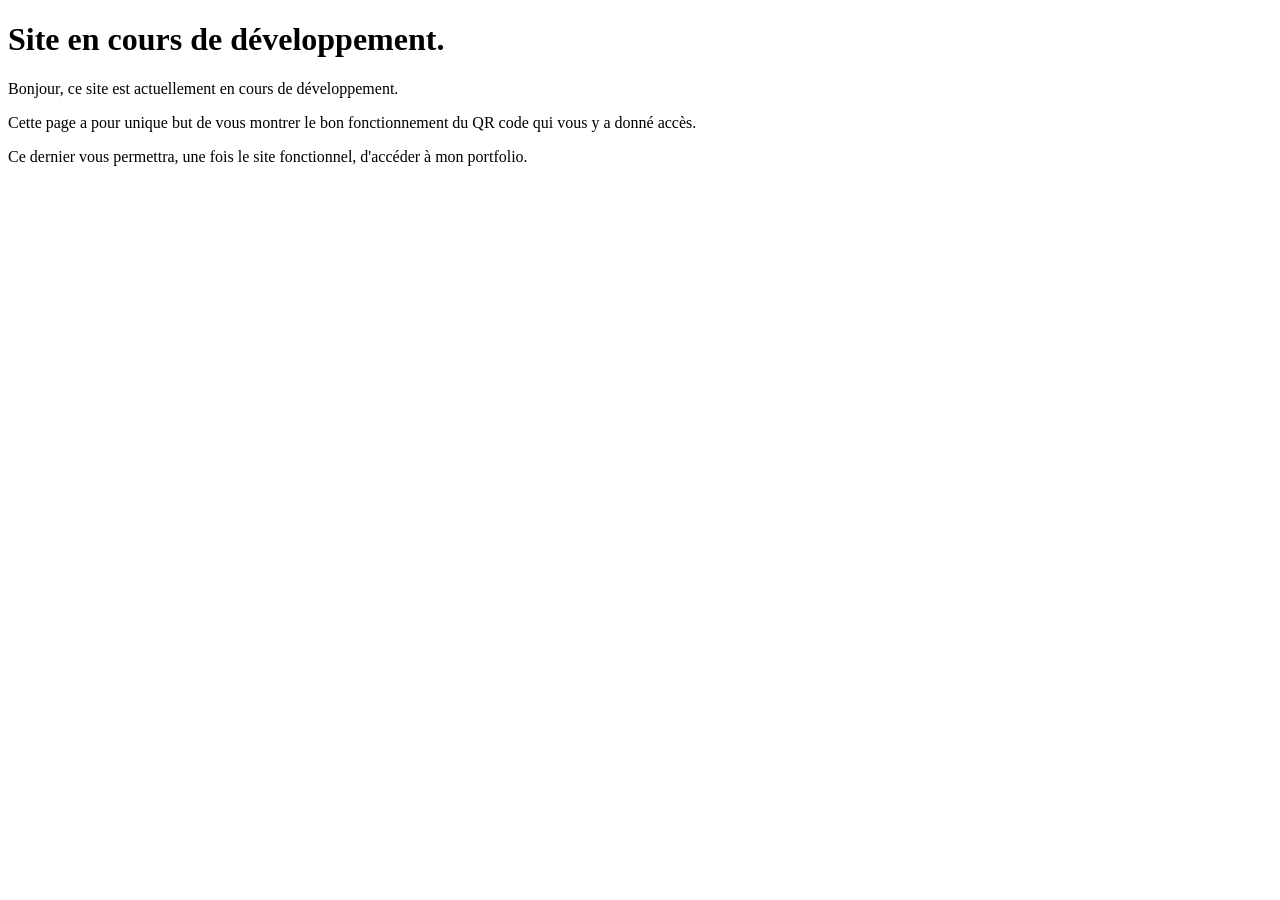
==== index.html @ 272e1f6d "ajout de l'index html" ====
<!DOCTYPE html>
<html lang="fr">
<head>
    <meta charset="UTF-8">
    <meta name="viewport" content="width=device-width, initial-scale=1.0">
    <title>Protfolio</title>
</head>
<body>
    <h1>Site en cours de développement.</h1>
    <p>Bonjour, ce site est actuellement en cours de développement.</p>
    <p>Cette page a pour unique but de vous montrer le bon fonctionnement du QR code qui vous y a donné accès.</p>
    <p>Ce dernier vous permettra, une fois le site fonctionnel, d'accéder à mon portfolio.</p>
</body>
</html>
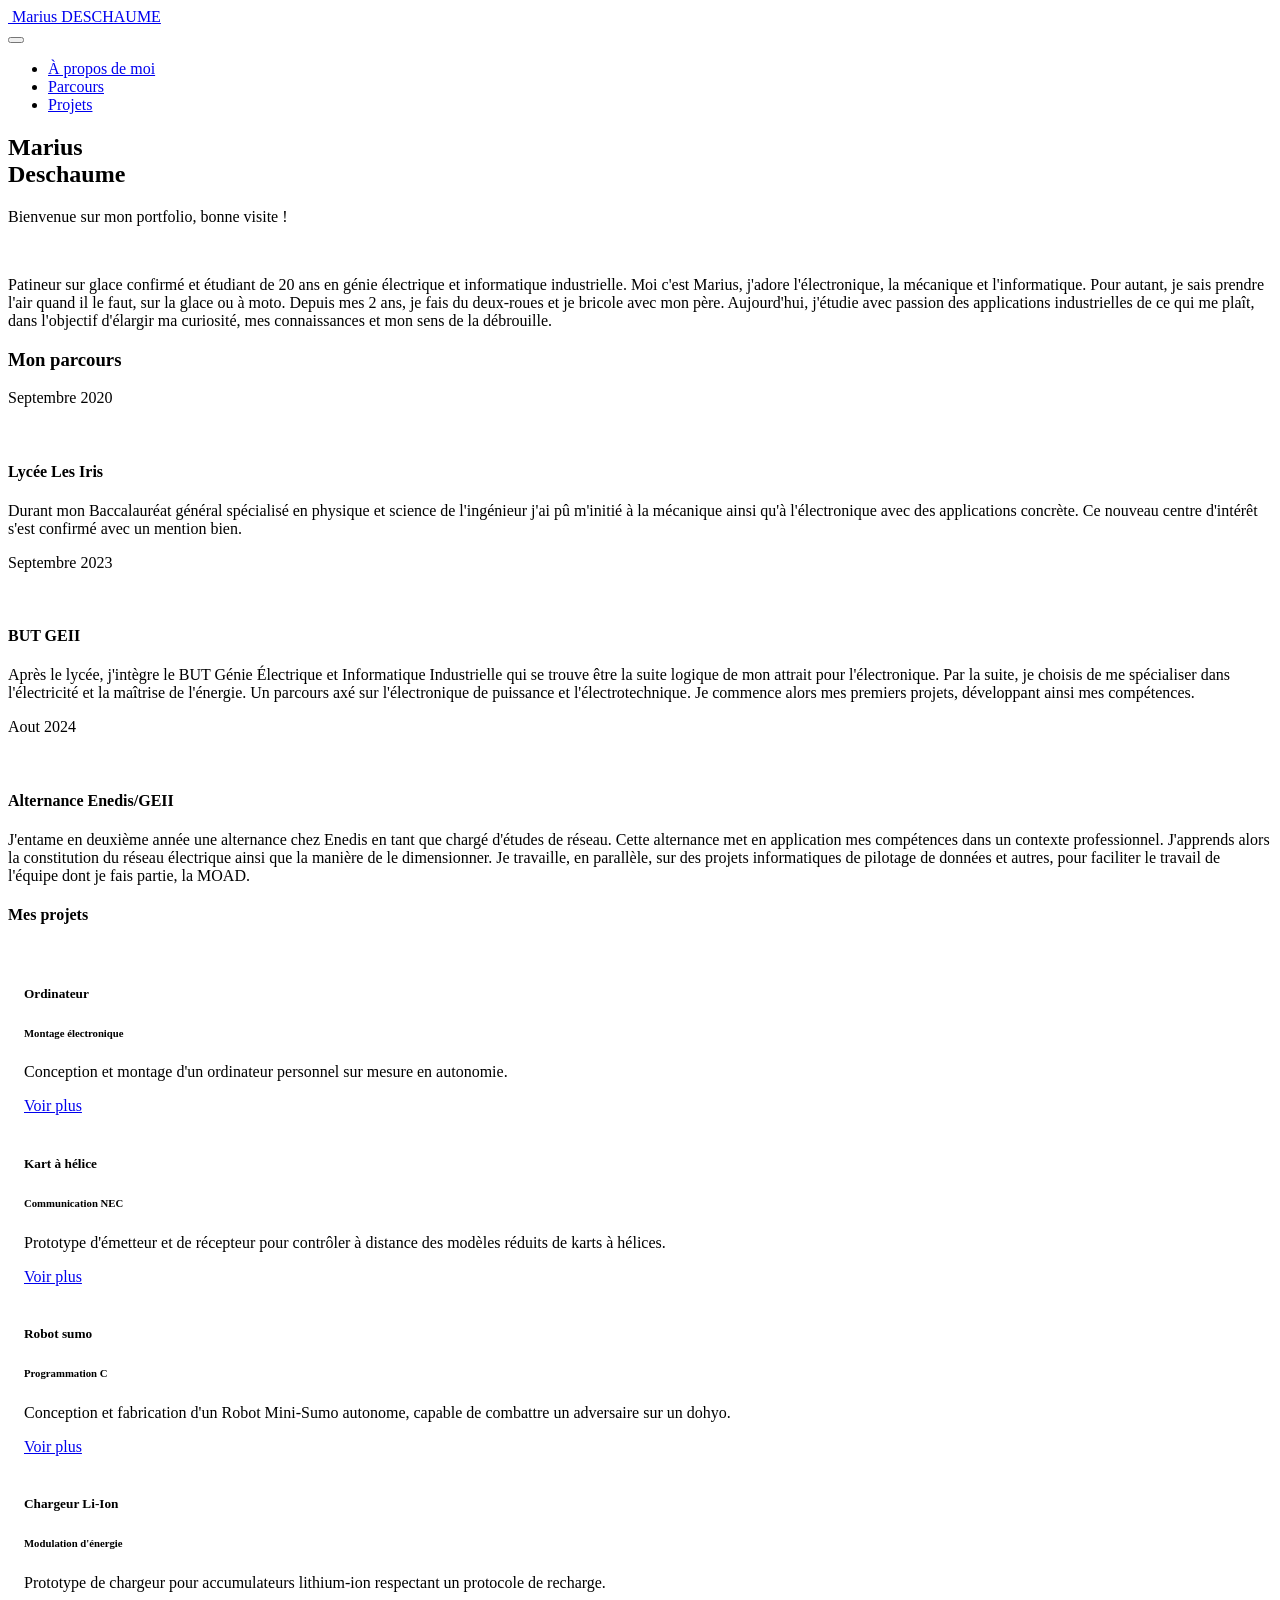
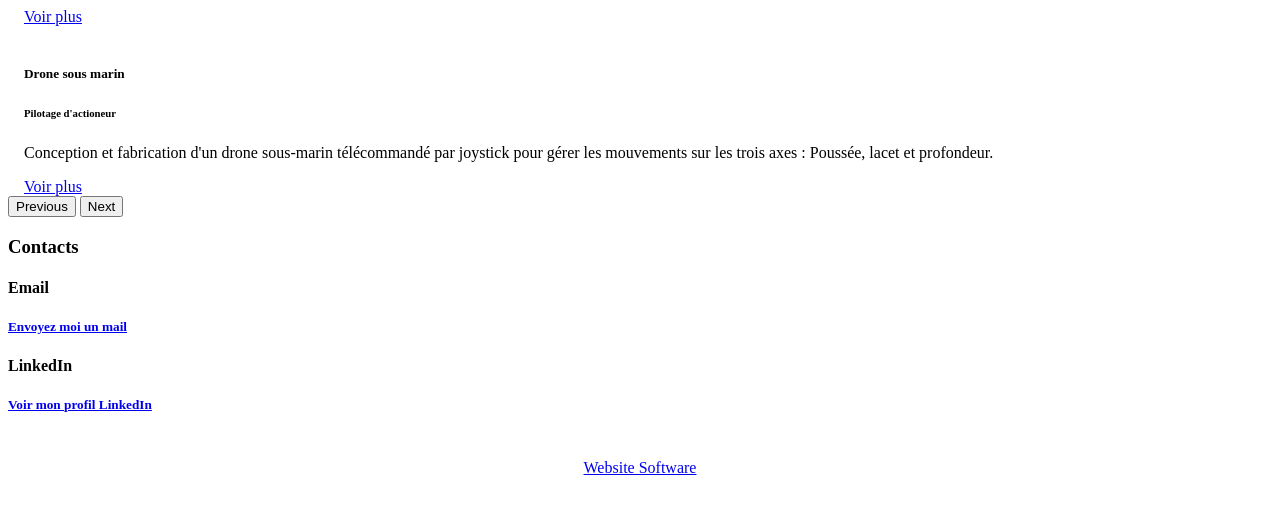
==== commit 035ec6ce: "Add files via upload" ====
--- a/index.html
+++ b/index.html
@@ -1,14 +1,352 @@
 <!DOCTYPE html>
-<html lang="fr">
+<html  >
 <head>
-    <meta charset="UTF-8">
-    <meta name="viewport" content="width=device-width, initial-scale=1.0">
-    <title>Protfolio</title>
+  <!-- Site made with Mobirise Website Builder v6.1.12, https://mobirise.com -->
+  <meta charset="UTF-8">
+  <meta http-equiv="X-UA-Compatible" content="IE=edge">
+  <meta name="generator" content="Mobirise v6.1.12, mobirise.com">
+  <meta name="viewport" content="width=device-width, initial-scale=1, minimum-scale=1">
+  <link rel="shortcut icon" href="assets/images/initial-96x59.png" type="image/x-icon">
+  <meta name="description" content="">
+  
+  
+  <title>Home</title>
+  <link rel="stylesheet" href="assets/web/assets/mobirise-icons2/mobirise2.css">
+  <link rel="stylesheet" href="assets/bootstrap/css/bootstrap.min.css">
+  <link rel="stylesheet" href="assets/parallax/jarallax.css">
+  <link rel="stylesheet" href="assets/dropdown/css/style.css">
+  <link rel="stylesheet" href="assets/socicon/css/styles.css">
+  <link rel="stylesheet" href="assets/theme/css/style.css">
+  <link rel="preload" href="https://fonts.googleapis.com/css?family=Jost:100,200,300,400,500,600,700,800,900,100i,200i,300i,400i,500i,600i,700i,800i,900i&display=swap" as="style" onload="this.onload=null;this.rel='stylesheet'">
+  <noscript><link rel="stylesheet" href="https://fonts.googleapis.com/css?family=Jost:100,200,300,400,500,600,700,800,900,100i,200i,300i,400i,500i,600i,700i,800i,900i&display=swap"></noscript>
+  <link rel="preload" as="style" href="assets/mobirise/css/mbr-additional.css?v=gCyK6D"><link rel="stylesheet" href="assets/mobirise/css/mbr-additional.css?v=gCyK6D" type="text/css">
+
+  
+  
+  
 </head>
 <body>
-    <h1>Site en cours de développement.</h1>
-    <p>Bonjour, ce site est actuellement en cours de développement.</p>
-    <p>Cette page a pour unique but de vous montrer le bon fonctionnement du QR code qui vous y a donné accès.</p>
-    <p>Ce dernier vous permettra, une fois le site fonctionnel, d'accéder à mon portfolio.</p>
+  
+  <section data-bs-version="5.1" class="menu menu3 cid-vi6H26HXy5" once="menu" id="menu3-5">
+    
+    <nav class="navbar navbar-dropdown navbar-fixed-top navbar-expand-lg">
+        <div class="container">
+            <div class="navbar-brand">
+                <span class="navbar-logo">
+                    <a href="index.html#top">
+                        <img src="assets/images/initial-96x59.png" alt="" style="height: 3rem;">
+                    </a>
+                </span>
+                <span class="navbar-caption-wrap"><a class="navbar-caption text-black text-primary display-7" href="index.html">Marius DESCHAUME</a></span>
+            </div>
+            <button class="navbar-toggler" type="button" data-toggle="collapse" data-bs-toggle="collapse" data-target="#navbarSupportedContent" data-bs-target="#navbarSupportedContent" aria-controls="navbarNavAltMarkup" aria-expanded="false" aria-label="Toggle navigation">
+                <div class="hamburger">
+                    <span></span>
+                    <span></span>
+                    <span></span>
+                    <span></span>
+                </div>
+            </button>
+            <div class="collapse navbar-collapse" id="navbarSupportedContent">
+                <ul class="navbar-nav nav-dropdown nav-right" data-app-modern-menu="true"><li class="nav-item"><a class="nav-link link text-black text-primary display-4" href="index.html#testimonials1-6">À propos de moi</a></li>
+                    <li class="nav-item"><a class="nav-link link text-black text-primary display-4" href="index.html#timeline3-19">Parcours</a></li>
+                    <li class="nav-item"><a class="nav-link link text-black text-primary display-4" href="index.html#slider5-d">Projets</a>
+                    </li></ul>
+                <div class="icons-menu">
+                    <a class="iconfont-wrapper" href="mailto:ma.deschaume@gmail.com">
+                        <span class="p-2 mbr-iconfont socicon-mail socicon"></span>
+                    </a>
+                    <a class="iconfont-wrapper" href="http://linkedin.com/in/marius-deschaume-1131a6300" target="_blank">
+                        <span class="p-2 mbr-iconfont socicon-linkedin socicon"></span>
+                    </a>
+                    <a class="iconfont-wrapper" href="https://mobiri.se" target="_blank">
+                        <span class="p-2 mbr-iconfont socicon-instagram socicon"></span>
+                    </a>
+                    
+                </div>
+                
+            </div>
+        </div>
+    </nav>
+</section>
+
+<section data-bs-version="5.1" class="header3 cid-vhybw5fYZl mbr-fullscreen mbr-parallax-background" id="header3-1">
+
+    
+
+    
+    <div class="mbr-overlay" style="opacity: 0.2; background-color: rgb(255, 255, 255);"></div>
+
+    <div class="align-center container">
+        <div class="row justify-content-end">
+            <div class="col-12 col-lg-6">
+                <h1 class="mbr-section-title mbr-fonts-style mb-3 display-1"><strong>Marius</strong><br><strong>Deschaume</strong></h1>
+                
+                <p class="mbr-text mbr-fonts-style display-7">Bienvenue sur mon portfolio, bonne visite !</p>
+                
+            </div>
+        </div>
+    </div>
+</section>
+
+<section data-bs-version="5.1" class="testimonials1 cid-vj7r4HWEqW" id="testimonials1-6">
+    
+
+    
+    
+    <div class="container">
+        
+        <div class="row align-items-center">
+            <div class="col-12 col-md-6">
+                <div class="image-wrapper">
+                    <img src="assets/images/photocv-1256x1239.jpg" alt="">
+                </div>
+            </div>
+            <div class="col-12 col-md">
+                <div class="text-wrapper">
+                    <p class="mbr-text mbr-fonts-style mb-4 display-7">Patineur sur glace confirmé et étudiant de 20 ans en génie électrique et informatique industrielle. Moi c'est Marius, j'adore l'électronique, la mécanique et l'informatique. Pour autant, je sais prendre l'air quand il le faut, sur la glace ou à moto. Depuis mes 2 ans, je fais du deux-roues et je bricole avec mon père. Aujourd'hui, j'étudie avec passion des applications industrielles de ce qui me plaît, dans l'objectif d'élargir ma curiosité, mes connaissances et mon sens de la débrouille.</p>
+                    
+                    
+                </div>
+            </div>
+        </div>
+    </div>
+</section>
+
+<section data-bs-version="5.1" class="timeline3 cid-vjO9qMaiO0" id="timeline3-19">
+    
+
+    
+    
+    <div class="container">
+        <div class="mbr-section-head">
+            <h3 class="mbr-section-title mbr-fonts-style align-center mb-0 display-2"><strong>Mon parcours</strong></h3>
+            
+        </div>
+        <div class="timelines-container mt-4">
+            <div class="row timeline-element first-separline mb-5">
+                <div class="timeline-date col-12">
+                    <div class="timeline-date-wrapper">
+                        <p class="mbr-timeline-date display-7">Septembre 2020</p>
+                    </div>
+                </div>
+                <span class="iconBackground"></span>
+                <div class="col-12 col-md-6">
+                    <div class="image-wrapper">
+                        <img src="assets/images/lesiris-1024x682.jpg" alt="" title="">
+                    </div>
+                </div>
+                <div class="col-12 col-md-6">
+                    <div class="timeline-text-wrapper">
+                        <h4 class="mbr-timeline-title mbr-fonts-style mb-0 display-5">
+                            <strong>Lycée Les Iris</strong></h4>
+                        <p class="mbr-text mbr-fonts-style mt-3 mb-0 display-7">
+                            Durant mon Baccalauréat général spécialisé en physique et science de l'ingénieur j'ai pû m'initié à la mécanique ainsi qu'à l'électronique avec des applications concrète. Ce nouveau centre d'intérêt s'est confirmé avec un mention bien.</p>
+                    </div>
+                </div>
+            </div>
+            <div class="row timeline-element first-separline mb-5">
+                <div class="timeline-date col-12">
+                    <div class="timeline-date-wrapper">
+                        <p class="mbr-timeline-date display-7">
+                            Septembre 2023</p>
+                    </div>
+                </div>
+                <span class="iconBackground"></span>
+                <div class="col-12 col-md-6">
+                    <div class="image-wrapper">
+                        <img src="assets/images/facade-geii-1128x635.png" alt="" title="">
+                    </div>
+                </div>
+                <div class="col-12 col-md-6">
+                    <div class="timeline-text-wrapper">
+                        <h4 class="mbr-timeline-title mbr-fonts-style mb-0 display-5">
+                            <strong>BUT GEII</strong></h4>
+                        <p class="mbr-text mbr-fonts-style mt-3 mb-0 display-7">
+                            Après le lycée, j'intègre le BUT Génie Électrique et Informatique Industrielle qui se trouve être la suite logique de mon attrait pour l'électronique. Par la suite, je choisis de me spécialiser dans l'électricité et la maîtrise de l'énergie. Un parcours axé sur l'électronique de puissance et l'électrotechnique. Je commence alors mes premiers projets, développant ainsi mes compétences.</p>
+                    </div>
+                </div>
+            </div>
+            <div class="row timeline-element first-separline mb-5">
+                <div class="timeline-date col-12">
+                    <div class="timeline-date-wrapper">
+                        <p class="mbr-timeline-date display-7">
+                            Aout 2024</p>
+                    </div>
+                </div>
+                <span class="iconBackground"></span>
+                <div class="col-12 col-md-6">
+                    <div class="image-wrapper">
+                        <img src="assets/images/enedis-747x500.png" alt="" title="">
+                    </div>
+                </div>
+                <div class="col-12 col-md-6">
+                    <div class="timeline-text-wrapper">
+                        <h4 class="mbr-timeline-title mbr-fonts-style mb-0 display-5">
+                            <strong>Alternance Enedis/GEII</strong></h4>
+                        <p class="mbr-text mbr-fonts-style mt-3 mb-0 display-7">
+                            J'entame en deuxième année une alternance chez Enedis en tant que chargé d'études de réseau. Cette alternance met en application mes compétences dans un contexte professionnel. J'apprends alors la constitution du réseau électrique ainsi que la manière de le dimensionner. Je travaille, en parallèle, sur des projets informatiques de pilotage de données et autres, pour faciliter le travail de l'équipe dont je fais partie, la MOAD.</p>
+                    </div>
+                </div>
+            </div>
+            
+            
+            
+            
+            
+            
+            
+            
+            
+        </div>
+    </div>
+</section>
+
+<section data-bs-version="5.1" class="slider5 mbr-embla cid-vj7sCxgUw7" id="slider5-d">
+    
+    <div class="mbr-overlay"></div>
+    <div class="position-relative">
+        <div class="mbr-section-head">
+            <h4 class="mbr-section-title mbr-fonts-style align-center mb-0 display-2"><strong>Mes projets</strong></h4>
+            
+        </div>
+        <div class="embla mt-4" data-skip-snaps="true" data-align="center" data-contain-scroll="trimSnaps" data-loop="true" data-auto-play-interval="5" data-draggable="true">
+            <div class="embla__viewport container-fluid">
+                <div class="embla__container">
+                    <div class="embla__slide slider-image item active" style="margin-left: 1rem; margin-right: 1rem;">
+                        <div class="slide-content">
+                            <div class="item-img">
+                                <div class="item-wrapper">
+                                    <img src="assets/images/pc20carrc3a9-1900x1900.jpg" alt="" title="" data-slide-to="0" data-bs-slide-to="0">
+                                </div>
+                            </div>
+                            <div class="item-content">
+                                <h5 class="item-title mbr-fonts-style display-5"><strong>Ordinateur</strong></h5>
+                                <h6 class="item-subtitle mbr-fonts-style mt-1 display-7">Montage électronique</h6>
+                                <p class="mbr-text mbr-fonts-style mt-3 display-7">Conception et montage d'un ordinateur personnel sur mesure en autonomie.<br></p>
+                            </div>
+                            <div class="mbr-section-btn item-footer mt-2"><a href="page6.html" class="btn item-btn btn-black display-7">Voir plus</a></div>
+                        </div>
+                    </div><div class="embla__slide slider-image item" style="margin-left: 1rem; margin-right: 1rem;">
+                        <div class="slide-content">
+                            <div class="item-img">
+                                <div class="item-wrapper">
+                                    <img src="assets/images/roue2-600x600.jpg" alt="" title="" data-slide-to="1" data-bs-slide-to="1">
+                                </div>
+                            </div>
+                            <div class="item-content">
+                                <h5 class="item-title mbr-fonts-style display-5"><strong>Kart à hélice</strong></h5>
+                                <h6 class="item-subtitle mbr-fonts-style mt-1 display-7">Communication NEC</h6>
+                                <p class="mbr-text mbr-fonts-style mt-3 display-7">Prototype d'émetteur et de récepteur pour contrôler à distance des modèles réduits de karts à hélices.</p>
+                            </div>
+                            <div class="mbr-section-btn item-footer mt-2"><a class="btn item-btn btn-black display-7" href="page3.html">Voir plus</a></div>
+                        </div>
+                    </div>
+                    <div class="embla__slide slider-image item" style="margin-left: 1rem; margin-right: 1rem;">
+                        <div class="slide-content">
+                            <div class="item-img">
+                                <div class="item-wrapper">
+                                    <img src="assets/images/photo20rms-600x800.jpg" alt="" title="" data-slide-to="2" data-bs-slide-to="2">
+                                </div>
+                            </div>
+                            <div class="item-content">
+                                <h5 class="item-title mbr-fonts-style display-5"><strong>Robot sumo</strong></h5>
+                                <h6 class="item-subtitle mbr-fonts-style mt-1 display-7">
+                                    Programmation C</h6>
+                                <p class="mbr-text mbr-fonts-style mt-3 display-7">Conception et fabrication d'un Robot Mini-Sumo autonome, capable de combattre un adversaire sur un dohyo.</p>
+                            </div>
+                            <div class="mbr-section-btn item-footer mt-2"><a href="page2.html" class="btn item-btn btn-black display-7">Voir plus</a></div>
+                        </div>
+                    </div><div class="embla__slide slider-image item" style="margin-left: 1rem; margin-right: 1rem;">
+                        <div class="slide-content">
+                            <div class="item-img">
+                                <div class="item-wrapper">
+                                    <img src="assets/images/carrc3a920scc-600x601.jpg" alt="" title="" data-slide-to="3" data-bs-slide-to="3">
+                                </div>
+                            </div>
+                            <div class="item-content">
+                                <h5 class="item-title mbr-fonts-style display-5"><strong>Chargeur Li-Ion</strong></h5>
+                                <h6 class="item-subtitle mbr-fonts-style mt-1 display-7">Modulation d'énergie</h6>
+                                <p class="mbr-text mbr-fonts-style mt-3 display-7">Prototype de chargeur pour accumulateurs lithium-ion respectant un protocole de recharge.<br></p>
+                            </div>
+                            <div class="mbr-section-btn item-footer mt-2"><a href="page4.html" class="btn item-btn btn-black display-7">Voir plus</a></div>
+                        </div>
+                    </div><div class="embla__slide slider-image item" style="margin-left: 1rem; margin-right: 1rem;">
+                        <div class="slide-content">
+                            <div class="item-img">
+                                <div class="item-wrapper">
+                                    <img src="assets/images/dms-16.9-600x800.jpg" alt="" title="" data-slide-to="4" data-bs-slide-to="4">
+                                </div>
+                            </div>
+                            <div class="item-content">
+                                <h5 class="item-title mbr-fonts-style display-5"><strong>Drone sous marin</strong></h5>
+                                <h6 class="item-subtitle mbr-fonts-style mt-1 display-7">Pilotage d'actioneur</h6>
+                                <p class="mbr-text mbr-fonts-style mt-3 display-7">Conception et fabrication d'un drone sous-marin télécommandé par joystick pour gérer les mouvements sur les trois axes : Poussée, lacet et profondeur.<br></p>
+                            </div>
+                            <div class="mbr-section-btn item-footer mt-2"><a href="page5.html" class="btn item-btn btn-black display-7">Voir plus</a></div>
+                        </div>
+                    </div>
+                    
+                    
+                </div>
+            </div>
+            <button class="embla__button embla__button--prev">
+                <span class="mobi-mbri mobi-mbri-arrow-prev mbr-iconfont" aria-hidden="true"></span>
+                <span class="sr-only visually-hidden visually-hidden">Previous</span>
+            </button>
+            <button class="embla__button embla__button--next">
+                <span class="mobi-mbri mobi-mbri-arrow-next mbr-iconfont" aria-hidden="true"></span>
+                <span class="sr-only visually-hidden visually-hidden">Next</span>
+            </button>
+        </div>
+    </div>
+</section>
+
+<section data-bs-version="5.1" class="contacts1 cid-vj7rKWfYQI" id="contacts1-b">
+
+    
+
+    
+    
+    <div class="container">
+        <div class="mbr-section-head">
+            <h3 class="mbr-section-title mbr-fonts-style align-center mb-0 display-2">
+                <strong>Contacts</strong>
+            </h3>
+            
+        </div>
+        <div class="row justify-content-center mt-4">
+            <div class="card col-12 col-lg-6">
+                <div class="card-wrapper">
+                    <div class="card-box align-center">
+                        <div class="image-wrapper">
+                            <a href="mailto:ma.deschaume@gmail.com"><span class="mbr-iconfont mobi-mbri-letter mobi-mbri"></span></a>
+                        </div>
+                        <h4 class="card-title mbr-fonts-style mb-2 display-2">
+                            <strong>Email</strong>
+                        </h4>
+                        
+                        <h5 class="link mbr-fonts-style display-7"><a href="mailto:ma.deschaume@gmail.com" class="text-primary">Envoyez moi un mail</a></h5>
+                    </div>
+                </div>
+            </div>
+            <div class="card col-12 col-lg-6">
+                <div class="card-wrapper">
+                    <div class="card-box align-center">
+                        <div class="image-wrapper">
+                            <a href="http://linkedin.com/in/marius-deschaume-1131a6300" target="_blank"><span class="mbr-iconfont socicon-linkedin socicon"></span></a>
+                        </div>
+                        <h4 class="card-title mbr-fonts-style align-center mb-2 display-2">
+                            <strong>LinkedIn</strong></h4>
+                        
+                        <h5 class="link mbr-black mbr-fonts-style display-7"><a href="http://linkedin.com/in/marius-deschaume-1131a6300" class="text-primary" target="_blank">Voir mon profil LinkedIn</a><br></h5>
+                    </div>
+                </div>
+            </div>
+        </div>
+    </div>
+</section><section class="display-7" style="padding: 0;align-items: center;justify-content: center;flex-wrap: wrap;    align-content: center;display: flex;position: relative;height: 4rem;"><a href="https://mobiri.se/" style="flex: 1 1;height: 4rem;position: absolute;width: 100%;z-index: 1;"><img alt="" style="height: 4rem;" src="[data-uri]"></a><p style="margin: 0;text-align: center;" class="display-7">&#8204;</p><a style="z-index:1" href="https://mobirise.com"> Website Software</a></section><script src="assets/bootstrap/js/bootstrap.bundle.min.js"></script>  <script src="assets/parallax/jarallax.js"></script>  <script src="assets/smoothscroll/smooth-scroll.js"></script>  <script src="assets/ytplayer/index.js"></script>  <script src="assets/dropdown/js/navbar-dropdown.js"></script>  <script src="assets/embla/embla.min.js"></script>  <script src="assets/embla/script.js"></script>  <script src="assets/theme/js/script.js"></script>  
+  
+  
 </body>
 </html>
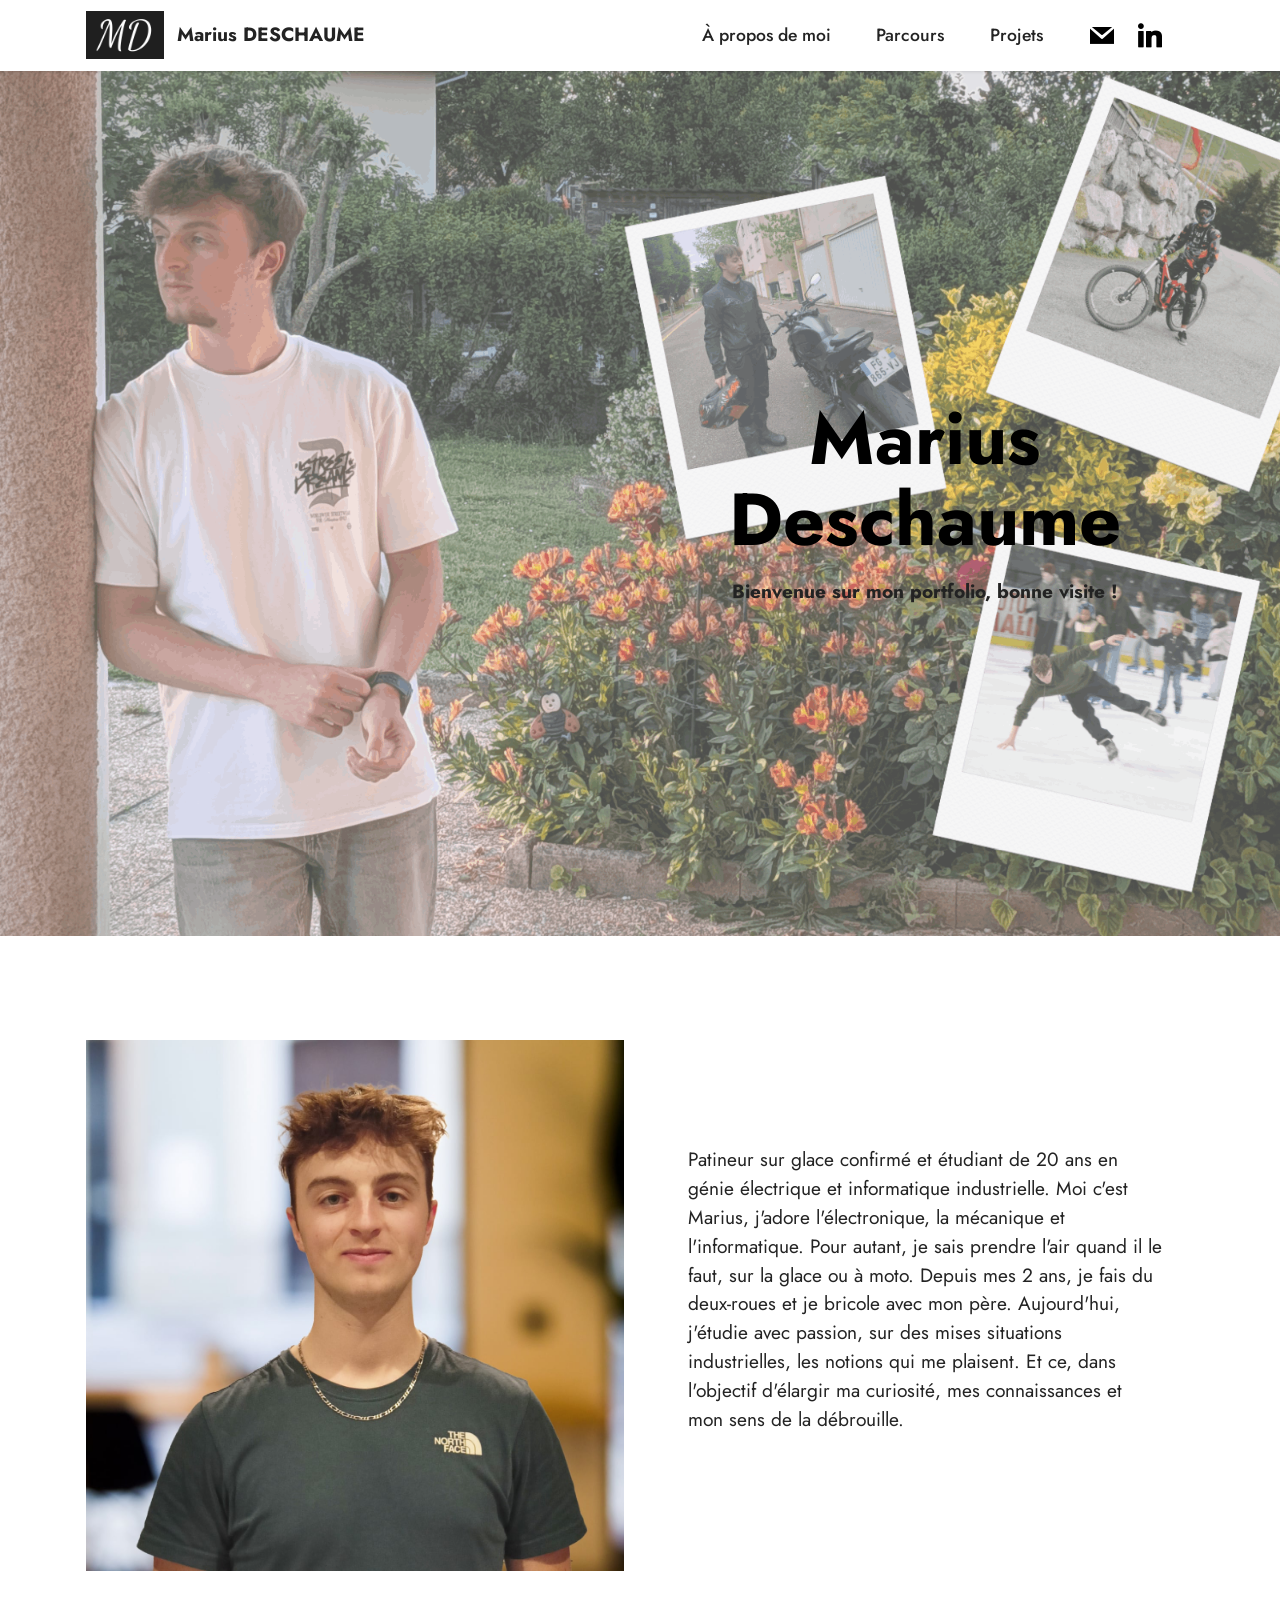
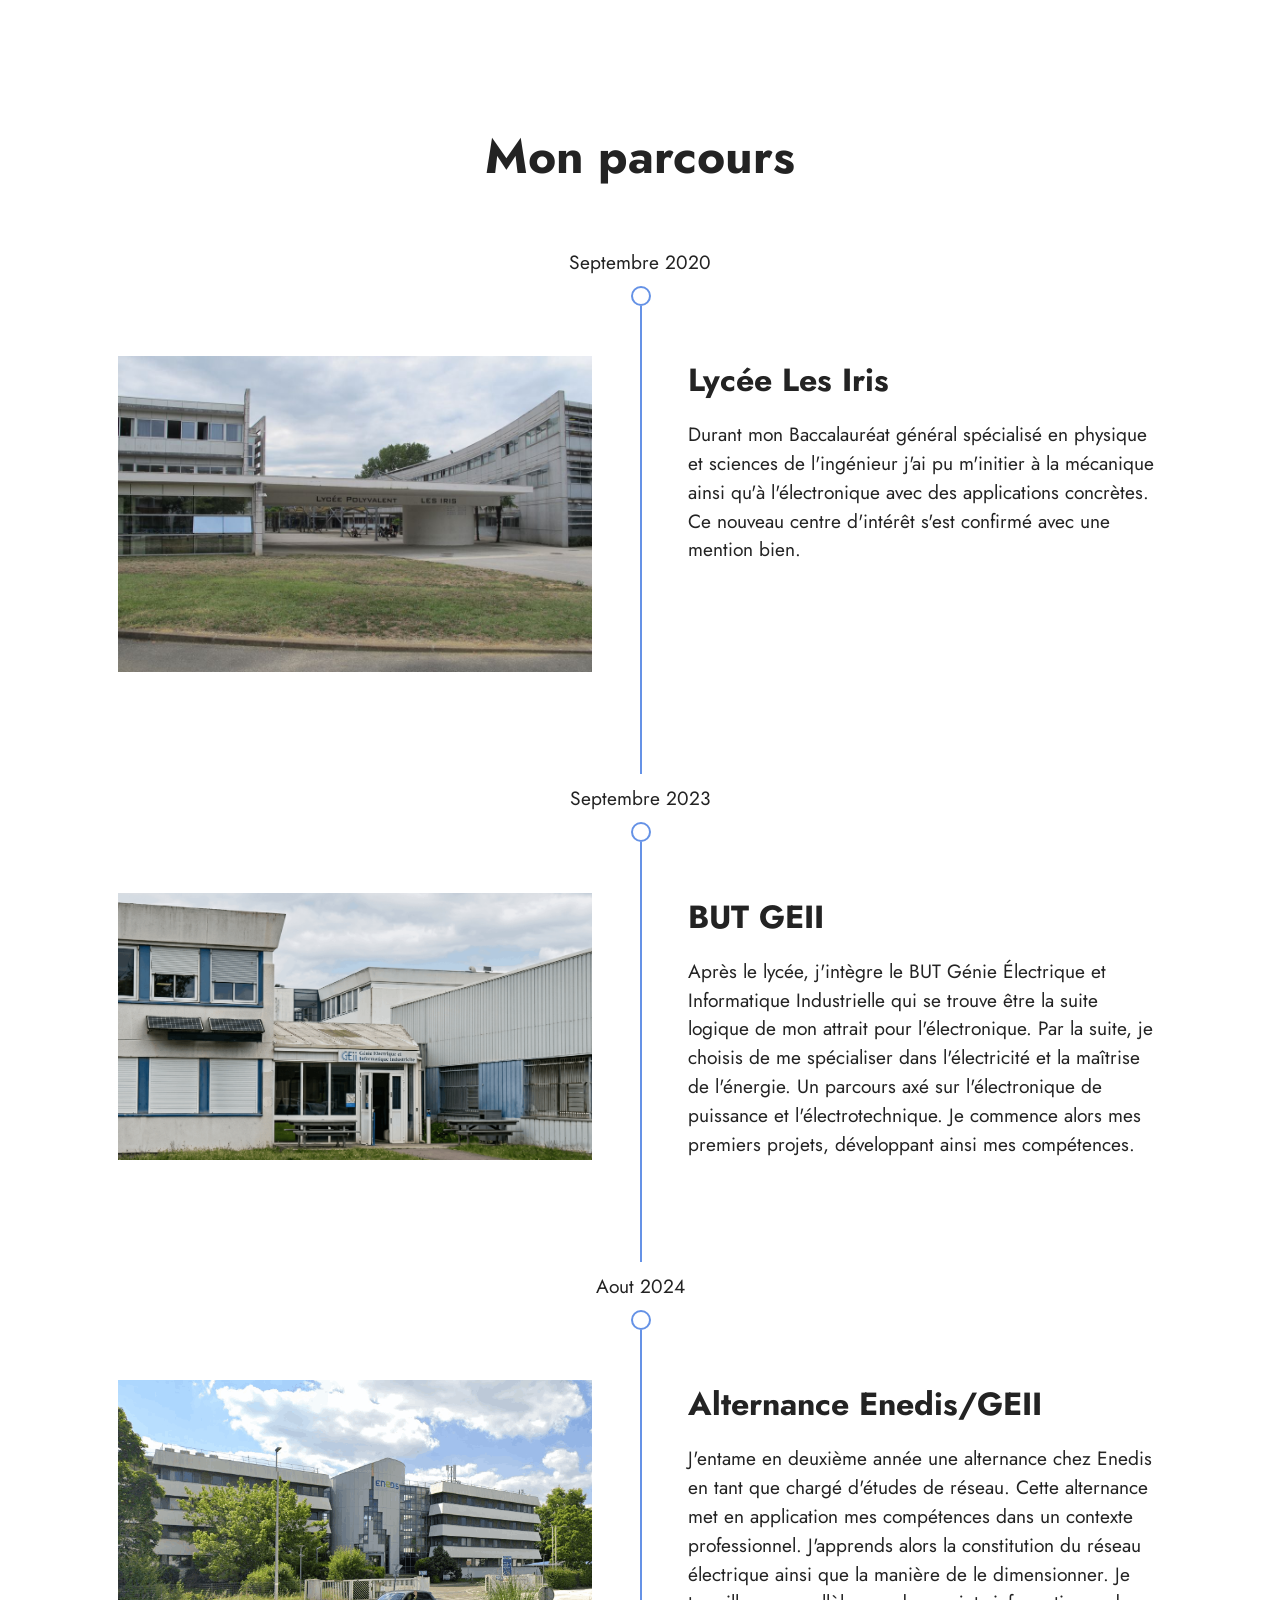
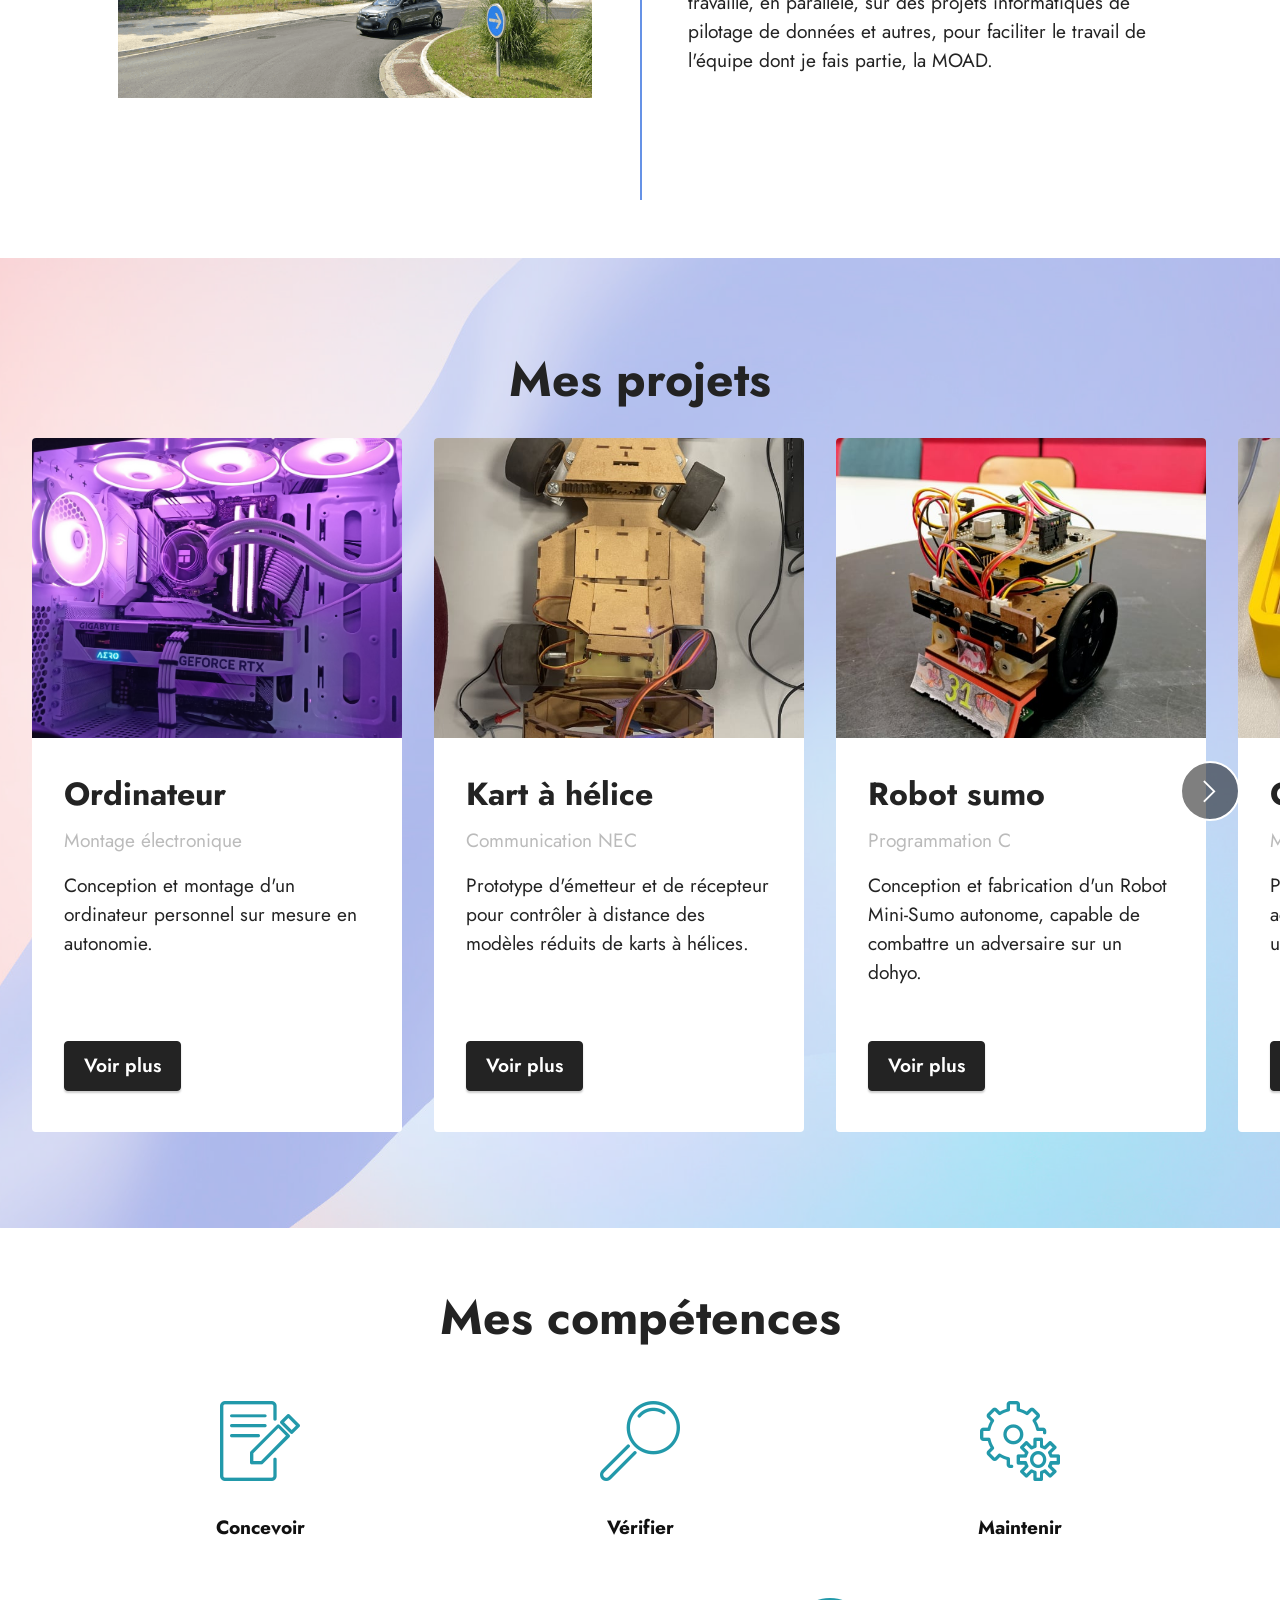
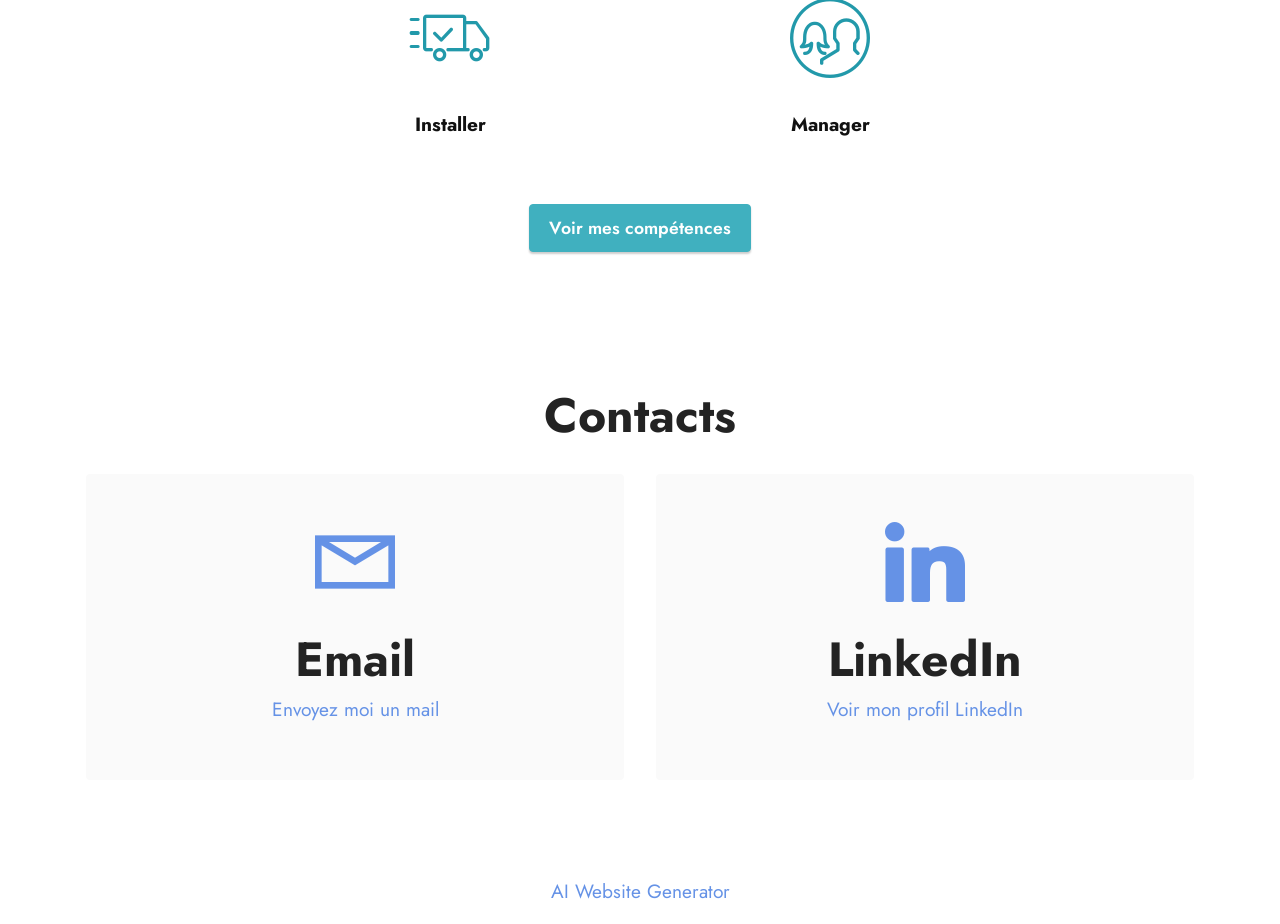
==== commit f20d3523: "portfolio" ====
--- a/index.html
+++ b/index.html
@@ -10,8 +10,9 @@
   <meta name="description" content="">
   
   
-  <title>Home</title>
+  <title>Accueil</title>
   <link rel="stylesheet" href="assets/web/assets/mobirise-icons2/mobirise2.css">
+  <link rel="stylesheet" href="assets/web/assets/mobirise-icons/mobirise-icons.css">
   <link rel="stylesheet" href="assets/bootstrap/css/bootstrap.min.css">
   <link rel="stylesheet" href="assets/parallax/jarallax.css">
   <link rel="stylesheet" href="assets/dropdown/css/style.css">
@@ -19,7 +20,7 @@
   <link rel="stylesheet" href="assets/theme/css/style.css">
   <link rel="preload" href="https://fonts.googleapis.com/css?family=Jost:100,200,300,400,500,600,700,800,900,100i,200i,300i,400i,500i,600i,700i,800i,900i&display=swap" as="style" onload="this.onload=null;this.rel='stylesheet'">
   <noscript><link rel="stylesheet" href="https://fonts.googleapis.com/css?family=Jost:100,200,300,400,500,600,700,800,900,100i,200i,300i,400i,500i,600i,700i,800i,900i&display=swap"></noscript>
-  <link rel="preload" as="style" href="assets/mobirise/css/mbr-additional.css?v=gCyK6D"><link rel="stylesheet" href="assets/mobirise/css/mbr-additional.css?v=gCyK6D" type="text/css">
+  <link rel="preload" as="style" href="assets/mobirise/css/mbr-additional.css?v=DJAjtA"><link rel="stylesheet" href="assets/mobirise/css/mbr-additional.css?v=DJAjtA" type="text/css">
 
   
   
@@ -59,9 +60,7 @@
                     <a class="iconfont-wrapper" href="http://linkedin.com/in/marius-deschaume-1131a6300" target="_blank">
                         <span class="p-2 mbr-iconfont socicon-linkedin socicon"></span>
                     </a>
-                    <a class="iconfont-wrapper" href="https://mobiri.se" target="_blank">
-                        <span class="p-2 mbr-iconfont socicon-instagram socicon"></span>
-                    </a>
+                    
                     
                 </div>
                 
@@ -75,14 +74,14 @@
     
 
     
-    <div class="mbr-overlay" style="opacity: 0.2; background-color: rgb(255, 255, 255);"></div>
+    <div class="mbr-overlay" style="opacity: 0.3; background-color: rgb(255, 255, 255);"></div>
 
     <div class="align-center container">
         <div class="row justify-content-end">
             <div class="col-12 col-lg-6">
                 <h1 class="mbr-section-title mbr-fonts-style mb-3 display-1"><strong>Marius</strong><br><strong>Deschaume</strong></h1>
                 
-                <p class="mbr-text mbr-fonts-style display-7">Bienvenue sur mon portfolio, bonne visite !</p>
+                <p class="mbr-text mbr-fonts-style display-7"><strong>Bienvenue sur mon portfolio, bonne visite !</strong></p>
                 
             </div>
         </div>
@@ -104,7 +103,7 @@
             </div>
             <div class="col-12 col-md">
                 <div class="text-wrapper">
-                    <p class="mbr-text mbr-fonts-style mb-4 display-7">Patineur sur glace confirmé et étudiant de 20 ans en génie électrique et informatique industrielle. Moi c'est Marius, j'adore l'électronique, la mécanique et l'informatique. Pour autant, je sais prendre l'air quand il le faut, sur la glace ou à moto. Depuis mes 2 ans, je fais du deux-roues et je bricole avec mon père. Aujourd'hui, j'étudie avec passion des applications industrielles de ce qui me plaît, dans l'objectif d'élargir ma curiosité, mes connaissances et mon sens de la débrouille.</p>
+                    <p class="mbr-text mbr-fonts-style mb-4 display-7">Patineur sur glace confirmé et étudiant de 20 ans en génie électrique et informatique industrielle. Moi c'est Marius, j'adore l'électronique, la mécanique et l'informatique. Pour autant, je sais prendre l'air quand il le faut, sur la glace ou à moto. Depuis mes 2 ans, je fais du deux-roues et je bricole avec mon père. Aujourd'hui, j'étudie avec passion, sur des mises situations industrielles, les notions qui me plaisent. Et ce, dans l'objectif d'élargir ma curiosité, mes connaissances et mon sens de la débrouille.</p>
                     
                     
                 </div>
@@ -141,7 +140,7 @@
                         <h4 class="mbr-timeline-title mbr-fonts-style mb-0 display-5">
                             <strong>Lycée Les Iris</strong></h4>
                         <p class="mbr-text mbr-fonts-style mt-3 mb-0 display-7">
-                            Durant mon Baccalauréat général spécialisé en physique et science de l'ingénieur j'ai pû m'initié à la mécanique ainsi qu'à l'électronique avec des applications concrète. Ce nouveau centre d'intérêt s'est confirmé avec un mention bien.</p>
+                            Durant mon Baccalauréat général spécialisé en physique et sciences de l'ingénieur j'ai pu m'initier à la mécanique ainsi qu'à l'électronique avec des applications concrètes. Ce nouveau centre d'intérêt s'est confirmé avec une mention bien.</p>
                     </div>
                 </div>
             </div>
@@ -210,7 +209,7 @@
             <h4 class="mbr-section-title mbr-fonts-style align-center mb-0 display-2"><strong>Mes projets</strong></h4>
             
         </div>
-        <div class="embla mt-4" data-skip-snaps="true" data-align="center" data-contain-scroll="trimSnaps" data-loop="true" data-auto-play-interval="5" data-draggable="true">
+        <div class="embla mt-4" data-skip-snaps="true" data-align="center" data-contain-scroll="trimSnaps" data-auto-play-interval="5" data-draggable="true">
             <div class="embla__viewport container-fluid">
                 <div class="embla__container">
                     <div class="embla__slide slider-image item active" style="margin-left: 1rem; margin-right: 1rem;">
@@ -225,7 +224,7 @@
                                 <h6 class="item-subtitle mbr-fonts-style mt-1 display-7">Montage électronique</h6>
                                 <p class="mbr-text mbr-fonts-style mt-3 display-7">Conception et montage d'un ordinateur personnel sur mesure en autonomie.<br></p>
                             </div>
-                            <div class="mbr-section-btn item-footer mt-2"><a href="page6.html" class="btn item-btn btn-black display-7">Voir plus</a></div>
+                            <div class="mbr-section-btn item-footer mt-2"><a href="PC.html" class="btn item-btn btn-black display-7">Voir plus</a></div>
                         </div>
                     </div><div class="embla__slide slider-image item" style="margin-left: 1rem; margin-right: 1rem;">
                         <div class="slide-content">
@@ -239,7 +238,7 @@
                                 <h6 class="item-subtitle mbr-fonts-style mt-1 display-7">Communication NEC</h6>
                                 <p class="mbr-text mbr-fonts-style mt-3 display-7">Prototype d'émetteur et de récepteur pour contrôler à distance des modèles réduits de karts à hélices.</p>
                             </div>
-                            <div class="mbr-section-btn item-footer mt-2"><a class="btn item-btn btn-black display-7" href="page3.html">Voir plus</a></div>
+                            <div class="mbr-section-btn item-footer mt-2"><a class="btn item-btn btn-black display-7" href="KAH.html">Voir plus</a></div>
                         </div>
                     </div>
                     <div class="embla__slide slider-image item" style="margin-left: 1rem; margin-right: 1rem;">
@@ -255,7 +254,7 @@
                                     Programmation C</h6>
                                 <p class="mbr-text mbr-fonts-style mt-3 display-7">Conception et fabrication d'un Robot Mini-Sumo autonome, capable de combattre un adversaire sur un dohyo.</p>
                             </div>
-                            <div class="mbr-section-btn item-footer mt-2"><a href="page2.html" class="btn item-btn btn-black display-7">Voir plus</a></div>
+                            <div class="mbr-section-btn item-footer mt-2"><a href="RMS.html" class="btn item-btn btn-black display-7">Voir plus</a></div>
                         </div>
                     </div><div class="embla__slide slider-image item" style="margin-left: 1rem; margin-right: 1rem;">
                         <div class="slide-content">
@@ -269,7 +268,7 @@
                                 <h6 class="item-subtitle mbr-fonts-style mt-1 display-7">Modulation d'énergie</h6>
                                 <p class="mbr-text mbr-fonts-style mt-3 display-7">Prototype de chargeur pour accumulateurs lithium-ion respectant un protocole de recharge.<br></p>
                             </div>
-                            <div class="mbr-section-btn item-footer mt-2"><a href="page4.html" class="btn item-btn btn-black display-7">Voir plus</a></div>
+                            <div class="mbr-section-btn item-footer mt-2"><a href="SCC.html" class="btn item-btn btn-black display-7">Voir plus</a></div>
                         </div>
                     </div><div class="embla__slide slider-image item" style="margin-left: 1rem; margin-right: 1rem;">
                         <div class="slide-content">
@@ -283,7 +282,7 @@
                                 <h6 class="item-subtitle mbr-fonts-style mt-1 display-7">Pilotage d'actioneur</h6>
                                 <p class="mbr-text mbr-fonts-style mt-3 display-7">Conception et fabrication d'un drone sous-marin télécommandé par joystick pour gérer les mouvements sur les trois axes : Poussée, lacet et profondeur.<br></p>
                             </div>
-                            <div class="mbr-section-btn item-footer mt-2"><a href="page5.html" class="btn item-btn btn-black display-7">Voir plus</a></div>
+                            <div class="mbr-section-btn item-footer mt-2"><a href="DSM.html" class="btn item-btn btn-black display-7">Voir plus</a></div>
                         </div>
                     </div>
                     
@@ -302,6 +301,79 @@
     </div>
 </section>
 
+<section data-bs-version="5.1" class="features14 cid-vkWO8uimVv" id="features14-2p">
+    
+
+    
+    
+    <div class="container">
+        <div class="row mb-5">
+            <div class="col-12">
+                <h3 class="mbr-section-title align-center mbr-fonts-style display-2"><strong>Mes compétences</strong></h3>
+            </div>
+        </div>
+        <div class="row">
+            
+            
+            <div class="item features-without-image mb-5 col-12 col-md-4 active">
+                <div class="item-wrapper">
+                    <div class="card-box align-center">
+                        <a href="CPT.html#content4-2t"><span class="mbr-iconfont mbri-edit"></span></a>
+                        <h4 class="card-title align-center mbr-black mbr-fonts-style display-7">
+                            <strong>Concevoir</strong></h4>
+                    </div>
+                </div>
+            </div><div class="item features-without-image mb-5 col-12 col-md-4">
+                <div class="item-wrapper">
+                    <div class="card-box align-center">
+                        <a href="CPT.html#content4-36"><span class="mbr-iconfont mbri-search"></span></a>
+                        <h4 class="card-title align-center mbr-black mbr-fonts-style display-7">
+                            <strong>Vérifier</strong></h4>
+                    </div>
+                </div>
+            </div><div class="item features-without-image mb-5 col-12 col-md-4">
+                <div class="item-wrapper">
+                    <div class="card-box align-center">
+                        <span class="mbr-iconfont mbri-setting"></span>
+                        <h4 class="card-title align-center mbr-black mbr-fonts-style display-7">
+                            <strong>Maintenir</strong></h4>
+                    </div>
+                </div>
+            </div>
+            <div class="item features-without-image mb-5 col-12 col-md-4">
+                <div class="item-wrapper">
+                    <div class="card-box align-center">
+                        <span class="mbr-iconfont mbri-delivery"></span>
+                        <h4 class="card-title align-center mbr-black mbr-fonts-style display-7">
+                            <strong>Installer</strong></h4>
+                    </div>
+                </div>
+            </div>
+            <div class="item features-without-image mb-5 col-12 col-md-4">
+                <div class="item-wrapper">
+                    <div class="card-box align-center">
+                        <span class="mbr-iconfont mbri-users"></span>
+                        <h4 class="card-title align-center mbr-black mbr-fonts-style display-7">
+                            <strong>Manager</strong></h4>
+                    </div>
+                </div>
+            </div>
+            
+        </div>
+    </div>
+</section>
+
+<section data-bs-version="5.1" class="content11 cid-vkXglhVaCS" id="content11-39">
+    
+    <div class="container">
+        <div class="row justify-content-center">
+            <div class="col-md-12 col-lg-10">
+                <div class="mbr-section-btn align-center"><a class="btn btn-success display-4" href="CPT.html">Voir mes compétences</a></div>
+            </div>
+        </div>
+    </div>
+</section>
+
 <section data-bs-version="5.1" class="contacts1 cid-vj7rKWfYQI" id="contacts1-b">
 
     
@@ -345,7 +417,7 @@
             </div>
         </div>
     </div>
-</section><section class="display-7" style="padding: 0;align-items: center;justify-content: center;flex-wrap: wrap;    align-content: center;display: flex;position: relative;height: 4rem;"><a href="https://mobiri.se/" style="flex: 1 1;height: 4rem;position: absolute;width: 100%;z-index: 1;"><img alt="" style="height: 4rem;" src="[data-uri]"></a><p style="margin: 0;text-align: center;" class="display-7">&#8204;</p><a style="z-index:1" href="https://mobirise.com"> Website Software</a></section><script src="assets/bootstrap/js/bootstrap.bundle.min.js"></script>  <script src="assets/parallax/jarallax.js"></script>  <script src="assets/smoothscroll/smooth-scroll.js"></script>  <script src="assets/ytplayer/index.js"></script>  <script src="assets/dropdown/js/navbar-dropdown.js"></script>  <script src="assets/embla/embla.min.js"></script>  <script src="assets/embla/script.js"></script>  <script src="assets/theme/js/script.js"></script>  
+</section><section class="display-7" style="padding: 0;align-items: center;justify-content: center;flex-wrap: wrap;    align-content: center;display: flex;position: relative;height: 4rem;"><a href="https://mobiri.se/" style="flex: 1 1;height: 4rem;position: absolute;width: 100%;z-index: 1;"><img alt="" style="height: 4rem;" src="[data-uri]"></a><p style="margin: 0;text-align: center;" class="display-7">&#8204;</p><a style="z-index:1" href="https://mobirise.com/builder/ai-website-generator.html">AI Website Generator</a></section><script src="assets/bootstrap/js/bootstrap.bundle.min.js"></script>  <script src="assets/parallax/jarallax.js"></script>  <script src="assets/smoothscroll/smooth-scroll.js"></script>  <script src="assets/ytplayer/index.js"></script>  <script src="assets/dropdown/js/navbar-dropdown.js"></script>  <script src="assets/embla/embla.min.js"></script>  <script src="assets/embla/script.js"></script>  <script src="assets/theme/js/script.js"></script>  
   
   
 </body>
--- a/assets/web/assets/mobirise-icons2/mobirise2.css
+++ b/assets/web/assets/mobirise-icons2/mobirise2.css
@@ -0,0 +1,499 @@
+@font-face {
+  font-family: 'Moririse2';
+  font-display: swap;
+  src:  url('mobirise2.eot?f2bix4');
+  src:  url('mobirise2.eot?f2bix4#iefix') format('embedded-opentype'),
+    url('mobirise2.woff2?f2bix4') format('woff2'),
+    url('mobirise2.woff?f2bix4') format('woff'),
+    url('mobirise2.ttf?f2bix4') format('truetype'),
+    url('mobirise2.svg?f2bix4#mobirise2') format('svg');
+  font-weight: normal;
+  font-style: normal;
+}
+
+[class^="mobi-"], [class*=" mobi-"] {
+  /* use !important to prevent issues with browser extensions that change fonts */
+  font-family: 'Moririse2' !important;
+  speak: none;
+  font-style: normal;
+  font-weight: normal;
+  font-variant: normal;
+  text-transform: none;
+  line-height: 1;
+
+  /* Better Font Rendering =========== */
+  -webkit-font-smoothing: antialiased;
+  -moz-osx-font-smoothing: grayscale;
+}
+
+.mobi-mbri-add-submenu:before {
+  content: "\e900";
+}
+.mobi-mbri-alert:before {
+  content: "\e901";
+}
+.mobi-mbri-align-center:before {
+  content: "\e902";
+}
+.mobi-mbri-align-justify:before {
+  content: "\e903";
+}
+.mobi-mbri-align-left:before {
+  content: "\e904";
+}
+.mobi-mbri-align-right:before {
+  content: "\e905";
+}
+.mobi-mbri-android:before {
+  content: "\e906";
+}
+.mobi-mbri-apple:before {
+  content: "\e907";
+}
+.mobi-mbri-arrow-down:before {
+  content: "\e908";
+}
+.mobi-mbri-arrow-next:before {
+  content: "\e909";
+}
+.mobi-mbri-arrow-prev:before {
+  content: "\e90a";
+}
+.mobi-mbri-arrow-up:before {
+  content: "\e90b";
+}
+.mobi-mbri-bold:before {
+  content: "\e90c";
+}
+.mobi-mbri-bookmark:before {
+  content: "\e90d";
+}
+.mobi-mbri-bootstrap:before {
+  content: "\e90e";
+}
+.mobi-mbri-briefcase:before {
+  content: "\e90f";
+}
+.mobi-mbri-browse:before {
+  content: "\e910";
+}
+.mobi-mbri-bulleted-list:before {
+  content: "\e911";
+}
+.mobi-mbri-calendar:before {
+  content: "\e912";
+}
+.mobi-mbri-camera:before {
+  content: "\e913";
+}
+.mobi-mbri-cart-add:before {
+  content: "\e914";
+}
+.mobi-mbri-cart-full:before {
+  content: "\e915";
+}
+.mobi-mbri-cash:before {
+  content: "\e916";
+}
+.mobi-mbri-change-style:before {
+  content: "\e917";
+}
+.mobi-mbri-chat:before {
+  content: "\e918";
+}
+.mobi-mbri-clock:before {
+  content: "\e919";
+}
+.mobi-mbri-close:before {
+  content: "\e91a";
+}
+.mobi-mbri-cloud:before {
+  content: "\e91b";
+}
+.mobi-mbri-code:before {
+  content: "\e91c";
+}
+.mobi-mbri-contact-form:before {
+  content: "\e91d";
+}
+.mobi-mbri-credit-card:before {
+  content: "\e91e";
+}
+.mobi-mbri-cursor-click:before {
+  content: "\e91f";
+}
+.mobi-mbri-cust-feedback:before {
+  content: "\e920";
+}
+.mobi-mbri-database:before {
+  content: "\e921";
+}
+.mobi-mbri-delivery:before {
+  content: "\e922";
+}
+.mobi-mbri-desktop:before {
+  content: "\e923";
+}
+.mobi-mbri-devices:before {
+  content: "\e924";
+}
+.mobi-mbri-down:before {
+  content: "\e925";
+}
+.mobi-mbri-download-2:before {
+  content: "\e926";
+}
+.mobi-mbri-download:before {
+  content: "\e927";
+}
+.mobi-mbri-drag-n-drop-2:before {
+  content: "\e928";
+}
+.mobi-mbri-drag-n-drop:before {
+  content: "\e929";
+}
+.mobi-mbri-edit-2:before {
+  content: "\e92a";
+}
+.mobi-mbri-edit:before {
+  content: "\e92b";
+}
+.mobi-mbri-error:before {
+  content: "\e92c";
+}
+.mobi-mbri-extension:before {
+  content: "\e92d";
+}
+.mobi-mbri-features:before {
+  content: "\e92e";
+}
+.mobi-mbri-file:before {
+  content: "\e92f";
+}
+.mobi-mbri-flag:before {
+  content: "\e930";
+}
+.mobi-mbri-folder:before {
+  content: "\e931";
+}
+.mobi-mbri-gift:before {
+  content: "\e932";
+}
+.mobi-mbri-github:before {
+  content: "\e933";
+}
+.mobi-mbri-globe-2:before {
+  content: "\e934";
+}
+.mobi-mbri-globe:before {
+  content: "\e935";
+}
+.mobi-mbri-growing-chart:before {
+  content: "\e936";
+}
+.mobi-mbri-hearth:before {
+  content: "\e937";
+}
+.mobi-mbri-help:before {
+  content: "\e938";
+}
+.mobi-mbri-home:before {
+  content: "\e939";
+}
+.mobi-mbri-hot-cup:before {
+  content: "\e93a";
+}
+.mobi-mbri-idea:before {
+  content: "\e93b";
+}
+.mobi-mbri-image-gallery:before {
+  content: "\e93c";
+}
+.mobi-mbri-image-slider:before {
+  content: "\e93d";
+}
+.mobi-mbri-info:before {
+  content: "\e93e";
+}
+.mobi-mbri-italic:before {
+  content: "\e93f";
+}
+.mobi-mbri-key:before {
+  content: "\e940";
+}
+.mobi-mbri-laptop:before {
+  content: "\e941";
+}
+.mobi-mbri-layers:before {
+  content: "\e942";
+}
+.mobi-mbri-left-right:before {
+  content: "\e943";
+}
+.mobi-mbri-left:before {
+  content: "\e944";
+}
+.mobi-mbri-letter:before {
+  content: "\e945";
+}
+.mobi-mbri-like:before {
+  content: "\e946";
+}
+.mobi-mbri-link:before {
+  content: "\e947";
+}
+.mobi-mbri-lock:before {
+  content: "\e948";
+}
+.mobi-mbri-login:before {
+  content: "\e949";
+}
+.mobi-mbri-logout:before {
+  content: "\e94a";
+}
+.mobi-mbri-magic-stick:before {
+  content: "\e94b";
+}
+.mobi-mbri-map-pin:before {
+  content: "\e94c";
+}
+.mobi-mbri-menu:before {
+  content: "\e94d";
+}
+.mobi-mbri-mobile-2:before {
+  content: "\e94e";
+}
+.mobi-mbri-mobile-horizontal:before {
+  content: "\e94f";
+}
+.mobi-mbri-mobile:before {
+  content: "\e950";
+}
+.mobi-mbri-mobirise:before {
+  content: "\e951";
+}
+.mobi-mbri-more-horizontal:before {
+  content: "\e952";
+}
+.mobi-mbri-more-vertical:before {
+  content: "\e953";
+}
+.mobi-mbri-music:before {
+  content: "\e954";
+}
+.mobi-mbri-new-file:before {
+  content: "\e955";
+}
+.mobi-mbri-numbered-list:before {
+  content: "\e956";
+}
+.mobi-mbri-opened-folder:before {
+  content: "\e957";
+}
+.mobi-mbri-pages:before {
+  content: "\e958";
+}
+.mobi-mbri-paper-plane:before {
+  content: "\e959";
+}
+.mobi-mbri-paperclip:before {
+  content: "\e95a";
+}
+.mobi-mbri-phone:before {
+  content: "\e95b";
+}
+.mobi-mbri-photo:before {
+  content: "\e95c";
+}
+.mobi-mbri-photos:before {
+  content: "\e95d";
+}
+.mobi-mbri-pin:before {
+  content: "\e95e";
+}
+.mobi-mbri-play:before {
+  content: "\e95f";
+}
+.mobi-mbri-plus:before {
+  content: "\e960";
+}
+.mobi-mbri-preview:before {
+  content: "\e961";
+}
+.mobi-mbri-print:before {
+  content: "\e962";
+}
+.mobi-mbri-protect:before {
+  content: "\e963";
+}
+.mobi-mbri-question:before {
+  content: "\e964";
+}
+.mobi-mbri-quote-left:before {
+  content: "\e965";
+}
+.mobi-mbri-quote-right:before {
+  content: "\e966";
+}
+.mobi-mbri-redo:before {
+  content: "\e967";
+}
+.mobi-mbri-refresh:before {
+  content: "\e968";
+}
+.mobi-mbri-responsive-2:before {
+  content: "\e969";
+}
+.mobi-mbri-responsive:before {
+  content: "\e96a";
+}
+.mobi-mbri-right:before {
+  content: "\e96b";
+}
+.mobi-mbri-rocket:before {
+  content: "\e96c";
+}
+.mobi-mbri-sad-face:before {
+  content: "\e96d";
+}
+.mobi-mbri-sale:before {
+  content: "\e96e";
+}
+.mobi-mbri-save:before {
+  content: "\e96f";
+}
+.mobi-mbri-search:before {
+  content: "\e970";
+}
+.mobi-mbri-setting-2:before {
+  content: "\e971";
+}
+.mobi-mbri-setting-3:before {
+  content: "\e972";
+}
+.mobi-mbri-setting:before {
+  content: "\e973";
+}
+.mobi-mbri-share:before {
+  content: "\e974";
+}
+.mobi-mbri-shopping-bag:before {
+  content: "\e975";
+}
+.mobi-mbri-shopping-basket:before {
+  content: "\e976";
+}
+.mobi-mbri-shopping-cart:before {
+  content: "\e977";
+}
+.mobi-mbri-sites:before {
+  content: "\e978";
+}
+.mobi-mbri-smile-face:before {
+  content: "\e979";
+}
+.mobi-mbri-speed:before {
+  content: "\e97a";
+}
+.mobi-mbri-star:before {
+  content: "\e97b";
+}
+.mobi-mbri-success:before {
+  content: "\e97c";
+}
+.mobi-mbri-sun:before {
+  content: "\e97d";
+}
+.mobi-mbri-sun2:before {
+  content: "\e97e";
+}
+.mobi-mbri-tablet-vertical:before {
+  content: "\e97f";
+}
+.mobi-mbri-tablet:before {
+  content: "\e980";
+}
+.mobi-mbri-target:before {
+  content: "\e981";
+}
+.mobi-mbri-timer:before {
+  content: "\e982";
+}
+.mobi-mbri-to-ftp:before {
+  content: "\e983";
+}
+.mobi-mbri-to-local-drive:before {
+  content: "\e984";
+}
+.mobi-mbri-touch-swipe:before {
+  content: "\e985";
+}
+.mobi-mbri-touch:before {
+  content: "\e986";
+}
+.mobi-mbri-trash:before {
+  content: "\e987";
+}
+.mobi-mbri-underline:before {
+  content: "\e988";
+}
+.mobi-mbri-undo:before {
+  content: "\e989";
+}
+.mobi-mbri-unlink:before {
+  content: "\e98a";
+}
+.mobi-mbri-unlock:before {
+  content: "\e98b";
+}
+.mobi-mbri-up-down:before {
+  content: "\e98c";
+}
+.mobi-mbri-up:before {
+  content: "\e98d";
+}
+.mobi-mbri-update:before {
+  content: "\e98e";
+}
+.mobi-mbri-upload-2:before {
+  content: "\e98f";
+}
+.mobi-mbri-upload:before {
+  content: "\e990";
+}
+.mobi-mbri-user-2:before {
+  content: "\e991";
+}
+.mobi-mbri-user:before {
+  content: "\e992";
+}
+.mobi-mbri-users:before {
+  content: "\e993";
+}
+.mobi-mbri-video-play:before {
+  content: "\e994";
+}
+.mobi-mbri-video:before {
+  content: "\e995";
+}
+.mobi-mbri-watch:before {
+  content: "\e996";
+}
+.mobi-mbri-website-theme-2:before {
+  content: "\e997";
+}
+.mobi-mbri-website-theme:before {
+  content: "\e998";
+}
+.mobi-mbri-wifi:before {
+  content: "\e999";
+}
+.mobi-mbri-windows:before {
+  content: "\e99a";
+}
+.mobi-mbri-zoom-in:before {
+  content: "\e99b";
+}
+.mobi-mbri-zoom-out:before {
+  content: "\e99c";
+}
--- a/assets/web/assets/mobirise-icons/mobirise-icons.css
+++ b/assets/web/assets/mobirise-icons/mobirise-icons.css
@@ -0,0 +1,478 @@
+@font-face {
+  font-family: 'MobiriseIcons';
+  src:  url('mobirise-icons.eot?spat4u');
+  src:  url('mobirise-icons.eot?spat4u#iefix') format('embedded-opentype'),
+    url('mobirise-icons.woff2?spat4u') format('woff2'),
+    url('mobirise-icons.woff?spat4u') format('woff'),
+    url('mobirise-icons.ttf?spat4u') format('truetype'),
+    url('mobirise-icons.svg?spat4u#MobiriseIcons') format('svg');
+  font-weight: normal;
+  font-style: normal;
+  font-display: swap;
+}
+
+[class^="mbri-"], [class*=" mbri-"] {
+  /* use !important to prevent issues with browser extensions that change fonts */
+  font-family: MobiriseIcons !important;
+  speak: none;
+  font-style: normal;
+  font-weight: normal;
+  font-variant: normal;
+  text-transform: none;
+  line-height: 1;
+
+  /* Better Font Rendering =========== */
+  -webkit-font-smoothing: antialiased;
+  -moz-osx-font-smoothing: grayscale;
+}
+
+.mbri-add-submenu:before {
+  content: "\e900";
+}
+.mbri-alert:before {
+  content: "\e901";
+}
+.mbri-align-center:before {
+  content: "\e902";
+}
+.mbri-align-justify:before {
+  content: "\e903";
+}
+.mbri-align-left:before {
+  content: "\e904";
+}
+.mbri-align-right:before {
+  content: "\e905";
+}
+.mbri-android:before {
+  content: "\e906";
+}
+.mbri-apple:before {
+  content: "\e907";
+}
+.mbri-arrow-down:before {
+  content: "\e908";
+}
+.mbri-arrow-next:before {
+  content: "\e909";
+}
+.mbri-arrow-prev:before {
+  content: "\e90a";
+}
+.mbri-arrow-up:before {
+  content: "\e90b";
+}
+.mbri-bold:before {
+  content: "\e90c";
+}
+.mbri-bookmark:before {
+  content: "\e90d";
+}
+.mbri-bootstrap:before {
+  content: "\e90e";
+}
+.mbri-briefcase:before {
+  content: "\e90f";
+}
+.mbri-browse:before {
+  content: "\e910";
+}
+.mbri-bulleted-list:before {
+  content: "\e911";
+}
+.mbri-calendar:before {
+  content: "\e912";
+}
+.mbri-camera:before {
+  content: "\e913";
+}
+.mbri-cart-add:before {
+  content: "\e914";
+}
+.mbri-cart-full:before {
+  content: "\e915";
+}
+.mbri-cash:before {
+  content: "\e916";
+}
+.mbri-change-style:before {
+  content: "\e917";
+}
+.mbri-chat:before {
+  content: "\e918";
+}
+.mbri-clock:before {
+  content: "\e919";
+}
+.mbri-close:before {
+  content: "\e91a";
+}
+.mbri-cloud:before {
+  content: "\e91b";
+}
+.mbri-code:before {
+  content: "\e91c";
+}
+.mbri-contact-form:before {
+  content: "\e91d";
+}
+.mbri-credit-card:before {
+  content: "\e91e";
+}
+.mbri-cursor-click:before {
+  content: "\e91f";
+}
+.mbri-cust-feedback:before {
+  content: "\e920";
+}
+.mbri-database:before {
+  content: "\e921";
+}
+.mbri-delivery:before {
+  content: "\e922";
+}
+.mbri-desktop:before {
+  content: "\e923";
+}
+.mbri-devices:before {
+  content: "\e924";
+}
+.mbri-down:before {
+  content: "\e925";
+}
+.mbri-download:before {
+  content: "\e989";
+}
+.mbri-drag-n-drop:before {
+  content: "\e927";
+}
+.mbri-drag-n-drop2:before {
+  content: "\e928";
+}
+.mbri-edit:before {
+  content: "\e929";
+}
+.mbri-edit2:before {
+  content: "\e92a";
+}
+.mbri-error:before {
+  content: "\e92b";
+}
+.mbri-extension:before {
+  content: "\e92c";
+}
+.mbri-features:before {
+  content: "\e92d";
+}
+.mbri-file:before {
+  content: "\e92e";
+}
+.mbri-flag:before {
+  content: "\e92f";
+}
+.mbri-folder:before {
+  content: "\e930";
+}
+.mbri-gift:before {
+  content: "\e931";
+}
+.mbri-github:before {
+  content: "\e932";
+}
+.mbri-globe:before {
+  content: "\e933";
+}
+.mbri-globe-2:before {
+  content: "\e934";
+}
+.mbri-growing-chart:before {
+  content: "\e935";
+}
+.mbri-hearth:before {
+  content: "\e936";
+}
+.mbri-help:before {
+  content: "\e937";
+}
+.mbri-home:before {
+  content: "\e938";
+}
+.mbri-hot-cup:before {
+  content: "\e939";
+}
+.mbri-idea:before {
+  content: "\e93a";
+}
+.mbri-image-gallery:before {
+  content: "\e93b";
+}
+.mbri-image-slider:before {
+  content: "\e93c";
+}
+.mbri-info:before {
+  content: "\e93d";
+}
+.mbri-italic:before {
+  content: "\e93e";
+}
+.mbri-key:before {
+  content: "\e93f";
+}
+.mbri-laptop:before {
+  content: "\e940";
+}
+.mbri-layers:before {
+  content: "\e941";
+}
+.mbri-left-right:before {
+  content: "\e942";
+}
+.mbri-left:before {
+  content: "\e943";
+}
+.mbri-letter:before {
+  content: "\e944";
+}
+.mbri-like:before {
+  content: "\e945";
+}
+.mbri-link:before {
+  content: "\e946";
+}
+.mbri-lock:before {
+  content: "\e947";
+}
+.mbri-login:before {
+  content: "\e948";
+}
+.mbri-logout:before {
+  content: "\e949";
+}
+.mbri-magic-stick:before {
+  content: "\e94a";
+}
+.mbri-map-pin:before {
+  content: "\e94b";
+}
+.mbri-menu:before {
+  content: "\e94c";
+}
+.mbri-mobile:before {
+  content: "\e94d";
+}
+.mbri-mobile2:before {
+  content: "\e94e";
+}
+.mbri-mobirise:before {
+  content: "\e94f";
+}
+.mbri-more-horizontal:before {
+  content: "\e950";
+}
+.mbri-more-vertical:before {
+  content: "\e951";
+}
+.mbri-music:before {
+  content: "\e952";
+}
+.mbri-new-file:before {
+  content: "\e953";
+}
+.mbri-numbered-list:before {
+  content: "\e954";
+}
+.mbri-opened-folder:before {
+  content: "\e955";
+}
+.mbri-pages:before {
+  content: "\e956";
+}
+.mbri-paper-plane:before {
+  content: "\e957";
+}
+.mbri-paperclip:before {
+  content: "\e958";
+}
+.mbri-photo:before {
+  content: "\e959";
+}
+.mbri-photos:before {
+  content: "\e95a";
+}
+.mbri-pin:before {
+  content: "\e95b";
+}
+.mbri-play:before {
+  content: "\e95c";
+}
+.mbri-plus:before {
+  content: "\e95d";
+}
+.mbri-preview:before {
+  content: "\e95e";
+}
+.mbri-print:before {
+  content: "\e95f";
+}
+.mbri-protect:before {
+  content: "\e960";
+}
+.mbri-question:before {
+  content: "\e961";
+}
+.mbri-quote-left:before {
+  content: "\e962";
+}
+.mbri-quote-right:before {
+  content: "\e963";
+}
+.mbri-refresh:before {
+  content: "\e964";
+}
+.mbri-responsive:before {
+  content: "\e965";
+}
+.mbri-right:before {
+  content: "\e966";
+}
+.mbri-rocket:before {
+  content: "\e967";
+}
+.mbri-sad-face:before {
+  content: "\e968";
+}
+.mbri-sale:before {
+  content: "\e969";
+}
+.mbri-save:before {
+  content: "\e96a";
+}
+.mbri-search:before {
+  content: "\e96b";
+}
+.mbri-setting:before {
+  content: "\e96c";
+}
+.mbri-setting2:before {
+  content: "\e96d";
+}
+.mbri-setting3:before {
+  content: "\e96e";
+}
+.mbri-share:before {
+  content: "\e96f";
+}
+.mbri-shopping-bag:before {
+  content: "\e970";
+}
+.mbri-shopping-basket:before {
+  content: "\e971";
+}
+.mbri-shopping-cart:before {
+  content: "\e972";
+}
+.mbri-sites:before {
+  content: "\e973";
+}
+.mbri-smile-face:before {
+  content: "\e974";
+}
+.mbri-speed:before {
+  content: "\e975";
+}
+.mbri-star:before {
+  content: "\e976";
+}
+.mbri-success:before {
+  content: "\e977";
+}
+.mbri-sun:before {
+  content: "\e978";
+}
+.mbri-sun2:before {
+  content: "\e979";
+}
+.mbri-tablet:before {
+  content: "\e97a";
+}
+.mbri-tablet-vertical:before {
+  content: "\e97b";
+}
+.mbri-target:before {
+  content: "\e97c";
+}
+.mbri-timer:before {
+  content: "\e97d";
+}
+.mbri-to-ftp:before {
+  content: "\e97e";
+}
+.mbri-to-local-drive:before {
+  content: "\e97f";
+}
+.mbri-touch-swipe:before {
+  content: "\e980";
+}
+.mbri-touch:before {
+  content: "\e981";
+}
+.mbri-trash:before {
+  content: "\e982";
+}
+.mbri-underline:before {
+  content: "\e983";
+}
+.mbri-unlink:before {
+  content: "\e984";
+}
+.mbri-unlock:before {
+  content: "\e985";
+}
+.mbri-up-down:before {
+  content: "\e986";
+}
+.mbri-up:before {
+  content: "\e987";
+}
+.mbri-update:before {
+  content: "\e988";
+}
+.mbri-upload:before {
+ content: "\e926"; 
+}
+.mbri-user:before {
+  content: "\e98a";
+}
+.mbri-user2:before {
+  content: "\e98b";
+}
+.mbri-users:before {
+  content: "\e98c";
+}
+.mbri-video:before {
+  content: "\e98d";
+}
+.mbri-video-play:before {
+  content: "\e98e";
+}
+.mbri-watch:before {
+  content: "\e98f";
+}
+.mbri-website-theme:before {
+  content: "\e990";
+}
+.mbri-wifi:before {
+  content: "\e991";
+}
+.mbri-windows:before {
+  content: "\e992";
+}
+.mbri-zoom-out:before {
+  content: "\e993";
+}
+.mbri-redo:before {
+  content: "\e994";
+}
+.mbri-undo:before {
+  content: "\e995";
+}
--- a/assets/parallax/jarallax.css
+++ b/assets/parallax/jarallax.css
@@ -0,0 +1,15 @@
+.jarallax {
+    position: relative;
+    z-index: 0;
+}
+.jarallax > .jarallax-img {
+    position: absolute;
+    object-fit: cover;
+    /* support for plugin https://github.com/bfred-it/object-fit-images */
+    font-family: 'object-fit: cover;';
+    top: 0;
+    left: 0;
+    width: 100%;
+    height: 100%;
+    z-index: -1;
+}
--- a/assets/dropdown/css/style.css
+++ b/assets/dropdown/css/style.css
@@ -0,0 +1,265 @@
+.navbar-dropdown {
+  left: 0;
+  padding: 0;
+  position: absolute;
+  right: 0;
+  top: 0;
+  transition: all 0.45s ease;
+  z-index: 1030;
+  background: #282828; }
+  .navbar-dropdown .navbar-logo {
+    margin-right: 0.8rem;
+    transition: margin 0.3s ease-in-out;
+    vertical-align: middle; }
+    .navbar-dropdown .navbar-logo img {
+      height: 3.125rem;
+      transition: all 0.3s ease-in-out; }
+    .navbar-dropdown .navbar-logo.mbr-iconfont {
+      font-size: 3.125rem;
+      line-height: 3.125rem; }
+  .navbar-dropdown .navbar-caption {
+    font-weight: 700;
+    white-space: normal;
+    vertical-align: -4px;
+    line-height: 3.125rem !important; }
+    .navbar-dropdown .navbar-caption, .navbar-dropdown .navbar-caption:hover {
+      color: inherit;
+      text-decoration: none; }
+  .navbar-dropdown .mbr-iconfont + .navbar-caption {
+    vertical-align: -1px; }
+  .navbar-dropdown.navbar-fixed-top {
+    position: fixed; }
+  .navbar-dropdown .navbar-brand span {
+    vertical-align: -4px; }
+  .navbar-dropdown.bg-color.transparent {
+    background: none; }
+  .navbar-dropdown.navbar-short .navbar-brand {
+    padding: 0.625rem 0; }
+    .navbar-dropdown.navbar-short .navbar-brand span {
+      vertical-align: -1px; }
+  .navbar-dropdown.navbar-short .navbar-caption {
+    line-height: 2.375rem !important;
+    vertical-align: -2px; }
+  .navbar-dropdown.navbar-short .navbar-logo {
+    margin-right: 0.5rem; }
+    .navbar-dropdown.navbar-short .navbar-logo img {
+      height: 2.375rem; }
+    .navbar-dropdown.navbar-short .navbar-logo.mbr-iconfont {
+      font-size: 2.375rem;
+      line-height: 2.375rem; }
+  .navbar-dropdown.navbar-short .mbr-table-cell {
+    height: 3.625rem; }
+  .navbar-dropdown .navbar-close {
+    left: 0.6875rem;
+    position: fixed;
+    top: 0.75rem;
+    z-index: 1000; }
+  .navbar-dropdown .hamburger-icon {
+    content: "";
+    display: inline-block;
+    vertical-align: middle;
+    width: 16px;
+    -webkit-box-shadow: 0 -6px 0 1px #282828,0 0 0 1px #282828,0 6px 0 1px #282828;
+    -moz-box-shadow: 0 -6px 0 1px #282828,0 0 0 1px #282828,0 6px 0 1px #282828;
+    box-shadow: 0 -6px 0 1px #282828,0 0 0 1px #282828,0 6px 0 1px #282828; }
+
+.dropdown-menu .dropdown-toggle[data-toggle="dropdown-submenu"]::after {
+  border-bottom: 0.35em solid transparent;
+  border-left: 0.35em solid;
+  border-right: 0;
+  border-top: 0.35em solid transparent;
+  margin-left: 0.3rem; }
+
+.dropdown-menu .dropdown-item:focus {
+  outline: 0; }
+
+.nav-dropdown {
+  font-size: 0.75rem;
+  font-weight: 500;
+  height: auto !important; }
+  .nav-dropdown .nav-btn {
+    padding-left: 1rem; }
+  .nav-dropdown .link {
+    margin: .667em 1.667em;
+    font-weight: 500;
+    padding: 0;
+    transition: color .2s ease-in-out; }
+    .nav-dropdown .link.dropdown-toggle {
+      margin-right: 2.583em; }
+      .nav-dropdown .link.dropdown-toggle::after {
+        margin-left: .25rem;
+        border-top: 0.35em solid;
+        border-right: 0.35em solid transparent;
+        border-left: 0.35em solid transparent;
+        border-bottom: 0; }
+      .nav-dropdown .link.dropdown-toggle[aria-expanded="true"] {
+        margin: 0;
+        padding: 0.667em 3.263em  0.667em 1.667em; }
+  .nav-dropdown .link::after,
+  .nav-dropdown .dropdown-item::after {
+    color: inherit; }
+  .nav-dropdown .btn {
+    font-size: 0.75rem;
+    font-weight: 700;
+    letter-spacing: 0;
+    margin-bottom: 0;
+    padding-left: 1.25rem;
+    padding-right: 1.25rem; }
+  .nav-dropdown .dropdown-menu {
+    border-radius: 0;
+    border: 0;
+    left: 0;
+    margin: 0;
+    padding-bottom: 1.25rem;
+    padding-top: 1.25rem;
+    position: relative; }
+  .nav-dropdown .dropdown-submenu {
+    margin-left: 0.125rem;
+    top: 0; }
+  .nav-dropdown .dropdown-item {
+    font-weight: 500;
+    line-height: 2;
+    padding: 0.3846em 4.615em 0.3846em 1.5385em;
+    position: relative;
+    transition: color .2s ease-in-out, background-color .2s ease-in-out; }
+    .nav-dropdown .dropdown-item::after {
+      margin-top: -0.3077em;
+      position: absolute;
+      right: 1.1538em;
+      top: 50%; }
+    .nav-dropdown .dropdown-item:focus, .nav-dropdown .dropdown-item:hover {
+      background: none; }
+
+@media (max-width: 767px) {
+  .nav-dropdown.navbar-toggleable-sm {
+    bottom: 0;
+    display: none;
+    left: 0;
+    overflow-x: hidden;
+    position: fixed;
+    top: 0;
+    transform: translateX(-100%);
+    -ms-transform: translateX(-100%);
+    -webkit-transform: translateX(-100%);
+    width: 18.75rem;
+    z-index: 999; } }
+.nav-dropdown.navbar-toggleable-xl {
+  bottom: 0;
+  display: none;
+  left: 0;
+  overflow-x: hidden;
+  position: fixed;
+  top: 0;
+  transform: translateX(-100%);
+  -ms-transform: translateX(-100%);
+  -webkit-transform: translateX(-100%);
+  width: 18.75rem;
+  z-index: 999; }
+
+.nav-dropdown-sm {
+  display: block !important;
+  overflow-x: hidden;
+  overflow: auto;
+  padding-top: 3.875rem; }
+  .nav-dropdown-sm::after {
+    content: "";
+    display: block;
+    height: 3rem;
+    width: 100%; }
+  .nav-dropdown-sm.collapse.in ~ .navbar-close {
+    display: block !important; }
+  .nav-dropdown-sm.collapsing, .nav-dropdown-sm.collapse.in {
+    transform: translateX(0);
+    -ms-transform: translateX(0);
+    -webkit-transform: translateX(0);
+    transition: all 0.25s ease-out;
+    -webkit-transition: all 0.25s ease-out;
+    background: #282828; }
+  .nav-dropdown-sm.collapsing[aria-expanded="false"] {
+    transform: translateX(-100%);
+    -ms-transform: translateX(-100%);
+    -webkit-transform: translateX(-100%); }
+  .nav-dropdown-sm .nav-item {
+    display: block;
+    margin-left: 0 !important;
+    padding-left: 0; }
+  .nav-dropdown-sm .link,
+  .nav-dropdown-sm .dropdown-item {
+    border-top: 1px dotted rgba(255, 255, 255, 0.1);
+    font-size: 0.8125rem;
+    line-height: 1.6;
+    margin: 0 !important;
+    padding: 0.875rem 2.4rem 0.875rem 1.5625rem !important;
+    position: relative;
+    white-space: normal; }
+    .nav-dropdown-sm .link:focus, .nav-dropdown-sm .link:hover,
+    .nav-dropdown-sm .dropdown-item:focus,
+    .nav-dropdown-sm .dropdown-item:hover {
+      background: rgba(0, 0, 0, 0.2) !important;
+      color: #c0a375; }
+  .nav-dropdown-sm .nav-btn {
+    position: relative;
+    padding: 1.5625rem 1.5625rem 0 1.5625rem; }
+    .nav-dropdown-sm .nav-btn::before {
+      border-top: 1px dotted rgba(255, 255, 255, 0.1);
+      content: "";
+      left: 0;
+      position: absolute;
+      top: 0;
+      width: 100%; }
+    .nav-dropdown-sm .nav-btn + .nav-btn {
+      padding-top: 0.625rem; }
+      .nav-dropdown-sm .nav-btn + .nav-btn::before {
+        display: none; }
+  .nav-dropdown-sm .btn {
+    padding: 0.625rem 0; }
+  .nav-dropdown-sm .dropdown-toggle[data-toggle="dropdown-submenu"]::after {
+    margin-left: .25rem;
+    border-top: 0.35em solid;
+    border-right: 0.35em solid transparent;
+    border-left: 0.35em solid transparent;
+    border-bottom: 0; }
+  .nav-dropdown-sm .dropdown-toggle[data-toggle="dropdown-submenu"][aria-expanded="true"]::after {
+    border-top: 0;
+    border-right: 0.35em solid transparent;
+    border-left: 0.35em solid transparent;
+    border-bottom: 0.35em solid; }
+  .nav-dropdown-sm .dropdown-menu {
+    margin: 0;
+    padding: 0;
+    position: relative;
+    top: 0;
+    left: 0;
+    width: 100%;
+    border: 0;
+    float: none;
+    border-radius: 0;
+    background: none; }
+  .nav-dropdown-sm .dropdown-submenu {
+    left: 100%;
+    margin-left: 0.125rem;
+    margin-top: -1.25rem;
+    top: 0; }
+
+.navbar-toggleable-sm .nav-dropdown .dropdown-menu {
+  position: absolute; }
+
+.navbar-toggleable-sm .nav-dropdown .dropdown-submenu {
+  left: 100%;
+  margin-left: 0.125rem;
+  margin-top: -1.25rem;
+  top: 0; }
+
+.navbar-toggleable-sm.opened .nav-dropdown .dropdown-menu {
+  position: relative; }
+
+.navbar-toggleable-sm.opened .nav-dropdown .dropdown-submenu {
+  left: 0;
+  margin-left: 00rem;
+  margin-top: 0rem;
+  top: 0; }
+
+.is-builder .nav-dropdown.collapsing {
+  transition: none !important; }
+
+
--- a/assets/socicon/css/styles.css
+++ b/assets/socicon/css/styles.css
@@ -0,0 +1,940 @@
+@charset "UTF-8";
+
+@font-face {
+  font-family: 'Socicon';
+  src:  url('../fonts/socicon.eot');
+  src:  url('../fonts/socicon.eot?#iefix') format('embedded-opentype'),
+    url('../fonts/socicon.woff2') format('woff2'),
+    url('../fonts/socicon.ttf') format('truetype'),
+    url('../fonts/socicon.woff') format('woff'),
+    url('../fonts/socicon.svg#socicon') format('svg');
+  font-weight: normal;
+  font-style: normal;
+  font-display: swap;
+}
+
+[data-icon]:before {
+  font-family: "socicon" !important;
+  content: attr(data-icon);
+  font-style: normal !important;
+  font-weight: normal !important;
+  font-variant: normal !important;
+  text-transform: none !important;
+  speak: none;
+  line-height: 1;
+  -webkit-font-smoothing: antialiased;
+  -moz-osx-font-smoothing: grayscale;
+}
+
+[class^="socicon-"], [class*=" socicon-"] {
+  /* use !important to prevent issues with browser extensions that change fonts */
+  font-family: 'Socicon' !important;
+  speak: none;
+  font-style: normal;
+  font-weight: normal;
+  font-variant: normal;
+  text-transform: none;
+  line-height: 1;
+
+  /* Better Font Rendering =========== */
+  -webkit-font-smoothing: antialiased;
+  -moz-osx-font-smoothing: grayscale;
+}
+
+.socicon-500px:before {
+  content: "\e000";
+}
+.socicon-8tracks:before {
+  content: "\e001";
+}
+.socicon-airbnb:before {
+  content: "\e002";
+}
+.socicon-alliance:before {
+  content: "\e003";
+}
+.socicon-amazon:before {
+  content: "\e004";
+}
+.socicon-amplement:before {
+  content: "\e005";
+}
+.socicon-android:before {
+  content: "\e006";
+}
+.socicon-angellist:before {
+  content: "\e007";
+}
+.socicon-apple:before {
+  content: "\e008";
+}
+.socicon-appnet:before {
+  content: "\e009";
+}
+.socicon-baidu:before {
+  content: "\e00a";
+}
+.socicon-bandcamp:before {
+  content: "\e00b";
+}
+.socicon-battlenet:before {
+  content: "\e00c";
+}
+.socicon-mixer:before {
+  content: "\e00d";
+}
+.socicon-bebee:before {
+  content: "\e00e";
+}
+.socicon-bebo:before {
+  content: "\e00f";
+}
+.socicon-behance:before {
+  content: "\e010";
+}
+.socicon-blizzard:before {
+  content: "\e011";
+}
+.socicon-blogger:before {
+  content: "\e012";
+}
+.socicon-buffer:before {
+  content: "\e013";
+}
+.socicon-chrome:before {
+  content: "\e014";
+}
+.socicon-coderwall:before {
+  content: "\e015";
+}
+.socicon-curse:before {
+  content: "\e016";
+}
+.socicon-dailymotion:before {
+  content: "\e017";
+}
+.socicon-deezer:before {
+  content: "\e018";
+}
+.socicon-delicious:before {
+  content: "\e019";
+}
+.socicon-deviantart:before {
+  content: "\e01a";
+}
+.socicon-diablo:before {
+  content: "\e01b";
+}
+.socicon-digg:before {
+  content: "\e01c";
+}
+.socicon-discord:before {
+  content: "\e01d";
+}
+.socicon-disqus:before {
+  content: "\e01e";
+}
+.socicon-douban:before {
+  content: "\e01f";
+}
+.socicon-draugiem:before {
+  content: "\e020";
+}
+.socicon-dribbble:before {
+  content: "\e021";
+}
+.socicon-drupal:before {
+  content: "\e022";
+}
+.socicon-ebay:before {
+  content: "\e023";
+}
+.socicon-ello:before {
+  content: "\e024";
+}
+.socicon-endomodo:before {
+  content: "\e025";
+}
+.socicon-envato:before {
+  content: "\e026";
+}
+.socicon-etsy:before {
+  content: "\e027";
+}
+.socicon-facebook:before {
+  content: "\e028";
+}
+.socicon-feedburner:before {
+  content: "\e029";
+}
+.socicon-filmweb:before {
+  content: "\e02a";
+}
+.socicon-firefox:before {
+  content: "\e02b";
+}
+.socicon-flattr:before {
+  content: "\e02c";
+}
+.socicon-flickr:before {
+  content: "\e02d";
+}
+.socicon-formulr:before {
+  content: "\e02e";
+}
+.socicon-forrst:before {
+  content: "\e02f";
+}
+.socicon-foursquare:before {
+  content: "\e030";
+}
+.socicon-friendfeed:before {
+  content: "\e031";
+}
+.socicon-github:before {
+  content: "\e032";
+}
+.socicon-goodreads:before {
+  content: "\e033";
+}
+.socicon-google:before {
+  content: "\e034";
+}
+.socicon-googlescholar:before {
+  content: "\e035";
+}
+.socicon-googlegroups:before {
+  content: "\e036";
+}
+.socicon-googlephotos:before {
+  content: "\e037";
+}
+.socicon-googleplus:before {
+  content: "\e038";
+}
+.socicon-grooveshark:before {
+  content: "\e039";
+}
+.socicon-hackerrank:before {
+  content: "\e03a";
+}
+.socicon-hearthstone:before {
+  content: "\e03b";
+}
+.socicon-hellocoton:before {
+  content: "\e03c";
+}
+.socicon-heroes:before {
+  content: "\e03d";
+}
+.socicon-smashcast:before {
+  content: "\e03e";
+}
+.socicon-horde:before {
+  content: "\e03f";
+}
+.socicon-houzz:before {
+  content: "\e040";
+}
+.socicon-icq:before {
+  content: "\e041";
+}
+.socicon-identica:before {
+  content: "\e042";
+}
+.socicon-imdb:before {
+  content: "\e043";
+}
+.socicon-instagram:before {
+  content: "\e044";
+}
+.socicon-issuu:before {
+  content: "\e045";
+}
+.socicon-istock:before {
+  content: "\e046";
+}
+.socicon-itunes:before {
+  content: "\e047";
+}
+.socicon-keybase:before {
+  content: "\e048";
+}
+.socicon-lanyrd:before {
+  content: "\e049";
+}
+.socicon-lastfm:before {
+  content: "\e04a";
+}
+.socicon-line:before {
+  content: "\e04b";
+}
+.socicon-linkedin:before {
+  content: "\e04c";
+}
+.socicon-livejournal:before {
+  content: "\e04d";
+}
+.socicon-lyft:before {
+  content: "\e04e";
+}
+.socicon-macos:before {
+  content: "\e04f";
+}
+.socicon-mail:before {
+  content: "\e050";
+}
+.socicon-medium:before {
+  content: "\e051";
+}
+.socicon-meetup:before {
+  content: "\e052";
+}
+.socicon-mixcloud:before {
+  content: "\e053";
+}
+.socicon-modelmayhem:before {
+  content: "\e054";
+}
+.socicon-mumble:before {
+  content: "\e055";
+}
+.socicon-myspace:before {
+  content: "\e056";
+}
+.socicon-newsvine:before {
+  content: "\e057";
+}
+.socicon-nintendo:before {
+  content: "\e058";
+}
+.socicon-npm:before {
+  content: "\e059";
+}
+.socicon-odnoklassniki:before {
+  content: "\e05a";
+}
+.socicon-openid:before {
+  content: "\e05b";
+}
+.socicon-opera:before {
+  content: "\e05c";
+}
+.socicon-outlook:before {
+  content: "\e05d";
+}
+.socicon-overwatch:before {
+  content: "\e05e";
+}
+.socicon-patreon:before {
+  content: "\e05f";
+}
+.socicon-paypal:before {
+  content: "\e060";
+}
+.socicon-periscope:before {
+  content: "\e061";
+}
+.socicon-persona:before {
+  content: "\e062";
+}
+.socicon-pinterest:before {
+  content: "\e063";
+}
+.socicon-play:before {
+  content: "\e064";
+}
+.socicon-player:before {
+  content: "\e065";
+}
+.socicon-playstation:before {
+  content: "\e066";
+}
+.socicon-pocket:before {
+  content: "\e067";
+}
+.socicon-qq:before {
+  content: "\e068";
+}
+.socicon-quora:before {
+  content: "\e069";
+}
+.socicon-raidcall:before {
+  content: "\e06a";
+}
+.socicon-ravelry:before {
+  content: "\e06b";
+}
+.socicon-reddit:before {
+  content: "\e06c";
+}
+.socicon-renren:before {
+  content: "\e06d";
+}
+.socicon-researchgate:before {
+  content: "\e06e";
+}
+.socicon-residentadvisor:before {
+  content: "\e06f";
+}
+.socicon-reverbnation:before {
+  content: "\e070";
+}
+.socicon-rss:before {
+  content: "\e071";
+}
+.socicon-sharethis:before {
+  content: "\e072";
+}
+.socicon-skype:before {
+  content: "\e073";
+}
+.socicon-slideshare:before {
+  content: "\e074";
+}
+.socicon-smugmug:before {
+  content: "\e075";
+}
+.socicon-snapchat:before {
+  content: "\e076";
+}
+.socicon-songkick:before {
+  content: "\e077";
+}
+.socicon-soundcloud:before {
+  content: "\e078";
+}
+.socicon-spotify:before {
+  content: "\e079";
+}
+.socicon-stackexchange:before {
+  content: "\e07a";
+}
+.socicon-stackoverflow:before {
+  content: "\e07b";
+}
+.socicon-starcraft:before {
+  content: "\e07c";
+}
+.socicon-stayfriends:before {
+  content: "\e07d";
+}
+.socicon-steam:before {
+  content: "\e07e";
+}
+.socicon-storehouse:before {
+  content: "\e07f";
+}
+.socicon-strava:before {
+  content: "\e080";
+}
+.socicon-streamjar:before {
+  content: "\e081";
+}
+.socicon-stumbleupon:before {
+  content: "\e082";
+}
+.socicon-swarm:before {
+  content: "\e083";
+}
+.socicon-teamspeak:before {
+  content: "\e084";
+}
+.socicon-teamviewer:before {
+  content: "\e085";
+}
+.socicon-technorati:before {
+  content: "\e086";
+}
+.socicon-telegram:before {
+  content: "\e087";
+}
+.socicon-tripadvisor:before {
+  content: "\e088";
+}
+.socicon-tripit:before {
+  content: "\e089";
+}
+.socicon-triplej:before {
+  content: "\e08a";
+}
+.socicon-tumblr:before {
+  content: "\e08b";
+}
+.socicon-twitch:before {
+  content: "\e08c";
+}
+.socicon-twitter:before {
+  content: "\e08d";
+}
+.socicon-uber:before {
+  content: "\e08e";
+}
+.socicon-ventrilo:before {
+  content: "\e08f";
+}
+.socicon-viadeo:before {
+  content: "\e090";
+}
+.socicon-viber:before {
+  content: "\e091";
+}
+.socicon-viewbug:before {
+  content: "\e092";
+}
+.socicon-vimeo:before {
+  content: "\e093";
+}
+.socicon-vine:before {
+  content: "\e094";
+}
+.socicon-vkontakte:before {
+  content: "\e095";
+}
+.socicon-warcraft:before {
+  content: "\e096";
+}
+.socicon-wechat:before {
+  content: "\e097";
+}
+.socicon-weibo:before {
+  content: "\e098";
+}
+.socicon-whatsapp:before {
+  content: "\e099";
+}
+.socicon-wikipedia:before {
+  content: "\e09a";
+}
+.socicon-windows:before {
+  content: "\e09b";
+}
+.socicon-wordpress:before {
+  content: "\e09c";
+}
+.socicon-wykop:before {
+  content: "\e09d";
+}
+.socicon-xbox:before {
+  content: "\e09e";
+}
+.socicon-xing:before {
+  content: "\e09f";
+}
+.socicon-yahoo:before {
+  content: "\e0a0";
+}
+.socicon-yammer:before {
+  content: "\e0a1";
+}
+.socicon-yandex:before {
+  content: "\e0a2";
+}
+.socicon-yelp:before {
+  content: "\e0a3";
+}
+.socicon-younow:before {
+  content: "\e0a4";
+}
+.socicon-youtube:before {
+  content: "\e0a5";
+}
+.socicon-zapier:before {
+  content: "\e0a6";
+}
+.socicon-zerply:before {
+  content: "\e0a7";
+}
+.socicon-zomato:before {
+  content: "\e0a8";
+}
+.socicon-zynga:before {
+  content: "\e0a9";
+}
+.socicon-bluesky:before {
+  content: "\e0aa";
+}
+.socicon-threads:before {
+  content: "\e0ab";
+}
+.socicon-spreadshirt:before {
+  content: "\e901";
+}
+.socicon-gamejolt:before {
+  content: "\e902";
+}
+.socicon-trello:before {
+  content: "\e903";
+}
+.socicon-tunein:before {
+  content: "\e904";
+}
+.socicon-bloglovin:before {
+  content: "\e905";
+}
+.socicon-gamewisp:before {
+  content: "\e906";
+}
+.socicon-messenger:before {
+  content: "\e907";
+}
+.socicon-pandora:before {
+  content: "\e908";
+}
+.socicon-augment:before {
+  content: "\e909";
+}
+.socicon-bitbucket:before {
+  content: "\e90a";
+}
+.socicon-fyuse:before {
+  content: "\e90b";
+}
+.socicon-yt-gaming:before {
+  content: "\e90c";
+}
+.socicon-sketchfab:before {
+  content: "\e90d";
+}
+.socicon-mobcrush:before {
+  content: "\e90e";
+}
+.socicon-microsoft:before {
+  content: "\e90f";
+}
+.socicon-realtor:before {
+  content: "\e910";
+}
+.socicon-tidal:before {
+  content: "\e911";
+}
+.socicon-qobuz:before {
+  content: "\e912";
+}
+.socicon-natgeo:before {
+  content: "\e913";
+}
+.socicon-mastodon:before {
+  content: "\e914";
+}
+.socicon-unsplash:before {
+  content: "\e915";
+}
+.socicon-homeadvisor:before {
+  content: "\e916";
+}
+.socicon-angieslist:before {
+  content: "\e917";
+}
+.socicon-codepen:before {
+  content: "\e918";
+}
+.socicon-slack:before {
+  content: "\e919";
+}
+.socicon-openaigym:before {
+  content: "\e91a";
+}
+.socicon-logmein:before {
+  content: "\e91b";
+}
+.socicon-fiverr:before {
+  content: "\e91c";
+}
+.socicon-gotomeeting:before {
+  content: "\e91d";
+}
+.socicon-aliexpress:before {
+  content: "\e91e";
+}
+.socicon-guru:before {
+  content: "\e91f";
+}
+.socicon-appstore:before {
+  content: "\e920";
+}
+.socicon-homes:before {
+  content: "\e921";
+}
+.socicon-zoom:before {
+  content: "\e922";
+}
+.socicon-alibaba:before {
+  content: "\e923";
+}
+.socicon-craigslist:before {
+  content: "\e924";
+}
+.socicon-wix:before {
+  content: "\e925";
+}
+.socicon-redfin:before {
+  content: "\e926";
+}
+.socicon-googlecalendar:before {
+  content: "\e927";
+}
+.socicon-shopify:before {
+  content: "\e928";
+}
+.socicon-freelancer:before {
+  content: "\e929";
+}
+.socicon-seedrs:before {
+  content: "\e92a";
+}
+.socicon-bing:before {
+  content: "\e92b";
+}
+.socicon-doodle:before {
+  content: "\e92c";
+}
+.socicon-bonanza:before {
+  content: "\e92d";
+}
+.socicon-squarespace:before {
+  content: "\e92e";
+}
+.socicon-toptal:before {
+  content: "\e92f";
+}
+.socicon-gust:before {
+  content: "\e930";
+}
+.socicon-ask:before {
+  content: "\e931";
+}
+.socicon-trulia:before {
+  content: "\e932";
+}
+.socicon-loomly:before {
+  content: "\e933";
+}
+.socicon-ghost:before {
+  content: "\e934";
+}
+.socicon-upwork:before {
+  content: "\e935";
+}
+.socicon-fundable:before {
+  content: "\e936";
+}
+.socicon-booking:before {
+  content: "\e937";
+}
+.socicon-googlemaps:before {
+  content: "\e938";
+}
+.socicon-zillow:before {
+  content: "\e939";
+}
+.socicon-niconico:before {
+  content: "\e93a";
+}
+.socicon-toneden:before {
+  content: "\e93b";
+}
+.socicon-crunchbase:before {
+  content: "\e93c";
+}
+.socicon-homefy:before {
+  content: "\e93d";
+}
+.socicon-calendly:before {
+  content: "\e93e";
+}
+.socicon-livemaster:before {
+  content: "\e93f";
+}
+.socicon-udemy:before {
+  content: "\e940";
+}
+.socicon-codered:before {
+  content: "\e941";
+}
+.socicon-origin:before {
+  content: "\e942";
+}
+.socicon-nextdoor:before {
+  content: "\e943";
+}
+.socicon-portfolio:before {
+  content: "\e944";
+}
+.socicon-instructables:before {
+  content: "\e945";
+}
+.socicon-gitlab:before {
+  content: "\e946";
+}
+.socicon-hackernews:before {
+  content: "\e947";
+}
+.socicon-smashwords:before {
+  content: "\e948";
+}
+.socicon-kobo:before {
+  content: "\e949";
+}
+.socicon-bookbub:before {
+  content: "\e94a";
+}
+.socicon-mailru:before {
+  content: "\e94b";
+}
+.socicon-moddb:before {
+  content: "\e94c";
+}
+.socicon-indiedb:before {
+  content: "\e94d";
+}
+.socicon-traxsource:before {
+  content: "\e94e";
+}
+.socicon-gamefor:before {
+  content: "\e94f";
+}
+.socicon-pixiv:before {
+  content: "\e950";
+}
+.socicon-myanimelist:before {
+  content: "\e951";
+}
+.socicon-blackberry:before {
+  content: "\e952";
+}
+.socicon-wickr:before {
+  content: "\e953";
+}
+.socicon-spip:before {
+  content: "\e954";
+}
+.socicon-napster:before {
+  content: "\e955";
+}
+.socicon-beatport:before {
+  content: "\e956";
+}
+.socicon-hackerone:before {
+  content: "\e957";
+}
+.socicon-internet:before {
+  content: "\e958";
+}
+.socicon-ubuntu:before {
+  content: "\e959";
+}
+.socicon-artstation:before {
+  content: "\e95a";
+}
+.socicon-invision:before {
+  content: "\e95b";
+}
+.socicon-torial:before {
+  content: "\e95c";
+}
+.socicon-collectorz:before {
+  content: "\e95d";
+}
+.socicon-seenthis:before {
+  content: "\e95e";
+}
+.socicon-googleplaymusic:before {
+  content: "\e95f";
+}
+.socicon-debian:before {
+  content: "\e960";
+}
+.socicon-filmfreeway:before {
+  content: "\e961";
+}
+.socicon-gnome:before {
+  content: "\e962";
+}
+.socicon-itchio:before {
+  content: "\e963";
+}
+.socicon-jamendo:before {
+  content: "\e964";
+}
+.socicon-mix:before {
+  content: "\e965";
+}
+.socicon-sharepoint:before {
+  content: "\e966";
+}
+.socicon-tinder:before {
+  content: "\e967";
+}
+.socicon-windguru:before {
+  content: "\e968";
+}
+.socicon-cdbaby:before {
+  content: "\e969";
+}
+.socicon-elementaryos:before {
+  content: "\e96a";
+}
+.socicon-stage32:before {
+  content: "\e96b";
+}
+.socicon-tiktok:before {
+  content: "\e96c";
+}
+.socicon-gitter:before {
+  content: "\e96d";
+}
+.socicon-letterboxd:before {
+  content: "\e96e";
+}
+.socicon-threema:before {
+  content: "\e96f";
+}
+.socicon-splice:before {
+  content: "\e970";
+}
+.socicon-metapop:before {
+  content: "\e971";
+}
+.socicon-naver:before {
+  content: "\e972";
+}
+.socicon-remote:before {
+  content: "\e973";
+}
+.socicon-flipboard:before {
+  content: "\e974";
+}
+.socicon-googlehangouts:before {
+  content: "\e975";
+}
+.socicon-dlive:before {
+  content: "\e976";
+}
+.socicon-vsco:before {
+  content: "\e977";
+}
+.socicon-stitcher:before {
+  content: "\e978";
+}
+.socicon-avvo:before {
+  content: "\e979";
+}
+.socicon-redbubble:before {
+  content: "\e97a";
+}
+.socicon-society6:before {
+  content: "\e97b";
+}
+.socicon-zazzle:before {
+  content: "\e97c";
+}
+.socicon-eitaa:before {
+  content: "\e97d";
+}
+.socicon-soroush:before {
+  content: "\e97e";
+}
+.socicon-bale:before {
+  content: "\e97f";
+}
--- a/assets/theme/css/style.css
+++ b/assets/theme/css/style.css
@@ -0,0 +1,961 @@
+@charset "UTF-8";
+section {
+  background-color: #ffffff;
+}
+
+body {
+  font-style: normal;
+  line-height: 1.5;
+  font-weight: 400;
+  color: #232323;
+  position: relative;
+}
+
+button {
+  background-color: transparent;
+  border-color: transparent;
+}
+
+section,
+.container,
+.container-fluid {
+  position: relative;
+  word-wrap: break-word;
+}
+
+a.mbr-iconfont:hover {
+  text-decoration: none;
+}
+
+.article .lead p,
+.article .lead ul,
+.article .lead ol,
+.article .lead pre,
+.article .lead blockquote {
+  margin-bottom: 0;
+}
+
+a {
+  font-style: normal;
+  font-weight: 400;
+  cursor: pointer;
+}
+a, a:hover {
+  text-decoration: none;
+}
+
+.mbr-section-title {
+  font-style: normal;
+  line-height: 1.3;
+}
+
+.mbr-section-subtitle {
+  line-height: 1.3;
+}
+
+.mbr-text {
+  font-style: normal;
+  line-height: 1.7;
+}
+
+h1,
+h2,
+h3,
+h4,
+h5,
+h6,
+.display-1,
+.display-2,
+.display-4,
+.display-5,
+.display-7,
+span,
+p,
+a {
+  line-height: 1;
+  word-break: break-word;
+  word-wrap: break-word;
+  font-weight: 400;
+}
+
+b,
+strong {
+  font-weight: bold;
+}
+
+input:-webkit-autofill, input:-webkit-autofill:hover, input:-webkit-autofill:focus, input:-webkit-autofill:active {
+  transition-delay: 9999s;
+  -webkit-transition-property: background-color, color;
+  transition-property: background-color, color;
+}
+
+textarea[type=hidden] {
+  display: none;
+}
+
+section {
+  background-position: 50% 50%;
+  background-repeat: no-repeat;
+  background-size: cover;
+}
+section .mbr-background-video,
+section .mbr-background-video-preview {
+  position: absolute;
+  bottom: 0;
+  left: 0;
+  right: 0;
+  top: 0;
+}
+
+.hidden {
+  visibility: hidden;
+}
+
+.mbr-z-index20 {
+  z-index: 20;
+}
+
+/*! Base colors */
+.mbr-white {
+  color: #ffffff;
+}
+
+.mbr-black {
+  color: #111111;
+}
+
+.mbr-bg-white {
+  background-color: #ffffff;
+}
+
+.mbr-bg-black {
+  background-color: #000000;
+}
+
+/*! Text-aligns */
+.align-left {
+  text-align: left;
+}
+
+.align-center {
+  text-align: center;
+}
+
+.align-right {
+  text-align: right;
+}
+
+/*! Font-weight  */
+.mbr-light {
+  font-weight: 300;
+}
+
+.mbr-regular {
+  font-weight: 400;
+}
+
+.mbr-semibold {
+  font-weight: 500;
+}
+
+.mbr-bold {
+  font-weight: 700;
+}
+
+/*! Media  */
+.media-content {
+  flex-basis: 100%;
+}
+
+.media-container-row {
+  display: flex;
+  flex-direction: row;
+  flex-wrap: wrap;
+  justify-content: center;
+  align-content: center;
+  align-items: start;
+}
+.media-container-row .media-size-item {
+  width: 400px;
+}
+
+.media-container-column {
+  display: flex;
+  flex-direction: column;
+  flex-wrap: wrap;
+  justify-content: center;
+  align-content: center;
+  align-items: stretch;
+}
+.media-container-column > * {
+  width: 100%;
+}
+
+@media (min-width: 992px) {
+  .media-container-row {
+    flex-wrap: nowrap;
+  }
+}
+figure {
+  margin-bottom: 0;
+  overflow: hidden;
+}
+
+figure[mbr-media-size] {
+  transition: width 0.1s;
+}
+
+img,
+iframe {
+  display: block;
+  width: 100%;
+}
+
+.card {
+  background-color: transparent;
+  border: none;
+}
+
+.card-box {
+  width: 100%;
+}
+
+.card-img {
+  text-align: center;
+  flex-shrink: 0;
+  -webkit-flex-shrink: 0;
+}
+
+.media {
+  max-width: 100%;
+  margin: 0 auto;
+}
+
+.mbr-figure {
+  align-self: center;
+}
+
+.media-container > div {
+  max-width: 100%;
+}
+
+.mbr-figure img,
+.card-img img {
+  width: 100%;
+}
+
+@media (max-width: 991px) {
+  .media-size-item {
+    width: auto !important;
+  }
+
+  .media {
+    width: auto;
+  }
+
+  .mbr-figure {
+    width: 100% !important;
+  }
+}
+/*! Buttons */
+.mbr-section-btn {
+  margin-left: -0.6rem;
+  margin-right: -0.6rem;
+  font-size: 0;
+}
+
+.btn {
+  font-weight: 600;
+  border-width: 1px;
+  font-style: normal;
+  margin: 0.6rem 0.6rem;
+  white-space: normal;
+  transition: all 0.2s ease-in-out;
+  display: inline-flex;
+  align-items: center;
+  justify-content: center;
+  word-break: break-word;
+}
+
+.btn-sm {
+  font-weight: 600;
+  letter-spacing: 0px;
+  transition: all 0.3s ease-in-out;
+}
+
+.btn-md {
+  font-weight: 600;
+  letter-spacing: 0px;
+  transition: all 0.3s ease-in-out;
+}
+
+.btn-lg {
+  font-weight: 600;
+  letter-spacing: 0px;
+  transition: all 0.3s ease-in-out;
+}
+
+.btn-form {
+  margin: 0;
+}
+.btn-form:hover {
+  cursor: pointer;
+}
+
+nav .mbr-section-btn {
+  margin-left: 0rem;
+  margin-right: 0rem;
+}
+
+/*! Btn icon margin */
+.btn .mbr-iconfont,
+.btn.btn-sm .mbr-iconfont {
+  order: 1;
+  cursor: pointer;
+  margin-left: 0.5rem;
+  vertical-align: sub;
+}
+
+.btn.btn-md .mbr-iconfont,
+.btn.btn-md .mbr-iconfont {
+  margin-left: 0.8rem;
+}
+
+.mbr-regular {
+  font-weight: 400;
+}
+
+.mbr-semibold {
+  font-weight: 500;
+}
+
+.mbr-bold {
+  font-weight: 700;
+}
+
+[type=submit] {
+  -webkit-appearance: none;
+}
+
+/*! Full-screen */
+.mbr-fullscreen .mbr-overlay {
+  min-height: 100vh;
+}
+
+.mbr-fullscreen {
+  display: flex;
+  display: -moz-flex;
+  display: -ms-flex;
+  display: -o-flex;
+  align-items: center;
+  min-height: 100vh;
+  padding-top: 3rem;
+  padding-bottom: 3rem;
+}
+
+/*! Map */
+.map {
+  height: 25rem;
+  position: relative;
+}
+.map iframe {
+  width: 100%;
+  height: 100%;
+}
+
+/*! Scroll to top arrow */
+.mbr-arrow-up {
+  bottom: 25px;
+  right: 90px;
+  position: fixed;
+  text-align: right;
+  z-index: 5000;
+  color: #ffffff;
+  font-size: 22px;
+}
+
+.mbr-arrow-up a {
+  background: rgba(0, 0, 0, 0.2);
+  border-radius: 50%;
+  color: #fff;
+  display: inline-block;
+  height: 60px;
+  width: 60px;
+  border: 2px solid #fff;
+  outline-style: none !important;
+  position: relative;
+  text-decoration: none;
+  transition: all 0.3s ease-in-out;
+  cursor: pointer;
+  text-align: center;
+}
+.mbr-arrow-up a:hover {
+  background-color: rgba(0, 0, 0, 0.4);
+}
+.mbr-arrow-up a i {
+  line-height: 60px;
+}
+
+.mbr-arrow-up-icon {
+  display: block;
+  color: #fff;
+}
+
+.mbr-arrow-up-icon::before {
+  content: "›";
+  display: inline-block;
+  font-family: serif;
+  font-size: 22px;
+  line-height: 1;
+  font-style: normal;
+  position: relative;
+  top: 6px;
+  left: -4px;
+  transform: rotate(-90deg);
+}
+
+/*! Arrow Down */
+.mbr-arrow {
+  position: absolute;
+  bottom: 45px;
+  left: 50%;
+  width: 60px;
+  height: 60px;
+  cursor: pointer;
+  background-color: rgba(80, 80, 80, 0.5);
+  border-radius: 50%;
+  transform: translateX(-50%);
+}
+@media (max-width: 767px) {
+  .mbr-arrow {
+    display: none;
+  }
+}
+.mbr-arrow > a {
+  display: inline-block;
+  text-decoration: none;
+  outline-style: none;
+  -webkit-animation: arrowdown 1.7s ease-in-out infinite;
+          animation: arrowdown 1.7s ease-in-out infinite;
+  color: #ffffff;
+}
+.mbr-arrow > a > i {
+  position: absolute;
+  top: -2px;
+  left: 15px;
+  font-size: 2rem;
+}
+
+#scrollToTop a i::before {
+  content: "";
+  position: absolute;
+  display: block;
+  border-bottom: 2.5px solid #fff;
+  border-left: 2.5px solid #fff;
+  width: 27.8%;
+  height: 27.8%;
+  left: 50%;
+  top: 51%;
+  transform: translateY(-30%) translateX(-50%) rotate(135deg);
+}
+
+@keyframes arrowdown {
+  0% {
+    transform: translateY(0px);
+  }
+  50% {
+    transform: translateY(-5px);
+  }
+  100% {
+    transform: translateY(0px);
+  }
+}
+@-webkit-keyframes arrowdown {
+  0% {
+    transform: translateY(0px);
+  }
+  50% {
+    transform: translateY(-5px);
+  }
+  100% {
+    transform: translateY(0px);
+  }
+}
+@media (max-width: 500px) {
+  .mbr-arrow-up {
+    left: 0;
+    right: 0;
+    text-align: center;
+  }
+}
+/*Gradients animation*/
+@keyframes gradient-animation {
+  from {
+    background-position: 0% 100%;
+    -webkit-animation-timing-function: ease-in-out;
+            animation-timing-function: ease-in-out;
+  }
+  to {
+    background-position: 100% 0%;
+    -webkit-animation-timing-function: ease-in-out;
+            animation-timing-function: ease-in-out;
+  }
+}
+@-webkit-keyframes gradient-animation {
+  from {
+    background-position: 0% 100%;
+    -webkit-animation-timing-function: ease-in-out;
+            animation-timing-function: ease-in-out;
+  }
+  to {
+    background-position: 100% 0%;
+    -webkit-animation-timing-function: ease-in-out;
+            animation-timing-function: ease-in-out;
+  }
+}
+.bg-gradient {
+  background-size: 200% 200%;
+  animation: gradient-animation 5s infinite alternate;
+  -webkit-animation: gradient-animation 5s infinite alternate;
+}
+
+.menu .navbar-brand {
+  display: -webkit-flex;
+}
+.menu .navbar-brand span {
+  display: flex;
+  display: -webkit-flex;
+}
+.menu .navbar-brand .navbar-caption-wrap {
+  display: -webkit-flex;
+}
+.menu .navbar-brand .navbar-logo img {
+  display: -webkit-flex;
+  width: auto;
+}
+@media (min-width: 768px) and (max-width: 991px) {
+  .menu .navbar-toggleable-sm .navbar-nav {
+    display: -ms-flexbox;
+  }
+}
+@media (max-width: 991px) {
+  .menu .navbar-collapse {
+    max-height: 93.5vh;
+  }
+  .menu .navbar-collapse.show {
+    overflow: auto;
+  }
+}
+@media (min-width: 992px) {
+  .menu .navbar-nav.nav-dropdown {
+    display: -webkit-flex;
+  }
+  .menu .navbar-toggleable-sm .navbar-collapse {
+    display: -webkit-flex !important;
+  }
+  .menu .collapsed .navbar-collapse {
+    max-height: 93.5vh;
+  }
+  .menu .collapsed .navbar-collapse.show {
+    overflow: auto;
+  }
+}
+@media (max-width: 767px) {
+  .menu .navbar-collapse {
+    max-height: 80vh;
+  }
+}
+
+.nav-link .mbr-iconfont {
+  margin-right: 0.5rem;
+}
+
+.navbar {
+  display: -webkit-flex;
+  -webkit-flex-wrap: wrap;
+  -webkit-align-items: center;
+  -webkit-justify-content: space-between;
+}
+
+.navbar-collapse {
+  -webkit-flex-basis: 100%;
+  -webkit-flex-grow: 1;
+  -webkit-align-items: center;
+}
+
+.nav-dropdown .link {
+  padding: 0.667em 1.667em !important;
+  margin: 0 !important;
+}
+
+.nav {
+  display: -webkit-flex;
+  -webkit-flex-wrap: wrap;
+}
+
+.row {
+  display: -webkit-flex;
+  -webkit-flex-wrap: wrap;
+}
+
+.justify-content-center {
+  -webkit-justify-content: center;
+}
+
+.form-inline {
+  display: -webkit-flex;
+}
+
+.card-wrapper {
+  -webkit-flex: 1;
+}
+
+.carousel-control {
+  z-index: 10;
+  display: -webkit-flex;
+}
+
+.carousel-controls {
+  display: -webkit-flex;
+}
+
+.media {
+  display: -webkit-flex;
+}
+
+.form-group:focus {
+  outline: none;
+}
+
+.jq-selectbox__select {
+  padding: 7px 0;
+  position: relative;
+}
+
+.jq-selectbox__dropdown {
+  overflow: hidden;
+  border-radius: 10px;
+  position: absolute;
+  top: 100%;
+  left: 0 !important;
+  width: 100% !important;
+}
+
+.jq-selectbox__trigger-arrow {
+  right: 0;
+  transform: translateY(-50%);
+}
+
+.jq-selectbox li {
+  padding: 1.07em 0.5em;
+}
+
+input[type=range] {
+  padding-left: 0 !important;
+  padding-right: 0 !important;
+}
+
+.modal-dialog,
+.modal-content {
+  height: 100%;
+}
+
+.modal-dialog .carousel-inner {
+  height: calc(100vh - 1.75rem);
+}
+@media (max-width: 575px) {
+  .modal-dialog .carousel-inner {
+    height: calc(100vh - 1rem);
+  }
+}
+
+.carousel-item {
+  text-align: center;
+}
+
+.carousel-item img {
+  margin: auto;
+}
+
+.navbar-toggler {
+  align-self: flex-start;
+  padding: 0.25rem 0.75rem;
+  font-size: 1.25rem;
+  line-height: 1;
+  background: transparent;
+  border: 1px solid transparent;
+  border-radius: 0.25rem;
+}
+
+.navbar-toggler:focus,
+.navbar-toggler:hover {
+  text-decoration: none;
+  box-shadow: none;
+}
+
+.navbar-toggler-icon {
+  display: inline-block;
+  width: 1.5em;
+  height: 1.5em;
+  vertical-align: middle;
+  content: "";
+  background: no-repeat center center;
+  background-size: 100% 100%;
+}
+
+.navbar-toggler-left {
+  position: absolute;
+  left: 1rem;
+}
+
+.navbar-toggler-right {
+  position: absolute;
+  right: 1rem;
+}
+
+.card-img {
+  width: auto;
+}
+
+.menu .navbar.collapsed:not(.beta-menu) {
+  flex-direction: column;
+}
+
+.carousel-item.active,
+.carousel-item-next,
+.carousel-item-prev {
+  display: flex;
+}
+
+.note-air-layout .dropup .dropdown-menu,
+.note-air-layout .navbar-fixed-bottom .dropdown .dropdown-menu {
+  bottom: initial !important;
+}
+
+html,
+body {
+  height: auto;
+  min-height: 100vh;
+}
+
+.dropup .dropdown-toggle::after {
+  display: none;
+}
+
+.form-asterisk {
+  font-family: initial;
+  position: absolute;
+  top: -2px;
+  font-weight: normal;
+}
+
+.form-control-label {
+  position: relative;
+  cursor: pointer;
+  margin-bottom: 0.357em;
+  padding: 0;
+}
+
+.alert {
+  color: #ffffff;
+  border-radius: 0;
+  border: 0;
+  font-size: 1.1rem;
+  line-height: 1.5;
+  margin-bottom: 1.875rem;
+  padding: 1.25rem;
+  position: relative;
+  text-align: center;
+}
+.alert.alert-form::after {
+  background-color: inherit;
+  bottom: -7px;
+  content: "";
+  display: block;
+  height: 14px;
+  left: 50%;
+  margin-left: -7px;
+  position: absolute;
+  transform: rotate(45deg);
+  width: 14px;
+}
+
+.form-control {
+  background-color: #ffffff;
+  background-clip: border-box;
+  color: #232323;
+  line-height: 1rem !important;
+  height: auto;
+  padding: 0.6rem 1.2rem;
+  transition: border-color 0.25s ease 0s;
+  border: 1px solid transparent !important;
+  border-radius: 4px;
+  box-shadow: rgba(0, 0, 0, 0.07) 0px 1px 1px 0px, rgba(0, 0, 0, 0.07) 0px 1px 3px 0px, rgba(0, 0, 0, 0.03) 0px 0px 0px 1px;
+}
+.form-active .form-control:invalid {
+  border-color: red;
+}
+
+form .row {
+  margin-left: -0.6rem;
+  margin-right: -0.6rem;
+}
+form .row [class*=col] {
+  padding-left: 0.6rem;
+  padding-right: 0.6rem;
+}
+
+form .mbr-section-btn {
+  margin: 0;
+  padding-left: 0.6rem;
+  padding-right: 0.6rem;
+}
+
+form .btn {
+  display: flex;
+  padding: 0.6rem 1.2rem;
+  margin: 0;
+}
+
+form .form-check-input {
+  margin-top: 0.5;
+}
+
+textarea.form-control {
+  line-height: 1.5rem !important;
+}
+
+.form-group {
+  margin-bottom: 1.2rem;
+}
+
+.form-control,
+form .btn {
+  min-height: 48px;
+}
+
+.gdpr-block label span.textGDPR input[name=gdpr] {
+  top: 7px;
+}
+
+.form-control:focus {
+  box-shadow: none;
+}
+
+:focus {
+  outline: none;
+}
+
+.mbr-overlay {
+  background-color: #000;
+  bottom: 0;
+  left: 0;
+  opacity: 0.5;
+  position: absolute;
+  right: 0;
+  top: 0;
+  z-index: 0;
+  pointer-events: none;
+}
+
+blockquote {
+  font-style: italic;
+  padding: 3rem;
+  font-size: 1.09rem;
+  position: relative;
+  border-left: 3px solid;
+}
+
+ul,
+ol,
+pre,
+blockquote {
+  margin-bottom: 2.3125rem;
+}
+
+.mt-4 {
+  margin-top: 2rem !important;
+}
+
+.mb-4 {
+  margin-bottom: 2rem !important;
+}
+
+@media (min-width: 992px) {
+  .container {
+    padding-left: 16px;
+    padding-right: 16px;
+  }
+
+  .row {
+    margin-left: -16px;
+    margin-right: -16px;
+  }
+  .row > [class*=col] {
+    padding-left: 16px;
+    padding-right: 16px;
+  }
+}
+@media (min-width: 768px) {
+  .container-fluid {
+    padding-left: 32px;
+    padding-right: 32px;
+  }
+}
+@media (min-width: 768px) and (max-width: 991px) {
+  .mbr-container {
+    padding-left: 32px;
+    padding-right: 32px;
+  }
+}
+@media (max-width: 767px) {
+  .mbr-container {
+    padding-left: 16px;
+    padding-right: 16px;
+  }
+}
+.card-wrapper,
+.item-wrapper {
+  overflow: hidden;
+}
+
+.app-video-wrapper > img {
+  opacity: 1;
+}
+
+.item {
+  position: relative;
+}
+
+.dropdown-menu .dropdown-menu {
+  left: 100%;
+}
+
+.dropdown-item + .dropdown-menu {
+  display: none;
+}
+
+.dropdown-item:hover + .dropdown-menu,
+.dropdown-menu:hover {
+  display: block;
+}
+
+@media (min-aspect-ratio: 16/9) {
+  .mbr-video-foreground {
+    height: 300% !important;
+    top: -100% !important;
+  }
+}
+@media (max-aspect-ratio: 16/9) {
+  .mbr-video-foreground {
+    width: 300% !important;
+    left: -100% !important;
+  }
+}.engine {
+	position: absolute;
+	text-indent: -2400px;
+	text-align: center;
+	padding: 0;
+	top: 0;
+	left: -2400px;
+}
--- a/assets/mobirise/css/mbr-additional.css
+++ b/assets/mobirise/css/mbr-additional.css
@@ -0,0 +1,6500 @@
+body {
+  font-family: Jost;
+}
+.display-1 {
+  font-family: 'Jost', sans-serif;
+  font-size: 4.6rem;
+  line-height: 1.1;
+}
+.display-1 > .mbr-iconfont {
+  font-size: 5.75rem;
+}
+.display-2 {
+  font-family: 'Jost', sans-serif;
+  font-size: 3rem;
+  line-height: 1.1;
+}
+.display-2 > .mbr-iconfont {
+  font-size: 3.75rem;
+}
+.display-4 {
+  font-family: 'Jost', sans-serif;
+  font-size: 1.1rem;
+  line-height: 1.5;
+}
+.display-4 > .mbr-iconfont {
+  font-size: 1.375rem;
+}
+.display-5 {
+  font-family: 'Jost', sans-serif;
+  font-size: 2rem;
+  line-height: 1.5;
+}
+.display-5 > .mbr-iconfont {
+  font-size: 2.5rem;
+}
+.display-7 {
+  font-family: 'Jost', sans-serif;
+  font-size: 1.2rem;
+  line-height: 1.5;
+}
+.display-7 > .mbr-iconfont {
+  font-size: 1.5rem;
+}
+/* ---- Fluid typography for mobile devices ---- */
+/* 1.4 - font scale ratio ( bootstrap == 1.42857 ) */
+/* 100vw - current viewport width */
+/* (48 - 20)  48 == 48rem == 768px, 20 == 20rem == 320px(minimal supported viewport) */
+/* 0.65 - min scale variable, may vary */
+@media (max-width: 992px) {
+  .display-1 {
+    font-size: 3.68rem;
+  }
+}
+@media (max-width: 768px) {
+  .display-1 {
+    font-size: 3.22rem;
+    font-size: calc( 2.26rem + (4.6 - 2.26) * ((100vw - 20rem) / (48 - 20)));
+    line-height: calc( 1.1 * (2.26rem + (4.6 - 2.26) * ((100vw - 20rem) / (48 - 20))));
+  }
+  .display-2 {
+    font-size: 2.4rem;
+    font-size: calc( 1.7rem + (3 - 1.7) * ((100vw - 20rem) / (48 - 20)));
+    line-height: calc( 1.3 * (1.7rem + (3 - 1.7) * ((100vw - 20rem) / (48 - 20))));
+  }
+  .display-4 {
+    font-size: 0.88rem;
+    font-size: calc( 1.0350000000000001rem + (1.1 - 1.0350000000000001) * ((100vw - 20rem) / (48 - 20)));
+    line-height: calc( 1.4 * (1.0350000000000001rem + (1.1 - 1.0350000000000001) * ((100vw - 20rem) / (48 - 20))));
+  }
+  .display-5 {
+    font-size: 1.6rem;
+    font-size: calc( 1.35rem + (2 - 1.35) * ((100vw - 20rem) / (48 - 20)));
+    line-height: calc( 1.4 * (1.35rem + (2 - 1.35) * ((100vw - 20rem) / (48 - 20))));
+  }
+  .display-7 {
+    font-size: 0.96rem;
+    font-size: calc( 1.07rem + (1.2 - 1.07) * ((100vw - 20rem) / (48 - 20)));
+    line-height: calc( 1.4 * (1.07rem + (1.2 - 1.07) * ((100vw - 20rem) / (48 - 20))));
+  }
+}
+/* Buttons */
+.btn {
+  padding: 0.6rem 1.2rem;
+  border-radius: 4px;
+}
+.btn-sm {
+  padding: 0.6rem 1.2rem;
+  border-radius: 4px;
+}
+.btn-md {
+  padding: 0.6rem 1.2rem;
+  border-radius: 4px;
+}
+.btn-lg {
+  padding: 1rem 2.6rem;
+  border-radius: 4px;
+}
+.bg-primary {
+  background-color: #6592e6 !important;
+}
+.bg-success {
+  background-color: #40b0bf !important;
+}
+.bg-info {
+  background-color: #47b5ed !important;
+}
+.bg-warning {
+  background-color: #ffe161 !important;
+}
+.bg-danger {
+  background-color: #ff9966 !important;
+}
+.btn-primary,
+.btn-primary:active {
+  background-color: #6592e6 !important;
+  border-color: #6592e6 !important;
+  color: #ffffff !important;
+  box-shadow: 0 2px 2px 0 rgba(0, 0, 0, 0.2);
+}
+.btn-primary:hover,
+.btn-primary:focus,
+.btn-primary.focus,
+.btn-primary.active {
+  color: #ffffff !important;
+  background-color: #2260d2 !important;
+  border-color: #2260d2 !important;
+  box-shadow: 0 2px 5px 0 rgba(0, 0, 0, 0.2);
+}
+.btn-primary.disabled,
+.btn-primary:disabled {
+  color: #ffffff !important;
+  background-color: #2260d2 !important;
+  border-color: #2260d2 !important;
+}
+.btn-secondary,
+.btn-secondary:active {
+  background-color: #ff6666 !important;
+  border-color: #ff6666 !important;
+  color: #ffffff !important;
+  box-shadow: 0 2px 2px 0 rgba(0, 0, 0, 0.2);
+}
+.btn-secondary:hover,
+.btn-secondary:focus,
+.btn-secondary.focus,
+.btn-secondary.active {
+  color: #ffffff !important;
+  background-color: #ff0f0f !important;
+  border-color: #ff0f0f !important;
+  box-shadow: 0 2px 5px 0 rgba(0, 0, 0, 0.2);
+}
+.btn-secondary.disabled,
+.btn-secondary:disabled {
+  color: #ffffff !important;
+  background-color: #ff0f0f !important;
+  border-color: #ff0f0f !important;
+}
+.btn-info,
+.btn-info:active {
+  background-color: #47b5ed !important;
+  border-color: #47b5ed !important;
+  color: #ffffff !important;
+  box-shadow: 0 2px 2px 0 rgba(0, 0, 0, 0.2);
+}
+.btn-info:hover,
+.btn-info:focus,
+.btn-info.focus,
+.btn-info.active {
+  color: #ffffff !important;
+  background-color: #148cca !important;
+  border-color: #148cca !important;
+  box-shadow: 0 2px 5px 0 rgba(0, 0, 0, 0.2);
+}
+.btn-info.disabled,
+.btn-info:disabled {
+  color: #ffffff !important;
+  background-color: #148cca !important;
+  border-color: #148cca !important;
+}
+.btn-success,
+.btn-success:active {
+  background-color: #40b0bf !important;
+  border-color: #40b0bf !important;
+  color: #ffffff !important;
+  box-shadow: 0 2px 2px 0 rgba(0, 0, 0, 0.2);
+}
+.btn-success:hover,
+.btn-success:focus,
+.btn-success.focus,
+.btn-success.active {
+  color: #ffffff !important;
+  background-color: #2a747e !important;
+  border-color: #2a747e !important;
+  box-shadow: 0 2px 5px 0 rgba(0, 0, 0, 0.2);
+}
+.btn-success.disabled,
+.btn-success:disabled {
+  color: #ffffff !important;
+  background-color: #2a747e !important;
+  border-color: #2a747e !important;
+}
+.btn-warning,
+.btn-warning:active {
+  background-color: #ffe161 !important;
+  border-color: #ffe161 !important;
+  color: #614f00 !important;
+  box-shadow: 0 2px 2px 0 rgba(0, 0, 0, 0.2);
+}
+.btn-warning:hover,
+.btn-warning:focus,
+.btn-warning.focus,
+.btn-warning.active {
+  color: #0a0800 !important;
+  background-color: #ffd10a !important;
+  border-color: #ffd10a !important;
+  box-shadow: 0 2px 5px 0 rgba(0, 0, 0, 0.2);
+}
+.btn-warning.disabled,
+.btn-warning:disabled {
+  color: #614f00 !important;
+  background-color: #ffd10a !important;
+  border-color: #ffd10a !important;
+}
+.btn-danger,
+.btn-danger:active {
+  background-color: #ff9966 !important;
+  border-color: #ff9966 !important;
+  color: #ffffff !important;
+  box-shadow: 0 2px 2px 0 rgba(0, 0, 0, 0.2);
+}
+.btn-danger:hover,
+.btn-danger:focus,
+.btn-danger.focus,
+.btn-danger.active {
+  color: #ffffff !important;
+  background-color: #ff5f0f !important;
+  border-color: #ff5f0f !important;
+  box-shadow: 0 2px 5px 0 rgba(0, 0, 0, 0.2);
+}
+.btn-danger.disabled,
+.btn-danger:disabled {
+  color: #ffffff !important;
+  background-color: #ff5f0f !important;
+  border-color: #ff5f0f !important;
+}
+.btn-white,
+.btn-white:active {
+  background-color: #fafafa !important;
+  border-color: #fafafa !important;
+  color: #7a7a7a !important;
+  box-shadow: 0 2px 2px 0 rgba(0, 0, 0, 0.2);
+}
+.btn-white:hover,
+.btn-white:focus,
+.btn-white.focus,
+.btn-white.active {
+  color: #4f4f4f !important;
+  background-color: #cfcfcf !important;
+  border-color: #cfcfcf !important;
+  box-shadow: 0 2px 5px 0 rgba(0, 0, 0, 0.2);
+}
+.btn-white.disabled,
+.btn-white:disabled {
+  color: #7a7a7a !important;
+  background-color: #cfcfcf !important;
+  border-color: #cfcfcf !important;
+}
+.btn-black,
+.btn-black:active {
+  background-color: #232323 !important;
+  border-color: #232323 !important;
+  color: #ffffff !important;
+  box-shadow: 0 2px 2px 0 rgba(0, 0, 0, 0.2);
+}
+.btn-black:hover,
+.btn-black:focus,
+.btn-black.focus,
+.btn-black.active {
+  color: #ffffff !important;
+  background-color: #000000 !important;
+  border-color: #000000 !important;
+  box-shadow: 0 2px 5px 0 rgba(0, 0, 0, 0.2);
+}
+.btn-black.disabled,
+.btn-black:disabled {
+  color: #ffffff !important;
+  background-color: #000000 !important;
+  border-color: #000000 !important;
+}
+.btn-primary-outline,
+.btn-primary-outline:active {
+  background-color: transparent !important;
+  border-color: transparent;
+  color: #6592e6;
+}
+.btn-primary-outline:hover,
+.btn-primary-outline:focus,
+.btn-primary-outline.focus,
+.btn-primary-outline.active {
+  color: #2260d2 !important;
+  background-color: transparent!important;
+  border-color: transparent!important;
+  box-shadow: none!important;
+}
+.btn-primary-outline.disabled,
+.btn-primary-outline:disabled {
+  color: #ffffff !important;
+  background-color: #6592e6 !important;
+  border-color: #6592e6 !important;
+}
+.btn-secondary-outline,
+.btn-secondary-outline:active {
+  background-color: transparent !important;
+  border-color: transparent;
+  color: #ff6666;
+}
+.btn-secondary-outline:hover,
+.btn-secondary-outline:focus,
+.btn-secondary-outline.focus,
+.btn-secondary-outline.active {
+  color: #ff0f0f !important;
+  background-color: transparent!important;
+  border-color: transparent!important;
+  box-shadow: none!important;
+}
+.btn-secondary-outline.disabled,
+.btn-secondary-outline:disabled {
+  color: #ffffff !important;
+  background-color: #ff6666 !important;
+  border-color: #ff6666 !important;
+}
+.btn-info-outline,
+.btn-info-outline:active {
+  background-color: transparent !important;
+  border-color: transparent;
+  color: #47b5ed;
+}
+.btn-info-outline:hover,
+.btn-info-outline:focus,
+.btn-info-outline.focus,
+.btn-info-outline.active {
+  color: #148cca !important;
+  background-color: transparent!important;
+  border-color: transparent!important;
+  box-shadow: none!important;
+}
+.btn-info-outline.disabled,
+.btn-info-outline:disabled {
+  color: #ffffff !important;
+  background-color: #47b5ed !important;
+  border-color: #47b5ed !important;
+}
+.btn-success-outline,
+.btn-success-outline:active {
+  background-color: transparent !important;
+  border-color: transparent;
+  color: #40b0bf;
+}
+.btn-success-outline:hover,
+.btn-success-outline:focus,
+.btn-success-outline.focus,
+.btn-success-outline.active {
+  color: #2a747e !important;
+  background-color: transparent!important;
+  border-color: transparent!important;
+  box-shadow: none!important;
+}
+.btn-success-outline.disabled,
+.btn-success-outline:disabled {
+  color: #ffffff !important;
+  background-color: #40b0bf !important;
+  border-color: #40b0bf !important;
+}
+.btn-warning-outline,
+.btn-warning-outline:active {
+  background-color: transparent !important;
+  border-color: transparent;
+  color: #ffe161;
+}
+.btn-warning-outline:hover,
+.btn-warning-outline:focus,
+.btn-warning-outline.focus,
+.btn-warning-outline.active {
+  color: #ffd10a !important;
+  background-color: transparent!important;
+  border-color: transparent!important;
+  box-shadow: none!important;
+}
+.btn-warning-outline.disabled,
+.btn-warning-outline:disabled {
+  color: #614f00 !important;
+  background-color: #ffe161 !important;
+  border-color: #ffe161 !important;
+}
+.btn-danger-outline,
+.btn-danger-outline:active {
+  background-color: transparent !important;
+  border-color: transparent;
+  color: #ff9966;
+}
+.btn-danger-outline:hover,
+.btn-danger-outline:focus,
+.btn-danger-outline.focus,
+.btn-danger-outline.active {
+  color: #ff5f0f !important;
+  background-color: transparent!important;
+  border-color: transparent!important;
+  box-shadow: none!important;
+}
+.btn-danger-outline.disabled,
+.btn-danger-outline:disabled {
+  color: #ffffff !important;
+  background-color: #ff9966 !important;
+  border-color: #ff9966 !important;
+}
+.btn-black-outline,
+.btn-black-outline:active {
+  background-color: transparent !important;
+  border-color: transparent;
+  color: #232323;
+}
+.btn-black-outline:hover,
+.btn-black-outline:focus,
+.btn-black-outline.focus,
+.btn-black-outline.active {
+  color: #000000 !important;
+  background-color: transparent!important;
+  border-color: transparent!important;
+  box-shadow: none!important;
+}
+.btn-black-outline.disabled,
+.btn-black-outline:disabled {
+  color: #ffffff !important;
+  background-color: #232323 !important;
+  border-color: #232323 !important;
+}
+.btn-white-outline,
+.btn-white-outline:active {
+  background-color: transparent !important;
+  border-color: transparent;
+  color: #fafafa;
+}
+.btn-white-outline:hover,
+.btn-white-outline:focus,
+.btn-white-outline.focus,
+.btn-white-outline.active {
+  color: #cfcfcf !important;
+  background-color: transparent!important;
+  border-color: transparent!important;
+  box-shadow: none!important;
+}
+.btn-white-outline.disabled,
+.btn-white-outline:disabled {
+  color: #7a7a7a !important;
+  background-color: #fafafa !important;
+  border-color: #fafafa !important;
+}
+.text-primary {
+  color: #6592e6 !important;
+}
+.text-secondary {
+  color: #ff6666 !important;
+}
+.text-success {
+  color: #40b0bf !important;
+}
+.text-info {
+  color: #47b5ed !important;
+}
+.text-warning {
+  color: #ffe161 !important;
+}
+.text-danger {
+  color: #ff9966 !important;
+}
+.text-white {
+  color: #fafafa !important;
+}
+.text-black {
+  color: #232323 !important;
+}
+a.text-primary:hover,
+a.text-primary:focus,
+a.text-primary.active {
+  color: #205ac5 !important;
+}
+a.text-secondary:hover,
+a.text-secondary:focus,
+a.text-secondary.active {
+  color: #ff0000 !important;
+}
+a.text-success:hover,
+a.text-success:focus,
+a.text-success.active {
+  color: #266a73 !important;
+}
+a.text-info:hover,
+a.text-info:focus,
+a.text-info.active {
+  color: #1283bc !important;
+}
+a.text-warning:hover,
+a.text-warning:focus,
+a.text-warning.active {
+  color: #facb00 !important;
+}
+a.text-danger:hover,
+a.text-danger:focus,
+a.text-danger.active {
+  color: #ff5500 !important;
+}
+a.text-white:hover,
+a.text-white:focus,
+a.text-white.active {
+  color: #c7c7c7 !important;
+}
+a.text-black:hover,
+a.text-black:focus,
+a.text-black.active {
+  color: #000000 !important;
+}
+a[class*="text-"]:not(.nav-link):not(.dropdown-item):not([role]):not(.navbar-caption) {
+  position: relative;
+  background-image: transparent;
+  background-size: 10000px 2px;
+  background-repeat: no-repeat;
+  background-position: 0px 1.2em;
+  background-position: -10000px 1.2em;
+}
+a[class*="text-"]:not(.nav-link):not(.dropdown-item):not([role]):not(.navbar-caption):hover {
+  transition: background-position 2s ease-in-out;
+  background-image: linear-gradient(currentColor 50%, currentColor 50%);
+  background-position: 0px 1.2em;
+}
+.nav-tabs .nav-link.active {
+  color: #6592e6;
+}
+.nav-tabs .nav-link:not(.active) {
+  color: #232323;
+}
+.alert-success {
+  background-color: #70c770;
+}
+.alert-info {
+  background-color: #47b5ed;
+}
+.alert-warning {
+  background-color: #ffe161;
+}
+.alert-danger {
+  background-color: #ff9966;
+}
+.mbr-gallery-filter li.active .btn {
+  background-color: #6592e6;
+  border-color: #6592e6;
+  color: #ffffff;
+}
+.mbr-gallery-filter li.active .btn:focus {
+  box-shadow: none;
+}
+a,
+a:hover {
+  color: #6592e6;
+}
+.mbr-plan-header.bg-primary .mbr-plan-subtitle,
+.mbr-plan-header.bg-primary .mbr-plan-price-desc {
+  color: #ffffff;
+}
+.mbr-plan-header.bg-success .mbr-plan-subtitle,
+.mbr-plan-header.bg-success .mbr-plan-price-desc {
+  color: #a0d8df;
+}
+.mbr-plan-header.bg-info .mbr-plan-subtitle,
+.mbr-plan-header.bg-info .mbr-plan-price-desc {
+  color: #ffffff;
+}
+.mbr-plan-header.bg-warning .mbr-plan-subtitle,
+.mbr-plan-header.bg-warning .mbr-plan-price-desc {
+  color: #ffffff;
+}
+.mbr-plan-header.bg-danger .mbr-plan-subtitle,
+.mbr-plan-header.bg-danger .mbr-plan-price-desc {
+  color: #ffffff;
+}
+/* Scroll to top button*/
+.scrollToTop_wraper {
+  display: none;
+}
+.form-control {
+  font-family: 'Jost', sans-serif;
+  font-size: 1.1rem;
+  line-height: 1.5;
+  font-weight: 400;
+}
+.form-control > .mbr-iconfont {
+  font-size: 1.375rem;
+}
+.form-control:hover,
+.form-control:focus {
+  box-shadow: rgba(0, 0, 0, 0.07) 0px 1px 1px 0px, rgba(0, 0, 0, 0.07) 0px 1px 3px 0px, rgba(0, 0, 0, 0.03) 0px 0px 0px 1px;
+  border-color: #6592e6 !important;
+}
+.form-control:-webkit-input-placeholder {
+  font-family: 'Jost', sans-serif;
+  font-size: 1.1rem;
+  line-height: 1.5;
+  font-weight: 400;
+}
+.form-control:-webkit-input-placeholder > .mbr-iconfont {
+  font-size: 1.375rem;
+}
+blockquote {
+  border-color: #6592e6;
+}
+/* Forms */
+.jq-selectbox li:hover,
+.jq-selectbox li.selected {
+  background-color: #6592e6;
+  color: #ffffff;
+}
+.jq-number__spin {
+  transition: 0.25s ease;
+}
+.jq-number__spin:hover {
+  border-color: #6592e6;
+}
+.jq-selectbox .jq-selectbox__trigger-arrow,
+.jq-number__spin.minus:after,
+.jq-number__spin.plus:after {
+  transition: 0.4s;
+  border-top-color: #353535;
+  border-bottom-color: #353535;
+}
+.jq-selectbox:hover .jq-selectbox__trigger-arrow,
+.jq-number__spin.minus:hover:after,
+.jq-number__spin.plus:hover:after {
+  border-top-color: #6592e6;
+  border-bottom-color: #6592e6;
+}
+.xdsoft_datetimepicker .xdsoft_calendar td.xdsoft_default,
+.xdsoft_datetimepicker .xdsoft_calendar td.xdsoft_current,
+.xdsoft_datetimepicker .xdsoft_timepicker .xdsoft_time_box > div > div.xdsoft_current {
+  color: #ffffff !important;
+  background-color: #6592e6 !important;
+  box-shadow: none !important;
+}
+.xdsoft_datetimepicker .xdsoft_calendar td:hover,
+.xdsoft_datetimepicker .xdsoft_timepicker .xdsoft_time_box > div > div:hover {
+  color: #000000 !important;
+  background: #ff6666 !important;
+  box-shadow: none !important;
+}
+.lazy-bg {
+  background-image: none !important;
+}
+.lazy-placeholder:not(section),
+.lazy-none {
+  display: block;
+  position: relative;
+  padding-bottom: 56.25%;
+  width: 100%;
+  height: auto;
+}
+iframe.lazy-placeholder,
+.lazy-placeholder:after {
+  content: '';
+  position: absolute;
+  width: 200px;
+  height: 200px;
+  background: transparent no-repeat center;
+  background-size: contain;
+  top: 50%;
+  left: 50%;
+  transform: translateX(-50%) translateY(-50%);
+  background-image: url("data:image/svg+xml;charset=UTF-8,%3csvg width='32' height='32' viewBox='0 0 64 64' xmlns='http://www.w3.org/2000/svg' stroke='%236592e6' %3e%3cg fill='none' fill-rule='evenodd'%3e%3cg transform='translate(16 16)' stroke-width='2'%3e%3ccircle stroke-opacity='.5' cx='16' cy='16' r='16'/%3e%3cpath d='M32 16c0-9.94-8.06-16-16-16'%3e%3canimateTransform attributeName='transform' type='rotate' from='0 16 16' to='360 16 16' dur='1s' repeatCount='indefinite'/%3e%3c/path%3e%3c/g%3e%3c/g%3e%3c/svg%3e");
+}
+section.lazy-placeholder:after {
+  opacity: 0.5;
+}
+body {
+  overflow-x: hidden;
+}
+a {
+  transition: color 0.6s;
+}
+*:focus-visible {
+  outline: red solid 2px !important;
+  outline-offset: 2px !important;
+  transition: outline 0.2s ease-in-out;
+}
+.cid-vi6H26HXy5 {
+  z-index: 1000;
+  width: 100%;
+  position: relative;
+  min-height: 60px;
+}
+.cid-vi6H26HXy5 nav.navbar {
+  position: fixed;
+}
+.cid-vi6H26HXy5 .dropdown-item:before {
+  font-family: Moririse2 !important;
+  content: "\e966";
+  display: inline-block;
+  width: 0;
+  position: absolute;
+  left: 1rem;
+  top: 0.5rem;
+  margin-right: 0.5rem;
+  line-height: 1;
+  font-size: inherit;
+  vertical-align: middle;
+  text-align: center;
+  overflow: hidden;
+  transform: scale(0, 1);
+  transition: all 0.25s ease-in-out;
+}
+.cid-vi6H26HXy5 .dropdown-menu {
+  padding: 0;
+  border-radius: 4px;
+  box-shadow: 0 1px 3px 0 rgba(0, 0, 0, 0.1);
+}
+.cid-vi6H26HXy5 .dropdown-item {
+  border-bottom: 1px solid #e6e6e6;
+}
+.cid-vi6H26HXy5 .dropdown-item:hover,
+.cid-vi6H26HXy5 .dropdown-item:focus {
+  background: #6592e6 !important;
+  color: white !important;
+}
+.cid-vi6H26HXy5 .dropdown-item:hover span {
+  color: white;
+}
+.cid-vi6H26HXy5 .dropdown-item:first-child {
+  border-top-left-radius: 4px;
+  border-top-right-radius: 4px;
+}
+.cid-vi6H26HXy5 .dropdown-item:last-child {
+  border-bottom: none;
+  border-bottom-left-radius: 4px;
+  border-bottom-right-radius: 4px;
+}
+.cid-vi6H26HXy5 .nav-dropdown .link {
+  padding: 0 0.3em !important;
+  margin: 0.667em 1em !important;
+}
+.cid-vi6H26HXy5 .nav-dropdown .link.dropdown-toggle::after {
+  margin-left: 0.5rem;
+  margin-top: 0.2rem;
+}
+.cid-vi6H26HXy5 .nav-link {
+  position: relative;
+}
+.cid-vi6H26HXy5 .container {
+  display: flex;
+  margin: auto;
+  flex-wrap: nowrap;
+}
+@media (max-width: 991px) {
+  .cid-vi6H26HXy5 .container {
+    flex-wrap: wrap;
+  }
+}
+.cid-vi6H26HXy5 .container-fluid {
+  flex-wrap: nowrap;
+}
+@media (max-width: 991px) {
+  .cid-vi6H26HXy5 .container-fluid {
+    flex-wrap: wrap;
+  }
+}
+.cid-vi6H26HXy5 .iconfont-wrapper {
+  color: #000000 !important;
+  font-size: 1.5rem;
+  padding-right: 0.5rem;
+}
+.cid-vi6H26HXy5 .dropdown-menu,
+.cid-vi6H26HXy5 .navbar.opened {
+  background: #ffffff !important;
+}
+.cid-vi6H26HXy5 .nav-item:focus,
+.cid-vi6H26HXy5 .nav-link:focus {
+  outline: none;
+}
+.cid-vi6H26HXy5 .dropdown .dropdown-menu .dropdown-item {
+  width: auto;
+  transition: all 0.25s ease-in-out;
+}
+.cid-vi6H26HXy5 .dropdown .dropdown-menu .dropdown-item::after {
+  right: 0.5rem;
+}
+.cid-vi6H26HXy5 .dropdown .dropdown-menu .dropdown-item .mbr-iconfont {
+  margin-right: 0.5rem;
+  vertical-align: sub;
+}
+.cid-vi6H26HXy5 .dropdown .dropdown-menu .dropdown-item .mbr-iconfont:before {
+  display: inline-block;
+  transform: scale(1, 1);
+  transition: all 0.25s ease-in-out;
+}
+.cid-vi6H26HXy5 .collapsed .dropdown-menu .dropdown-item:before {
+  display: none;
+}
+.cid-vi6H26HXy5 .collapsed .dropdown .dropdown-menu .dropdown-item {
+  padding: 0.235em 1.5em 0.235em 1.5em !important;
+  transition: none;
+  margin: 0 !important;
+}
+.cid-vi6H26HXy5 .navbar {
+  min-height: 70px;
+  transition: all 0.3s;
+  border-bottom: 1px solid transparent;
+  box-shadow: 0 1px 3px 0 rgba(0, 0, 0, 0.1);
+  background: #ffffff;
+}
+.cid-vi6H26HXy5 .navbar.opened {
+  transition: all 0.3s;
+}
+.cid-vi6H26HXy5 .navbar .dropdown-item {
+  padding: 0.5rem 1.8rem;
+}
+.cid-vi6H26HXy5 .navbar .navbar-logo img {
+  width: auto;
+}
+.cid-vi6H26HXy5 .navbar .navbar-collapse {
+  justify-content: flex-end;
+  z-index: 1;
+}
+.cid-vi6H26HXy5 .navbar.collapsed {
+  justify-content: center;
+}
+.cid-vi6H26HXy5 .navbar.collapsed .nav-item .nav-link::before {
+  display: none;
+}
+.cid-vi6H26HXy5 .navbar.collapsed.opened .dropdown-menu {
+  top: 0;
+}
+@media (min-width: 992px) {
+  .cid-vi6H26HXy5 .navbar.collapsed.opened:not(.navbar-short) .navbar-collapse {
+    max-height: calc(98.5vh - 3rem);
+  }
+}
+.cid-vi6H26HXy5 .navbar.collapsed .dropdown-menu .dropdown-submenu {
+  left: 0 !important;
+}
+.cid-vi6H26HXy5 .navbar.collapsed .dropdown-menu .dropdown-item:after {
+  right: auto;
+}
+.cid-vi6H26HXy5 .navbar.collapsed .dropdown-menu .dropdown-toggle[data-toggle="dropdown-submenu"]:after {
+  margin-left: 0.5rem;
+  margin-top: 0.2rem;
+  border-top: 0.35em solid;
+  border-right: 0.35em solid transparent;
+  border-left: 0.35em solid transparent;
+  border-bottom: 0;
+  top: 41%;
+}
+.cid-vi6H26HXy5 .navbar.collapsed ul.navbar-nav li {
+  margin: auto;
+}
+.cid-vi6H26HXy5 .navbar.collapsed .dropdown-menu .dropdown-item {
+  padding: 0.25rem 1.5rem;
+  text-align: center;
+}
+.cid-vi6H26HXy5 .navbar.collapsed .icons-menu {
+  padding-left: 0;
+  padding-right: 0;
+  padding-top: 0.5rem;
+  padding-bottom: 0.5rem;
+}
+@media (max-width: 991px) {
+  .cid-vi6H26HXy5 .navbar .nav-item .nav-link::before {
+    display: none;
+  }
+  .cid-vi6H26HXy5 .navbar.opened .dropdown-menu {
+    top: 0;
+  }
+  .cid-vi6H26HXy5 .navbar .dropdown-menu .dropdown-submenu {
+    left: 0 !important;
+  }
+  .cid-vi6H26HXy5 .navbar .dropdown-menu .dropdown-item:after {
+    right: auto;
+  }
+  .cid-vi6H26HXy5 .navbar .dropdown-menu .dropdown-toggle[data-toggle="dropdown-submenu"]:after {
+    margin-left: 0.5rem;
+    margin-top: 0.2rem;
+    border-top: 0.35em solid;
+    border-right: 0.35em solid transparent;
+    border-left: 0.35em solid transparent;
+    border-bottom: 0;
+    top: 40%;
+  }
+  .cid-vi6H26HXy5 .navbar .navbar-logo img {
+    height: 3rem !important;
+  }
+  .cid-vi6H26HXy5 .navbar ul.navbar-nav li {
+    margin: auto;
+  }
+  .cid-vi6H26HXy5 .navbar .dropdown-menu .dropdown-item {
+    padding: 0.25rem 1.5rem !important;
+    text-align: center;
+  }
+  .cid-vi6H26HXy5 .navbar .navbar-brand {
+    flex-shrink: initial;
+    flex-basis: auto;
+    word-break: break-word;
+    padding-right: 2rem;
+  }
+  .cid-vi6H26HXy5 .navbar .navbar-toggler {
+    flex-basis: auto;
+  }
+  .cid-vi6H26HXy5 .navbar .icons-menu {
+    padding-left: 0;
+    padding-top: 0.5rem;
+    padding-bottom: 0.5rem;
+  }
+}
+@media (max-width: 991px) and (max-width: 767px) {
+  .cid-vi6H26HXy5 .navbar .navbar-brand {
+    width: calc(100% - 31px);
+  }
+}
+.cid-vi6H26HXy5 .navbar.navbar-short {
+  min-height: 60px;
+}
+.cid-vi6H26HXy5 .navbar.navbar-short .navbar-logo img {
+  height: 2.5rem !important;
+}
+.cid-vi6H26HXy5 .navbar.navbar-short .navbar-brand {
+  min-height: 60px;
+  padding: 0;
+}
+.cid-vi6H26HXy5 .navbar-brand {
+  min-height: 70px;
+  flex-shrink: 0;
+  align-items: center;
+  margin-right: 0;
+  padding: 10px 0;
+  transition: all 0.3s;
+  word-break: break-word;
+  z-index: 1;
+}
+.cid-vi6H26HXy5 .navbar-brand .navbar-caption {
+  line-height: inherit !important;
+}
+.cid-vi6H26HXy5 .navbar-brand .navbar-logo a {
+  outline: none;
+}
+.cid-vi6H26HXy5 .dropdown-item.active,
+.cid-vi6H26HXy5 .dropdown-item:active {
+  background-color: transparent;
+}
+.cid-vi6H26HXy5 .navbar-expand-lg .navbar-nav .nav-link {
+  padding: 0;
+}
+.cid-vi6H26HXy5 .nav-dropdown .link.dropdown-toggle {
+  margin-right: 1.667em;
+}
+.cid-vi6H26HXy5 .nav-dropdown .link.dropdown-toggle[aria-expanded="true"] {
+  margin-right: 0;
+  padding: 0.667em 1.667em;
+}
+.cid-vi6H26HXy5 .navbar.navbar-expand-lg .dropdown .dropdown-menu {
+  background: #ffffff;
+}
+.cid-vi6H26HXy5 .navbar.navbar-expand-lg .dropdown .dropdown-menu .dropdown-submenu {
+  margin: 0;
+  left: 100%;
+}
+.cid-vi6H26HXy5 .navbar .dropdown.open > .dropdown-menu {
+  display: block;
+}
+.cid-vi6H26HXy5 ul.navbar-nav {
+  flex-wrap: wrap;
+}
+.cid-vi6H26HXy5 .navbar-buttons {
+  text-align: center;
+  min-width: 170px;
+}
+.cid-vi6H26HXy5 button.navbar-toggler {
+  outline: none;
+  width: 31px;
+  height: 20px;
+  cursor: pointer;
+  transition: all 0.2s;
+  position: relative;
+  align-self: center;
+}
+.cid-vi6H26HXy5 button.navbar-toggler .hamburger span {
+  position: absolute;
+  right: 0;
+  width: 30px;
+  height: 2px;
+  border-right: 5px;
+  background-color: #000000;
+}
+.cid-vi6H26HXy5 button.navbar-toggler .hamburger span:nth-child(1) {
+  top: 0;
+  transition: all 0.2s;
+}
+.cid-vi6H26HXy5 button.navbar-toggler .hamburger span:nth-child(2) {
+  top: 8px;
+  transition: all 0.15s;
+}
+.cid-vi6H26HXy5 button.navbar-toggler .hamburger span:nth-child(3) {
+  top: 8px;
+  transition: all 0.15s;
+}
+.cid-vi6H26HXy5 button.navbar-toggler .hamburger span:nth-child(4) {
+  top: 16px;
+  transition: all 0.2s;
+}
+.cid-vi6H26HXy5 nav.opened .hamburger span:nth-child(1) {
+  top: 8px;
+  width: 0;
+  opacity: 0;
+  right: 50%;
+  transition: all 0.2s;
+}
+.cid-vi6H26HXy5 nav.opened .hamburger span:nth-child(2) {
+  transform: rotate(45deg);
+  transition: all 0.25s;
+}
+.cid-vi6H26HXy5 nav.opened .hamburger span:nth-child(3) {
+  transform: rotate(-45deg);
+  transition: all 0.25s;
+}
+.cid-vi6H26HXy5 nav.opened .hamburger span:nth-child(4) {
+  top: 8px;
+  width: 0;
+  opacity: 0;
+  right: 50%;
+  transition: all 0.2s;
+}
+.cid-vi6H26HXy5 .navbar-dropdown {
+  padding: 0 1rem;
+  position: fixed;
+}
+.cid-vi6H26HXy5 a.nav-link {
+  display: flex;
+  align-items: center;
+  justify-content: center;
+}
+.cid-vi6H26HXy5 .icons-menu {
+  flex-wrap: nowrap;
+  display: flex;
+  justify-content: center;
+  padding-left: 1rem;
+  padding-right: 1rem;
+  padding-top: 0.3rem;
+  text-align: center;
+}
+@media screen and (-ms-high-contrast: active), (-ms-high-contrast: none) {
+  .cid-vi6H26HXy5 .navbar {
+    height: 70px;
+  }
+  .cid-vi6H26HXy5 .navbar.opened {
+    height: auto;
+  }
+  .cid-vi6H26HXy5 .nav-item .nav-link:hover::before {
+    width: 175%;
+    max-width: calc(100% + 2rem);
+    left: -1rem;
+  }
+}
+.cid-vhybw5fYZl {
+  background-image: url("../../../assets/images/header2-2000x1125.png");
+}
+.cid-vhybw5fYZl .mbr-fallback-image.disabled {
+  display: none;
+}
+.cid-vhybw5fYZl .mbr-fallback-image {
+  display: block;
+  background-size: cover;
+  background-position: center center;
+  width: 100%;
+  height: 100%;
+  position: absolute;
+  top: 0;
+}
+.cid-vhybw5fYZl .mbr-section-title {
+  color: #000000;
+}
+.cid-vj7r4HWEqW {
+  padding-top: 5rem;
+  padding-bottom: 5rem;
+  background-color: #ffffff;
+}
+.cid-vj7r4HWEqW .mbr-fallback-image.disabled {
+  display: none;
+}
+.cid-vj7r4HWEqW .mbr-fallback-image {
+  display: block;
+  background-size: cover;
+  background-position: center center;
+  width: 100%;
+  height: 100%;
+  position: absolute;
+  top: 0;
+}
+@media (min-width: 992px) {
+  .cid-vj7r4HWEqW .text-wrapper {
+    padding: 2rem;
+  }
+}
+.cid-vj7r4HWEqW .image-wrapper img {
+  width: 100%;
+  object-fit: cover;
+}
+@media (max-width: 767px) {
+  .cid-vj7r4HWEqW .image-wrapper {
+    margin-bottom: 2rem;
+  }
+}
+.cid-vjO9qMaiO0 {
+  padding-top: 5rem;
+  padding-bottom: 5rem;
+  background-color: #ffffff;
+}
+.cid-vjO9qMaiO0 .mbr-fallback-image.disabled {
+  display: none;
+}
+.cid-vjO9qMaiO0 .mbr-fallback-image {
+  display: block;
+  background-size: cover;
+  background-position: center center;
+  width: 100%;
+  height: 100%;
+  position: absolute;
+  top: 0;
+}
+.cid-vjO9qMaiO0 .timeline-element {
+  position: relative;
+}
+.cid-vjO9qMaiO0 .timelines-container {
+  display: flex;
+  flex-wrap: wrap;
+}
+.cid-vjO9qMaiO0 .image-wrapper img {
+  width: 100%;
+  object-fit: cover;
+}
+.cid-vjO9qMaiO0 .mbr-section-title,
+.cid-vjO9qMaiO0 .mbr-section-subtitle,
+.cid-vjO9qMaiO0 .timeline-date {
+  text-align: center;
+}
+.cid-vjO9qMaiO0 .iconBackground {
+  position: absolute;
+  width: 20px;
+  height: 20px;
+  border-radius: 50%;
+  border: 2px solid #6592e6;
+  margin-left: -9px;
+  padding: 0;
+}
+@media (max-width: 767px) {
+  .cid-vjO9qMaiO0 .iconBackground {
+    left: 15px;
+    top: 30px;
+  }
+}
+@media (min-width: 768px) {
+  .cid-vjO9qMaiO0 .iconBackground {
+    top: 70px;
+    left: 50%;
+  }
+}
+.cid-vjO9qMaiO0 .row:after {
+  content: "";
+  position: absolute;
+  background-color: #6592e6;
+  width: 2px;
+}
+@media (max-width: 767px) {
+  .cid-vjO9qMaiO0 .row:after {
+    height: calc(100% + 30px);
+    top: 50px;
+    left: 15px;
+  }
+}
+@media (min-width: 768px) {
+  .cid-vjO9qMaiO0 .row:after {
+    height: calc(100% - 20px);
+    top: 90px;
+    left: 50%;
+  }
+}
+@media (max-width: 767px) {
+  .cid-vjO9qMaiO0 .timeline-date-wrapper,
+  .cid-vjO9qMaiO0 .timeline-text-wrapper,
+  .cid-vjO9qMaiO0 .image-wrapper {
+    padding: 0rem;
+    padding-left: 2rem;
+  }
+  .cid-vjO9qMaiO0 .mbr-timeline-date {
+    text-align: left !important;
+  }
+  .cid-vjO9qMaiO0 .mbr-timeline-title {
+    text-align: left;
+    margin-top: 1rem;
+  }
+}
+@media (max-width: 991px) and (min-width: 768px) {
+  .cid-vjO9qMaiO0 .timeline-date-wrapper,
+  .cid-vjO9qMaiO0 .timeline-text-wrapper {
+    padding: 1rem;
+  }
+}
+@media (min-width: 992px) {
+  .cid-vjO9qMaiO0 .timeline-date-wrapper,
+  .cid-vjO9qMaiO0 .timeline-text-wrapper,
+  .cid-vjO9qMaiO0 .image-wrapper {
+    padding: 2rem;
+  }
+}
+.cid-vj7sCxgUw7 {
+  padding-top: 6rem;
+  padding-bottom: 6rem;
+  background-image: url("../../../assets/images/background3.jpg");
+}
+.cid-vj7sCxgUw7 .mbr-overlay {
+  background: #fafafa;
+  opacity: 0.6;
+}
+.cid-vj7sCxgUw7 img,
+.cid-vj7sCxgUw7 .item-img {
+  width: 100%;
+  height: 100%;
+  height: 300px;
+  object-fit: cover;
+}
+.cid-vj7sCxgUw7 .item:focus,
+.cid-vj7sCxgUw7 span:focus {
+  outline: none;
+}
+.cid-vj7sCxgUw7 .item-wrapper {
+  position: relative;
+}
+.cid-vj7sCxgUw7 .slide-content {
+  position: relative;
+  border-radius: 4px;
+  background: #ffffff;
+  height: 100%;
+  display: flex;
+  overflow: hidden;
+  flex-flow: column nowrap;
+}
+@media (min-width: 992px) {
+  .cid-vj7sCxgUw7 .slide-content .item-content {
+    padding: 2rem 2rem 0;
+  }
+  .cid-vj7sCxgUw7 .slide-content .item-footer {
+    padding: 0 2rem 2rem;
+  }
+}
+@media (max-width: 991px) {
+  .cid-vj7sCxgUw7 .slide-content .item-content {
+    padding: 1rem 1rem 0;
+  }
+  .cid-vj7sCxgUw7 .slide-content .item-footer {
+    padding: 0 1rem 1rem;
+  }
+}
+.cid-vj7sCxgUw7 .mbr-section-btn {
+  margin-top: auto !important;
+}
+.cid-vj7sCxgUw7 .mbr-section-title {
+  color: #232323;
+}
+.cid-vj7sCxgUw7 .mbr-text,
+.cid-vj7sCxgUw7 .mbr-section-btn {
+  text-align: left;
+}
+.cid-vj7sCxgUw7 .item-title {
+  text-align: left;
+}
+.cid-vj7sCxgUw7 .item-subtitle {
+  text-align: left;
+  color: #bbbbbb;
+}
+.cid-vj7sCxgUw7 .embla__slide {
+  display: flex;
+  justify-content: center;
+  position: relative;
+  min-width: 370px;
+  max-width: 370px;
+}
+@media (max-width: 768px) {
+  .cid-vj7sCxgUw7 .embla__slide {
+    min-width: 70%;
+    max-width: initial;
+    margin-left: 1rem !important;
+    margin-right: 1rem !important;
+  }
+}
+.cid-vj7sCxgUw7 .embla__button--next,
+.cid-vj7sCxgUw7 .embla__button--prev {
+  display: flex;
+}
+.cid-vj7sCxgUw7 .embla__button {
+  top: 50%;
+  width: 60px;
+  height: 60px;
+  margin-top: -1.5rem;
+  font-size: 22px;
+  background-color: rgba(0, 0, 0, 0.5);
+  color: #fff;
+  border: 2px solid #fff;
+  border-radius: 50%;
+  transition: all 0.3s;
+  position: absolute;
+  display: flex;
+  justify-content: center;
+  align-items: center;
+}
+@media (max-width: 768px) {
+  .cid-vj7sCxgUw7 .embla__button {
+    display: none;
+  }
+}
+.cid-vj7sCxgUw7 .embla__button:disabled {
+  cursor: default;
+  display: none;
+}
+.cid-vj7sCxgUw7 .embla__button:hover {
+  background: #000;
+  color: rgba(255, 255, 255, 0.5);
+}
+.cid-vj7sCxgUw7 .embla__button.embla__button--prev {
+  left: 0;
+  margin-left: 2.5rem;
+}
+.cid-vj7sCxgUw7 .embla__button.embla__button--next {
+  right: 0;
+  margin-right: 2.5rem;
+}
+@media (max-width: 767px) {
+  .cid-vj7sCxgUw7 .embla__button {
+    top: auto;
+  }
+}
+.cid-vj7sCxgUw7 .embla {
+  position: relative;
+  width: 100%;
+}
+.cid-vj7sCxgUw7 .embla__viewport {
+  overflow: hidden;
+  width: 100%;
+}
+.cid-vj7sCxgUw7 .embla__viewport.is-draggable {
+  cursor: grab;
+}
+.cid-vj7sCxgUw7 .embla__viewport.is-dragging {
+  cursor: grabbing;
+}
+.cid-vj7sCxgUw7 .embla__container {
+  display: flex;
+  user-select: none;
+  -webkit-touch-callout: none;
+  -khtml-user-select: none;
+  -webkit-tap-highlight-color: transparent;
+}
+@media (max-width: 768px) {
+  .cid-vj7sCxgUw7 .embla__container {
+    margin-left: 1.3rem;
+    margin-right: 1.3rem;
+  }
+  .cid-vj7sCxgUw7 .embla__container .embla__slide:first-child {
+    margin-left: 2rem !important;
+  }
+  .cid-vj7sCxgUw7 .embla__container .embla__slide:last-child {
+    margin-right: 2rem !important;
+  }
+}
+.cid-vkWO8uimVv {
+  padding-top: 4rem;
+  padding-bottom: 0rem;
+  background-color: #ffffff;
+}
+.cid-vkWO8uimVv .mbr-fallback-image.disabled {
+  display: none;
+}
+.cid-vkWO8uimVv .mbr-fallback-image {
+  display: block;
+  background-size: cover;
+  background-position: center center;
+  width: 100%;
+  height: 100%;
+  position: absolute;
+  top: 0;
+}
+.cid-vkWO8uimVv .card-box {
+  z-index: 10;
+  position: relative;
+}
+@media (min-width: 1500px) {
+  .cid-vkWO8uimVv .container {
+    max-width: 1400px;
+  }
+}
+.cid-vkWO8uimVv .card {
+  margin: auto;
+}
+.cid-vkWO8uimVv .mbr-iconfont {
+  display: block;
+  font-size: 5rem;
+  color: #2299aa;
+  margin-bottom: 2rem;
+}
+.cid-vkWO8uimVv .item-wrapper {
+  display: flex;
+  justify-content: center;
+  align-items: center;
+}
+.cid-vkWO8uimVv .row {
+  justify-content: center;
+}
+.cid-vkXglhVaCS {
+  padding-top: 0rem;
+  padding-bottom: 5rem;
+  background-color: #ffffff;
+}
+.cid-vj7rKWfYQI {
+  padding-top: 3rem;
+  padding-bottom: 5rem;
+  background-color: #ffffff;
+}
+.cid-vj7rKWfYQI .mbr-fallback-image.disabled {
+  display: none;
+}
+.cid-vj7rKWfYQI .mbr-fallback-image {
+  display: block;
+  background-size: cover;
+  background-position: center center;
+  width: 100%;
+  height: 100%;
+  position: absolute;
+  top: 0;
+}
+.cid-vj7rKWfYQI .mbr-iconfont {
+  display: block;
+  font-size: 5rem;
+  color: #6592e6;
+  margin-bottom: 2rem;
+}
+.cid-vj7rKWfYQI .card-wrapper {
+  padding: 3rem;
+  background: #fafafa;
+  border-radius: 4px;
+}
+@media (max-width: 992px) {
+  .cid-vj7rKWfYQI .card-wrapper {
+    margin-bottom: 2rem;
+  }
+}
+@media (max-width: 767px) {
+  .cid-vj7rKWfYQI .card-wrapper {
+    padding: 3rem 1rem;
+  }
+}
+.cid-vk5YpUoQUX {
+  z-index: 1000;
+  width: 100%;
+  position: relative;
+  min-height: 60px;
+}
+.cid-vk5YpUoQUX nav.navbar {
+  position: fixed;
+}
+.cid-vk5YpUoQUX .dropdown-item:before {
+  font-family: Moririse2 !important;
+  content: "\e966";
+  display: inline-block;
+  width: 0;
+  position: absolute;
+  left: 1rem;
+  top: 0.5rem;
+  margin-right: 0.5rem;
+  line-height: 1;
+  font-size: inherit;
+  vertical-align: middle;
+  text-align: center;
+  overflow: hidden;
+  transform: scale(0, 1);
+  transition: all 0.25s ease-in-out;
+}
+.cid-vk5YpUoQUX .dropdown-menu {
+  padding: 0;
+  border-radius: 4px;
+  box-shadow: 0 1px 3px 0 rgba(0, 0, 0, 0.1);
+}
+.cid-vk5YpUoQUX .dropdown-item {
+  border-bottom: 1px solid #e6e6e6;
+}
+.cid-vk5YpUoQUX .dropdown-item:hover,
+.cid-vk5YpUoQUX .dropdown-item:focus {
+  background: #6592e6 !important;
+  color: white !important;
+}
+.cid-vk5YpUoQUX .dropdown-item:hover span {
+  color: white;
+}
+.cid-vk5YpUoQUX .dropdown-item:first-child {
+  border-top-left-radius: 4px;
+  border-top-right-radius: 4px;
+}
+.cid-vk5YpUoQUX .dropdown-item:last-child {
+  border-bottom: none;
+  border-bottom-left-radius: 4px;
+  border-bottom-right-radius: 4px;
+}
+.cid-vk5YpUoQUX .nav-dropdown .link {
+  padding: 0 0.3em !important;
+  margin: 0.667em 1em !important;
+}
+.cid-vk5YpUoQUX .nav-dropdown .link.dropdown-toggle::after {
+  margin-left: 0.5rem;
+  margin-top: 0.2rem;
+}
+.cid-vk5YpUoQUX .nav-link {
+  position: relative;
+}
+.cid-vk5YpUoQUX .container {
+  display: flex;
+  margin: auto;
+  flex-wrap: nowrap;
+}
+@media (max-width: 991px) {
+  .cid-vk5YpUoQUX .container {
+    flex-wrap: wrap;
+  }
+}
+.cid-vk5YpUoQUX .container-fluid {
+  flex-wrap: nowrap;
+}
+@media (max-width: 991px) {
+  .cid-vk5YpUoQUX .container-fluid {
+    flex-wrap: wrap;
+  }
+}
+.cid-vk5YpUoQUX .iconfont-wrapper {
+  color: #000000 !important;
+  font-size: 1.5rem;
+  padding-right: 0.5rem;
+}
+.cid-vk5YpUoQUX .dropdown-menu,
+.cid-vk5YpUoQUX .navbar.opened {
+  background: #ffffff !important;
+}
+.cid-vk5YpUoQUX .nav-item:focus,
+.cid-vk5YpUoQUX .nav-link:focus {
+  outline: none;
+}
+.cid-vk5YpUoQUX .dropdown .dropdown-menu .dropdown-item {
+  width: auto;
+  transition: all 0.25s ease-in-out;
+}
+.cid-vk5YpUoQUX .dropdown .dropdown-menu .dropdown-item::after {
+  right: 0.5rem;
+}
+.cid-vk5YpUoQUX .dropdown .dropdown-menu .dropdown-item .mbr-iconfont {
+  margin-right: 0.5rem;
+  vertical-align: sub;
+}
+.cid-vk5YpUoQUX .dropdown .dropdown-menu .dropdown-item .mbr-iconfont:before {
+  display: inline-block;
+  transform: scale(1, 1);
+  transition: all 0.25s ease-in-out;
+}
+.cid-vk5YpUoQUX .collapsed .dropdown-menu .dropdown-item:before {
+  display: none;
+}
+.cid-vk5YpUoQUX .collapsed .dropdown .dropdown-menu .dropdown-item {
+  padding: 0.235em 1.5em 0.235em 1.5em !important;
+  transition: none;
+  margin: 0 !important;
+}
+.cid-vk5YpUoQUX .navbar {
+  min-height: 70px;
+  transition: all 0.3s;
+  border-bottom: 1px solid transparent;
+  box-shadow: 0 1px 3px 0 rgba(0, 0, 0, 0.1);
+  background: #ffffff;
+}
+.cid-vk5YpUoQUX .navbar.opened {
+  transition: all 0.3s;
+}
+.cid-vk5YpUoQUX .navbar .dropdown-item {
+  padding: 0.5rem 1.8rem;
+}
+.cid-vk5YpUoQUX .navbar .navbar-logo img {
+  width: auto;
+}
+.cid-vk5YpUoQUX .navbar .navbar-collapse {
+  justify-content: flex-end;
+  z-index: 1;
+}
+.cid-vk5YpUoQUX .navbar.collapsed {
+  justify-content: center;
+}
+.cid-vk5YpUoQUX .navbar.collapsed .nav-item .nav-link::before {
+  display: none;
+}
+.cid-vk5YpUoQUX .navbar.collapsed.opened .dropdown-menu {
+  top: 0;
+}
+@media (min-width: 992px) {
+  .cid-vk5YpUoQUX .navbar.collapsed.opened:not(.navbar-short) .navbar-collapse {
+    max-height: calc(98.5vh - 3rem);
+  }
+}
+.cid-vk5YpUoQUX .navbar.collapsed .dropdown-menu .dropdown-submenu {
+  left: 0 !important;
+}
+.cid-vk5YpUoQUX .navbar.collapsed .dropdown-menu .dropdown-item:after {
+  right: auto;
+}
+.cid-vk5YpUoQUX .navbar.collapsed .dropdown-menu .dropdown-toggle[data-toggle="dropdown-submenu"]:after {
+  margin-left: 0.5rem;
+  margin-top: 0.2rem;
+  border-top: 0.35em solid;
+  border-right: 0.35em solid transparent;
+  border-left: 0.35em solid transparent;
+  border-bottom: 0;
+  top: 41%;
+}
+.cid-vk5YpUoQUX .navbar.collapsed ul.navbar-nav li {
+  margin: auto;
+}
+.cid-vk5YpUoQUX .navbar.collapsed .dropdown-menu .dropdown-item {
+  padding: 0.25rem 1.5rem;
+  text-align: center;
+}
+.cid-vk5YpUoQUX .navbar.collapsed .icons-menu {
+  padding-left: 0;
+  padding-right: 0;
+  padding-top: 0.5rem;
+  padding-bottom: 0.5rem;
+}
+@media (max-width: 991px) {
+  .cid-vk5YpUoQUX .navbar .nav-item .nav-link::before {
+    display: none;
+  }
+  .cid-vk5YpUoQUX .navbar.opened .dropdown-menu {
+    top: 0;
+  }
+  .cid-vk5YpUoQUX .navbar .dropdown-menu .dropdown-submenu {
+    left: 0 !important;
+  }
+  .cid-vk5YpUoQUX .navbar .dropdown-menu .dropdown-item:after {
+    right: auto;
+  }
+  .cid-vk5YpUoQUX .navbar .dropdown-menu .dropdown-toggle[data-toggle="dropdown-submenu"]:after {
+    margin-left: 0.5rem;
+    margin-top: 0.2rem;
+    border-top: 0.35em solid;
+    border-right: 0.35em solid transparent;
+    border-left: 0.35em solid transparent;
+    border-bottom: 0;
+    top: 40%;
+  }
+  .cid-vk5YpUoQUX .navbar .navbar-logo img {
+    height: 3rem !important;
+  }
+  .cid-vk5YpUoQUX .navbar ul.navbar-nav li {
+    margin: auto;
+  }
+  .cid-vk5YpUoQUX .navbar .dropdown-menu .dropdown-item {
+    padding: 0.25rem 1.5rem !important;
+    text-align: center;
+  }
+  .cid-vk5YpUoQUX .navbar .navbar-brand {
+    flex-shrink: initial;
+    flex-basis: auto;
+    word-break: break-word;
+    padding-right: 2rem;
+  }
+  .cid-vk5YpUoQUX .navbar .navbar-toggler {
+    flex-basis: auto;
+  }
+  .cid-vk5YpUoQUX .navbar .icons-menu {
+    padding-left: 0;
+    padding-top: 0.5rem;
+    padding-bottom: 0.5rem;
+  }
+}
+@media (max-width: 991px) and (max-width: 767px) {
+  .cid-vk5YpUoQUX .navbar .navbar-brand {
+    width: calc(100% - 31px);
+  }
+}
+.cid-vk5YpUoQUX .navbar.navbar-short {
+  min-height: 60px;
+}
+.cid-vk5YpUoQUX .navbar.navbar-short .navbar-logo img {
+  height: 2.5rem !important;
+}
+.cid-vk5YpUoQUX .navbar.navbar-short .navbar-brand {
+  min-height: 60px;
+  padding: 0;
+}
+.cid-vk5YpUoQUX .navbar-brand {
+  min-height: 70px;
+  flex-shrink: 0;
+  align-items: center;
+  margin-right: 0;
+  padding: 10px 0;
+  transition: all 0.3s;
+  word-break: break-word;
+  z-index: 1;
+}
+.cid-vk5YpUoQUX .navbar-brand .navbar-caption {
+  line-height: inherit !important;
+}
+.cid-vk5YpUoQUX .navbar-brand .navbar-logo a {
+  outline: none;
+}
+.cid-vk5YpUoQUX .dropdown-item.active,
+.cid-vk5YpUoQUX .dropdown-item:active {
+  background-color: transparent;
+}
+.cid-vk5YpUoQUX .navbar-expand-lg .navbar-nav .nav-link {
+  padding: 0;
+}
+.cid-vk5YpUoQUX .nav-dropdown .link.dropdown-toggle {
+  margin-right: 1.667em;
+}
+.cid-vk5YpUoQUX .nav-dropdown .link.dropdown-toggle[aria-expanded="true"] {
+  margin-right: 0;
+  padding: 0.667em 1.667em;
+}
+.cid-vk5YpUoQUX .navbar.navbar-expand-lg .dropdown .dropdown-menu {
+  background: #ffffff;
+}
+.cid-vk5YpUoQUX .navbar.navbar-expand-lg .dropdown .dropdown-menu .dropdown-submenu {
+  margin: 0;
+  left: 100%;
+}
+.cid-vk5YpUoQUX .navbar .dropdown.open > .dropdown-menu {
+  display: block;
+}
+.cid-vk5YpUoQUX ul.navbar-nav {
+  flex-wrap: wrap;
+}
+.cid-vk5YpUoQUX .navbar-buttons {
+  text-align: center;
+  min-width: 170px;
+}
+.cid-vk5YpUoQUX button.navbar-toggler {
+  outline: none;
+  width: 31px;
+  height: 20px;
+  cursor: pointer;
+  transition: all 0.2s;
+  position: relative;
+  align-self: center;
+}
+.cid-vk5YpUoQUX button.navbar-toggler .hamburger span {
+  position: absolute;
+  right: 0;
+  width: 30px;
+  height: 2px;
+  border-right: 5px;
+  background-color: #000000;
+}
+.cid-vk5YpUoQUX button.navbar-toggler .hamburger span:nth-child(1) {
+  top: 0;
+  transition: all 0.2s;
+}
+.cid-vk5YpUoQUX button.navbar-toggler .hamburger span:nth-child(2) {
+  top: 8px;
+  transition: all 0.15s;
+}
+.cid-vk5YpUoQUX button.navbar-toggler .hamburger span:nth-child(3) {
+  top: 8px;
+  transition: all 0.15s;
+}
+.cid-vk5YpUoQUX button.navbar-toggler .hamburger span:nth-child(4) {
+  top: 16px;
+  transition: all 0.2s;
+}
+.cid-vk5YpUoQUX nav.opened .hamburger span:nth-child(1) {
+  top: 8px;
+  width: 0;
+  opacity: 0;
+  right: 50%;
+  transition: all 0.2s;
+}
+.cid-vk5YpUoQUX nav.opened .hamburger span:nth-child(2) {
+  transform: rotate(45deg);
+  transition: all 0.25s;
+}
+.cid-vk5YpUoQUX nav.opened .hamburger span:nth-child(3) {
+  transform: rotate(-45deg);
+  transition: all 0.25s;
+}
+.cid-vk5YpUoQUX nav.opened .hamburger span:nth-child(4) {
+  top: 8px;
+  width: 0;
+  opacity: 0;
+  right: 50%;
+  transition: all 0.2s;
+}
+.cid-vk5YpUoQUX .navbar-dropdown {
+  padding: 0 1rem;
+  position: fixed;
+}
+.cid-vk5YpUoQUX a.nav-link {
+  display: flex;
+  align-items: center;
+  justify-content: center;
+}
+.cid-vk5YpUoQUX .icons-menu {
+  flex-wrap: nowrap;
+  display: flex;
+  justify-content: center;
+  padding-left: 1rem;
+  padding-right: 1rem;
+  padding-top: 0.3rem;
+  text-align: center;
+}
+@media screen and (-ms-high-contrast: active), (-ms-high-contrast: none) {
+  .cid-vk5YpUoQUX .navbar {
+    height: 70px;
+  }
+  .cid-vk5YpUoQUX .navbar.opened {
+    height: auto;
+  }
+  .cid-vk5YpUoQUX .nav-item .nav-link:hover::before {
+    width: 175%;
+    max-width: calc(100% + 2rem);
+    left: -1rem;
+  }
+}
+.cid-vk5YpUA9Ht {
+  display: flex;
+  background-image: url("../../../assets/images/kah16.9-928x522.png");
+}
+.cid-vk5YpUA9Ht .mbr-overlay {
+  background-color: #353535;
+  opacity: 0.5;
+}
+.cid-vk5YpUA9Ht .content-wrap {
+  padding: 5rem 1rem;
+}
+@media (min-width: 768px) {
+  .cid-vk5YpUA9Ht {
+    align-items: flex-end;
+  }
+  .cid-vk5YpUA9Ht .row {
+    justify-content: flex-start;
+  }
+  .cid-vk5YpUA9Ht .content-wrap {
+    width: 51%;
+  }
+}
+@media (max-width: 991px) and (min-width: 768px) {
+  .cid-vk5YpUA9Ht .content-wrap {
+    min-width: 50%;
+  }
+}
+@media (max-width: 767px) {
+  .cid-vk5YpUA9Ht {
+    -webkit-align-items: center;
+    align-items: center;
+  }
+  .cid-vk5YpUA9Ht .mbr-row {
+    -webkit-justify-content: center;
+    justify-content: center;
+  }
+  .cid-vk5YpUA9Ht .content-wrap {
+    width: 100%;
+  }
+}
+.cid-vk5YpUHVMr {
+  padding-top: 6rem;
+  padding-bottom: 6rem;
+  background-color: #ffffff;
+}
+.cid-vk5YpUHVMr .mbr-fallback-image.disabled {
+  display: none;
+}
+.cid-vk5YpUHVMr .mbr-fallback-image {
+  display: block;
+  background-size: cover;
+  background-position: center center;
+  width: 100%;
+  height: 100%;
+  position: absolute;
+  top: 0;
+}
+@media (max-width: 991px) {
+  .cid-vk5YpUHVMr .image-wrapper {
+    margin-bottom: 1rem;
+  }
+}
+.cid-vk5YpUHVMr img {
+  width: 100%;
+}
+@media (min-width: 992px) {
+  .cid-vk5YpUHVMr .text-wrapper {
+    padding: 2rem;
+  }
+}
+.cid-vk5YpUOwFe {
+  padding-top: 2rem;
+  padding-bottom: 0rem;
+  background-color: #ffffff;
+}
+.cid-vk5YpUOwFe blockquote {
+  border-color: #6592e6;
+  border-radius: 4px;
+  background-color: #fafafa;
+}
+.cid-vk5YpUUIuD {
+  padding-top: 2rem;
+  padding-bottom: 0rem;
+  background-color: #ffffff;
+}
+.cid-vk5YpUUIuD blockquote {
+  border-color: #6592e6;
+  border-radius: 4px;
+  background-color: #fafafa;
+}
+.cid-vk5YpUYQRC {
+  padding-top: 3rem;
+  padding-bottom: 3rem;
+  background-color: #ffffff;
+}
+.cid-vk5YpUYQRC .mbr-fallback-image.disabled {
+  display: none;
+}
+.cid-vk5YpUYQRC .mbr-fallback-image {
+  display: block;
+  background-size: cover;
+  background-position: center center;
+  width: 100%;
+  height: 100%;
+  position: absolute;
+  top: 0;
+}
+.cid-vk5YpUYQRC .mbr-iconfont {
+  font-size: 1.4rem !important;
+  font-family: 'Moririse2' !important;
+  color: #6592e6;
+  margin-left: 1rem;
+}
+.cid-vk5YpUYQRC .panel-group {
+  border: none;
+}
+.cid-vk5YpUYQRC .panel-title {
+  display: flex;
+  align-items: center;
+  justify-content: space-between;
+}
+.cid-vk5YpUYQRC .panel-body,
+.cid-vk5YpUYQRC .card-header {
+  padding: 1rem 0;
+}
+.cid-vk5YpUYQRC .panel-title-edit {
+  color: #000000;
+}
+.cid-vk5YpUYQRC .card .card-header {
+  background-color: transparent;
+  margin-bottom: 0;
+}
+.cid-vk5YpV8YI6 {
+  padding-top: 3rem;
+  padding-bottom: 5rem;
+  background-color: #ffffff;
+}
+.cid-vk5YpV8YI6 .mbr-fallback-image.disabled {
+  display: none;
+}
+.cid-vk5YpV8YI6 .mbr-fallback-image {
+  display: block;
+  background-size: cover;
+  background-position: center center;
+  width: 100%;
+  height: 100%;
+  position: absolute;
+  top: 0;
+}
+.cid-vk5YpV8YI6 ul {
+  list-style: none;
+  margin: 0;
+  padding-left: 2.5rem;
+}
+.cid-vk5YpV8YI6 li {
+  position: relative;
+  margin-bottom: 1rem;
+}
+.cid-vk5YpV8YI6 ul li::before {
+  position: absolute;
+  left: -1.6rem;
+  content: "\2022";
+  color: #6592e6;
+  font-weight: bold;
+  font-size: 2rem;
+  width: 1.6rem;
+}
+.cid-vk5YpVhnok {
+  padding-top: 4rem;
+  padding-bottom: 6rem;
+  background-color: #ffffff;
+}
+.cid-vk5YpVhnok .mbr-fallback-image.disabled {
+  display: none;
+}
+.cid-vk5YpVhnok .mbr-fallback-image {
+  display: block;
+  background-size: cover;
+  background-position: center center;
+  width: 100%;
+  height: 100%;
+  position: absolute;
+  top: 0;
+}
+.cid-vk5YpVhnok .nav-tabs .nav-item.open .nav-link:focus,
+.cid-vk5YpVhnok .nav-tabs .nav-link.active:focus {
+  outline: none;
+}
+.cid-vk5YpVhnok .nav-tabs {
+  flex-wrap: wrap;
+  border-bottom: 1px solid #6592e6;
+}
+@media (max-width: 767px) {
+  .cid-vk5YpVhnok .nav-item {
+    width: 100%;
+    margin: 0;
+  }
+}
+.cid-vk5YpVhnok .nav-tabs .nav-link {
+  transition: all .5s;
+  border: none;
+  border-bottom: 3px solid transparent;
+  border-radius: 0 !important;
+}
+.cid-vk5YpVhnok .nav-tabs .nav-link:not(.active) {
+  color: #000000;
+}
+.cid-vk5YpVhnok .nav-tabs .nav-item {
+  margin-right: 1.5rem;
+}
+.cid-vk5YpVhnok .nav-link,
+.cid-vk5YpVhnok .nav-link.active {
+  padding: 1rem 0;
+  background-color: transparent;
+}
+.cid-vk5YpVhnok .nav-tabs .nav-link.active {
+  color: #6592e6;
+  border-bottom: 3px solid #6592e6;
+}
+.cid-vk5YpVhnok .mbr-section-subtitle {
+  text-align: center;
+}
+.cid-vk5YpVhnok .mbr-section-title {
+  text-align: center;
+}
+.cid-vk5YpVqkc4 {
+  padding-top: 6rem;
+  padding-bottom: 6rem;
+  background-color: #ffffff;
+}
+.cid-vk5YpVqkc4 .mbr-fallback-image.disabled {
+  display: none;
+}
+.cid-vk5YpVqkc4 .mbr-fallback-image {
+  display: block;
+  background-size: cover;
+  background-position: center center;
+  width: 100%;
+  height: 100%;
+  position: absolute;
+  top: 0;
+}
+.cid-vk5YpVqkc4 .item {
+  padding-bottom: 2rem;
+}
+.cid-vk5YpVqkc4 .item-wrapper {
+  position: relative;
+}
+.cid-vk5YpVqkc4 .item-wrapper .icon-wrapper {
+  pointer-events: none;
+  position: absolute;
+  width: 60px;
+  height: 60px;
+  font-size: 22px;
+  left: 50%;
+  top: 50%;
+  display: flex;
+  align-items: center;
+  justify-content: center;
+  border: 2px solid #ffffff;
+  border-radius: 50%;
+  opacity: 0;
+  color: #ffffff;
+  transform: translateX(-50%) translateY(-50%);
+  background-color: #1b1b1b;
+  transition: 0.2s;
+}
+.cid-vk5YpVqkc4 .item-wrapper:hover .icon-wrapper {
+  opacity: 0.7;
+}
+.cid-vk5YpVqkc4 .carousel-control,
+.cid-vk5YpVqkc4 .close {
+  background: #1b1b1b;
+}
+.cid-vk5YpVqkc4 .carousel-control-prev {
+  margin-left: 2.5rem;
+}
+.cid-vk5YpVqkc4 .carousel-control-prev span {
+  margin-right: 5px;
+}
+.cid-vk5YpVqkc4 .carousel-control-next {
+  margin-right: 2.5rem;
+}
+.cid-vk5YpVqkc4 .carousel-control-next span {
+  margin-left: 5px;
+}
+.cid-vk5YpVqkc4 .close {
+  position: fixed;
+  opacity: 0.5;
+  font-size: 22px;
+  font-weight: 300;
+  width: 60px;
+  height: 60px;
+  border-radius: 50%;
+  color: #fff;
+  top: 2.5rem;
+  right: 2.5rem;
+  border: 2px solid #fff;
+  text-shadow: none;
+  z-index: 5;
+  transition: opacity 0.3s ease;
+  font-family: 'Moririse2';
+  align-items: center;
+  justify-content: center;
+  display: flex;
+}
+.cid-vk5YpVqkc4 .close::before {
+  content: '\e91a';
+}
+.cid-vk5YpVqkc4 .close:hover {
+  opacity: 1;
+  background: #000;
+  color: #fff;
+}
+.cid-vk5YpVqkc4 .carousel-control {
+  display: flex;
+  top: 50%;
+  width: 60px;
+  height: 60px;
+  margin-top: -1.5rem;
+  font-size: 22px;
+  background-color: rgba(0, 0, 0, 0.5);
+  border: 2px solid #fff;
+  border-radius: 50%;
+  transition: all 0.3s;
+}
+.cid-vk5YpVqkc4 .carousel-control.carousel-control-prev {
+  left: 0;
+  margin-left: 2.5rem;
+}
+.cid-vk5YpVqkc4 .carousel-control.carousel-control-next {
+  right: 0;
+  margin-right: 2.5rem;
+}
+@media (max-width: 767px) {
+  .cid-vk5YpVqkc4 .carousel-control {
+    top: auto;
+    bottom: 1rem;
+  }
+}
+.cid-vk5YpVqkc4 .carousel-indicators {
+  position: absolute;
+  bottom: 0;
+  margin-bottom: 3px;
+}
+.cid-vk5YpVqkc4 .carousel-indicators li {
+  max-width: 15px;
+  height: 15px;
+  width: 15px;
+  max-height: 15px;
+  margin: 3px;
+  background-color: rgba(0, 0, 0, 0.5);
+  border: 2px solid #fff;
+  border-radius: 50%;
+  opacity: 0.5;
+  transition: all 0.3s;
+}
+.cid-vk5YpVqkc4 .carousel-indicators li.active,
+.cid-vk5YpVqkc4 .carousel-indicators li:hover {
+  opacity: 0.9;
+}
+.cid-vk5YpVqkc4 .carousel-indicators li::after,
+.cid-vk5YpVqkc4 .carousel-indicators li::before {
+  content: none;
+}
+.cid-vk5YpVqkc4 .carousel-indicators.ie-fix {
+  left: 50%;
+  display: block;
+  width: 60%;
+  margin-left: -30%;
+  text-align: center;
+}
+@media (max-width: 768px) {
+  .cid-vk5YpVqkc4 .carousel-indicators {
+    display: none !important;
+  }
+}
+@media (max-width: 991px) {
+  .cid-vk5YpVqkc4 .carousel-indicators {
+    margin-bottom: 3.625rem !important;
+    padding-left: 2.5rem;
+    padding-right: 2.5rem;
+  }
+}
+@media (max-width: 767px) {
+  .cid-vk5YpVqkc4 .carousel-indicators {
+    display: none;
+  }
+}
+.cid-vk5YpVqkc4 .carousel-inner {
+  display: flex;
+  align-items: center;
+}
+.cid-vk5YpVqkc4 .carousel-inner > .active {
+  display: block;
+}
+.cid-vk5YpVqkc4 .carousel-control.left {
+  left: 0;
+  margin-left: 2.5rem;
+}
+.cid-vk5YpVqkc4 .carousel-control.right {
+  right: 0;
+  margin-right: 2.5rem;
+}
+.cid-vk5YpVqkc4 .carousel-control:hover {
+  background: #1b1b1b;
+  color: #fff;
+  opacity: 1;
+}
+@media (max-width: 768px) {
+  .cid-vk5YpVqkc4 .carousel-control,
+  .cid-vk5YpVqkc4 .carousel-indicators,
+  .cid-vk5YpVqkc4 .modal .close {
+    position: fixed;
+  }
+}
+@media (max-width: 767px) {
+  .cid-vk5YpVqkc4 .mbr-slider .carousel-control {
+    top: auto;
+    bottom: 20px;
+  }
+  .cid-vk5YpVqkc4 .mbr-slider > .container .carousel-control {
+    margin-bottom: 0;
+  }
+}
+.cid-vk5YpVqkc4 .carousel-indicators .active,
+.cid-vk5YpVqkc4 .carousel-indicators li {
+  width: 7px;
+  height: 7px;
+  margin: 3px;
+  background: #000000;
+  opacity: 0.5;
+  border: 4px solid #000000;
+}
+.cid-vk5YpVqkc4 .carousel-indicators .active {
+  background: #fff;
+}
+.cid-vk5YpVqkc4 .carousel-indicators li {
+  max-width: 15px;
+  max-height: 15px;
+  border-radius: 50%;
+}
+.cid-vk5YpVqkc4 .modal {
+  padding-left: 0 !important;
+  position: fixed;
+  overflow: hidden;
+  padding-right: 0 !important;
+}
+.cid-vk5YpVqkc4 .modal-dialog {
+  margin: 0 auto;
+  max-width: 100%;
+  padding-left: 1rem;
+  padding-right: 1rem;
+}
+.cid-vk5YpVqkc4 .modal-content {
+  border-radius: 0;
+  border: none;
+  background: transparent;
+}
+.cid-vk5YpVqkc4 .modal-body {
+  padding: 0;
+  display: flex;
+  align-items: center;
+}
+.cid-vk5YpVqkc4 .modal-body img {
+  width: 100%;
+  object-fit: contain;
+  max-height: calc(100vh - 1.75rem);
+}
+.cid-vk5YpVqkc4 .carousel {
+  width: 100%;
+}
+.cid-vk5YpVqkc4 .modal-backdrop.in {
+  opacity: 0.8;
+}
+.cid-vk5YpVqkc4 .modal.fade .modal-dialog {
+  transition: margin-top 0.3s ease-out;
+}
+.cid-vk5YpVqkc4 .modal.fade .modal-dialog,
+.cid-vk5YpVqkc4 .modal.in .modal-dialog {
+  transform: none;
+}
+.cid-vk5YpVqkc4 .mbr-gallery .item-wrapper {
+  cursor: pointer;
+}
+.cid-vk5YpVqkc4 H6 {
+  text-align: center;
+}
+.cid-vkbPjCXZgX {
+  padding-top: 0rem;
+  padding-bottom: 5rem;
+  background-color: #ffffff;
+}
+.cid-vkbPjCXZgX .mbr-section-btn {
+  justify-content: space-between;
+  display: flex;
+  flex-wrap: wrap;
+}
+.cid-vjrr34bH6k {
+  z-index: 1000;
+  width: 100%;
+  position: relative;
+  min-height: 60px;
+}
+.cid-vjrr34bH6k nav.navbar {
+  position: fixed;
+}
+.cid-vjrr34bH6k .dropdown-item:before {
+  font-family: Moririse2 !important;
+  content: "\e966";
+  display: inline-block;
+  width: 0;
+  position: absolute;
+  left: 1rem;
+  top: 0.5rem;
+  margin-right: 0.5rem;
+  line-height: 1;
+  font-size: inherit;
+  vertical-align: middle;
+  text-align: center;
+  overflow: hidden;
+  transform: scale(0, 1);
+  transition: all 0.25s ease-in-out;
+}
+.cid-vjrr34bH6k .dropdown-menu {
+  padding: 0;
+  border-radius: 4px;
+  box-shadow: 0 1px 3px 0 rgba(0, 0, 0, 0.1);
+}
+.cid-vjrr34bH6k .dropdown-item {
+  border-bottom: 1px solid #e6e6e6;
+}
+.cid-vjrr34bH6k .dropdown-item:hover,
+.cid-vjrr34bH6k .dropdown-item:focus {
+  background: #6592e6 !important;
+  color: white !important;
+}
+.cid-vjrr34bH6k .dropdown-item:hover span {
+  color: white;
+}
+.cid-vjrr34bH6k .dropdown-item:first-child {
+  border-top-left-radius: 4px;
+  border-top-right-radius: 4px;
+}
+.cid-vjrr34bH6k .dropdown-item:last-child {
+  border-bottom: none;
+  border-bottom-left-radius: 4px;
+  border-bottom-right-radius: 4px;
+}
+.cid-vjrr34bH6k .nav-dropdown .link {
+  padding: 0 0.3em !important;
+  margin: 0.667em 1em !important;
+}
+.cid-vjrr34bH6k .nav-dropdown .link.dropdown-toggle::after {
+  margin-left: 0.5rem;
+  margin-top: 0.2rem;
+}
+.cid-vjrr34bH6k .nav-link {
+  position: relative;
+}
+.cid-vjrr34bH6k .container {
+  display: flex;
+  margin: auto;
+  flex-wrap: nowrap;
+}
+@media (max-width: 991px) {
+  .cid-vjrr34bH6k .container {
+    flex-wrap: wrap;
+  }
+}
+.cid-vjrr34bH6k .container-fluid {
+  flex-wrap: nowrap;
+}
+@media (max-width: 991px) {
+  .cid-vjrr34bH6k .container-fluid {
+    flex-wrap: wrap;
+  }
+}
+.cid-vjrr34bH6k .iconfont-wrapper {
+  color: #000000 !important;
+  font-size: 1.5rem;
+  padding-right: 0.5rem;
+}
+.cid-vjrr34bH6k .dropdown-menu,
+.cid-vjrr34bH6k .navbar.opened {
+  background: #ffffff !important;
+}
+.cid-vjrr34bH6k .nav-item:focus,
+.cid-vjrr34bH6k .nav-link:focus {
+  outline: none;
+}
+.cid-vjrr34bH6k .dropdown .dropdown-menu .dropdown-item {
+  width: auto;
+  transition: all 0.25s ease-in-out;
+}
+.cid-vjrr34bH6k .dropdown .dropdown-menu .dropdown-item::after {
+  right: 0.5rem;
+}
+.cid-vjrr34bH6k .dropdown .dropdown-menu .dropdown-item .mbr-iconfont {
+  margin-right: 0.5rem;
+  vertical-align: sub;
+}
+.cid-vjrr34bH6k .dropdown .dropdown-menu .dropdown-item .mbr-iconfont:before {
+  display: inline-block;
+  transform: scale(1, 1);
+  transition: all 0.25s ease-in-out;
+}
+.cid-vjrr34bH6k .collapsed .dropdown-menu .dropdown-item:before {
+  display: none;
+}
+.cid-vjrr34bH6k .collapsed .dropdown .dropdown-menu .dropdown-item {
+  padding: 0.235em 1.5em 0.235em 1.5em !important;
+  transition: none;
+  margin: 0 !important;
+}
+.cid-vjrr34bH6k .navbar {
+  min-height: 70px;
+  transition: all 0.3s;
+  border-bottom: 1px solid transparent;
+  box-shadow: 0 1px 3px 0 rgba(0, 0, 0, 0.1);
+  background: #ffffff;
+}
+.cid-vjrr34bH6k .navbar.opened {
+  transition: all 0.3s;
+}
+.cid-vjrr34bH6k .navbar .dropdown-item {
+  padding: 0.5rem 1.8rem;
+}
+.cid-vjrr34bH6k .navbar .navbar-logo img {
+  width: auto;
+}
+.cid-vjrr34bH6k .navbar .navbar-collapse {
+  justify-content: flex-end;
+  z-index: 1;
+}
+.cid-vjrr34bH6k .navbar.collapsed {
+  justify-content: center;
+}
+.cid-vjrr34bH6k .navbar.collapsed .nav-item .nav-link::before {
+  display: none;
+}
+.cid-vjrr34bH6k .navbar.collapsed.opened .dropdown-menu {
+  top: 0;
+}
+@media (min-width: 992px) {
+  .cid-vjrr34bH6k .navbar.collapsed.opened:not(.navbar-short) .navbar-collapse {
+    max-height: calc(98.5vh - 3rem);
+  }
+}
+.cid-vjrr34bH6k .navbar.collapsed .dropdown-menu .dropdown-submenu {
+  left: 0 !important;
+}
+.cid-vjrr34bH6k .navbar.collapsed .dropdown-menu .dropdown-item:after {
+  right: auto;
+}
+.cid-vjrr34bH6k .navbar.collapsed .dropdown-menu .dropdown-toggle[data-toggle="dropdown-submenu"]:after {
+  margin-left: 0.5rem;
+  margin-top: 0.2rem;
+  border-top: 0.35em solid;
+  border-right: 0.35em solid transparent;
+  border-left: 0.35em solid transparent;
+  border-bottom: 0;
+  top: 41%;
+}
+.cid-vjrr34bH6k .navbar.collapsed ul.navbar-nav li {
+  margin: auto;
+}
+.cid-vjrr34bH6k .navbar.collapsed .dropdown-menu .dropdown-item {
+  padding: 0.25rem 1.5rem;
+  text-align: center;
+}
+.cid-vjrr34bH6k .navbar.collapsed .icons-menu {
+  padding-left: 0;
+  padding-right: 0;
+  padding-top: 0.5rem;
+  padding-bottom: 0.5rem;
+}
+@media (max-width: 991px) {
+  .cid-vjrr34bH6k .navbar .nav-item .nav-link::before {
+    display: none;
+  }
+  .cid-vjrr34bH6k .navbar.opened .dropdown-menu {
+    top: 0;
+  }
+  .cid-vjrr34bH6k .navbar .dropdown-menu .dropdown-submenu {
+    left: 0 !important;
+  }
+  .cid-vjrr34bH6k .navbar .dropdown-menu .dropdown-item:after {
+    right: auto;
+  }
+  .cid-vjrr34bH6k .navbar .dropdown-menu .dropdown-toggle[data-toggle="dropdown-submenu"]:after {
+    margin-left: 0.5rem;
+    margin-top: 0.2rem;
+    border-top: 0.35em solid;
+    border-right: 0.35em solid transparent;
+    border-left: 0.35em solid transparent;
+    border-bottom: 0;
+    top: 40%;
+  }
+  .cid-vjrr34bH6k .navbar .navbar-logo img {
+    height: 3rem !important;
+  }
+  .cid-vjrr34bH6k .navbar ul.navbar-nav li {
+    margin: auto;
+  }
+  .cid-vjrr34bH6k .navbar .dropdown-menu .dropdown-item {
+    padding: 0.25rem 1.5rem !important;
+    text-align: center;
+  }
+  .cid-vjrr34bH6k .navbar .navbar-brand {
+    flex-shrink: initial;
+    flex-basis: auto;
+    word-break: break-word;
+    padding-right: 2rem;
+  }
+  .cid-vjrr34bH6k .navbar .navbar-toggler {
+    flex-basis: auto;
+  }
+  .cid-vjrr34bH6k .navbar .icons-menu {
+    padding-left: 0;
+    padding-top: 0.5rem;
+    padding-bottom: 0.5rem;
+  }
+}
+@media (max-width: 991px) and (max-width: 767px) {
+  .cid-vjrr34bH6k .navbar .navbar-brand {
+    width: calc(100% - 31px);
+  }
+}
+.cid-vjrr34bH6k .navbar.navbar-short {
+  min-height: 60px;
+}
+.cid-vjrr34bH6k .navbar.navbar-short .navbar-logo img {
+  height: 2.5rem !important;
+}
+.cid-vjrr34bH6k .navbar.navbar-short .navbar-brand {
+  min-height: 60px;
+  padding: 0;
+}
+.cid-vjrr34bH6k .navbar-brand {
+  min-height: 70px;
+  flex-shrink: 0;
+  align-items: center;
+  margin-right: 0;
+  padding: 10px 0;
+  transition: all 0.3s;
+  word-break: break-word;
+  z-index: 1;
+}
+.cid-vjrr34bH6k .navbar-brand .navbar-caption {
+  line-height: inherit !important;
+}
+.cid-vjrr34bH6k .navbar-brand .navbar-logo a {
+  outline: none;
+}
+.cid-vjrr34bH6k .dropdown-item.active,
+.cid-vjrr34bH6k .dropdown-item:active {
+  background-color: transparent;
+}
+.cid-vjrr34bH6k .navbar-expand-lg .navbar-nav .nav-link {
+  padding: 0;
+}
+.cid-vjrr34bH6k .nav-dropdown .link.dropdown-toggle {
+  margin-right: 1.667em;
+}
+.cid-vjrr34bH6k .nav-dropdown .link.dropdown-toggle[aria-expanded="true"] {
+  margin-right: 0;
+  padding: 0.667em 1.667em;
+}
+.cid-vjrr34bH6k .navbar.navbar-expand-lg .dropdown .dropdown-menu {
+  background: #ffffff;
+}
+.cid-vjrr34bH6k .navbar.navbar-expand-lg .dropdown .dropdown-menu .dropdown-submenu {
+  margin: 0;
+  left: 100%;
+}
+.cid-vjrr34bH6k .navbar .dropdown.open > .dropdown-menu {
+  display: block;
+}
+.cid-vjrr34bH6k ul.navbar-nav {
+  flex-wrap: wrap;
+}
+.cid-vjrr34bH6k .navbar-buttons {
+  text-align: center;
+  min-width: 170px;
+}
+.cid-vjrr34bH6k button.navbar-toggler {
+  outline: none;
+  width: 31px;
+  height: 20px;
+  cursor: pointer;
+  transition: all 0.2s;
+  position: relative;
+  align-self: center;
+}
+.cid-vjrr34bH6k button.navbar-toggler .hamburger span {
+  position: absolute;
+  right: 0;
+  width: 30px;
+  height: 2px;
+  border-right: 5px;
+  background-color: #000000;
+}
+.cid-vjrr34bH6k button.navbar-toggler .hamburger span:nth-child(1) {
+  top: 0;
+  transition: all 0.2s;
+}
+.cid-vjrr34bH6k button.navbar-toggler .hamburger span:nth-child(2) {
+  top: 8px;
+  transition: all 0.15s;
+}
+.cid-vjrr34bH6k button.navbar-toggler .hamburger span:nth-child(3) {
+  top: 8px;
+  transition: all 0.15s;
+}
+.cid-vjrr34bH6k button.navbar-toggler .hamburger span:nth-child(4) {
+  top: 16px;
+  transition: all 0.2s;
+}
+.cid-vjrr34bH6k nav.opened .hamburger span:nth-child(1) {
+  top: 8px;
+  width: 0;
+  opacity: 0;
+  right: 50%;
+  transition: all 0.2s;
+}
+.cid-vjrr34bH6k nav.opened .hamburger span:nth-child(2) {
+  transform: rotate(45deg);
+  transition: all 0.25s;
+}
+.cid-vjrr34bH6k nav.opened .hamburger span:nth-child(3) {
+  transform: rotate(-45deg);
+  transition: all 0.25s;
+}
+.cid-vjrr34bH6k nav.opened .hamburger span:nth-child(4) {
+  top: 8px;
+  width: 0;
+  opacity: 0;
+  right: 50%;
+  transition: all 0.2s;
+}
+.cid-vjrr34bH6k .navbar-dropdown {
+  padding: 0 1rem;
+  position: fixed;
+}
+.cid-vjrr34bH6k a.nav-link {
+  display: flex;
+  align-items: center;
+  justify-content: center;
+}
+.cid-vjrr34bH6k .icons-menu {
+  flex-wrap: nowrap;
+  display: flex;
+  justify-content: center;
+  padding-left: 1rem;
+  padding-right: 1rem;
+  padding-top: 0.3rem;
+  text-align: center;
+}
+@media screen and (-ms-high-contrast: active), (-ms-high-contrast: none) {
+  .cid-vjrr34bH6k .navbar {
+    height: 70px;
+  }
+  .cid-vjrr34bH6k .navbar.opened {
+    height: auto;
+  }
+  .cid-vjrr34bH6k .nav-item .nav-link:hover::before {
+    width: 175%;
+    max-width: calc(100% + 2rem);
+    left: -1rem;
+  }
+}
+.cid-vjrr34wGv0 {
+  display: flex;
+  background-image: url("../../../assets/images/photo20rms-2000x2667.jpg");
+}
+.cid-vjrr34wGv0 .mbr-overlay {
+  background-color: #353535;
+  opacity: 0.5;
+}
+.cid-vjrr34wGv0 .content-wrap {
+  padding: 5rem 1rem;
+}
+@media (min-width: 768px) {
+  .cid-vjrr34wGv0 {
+    align-items: flex-end;
+  }
+  .cid-vjrr34wGv0 .row {
+    justify-content: flex-start;
+  }
+  .cid-vjrr34wGv0 .content-wrap {
+    width: 51%;
+  }
+}
+@media (max-width: 991px) and (min-width: 768px) {
+  .cid-vjrr34wGv0 .content-wrap {
+    min-width: 50%;
+  }
+}
+@media (max-width: 767px) {
+  .cid-vjrr34wGv0 {
+    -webkit-align-items: center;
+    align-items: center;
+  }
+  .cid-vjrr34wGv0 .mbr-row {
+    -webkit-justify-content: center;
+    justify-content: center;
+  }
+  .cid-vjrr34wGv0 .content-wrap {
+    width: 100%;
+  }
+}
+.cid-vjrr34KpP1 {
+  padding-top: 6rem;
+  padding-bottom: 6rem;
+  background-color: #ffffff;
+}
+.cid-vjrr34KpP1 .mbr-fallback-image.disabled {
+  display: none;
+}
+.cid-vjrr34KpP1 .mbr-fallback-image {
+  display: block;
+  background-size: cover;
+  background-position: center center;
+  width: 100%;
+  height: 100%;
+  position: absolute;
+  top: 0;
+}
+@media (max-width: 991px) {
+  .cid-vjrr34KpP1 .image-wrapper {
+    margin-bottom: 1rem;
+  }
+}
+.cid-vjrr34KpP1 img {
+  width: 100%;
+}
+@media (min-width: 992px) {
+  .cid-vjrr34KpP1 .text-wrapper {
+    padding: 2rem;
+  }
+}
+.cid-vjrr352VAy {
+  padding-top: 2rem;
+  padding-bottom: 0rem;
+  background-color: #ffffff;
+}
+.cid-vjrr352VAy blockquote {
+  border-color: #6592e6;
+  border-radius: 4px;
+  background-color: #fafafa;
+}
+.cid-vjrr35gDJP {
+  padding-top: 2rem;
+  padding-bottom: 0rem;
+  background-color: #ffffff;
+}
+.cid-vjrr35gDJP blockquote {
+  border-color: #6592e6;
+  border-radius: 4px;
+  background-color: #fafafa;
+}
+.cid-vjIre5qLC1 {
+  padding-top: 3rem;
+  padding-bottom: 3rem;
+  background-color: #ffffff;
+}
+.cid-vjIre5qLC1 .mbr-fallback-image.disabled {
+  display: none;
+}
+.cid-vjIre5qLC1 .mbr-fallback-image {
+  display: block;
+  background-size: cover;
+  background-position: center center;
+  width: 100%;
+  height: 100%;
+  position: absolute;
+  top: 0;
+}
+.cid-vjIre5qLC1 .mbr-iconfont {
+  font-size: 1.4rem !important;
+  font-family: 'Moririse2' !important;
+  color: #6592e6;
+  margin-left: 1rem;
+}
+.cid-vjIre5qLC1 .panel-group {
+  border: none;
+}
+.cid-vjIre5qLC1 .panel-title {
+  display: flex;
+  align-items: center;
+  justify-content: space-between;
+}
+.cid-vjIre5qLC1 .panel-body,
+.cid-vjIre5qLC1 .card-header {
+  padding: 1rem 0;
+}
+.cid-vjIre5qLC1 .panel-title-edit {
+  color: #000000;
+}
+.cid-vjIre5qLC1 .card .card-header {
+  background-color: transparent;
+  margin-bottom: 0;
+}
+.cid-vjrvQIm2fZ {
+  padding-top: 3rem;
+  padding-bottom: 5rem;
+  background-color: #ffffff;
+}
+.cid-vjrvQIm2fZ .mbr-fallback-image.disabled {
+  display: none;
+}
+.cid-vjrvQIm2fZ .mbr-fallback-image {
+  display: block;
+  background-size: cover;
+  background-position: center center;
+  width: 100%;
+  height: 100%;
+  position: absolute;
+  top: 0;
+}
+.cid-vjrvQIm2fZ ul {
+  list-style: none;
+  margin: 0;
+  padding-left: 2.5rem;
+}
+.cid-vjrvQIm2fZ li {
+  position: relative;
+  margin-bottom: 1rem;
+}
+.cid-vjrvQIm2fZ ul li::before {
+  position: absolute;
+  left: -1.6rem;
+  content: "\2022";
+  color: #6592e6;
+  font-weight: bold;
+  font-size: 2rem;
+  width: 1.6rem;
+}
+.cid-vjrr35BJX4 {
+  padding-top: 4rem;
+  padding-bottom: 6rem;
+  background-color: #ffffff;
+}
+.cid-vjrr35BJX4 .mbr-fallback-image.disabled {
+  display: none;
+}
+.cid-vjrr35BJX4 .mbr-fallback-image {
+  display: block;
+  background-size: cover;
+  background-position: center center;
+  width: 100%;
+  height: 100%;
+  position: absolute;
+  top: 0;
+}
+.cid-vjrr35BJX4 .nav-tabs .nav-item.open .nav-link:focus,
+.cid-vjrr35BJX4 .nav-tabs .nav-link.active:focus {
+  outline: none;
+}
+.cid-vjrr35BJX4 .nav-tabs {
+  flex-wrap: wrap;
+  border-bottom: 1px solid #6592e6;
+}
+@media (max-width: 767px) {
+  .cid-vjrr35BJX4 .nav-item {
+    width: 100%;
+    margin: 0;
+  }
+}
+.cid-vjrr35BJX4 .nav-tabs .nav-link {
+  transition: all .5s;
+  border: none;
+  border-bottom: 3px solid transparent;
+  border-radius: 0 !important;
+}
+.cid-vjrr35BJX4 .nav-tabs .nav-link:not(.active) {
+  color: #000000;
+}
+.cid-vjrr35BJX4 .nav-tabs .nav-item {
+  margin-right: 1.5rem;
+}
+.cid-vjrr35BJX4 .nav-link,
+.cid-vjrr35BJX4 .nav-link.active {
+  padding: 1rem 0;
+  background-color: transparent;
+}
+.cid-vjrr35BJX4 .nav-tabs .nav-link.active {
+  color: #6592e6;
+  border-bottom: 3px solid #6592e6;
+}
+.cid-vjrr35BJX4 .mbr-section-subtitle {
+  text-align: center;
+}
+.cid-vjrr35BJX4 .mbr-section-title {
+  text-align: center;
+}
+.cid-vjItQI2u60 {
+  padding-top: 6rem;
+  padding-bottom: 2rem;
+  background-color: #ffffff;
+}
+.cid-vjItQI2u60 .mbr-fallback-image.disabled {
+  display: none;
+}
+.cid-vjItQI2u60 .mbr-fallback-image {
+  display: block;
+  background-size: cover;
+  background-position: center center;
+  width: 100%;
+  height: 100%;
+  position: absolute;
+  top: 0;
+}
+.cid-vjItQI2u60 .item {
+  padding-bottom: 2rem;
+}
+.cid-vjItQI2u60 .item-wrapper {
+  position: relative;
+}
+.cid-vjItQI2u60 .item-wrapper .icon-wrapper {
+  pointer-events: none;
+  position: absolute;
+  width: 60px;
+  height: 60px;
+  font-size: 22px;
+  left: 50%;
+  top: 50%;
+  display: flex;
+  align-items: center;
+  justify-content: center;
+  border: 2px solid #ffffff;
+  border-radius: 50%;
+  opacity: 0;
+  color: #ffffff;
+  transform: translateX(-50%) translateY(-50%);
+  background-color: #1b1b1b;
+  transition: 0.2s;
+}
+.cid-vjItQI2u60 .item-wrapper:hover .icon-wrapper {
+  opacity: 0.7;
+}
+.cid-vjItQI2u60 .carousel-control,
+.cid-vjItQI2u60 .close {
+  background: #1b1b1b;
+}
+.cid-vjItQI2u60 .carousel-control-prev {
+  margin-left: 2.5rem;
+}
+.cid-vjItQI2u60 .carousel-control-prev span {
+  margin-right: 5px;
+}
+.cid-vjItQI2u60 .carousel-control-next {
+  margin-right: 2.5rem;
+}
+.cid-vjItQI2u60 .carousel-control-next span {
+  margin-left: 5px;
+}
+.cid-vjItQI2u60 .close {
+  position: fixed;
+  opacity: 0.5;
+  font-size: 22px;
+  font-weight: 300;
+  width: 60px;
+  height: 60px;
+  border-radius: 50%;
+  color: #fff;
+  top: 2.5rem;
+  right: 2.5rem;
+  border: 2px solid #fff;
+  text-shadow: none;
+  z-index: 5;
+  transition: opacity 0.3s ease;
+  font-family: 'Moririse2';
+  align-items: center;
+  justify-content: center;
+  display: flex;
+}
+.cid-vjItQI2u60 .close::before {
+  content: '\e91a';
+}
+.cid-vjItQI2u60 .close:hover {
+  opacity: 1;
+  background: #000;
+  color: #fff;
+}
+.cid-vjItQI2u60 .carousel-control {
+  display: flex;
+  top: 50%;
+  width: 60px;
+  height: 60px;
+  margin-top: -1.5rem;
+  font-size: 22px;
+  background-color: rgba(0, 0, 0, 0.5);
+  border: 2px solid #fff;
+  border-radius: 50%;
+  transition: all 0.3s;
+}
+.cid-vjItQI2u60 .carousel-control.carousel-control-prev {
+  left: 0;
+  margin-left: 2.5rem;
+}
+.cid-vjItQI2u60 .carousel-control.carousel-control-next {
+  right: 0;
+  margin-right: 2.5rem;
+}
+@media (max-width: 767px) {
+  .cid-vjItQI2u60 .carousel-control {
+    top: auto;
+    bottom: 1rem;
+  }
+}
+.cid-vjItQI2u60 .carousel-indicators {
+  position: absolute;
+  bottom: 0;
+  margin-bottom: 3px;
+}
+.cid-vjItQI2u60 .carousel-indicators li {
+  max-width: 15px;
+  height: 15px;
+  width: 15px;
+  max-height: 15px;
+  margin: 3px;
+  background-color: rgba(0, 0, 0, 0.5);
+  border: 2px solid #fff;
+  border-radius: 50%;
+  opacity: 0.5;
+  transition: all 0.3s;
+}
+.cid-vjItQI2u60 .carousel-indicators li.active,
+.cid-vjItQI2u60 .carousel-indicators li:hover {
+  opacity: 0.9;
+}
+.cid-vjItQI2u60 .carousel-indicators li::after,
+.cid-vjItQI2u60 .carousel-indicators li::before {
+  content: none;
+}
+.cid-vjItQI2u60 .carousel-indicators.ie-fix {
+  left: 50%;
+  display: block;
+  width: 60%;
+  margin-left: -30%;
+  text-align: center;
+}
+@media (max-width: 768px) {
+  .cid-vjItQI2u60 .carousel-indicators {
+    display: none !important;
+  }
+}
+@media (max-width: 991px) {
+  .cid-vjItQI2u60 .carousel-indicators {
+    margin-bottom: 3.625rem !important;
+    padding-left: 2.5rem;
+    padding-right: 2.5rem;
+  }
+}
+@media (max-width: 767px) {
+  .cid-vjItQI2u60 .carousel-indicators {
+    display: none;
+  }
+}
+.cid-vjItQI2u60 .carousel-inner {
+  display: flex;
+  align-items: center;
+}
+.cid-vjItQI2u60 .carousel-inner > .active {
+  display: block;
+}
+.cid-vjItQI2u60 .carousel-control.left {
+  left: 0;
+  margin-left: 2.5rem;
+}
+.cid-vjItQI2u60 .carousel-control.right {
+  right: 0;
+  margin-right: 2.5rem;
+}
+.cid-vjItQI2u60 .carousel-control:hover {
+  background: #1b1b1b;
+  color: #fff;
+  opacity: 1;
+}
+@media (max-width: 768px) {
+  .cid-vjItQI2u60 .carousel-control,
+  .cid-vjItQI2u60 .carousel-indicators,
+  .cid-vjItQI2u60 .modal .close {
+    position: fixed;
+  }
+}
+@media (max-width: 767px) {
+  .cid-vjItQI2u60 .mbr-slider .carousel-control {
+    top: auto;
+    bottom: 20px;
+  }
+  .cid-vjItQI2u60 .mbr-slider > .container .carousel-control {
+    margin-bottom: 0;
+  }
+}
+.cid-vjItQI2u60 .carousel-indicators .active,
+.cid-vjItQI2u60 .carousel-indicators li {
+  width: 7px;
+  height: 7px;
+  margin: 3px;
+  background: #000000;
+  opacity: 0.5;
+  border: 4px solid #000000;
+}
+.cid-vjItQI2u60 .carousel-indicators .active {
+  background: #fff;
+}
+.cid-vjItQI2u60 .carousel-indicators li {
+  max-width: 15px;
+  max-height: 15px;
+  border-radius: 50%;
+}
+.cid-vjItQI2u60 .modal {
+  padding-left: 0 !important;
+  position: fixed;
+  overflow: hidden;
+  padding-right: 0 !important;
+}
+.cid-vjItQI2u60 .modal-dialog {
+  margin: 0 auto;
+  max-width: 100%;
+  padding-left: 1rem;
+  padding-right: 1rem;
+}
+.cid-vjItQI2u60 .modal-content {
+  border-radius: 0;
+  border: none;
+  background: transparent;
+}
+.cid-vjItQI2u60 .modal-body {
+  padding: 0;
+  display: flex;
+  align-items: center;
+}
+.cid-vjItQI2u60 .modal-body img {
+  width: 100%;
+  object-fit: contain;
+  max-height: calc(100vh - 1.75rem);
+}
+.cid-vjItQI2u60 .carousel {
+  width: 100%;
+}
+.cid-vjItQI2u60 .modal-backdrop.in {
+  opacity: 0.8;
+}
+.cid-vjItQI2u60 .modal.fade .modal-dialog {
+  transition: margin-top 0.3s ease-out;
+}
+.cid-vjItQI2u60 .modal.fade .modal-dialog,
+.cid-vjItQI2u60 .modal.in .modal-dialog {
+  transform: none;
+}
+.cid-vjItQI2u60 .mbr-gallery .item-wrapper {
+  cursor: pointer;
+}
+.cid-vjItQI2u60 H6 {
+  text-align: center;
+}
+.cid-vkbMnrnsMI {
+  padding-top: 0rem;
+  padding-bottom: 5rem;
+  background-color: #ffffff;
+}
+.cid-vkbMnrnsMI .mbr-section-btn {
+  justify-content: space-between;
+  display: flex;
+  flex-wrap: wrap;
+}
+.cid-vkLjSDLjFM {
+  z-index: 1000;
+  width: 100%;
+  position: relative;
+  min-height: 60px;
+}
+.cid-vkLjSDLjFM nav.navbar {
+  position: fixed;
+}
+.cid-vkLjSDLjFM .dropdown-item:before {
+  font-family: Moririse2 !important;
+  content: "\e966";
+  display: inline-block;
+  width: 0;
+  position: absolute;
+  left: 1rem;
+  top: 0.5rem;
+  margin-right: 0.5rem;
+  line-height: 1;
+  font-size: inherit;
+  vertical-align: middle;
+  text-align: center;
+  overflow: hidden;
+  transform: scale(0, 1);
+  transition: all 0.25s ease-in-out;
+}
+.cid-vkLjSDLjFM .dropdown-menu {
+  padding: 0;
+  border-radius: 4px;
+  box-shadow: 0 1px 3px 0 rgba(0, 0, 0, 0.1);
+}
+.cid-vkLjSDLjFM .dropdown-item {
+  border-bottom: 1px solid #e6e6e6;
+}
+.cid-vkLjSDLjFM .dropdown-item:hover,
+.cid-vkLjSDLjFM .dropdown-item:focus {
+  background: #6592e6 !important;
+  color: white !important;
+}
+.cid-vkLjSDLjFM .dropdown-item:hover span {
+  color: white;
+}
+.cid-vkLjSDLjFM .dropdown-item:first-child {
+  border-top-left-radius: 4px;
+  border-top-right-radius: 4px;
+}
+.cid-vkLjSDLjFM .dropdown-item:last-child {
+  border-bottom: none;
+  border-bottom-left-radius: 4px;
+  border-bottom-right-radius: 4px;
+}
+.cid-vkLjSDLjFM .nav-dropdown .link {
+  padding: 0 0.3em !important;
+  margin: 0.667em 1em !important;
+}
+.cid-vkLjSDLjFM .nav-dropdown .link.dropdown-toggle::after {
+  margin-left: 0.5rem;
+  margin-top: 0.2rem;
+}
+.cid-vkLjSDLjFM .nav-link {
+  position: relative;
+}
+.cid-vkLjSDLjFM .container {
+  display: flex;
+  margin: auto;
+  flex-wrap: nowrap;
+}
+@media (max-width: 991px) {
+  .cid-vkLjSDLjFM .container {
+    flex-wrap: wrap;
+  }
+}
+.cid-vkLjSDLjFM .container-fluid {
+  flex-wrap: nowrap;
+}
+@media (max-width: 991px) {
+  .cid-vkLjSDLjFM .container-fluid {
+    flex-wrap: wrap;
+  }
+}
+.cid-vkLjSDLjFM .iconfont-wrapper {
+  color: #000000 !important;
+  font-size: 1.5rem;
+  padding-right: 0.5rem;
+}
+.cid-vkLjSDLjFM .dropdown-menu,
+.cid-vkLjSDLjFM .navbar.opened {
+  background: #ffffff !important;
+}
+.cid-vkLjSDLjFM .nav-item:focus,
+.cid-vkLjSDLjFM .nav-link:focus {
+  outline: none;
+}
+.cid-vkLjSDLjFM .dropdown .dropdown-menu .dropdown-item {
+  width: auto;
+  transition: all 0.25s ease-in-out;
+}
+.cid-vkLjSDLjFM .dropdown .dropdown-menu .dropdown-item::after {
+  right: 0.5rem;
+}
+.cid-vkLjSDLjFM .dropdown .dropdown-menu .dropdown-item .mbr-iconfont {
+  margin-right: 0.5rem;
+  vertical-align: sub;
+}
+.cid-vkLjSDLjFM .dropdown .dropdown-menu .dropdown-item .mbr-iconfont:before {
+  display: inline-block;
+  transform: scale(1, 1);
+  transition: all 0.25s ease-in-out;
+}
+.cid-vkLjSDLjFM .collapsed .dropdown-menu .dropdown-item:before {
+  display: none;
+}
+.cid-vkLjSDLjFM .collapsed .dropdown .dropdown-menu .dropdown-item {
+  padding: 0.235em 1.5em 0.235em 1.5em !important;
+  transition: none;
+  margin: 0 !important;
+}
+.cid-vkLjSDLjFM .navbar {
+  min-height: 70px;
+  transition: all 0.3s;
+  border-bottom: 1px solid transparent;
+  box-shadow: 0 1px 3px 0 rgba(0, 0, 0, 0.1);
+  background: #ffffff;
+}
+.cid-vkLjSDLjFM .navbar.opened {
+  transition: all 0.3s;
+}
+.cid-vkLjSDLjFM .navbar .dropdown-item {
+  padding: 0.5rem 1.8rem;
+}
+.cid-vkLjSDLjFM .navbar .navbar-logo img {
+  width: auto;
+}
+.cid-vkLjSDLjFM .navbar .navbar-collapse {
+  justify-content: flex-end;
+  z-index: 1;
+}
+.cid-vkLjSDLjFM .navbar.collapsed {
+  justify-content: center;
+}
+.cid-vkLjSDLjFM .navbar.collapsed .nav-item .nav-link::before {
+  display: none;
+}
+.cid-vkLjSDLjFM .navbar.collapsed.opened .dropdown-menu {
+  top: 0;
+}
+@media (min-width: 992px) {
+  .cid-vkLjSDLjFM .navbar.collapsed.opened:not(.navbar-short) .navbar-collapse {
+    max-height: calc(98.5vh - 3rem);
+  }
+}
+.cid-vkLjSDLjFM .navbar.collapsed .dropdown-menu .dropdown-submenu {
+  left: 0 !important;
+}
+.cid-vkLjSDLjFM .navbar.collapsed .dropdown-menu .dropdown-item:after {
+  right: auto;
+}
+.cid-vkLjSDLjFM .navbar.collapsed .dropdown-menu .dropdown-toggle[data-toggle="dropdown-submenu"]:after {
+  margin-left: 0.5rem;
+  margin-top: 0.2rem;
+  border-top: 0.35em solid;
+  border-right: 0.35em solid transparent;
+  border-left: 0.35em solid transparent;
+  border-bottom: 0;
+  top: 41%;
+}
+.cid-vkLjSDLjFM .navbar.collapsed ul.navbar-nav li {
+  margin: auto;
+}
+.cid-vkLjSDLjFM .navbar.collapsed .dropdown-menu .dropdown-item {
+  padding: 0.25rem 1.5rem;
+  text-align: center;
+}
+.cid-vkLjSDLjFM .navbar.collapsed .icons-menu {
+  padding-left: 0;
+  padding-right: 0;
+  padding-top: 0.5rem;
+  padding-bottom: 0.5rem;
+}
+@media (max-width: 991px) {
+  .cid-vkLjSDLjFM .navbar .nav-item .nav-link::before {
+    display: none;
+  }
+  .cid-vkLjSDLjFM .navbar.opened .dropdown-menu {
+    top: 0;
+  }
+  .cid-vkLjSDLjFM .navbar .dropdown-menu .dropdown-submenu {
+    left: 0 !important;
+  }
+  .cid-vkLjSDLjFM .navbar .dropdown-menu .dropdown-item:after {
+    right: auto;
+  }
+  .cid-vkLjSDLjFM .navbar .dropdown-menu .dropdown-toggle[data-toggle="dropdown-submenu"]:after {
+    margin-left: 0.5rem;
+    margin-top: 0.2rem;
+    border-top: 0.35em solid;
+    border-right: 0.35em solid transparent;
+    border-left: 0.35em solid transparent;
+    border-bottom: 0;
+    top: 40%;
+  }
+  .cid-vkLjSDLjFM .navbar .navbar-logo img {
+    height: 3rem !important;
+  }
+  .cid-vkLjSDLjFM .navbar ul.navbar-nav li {
+    margin: auto;
+  }
+  .cid-vkLjSDLjFM .navbar .dropdown-menu .dropdown-item {
+    padding: 0.25rem 1.5rem !important;
+    text-align: center;
+  }
+  .cid-vkLjSDLjFM .navbar .navbar-brand {
+    flex-shrink: initial;
+    flex-basis: auto;
+    word-break: break-word;
+    padding-right: 2rem;
+  }
+  .cid-vkLjSDLjFM .navbar .navbar-toggler {
+    flex-basis: auto;
+  }
+  .cid-vkLjSDLjFM .navbar .icons-menu {
+    padding-left: 0;
+    padding-top: 0.5rem;
+    padding-bottom: 0.5rem;
+  }
+}
+@media (max-width: 991px) and (max-width: 767px) {
+  .cid-vkLjSDLjFM .navbar .navbar-brand {
+    width: calc(100% - 31px);
+  }
+}
+.cid-vkLjSDLjFM .navbar.navbar-short {
+  min-height: 60px;
+}
+.cid-vkLjSDLjFM .navbar.navbar-short .navbar-logo img {
+  height: 2.5rem !important;
+}
+.cid-vkLjSDLjFM .navbar.navbar-short .navbar-brand {
+  min-height: 60px;
+  padding: 0;
+}
+.cid-vkLjSDLjFM .navbar-brand {
+  min-height: 70px;
+  flex-shrink: 0;
+  align-items: center;
+  margin-right: 0;
+  padding: 10px 0;
+  transition: all 0.3s;
+  word-break: break-word;
+  z-index: 1;
+}
+.cid-vkLjSDLjFM .navbar-brand .navbar-caption {
+  line-height: inherit !important;
+}
+.cid-vkLjSDLjFM .navbar-brand .navbar-logo a {
+  outline: none;
+}
+.cid-vkLjSDLjFM .dropdown-item.active,
+.cid-vkLjSDLjFM .dropdown-item:active {
+  background-color: transparent;
+}
+.cid-vkLjSDLjFM .navbar-expand-lg .navbar-nav .nav-link {
+  padding: 0;
+}
+.cid-vkLjSDLjFM .nav-dropdown .link.dropdown-toggle {
+  margin-right: 1.667em;
+}
+.cid-vkLjSDLjFM .nav-dropdown .link.dropdown-toggle[aria-expanded="true"] {
+  margin-right: 0;
+  padding: 0.667em 1.667em;
+}
+.cid-vkLjSDLjFM .navbar.navbar-expand-lg .dropdown .dropdown-menu {
+  background: #ffffff;
+}
+.cid-vkLjSDLjFM .navbar.navbar-expand-lg .dropdown .dropdown-menu .dropdown-submenu {
+  margin: 0;
+  left: 100%;
+}
+.cid-vkLjSDLjFM .navbar .dropdown.open > .dropdown-menu {
+  display: block;
+}
+.cid-vkLjSDLjFM ul.navbar-nav {
+  flex-wrap: wrap;
+}
+.cid-vkLjSDLjFM .navbar-buttons {
+  text-align: center;
+  min-width: 170px;
+}
+.cid-vkLjSDLjFM button.navbar-toggler {
+  outline: none;
+  width: 31px;
+  height: 20px;
+  cursor: pointer;
+  transition: all 0.2s;
+  position: relative;
+  align-self: center;
+}
+.cid-vkLjSDLjFM button.navbar-toggler .hamburger span {
+  position: absolute;
+  right: 0;
+  width: 30px;
+  height: 2px;
+  border-right: 5px;
+  background-color: #000000;
+}
+.cid-vkLjSDLjFM button.navbar-toggler .hamburger span:nth-child(1) {
+  top: 0;
+  transition: all 0.2s;
+}
+.cid-vkLjSDLjFM button.navbar-toggler .hamburger span:nth-child(2) {
+  top: 8px;
+  transition: all 0.15s;
+}
+.cid-vkLjSDLjFM button.navbar-toggler .hamburger span:nth-child(3) {
+  top: 8px;
+  transition: all 0.15s;
+}
+.cid-vkLjSDLjFM button.navbar-toggler .hamburger span:nth-child(4) {
+  top: 16px;
+  transition: all 0.2s;
+}
+.cid-vkLjSDLjFM nav.opened .hamburger span:nth-child(1) {
+  top: 8px;
+  width: 0;
+  opacity: 0;
+  right: 50%;
+  transition: all 0.2s;
+}
+.cid-vkLjSDLjFM nav.opened .hamburger span:nth-child(2) {
+  transform: rotate(45deg);
+  transition: all 0.25s;
+}
+.cid-vkLjSDLjFM nav.opened .hamburger span:nth-child(3) {
+  transform: rotate(-45deg);
+  transition: all 0.25s;
+}
+.cid-vkLjSDLjFM nav.opened .hamburger span:nth-child(4) {
+  top: 8px;
+  width: 0;
+  opacity: 0;
+  right: 50%;
+  transition: all 0.2s;
+}
+.cid-vkLjSDLjFM .navbar-dropdown {
+  padding: 0 1rem;
+  position: fixed;
+}
+.cid-vkLjSDLjFM a.nav-link {
+  display: flex;
+  align-items: center;
+  justify-content: center;
+}
+.cid-vkLjSDLjFM .icons-menu {
+  flex-wrap: nowrap;
+  display: flex;
+  justify-content: center;
+  padding-left: 1rem;
+  padding-right: 1rem;
+  padding-top: 0.3rem;
+  text-align: center;
+}
+@media screen and (-ms-high-contrast: active), (-ms-high-contrast: none) {
+  .cid-vkLjSDLjFM .navbar {
+    height: 70px;
+  }
+  .cid-vkLjSDLjFM .navbar.opened {
+    height: auto;
+  }
+  .cid-vkLjSDLjFM .nav-item .nav-link:hover::before {
+    width: 175%;
+    max-width: calc(100% + 2rem);
+    left: -1rem;
+  }
+}
+.cid-vkLjSDZstE {
+  display: flex;
+  background-image: url("../../../assets/images/pc2016.9-2000x1125.png");
+}
+.cid-vkLjSDZstE .mbr-overlay {
+  background-color: #353535;
+  opacity: 0.5;
+}
+.cid-vkLjSDZstE .content-wrap {
+  padding: 5rem 1rem;
+}
+@media (min-width: 768px) {
+  .cid-vkLjSDZstE {
+    align-items: flex-end;
+  }
+  .cid-vkLjSDZstE .row {
+    justify-content: flex-start;
+  }
+  .cid-vkLjSDZstE .content-wrap {
+    width: 51%;
+  }
+}
+@media (max-width: 991px) and (min-width: 768px) {
+  .cid-vkLjSDZstE .content-wrap {
+    min-width: 50%;
+  }
+}
+@media (max-width: 767px) {
+  .cid-vkLjSDZstE {
+    -webkit-align-items: center;
+    align-items: center;
+  }
+  .cid-vkLjSDZstE .mbr-row {
+    -webkit-justify-content: center;
+    justify-content: center;
+  }
+  .cid-vkLjSDZstE .content-wrap {
+    width: 100%;
+  }
+}
+.cid-vkLjSE8nCU {
+  padding-top: 6rem;
+  padding-bottom: 6rem;
+  background-color: #ffffff;
+}
+.cid-vkLjSE8nCU .mbr-fallback-image.disabled {
+  display: none;
+}
+.cid-vkLjSE8nCU .mbr-fallback-image {
+  display: block;
+  background-size: cover;
+  background-position: center center;
+  width: 100%;
+  height: 100%;
+  position: absolute;
+  top: 0;
+}
+@media (max-width: 991px) {
+  .cid-vkLjSE8nCU .image-wrapper {
+    margin-bottom: 1rem;
+  }
+}
+.cid-vkLjSE8nCU img {
+  width: 100%;
+}
+@media (min-width: 992px) {
+  .cid-vkLjSE8nCU .text-wrapper {
+    padding: 2rem;
+  }
+}
+.cid-vkLjSEgN21 {
+  padding-top: 2rem;
+  padding-bottom: 0rem;
+  background-color: #ffffff;
+}
+.cid-vkLjSEgN21 blockquote {
+  border-color: #6592e6;
+  border-radius: 4px;
+  background-color: #fafafa;
+}
+.cid-vkLjSEqwPb {
+  padding-top: 2rem;
+  padding-bottom: 0rem;
+  background-color: #ffffff;
+}
+.cid-vkLjSEqwPb blockquote {
+  border-color: #6592e6;
+  border-radius: 4px;
+  background-color: #fafafa;
+}
+.cid-vkLjSEvGgj {
+  padding-top: 3rem;
+  padding-bottom: 3rem;
+  background-color: #ffffff;
+}
+.cid-vkLjSEvGgj .mbr-fallback-image.disabled {
+  display: none;
+}
+.cid-vkLjSEvGgj .mbr-fallback-image {
+  display: block;
+  background-size: cover;
+  background-position: center center;
+  width: 100%;
+  height: 100%;
+  position: absolute;
+  top: 0;
+}
+.cid-vkLjSEvGgj .mbr-iconfont {
+  font-size: 1.4rem !important;
+  font-family: 'Moririse2' !important;
+  color: #6592e6;
+  margin-left: 1rem;
+}
+.cid-vkLjSEvGgj .panel-group {
+  border: none;
+}
+.cid-vkLjSEvGgj .panel-title {
+  display: flex;
+  align-items: center;
+  justify-content: space-between;
+}
+.cid-vkLjSEvGgj .panel-body,
+.cid-vkLjSEvGgj .card-header {
+  padding: 1rem 0;
+}
+.cid-vkLjSEvGgj .panel-title-edit {
+  color: #000000;
+}
+.cid-vkLjSEvGgj .card .card-header {
+  background-color: transparent;
+  margin-bottom: 0;
+}
+.cid-vkLjSEG4RC {
+  padding-top: 3rem;
+  padding-bottom: 5rem;
+  background-color: #ffffff;
+}
+.cid-vkLjSEG4RC .mbr-fallback-image.disabled {
+  display: none;
+}
+.cid-vkLjSEG4RC .mbr-fallback-image {
+  display: block;
+  background-size: cover;
+  background-position: center center;
+  width: 100%;
+  height: 100%;
+  position: absolute;
+  top: 0;
+}
+.cid-vkLjSEG4RC ul {
+  list-style: none;
+  margin: 0;
+  padding-left: 2.5rem;
+}
+.cid-vkLjSEG4RC li {
+  position: relative;
+  margin-bottom: 1rem;
+}
+.cid-vkLjSEG4RC ul li::before {
+  position: absolute;
+  left: -1.6rem;
+  content: "\2022";
+  color: #6592e6;
+  font-weight: bold;
+  font-size: 2rem;
+  width: 1.6rem;
+}
+.cid-vkLjSF0H1Y {
+  padding-top: 6rem;
+  padding-bottom: 2rem;
+  background-color: #ffffff;
+}
+.cid-vkLjSF0H1Y .mbr-fallback-image.disabled {
+  display: none;
+}
+.cid-vkLjSF0H1Y .mbr-fallback-image {
+  display: block;
+  background-size: cover;
+  background-position: center center;
+  width: 100%;
+  height: 100%;
+  position: absolute;
+  top: 0;
+}
+.cid-vkLjSF0H1Y .item {
+  padding-bottom: 2rem;
+}
+.cid-vkLjSF0H1Y .item-wrapper {
+  position: relative;
+}
+.cid-vkLjSF0H1Y .item-wrapper .icon-wrapper {
+  pointer-events: none;
+  position: absolute;
+  width: 60px;
+  height: 60px;
+  font-size: 22px;
+  left: 50%;
+  top: 50%;
+  display: flex;
+  align-items: center;
+  justify-content: center;
+  border: 2px solid #ffffff;
+  border-radius: 50%;
+  opacity: 0;
+  color: #ffffff;
+  transform: translateX(-50%) translateY(-50%);
+  background-color: #1b1b1b;
+  transition: 0.2s;
+}
+.cid-vkLjSF0H1Y .item-wrapper:hover .icon-wrapper {
+  opacity: 0.7;
+}
+.cid-vkLjSF0H1Y .carousel-control,
+.cid-vkLjSF0H1Y .close {
+  background: #1b1b1b;
+}
+.cid-vkLjSF0H1Y .carousel-control-prev {
+  margin-left: 2.5rem;
+}
+.cid-vkLjSF0H1Y .carousel-control-prev span {
+  margin-right: 5px;
+}
+.cid-vkLjSF0H1Y .carousel-control-next {
+  margin-right: 2.5rem;
+}
+.cid-vkLjSF0H1Y .carousel-control-next span {
+  margin-left: 5px;
+}
+.cid-vkLjSF0H1Y .close {
+  position: fixed;
+  opacity: 0.5;
+  font-size: 22px;
+  font-weight: 300;
+  width: 60px;
+  height: 60px;
+  border-radius: 50%;
+  color: #fff;
+  top: 2.5rem;
+  right: 2.5rem;
+  border: 2px solid #fff;
+  text-shadow: none;
+  z-index: 5;
+  transition: opacity 0.3s ease;
+  font-family: 'Moririse2';
+  align-items: center;
+  justify-content: center;
+  display: flex;
+}
+.cid-vkLjSF0H1Y .close::before {
+  content: '\e91a';
+}
+.cid-vkLjSF0H1Y .close:hover {
+  opacity: 1;
+  background: #000;
+  color: #fff;
+}
+.cid-vkLjSF0H1Y .carousel-control {
+  display: flex;
+  top: 50%;
+  width: 60px;
+  height: 60px;
+  margin-top: -1.5rem;
+  font-size: 22px;
+  background-color: rgba(0, 0, 0, 0.5);
+  border: 2px solid #fff;
+  border-radius: 50%;
+  transition: all 0.3s;
+}
+.cid-vkLjSF0H1Y .carousel-control.carousel-control-prev {
+  left: 0;
+  margin-left: 2.5rem;
+}
+.cid-vkLjSF0H1Y .carousel-control.carousel-control-next {
+  right: 0;
+  margin-right: 2.5rem;
+}
+@media (max-width: 767px) {
+  .cid-vkLjSF0H1Y .carousel-control {
+    top: auto;
+    bottom: 1rem;
+  }
+}
+.cid-vkLjSF0H1Y .carousel-indicators {
+  position: absolute;
+  bottom: 0;
+  margin-bottom: 3px;
+}
+.cid-vkLjSF0H1Y .carousel-indicators li {
+  max-width: 15px;
+  height: 15px;
+  width: 15px;
+  max-height: 15px;
+  margin: 3px;
+  background-color: rgba(0, 0, 0, 0.5);
+  border: 2px solid #fff;
+  border-radius: 50%;
+  opacity: 0.5;
+  transition: all 0.3s;
+}
+.cid-vkLjSF0H1Y .carousel-indicators li.active,
+.cid-vkLjSF0H1Y .carousel-indicators li:hover {
+  opacity: 0.9;
+}
+.cid-vkLjSF0H1Y .carousel-indicators li::after,
+.cid-vkLjSF0H1Y .carousel-indicators li::before {
+  content: none;
+}
+.cid-vkLjSF0H1Y .carousel-indicators.ie-fix {
+  left: 50%;
+  display: block;
+  width: 60%;
+  margin-left: -30%;
+  text-align: center;
+}
+@media (max-width: 768px) {
+  .cid-vkLjSF0H1Y .carousel-indicators {
+    display: none !important;
+  }
+}
+@media (max-width: 991px) {
+  .cid-vkLjSF0H1Y .carousel-indicators {
+    margin-bottom: 3.625rem !important;
+    padding-left: 2.5rem;
+    padding-right: 2.5rem;
+  }
+}
+@media (max-width: 767px) {
+  .cid-vkLjSF0H1Y .carousel-indicators {
+    display: none;
+  }
+}
+.cid-vkLjSF0H1Y .carousel-inner {
+  display: flex;
+  align-items: center;
+}
+.cid-vkLjSF0H1Y .carousel-inner > .active {
+  display: block;
+}
+.cid-vkLjSF0H1Y .carousel-control.left {
+  left: 0;
+  margin-left: 2.5rem;
+}
+.cid-vkLjSF0H1Y .carousel-control.right {
+  right: 0;
+  margin-right: 2.5rem;
+}
+.cid-vkLjSF0H1Y .carousel-control:hover {
+  background: #1b1b1b;
+  color: #fff;
+  opacity: 1;
+}
+@media (max-width: 768px) {
+  .cid-vkLjSF0H1Y .carousel-control,
+  .cid-vkLjSF0H1Y .carousel-indicators,
+  .cid-vkLjSF0H1Y .modal .close {
+    position: fixed;
+  }
+}
+@media (max-width: 767px) {
+  .cid-vkLjSF0H1Y .mbr-slider .carousel-control {
+    top: auto;
+    bottom: 20px;
+  }
+  .cid-vkLjSF0H1Y .mbr-slider > .container .carousel-control {
+    margin-bottom: 0;
+  }
+}
+.cid-vkLjSF0H1Y .carousel-indicators .active,
+.cid-vkLjSF0H1Y .carousel-indicators li {
+  width: 7px;
+  height: 7px;
+  margin: 3px;
+  background: #000000;
+  opacity: 0.5;
+  border: 4px solid #000000;
+}
+.cid-vkLjSF0H1Y .carousel-indicators .active {
+  background: #fff;
+}
+.cid-vkLjSF0H1Y .carousel-indicators li {
+  max-width: 15px;
+  max-height: 15px;
+  border-radius: 50%;
+}
+.cid-vkLjSF0H1Y .modal {
+  padding-left: 0 !important;
+  position: fixed;
+  overflow: hidden;
+  padding-right: 0 !important;
+}
+.cid-vkLjSF0H1Y .modal-dialog {
+  margin: 0 auto;
+  max-width: 100%;
+  padding-left: 1rem;
+  padding-right: 1rem;
+}
+.cid-vkLjSF0H1Y .modal-content {
+  border-radius: 0;
+  border: none;
+  background: transparent;
+}
+.cid-vkLjSF0H1Y .modal-body {
+  padding: 0;
+  display: flex;
+  align-items: center;
+}
+.cid-vkLjSF0H1Y .modal-body img {
+  width: 100%;
+  object-fit: contain;
+  max-height: calc(100vh - 1.75rem);
+}
+.cid-vkLjSF0H1Y .carousel {
+  width: 100%;
+}
+.cid-vkLjSF0H1Y .modal-backdrop.in {
+  opacity: 0.8;
+}
+.cid-vkLjSF0H1Y .modal.fade .modal-dialog {
+  transition: margin-top 0.3s ease-out;
+}
+.cid-vkLjSF0H1Y .modal.fade .modal-dialog,
+.cid-vkLjSF0H1Y .modal.in .modal-dialog {
+  transform: none;
+}
+.cid-vkLjSF0H1Y .mbr-gallery .item-wrapper {
+  cursor: pointer;
+}
+.cid-vkLjSF0H1Y H6 {
+  text-align: center;
+}
+.cid-vkLjSFlXsG {
+  padding-top: 0rem;
+  padding-bottom: 5rem;
+  background-color: #ffffff;
+}
+.cid-vkLjSFlXsG .mbr-section-btn {
+  justify-content: space-between;
+  display: flex;
+  flex-wrap: wrap;
+}
+.cid-vkKh053U2A {
+  z-index: 1000;
+  width: 100%;
+  position: relative;
+  min-height: 60px;
+}
+.cid-vkKh053U2A nav.navbar {
+  position: fixed;
+}
+.cid-vkKh053U2A .dropdown-item:before {
+  font-family: Moririse2 !important;
+  content: "\e966";
+  display: inline-block;
+  width: 0;
+  position: absolute;
+  left: 1rem;
+  top: 0.5rem;
+  margin-right: 0.5rem;
+  line-height: 1;
+  font-size: inherit;
+  vertical-align: middle;
+  text-align: center;
+  overflow: hidden;
+  transform: scale(0, 1);
+  transition: all 0.25s ease-in-out;
+}
+.cid-vkKh053U2A .dropdown-menu {
+  padding: 0;
+  border-radius: 4px;
+  box-shadow: 0 1px 3px 0 rgba(0, 0, 0, 0.1);
+}
+.cid-vkKh053U2A .dropdown-item {
+  border-bottom: 1px solid #e6e6e6;
+}
+.cid-vkKh053U2A .dropdown-item:hover,
+.cid-vkKh053U2A .dropdown-item:focus {
+  background: #6592e6 !important;
+  color: white !important;
+}
+.cid-vkKh053U2A .dropdown-item:hover span {
+  color: white;
+}
+.cid-vkKh053U2A .dropdown-item:first-child {
+  border-top-left-radius: 4px;
+  border-top-right-radius: 4px;
+}
+.cid-vkKh053U2A .dropdown-item:last-child {
+  border-bottom: none;
+  border-bottom-left-radius: 4px;
+  border-bottom-right-radius: 4px;
+}
+.cid-vkKh053U2A .nav-dropdown .link {
+  padding: 0 0.3em !important;
+  margin: 0.667em 1em !important;
+}
+.cid-vkKh053U2A .nav-dropdown .link.dropdown-toggle::after {
+  margin-left: 0.5rem;
+  margin-top: 0.2rem;
+}
+.cid-vkKh053U2A .nav-link {
+  position: relative;
+}
+.cid-vkKh053U2A .container {
+  display: flex;
+  margin: auto;
+  flex-wrap: nowrap;
+}
+@media (max-width: 991px) {
+  .cid-vkKh053U2A .container {
+    flex-wrap: wrap;
+  }
+}
+.cid-vkKh053U2A .container-fluid {
+  flex-wrap: nowrap;
+}
+@media (max-width: 991px) {
+  .cid-vkKh053U2A .container-fluid {
+    flex-wrap: wrap;
+  }
+}
+.cid-vkKh053U2A .iconfont-wrapper {
+  color: #000000 !important;
+  font-size: 1.5rem;
+  padding-right: 0.5rem;
+}
+.cid-vkKh053U2A .dropdown-menu,
+.cid-vkKh053U2A .navbar.opened {
+  background: #ffffff !important;
+}
+.cid-vkKh053U2A .nav-item:focus,
+.cid-vkKh053U2A .nav-link:focus {
+  outline: none;
+}
+.cid-vkKh053U2A .dropdown .dropdown-menu .dropdown-item {
+  width: auto;
+  transition: all 0.25s ease-in-out;
+}
+.cid-vkKh053U2A .dropdown .dropdown-menu .dropdown-item::after {
+  right: 0.5rem;
+}
+.cid-vkKh053U2A .dropdown .dropdown-menu .dropdown-item .mbr-iconfont {
+  margin-right: 0.5rem;
+  vertical-align: sub;
+}
+.cid-vkKh053U2A .dropdown .dropdown-menu .dropdown-item .mbr-iconfont:before {
+  display: inline-block;
+  transform: scale(1, 1);
+  transition: all 0.25s ease-in-out;
+}
+.cid-vkKh053U2A .collapsed .dropdown-menu .dropdown-item:before {
+  display: none;
+}
+.cid-vkKh053U2A .collapsed .dropdown .dropdown-menu .dropdown-item {
+  padding: 0.235em 1.5em 0.235em 1.5em !important;
+  transition: none;
+  margin: 0 !important;
+}
+.cid-vkKh053U2A .navbar {
+  min-height: 70px;
+  transition: all 0.3s;
+  border-bottom: 1px solid transparent;
+  box-shadow: 0 1px 3px 0 rgba(0, 0, 0, 0.1);
+  background: #ffffff;
+}
+.cid-vkKh053U2A .navbar.opened {
+  transition: all 0.3s;
+}
+.cid-vkKh053U2A .navbar .dropdown-item {
+  padding: 0.5rem 1.8rem;
+}
+.cid-vkKh053U2A .navbar .navbar-logo img {
+  width: auto;
+}
+.cid-vkKh053U2A .navbar .navbar-collapse {
+  justify-content: flex-end;
+  z-index: 1;
+}
+.cid-vkKh053U2A .navbar.collapsed {
+  justify-content: center;
+}
+.cid-vkKh053U2A .navbar.collapsed .nav-item .nav-link::before {
+  display: none;
+}
+.cid-vkKh053U2A .navbar.collapsed.opened .dropdown-menu {
+  top: 0;
+}
+@media (min-width: 992px) {
+  .cid-vkKh053U2A .navbar.collapsed.opened:not(.navbar-short) .navbar-collapse {
+    max-height: calc(98.5vh - 3rem);
+  }
+}
+.cid-vkKh053U2A .navbar.collapsed .dropdown-menu .dropdown-submenu {
+  left: 0 !important;
+}
+.cid-vkKh053U2A .navbar.collapsed .dropdown-menu .dropdown-item:after {
+  right: auto;
+}
+.cid-vkKh053U2A .navbar.collapsed .dropdown-menu .dropdown-toggle[data-toggle="dropdown-submenu"]:after {
+  margin-left: 0.5rem;
+  margin-top: 0.2rem;
+  border-top: 0.35em solid;
+  border-right: 0.35em solid transparent;
+  border-left: 0.35em solid transparent;
+  border-bottom: 0;
+  top: 41%;
+}
+.cid-vkKh053U2A .navbar.collapsed ul.navbar-nav li {
+  margin: auto;
+}
+.cid-vkKh053U2A .navbar.collapsed .dropdown-menu .dropdown-item {
+  padding: 0.25rem 1.5rem;
+  text-align: center;
+}
+.cid-vkKh053U2A .navbar.collapsed .icons-menu {
+  padding-left: 0;
+  padding-right: 0;
+  padding-top: 0.5rem;
+  padding-bottom: 0.5rem;
+}
+@media (max-width: 991px) {
+  .cid-vkKh053U2A .navbar .nav-item .nav-link::before {
+    display: none;
+  }
+  .cid-vkKh053U2A .navbar.opened .dropdown-menu {
+    top: 0;
+  }
+  .cid-vkKh053U2A .navbar .dropdown-menu .dropdown-submenu {
+    left: 0 !important;
+  }
+  .cid-vkKh053U2A .navbar .dropdown-menu .dropdown-item:after {
+    right: auto;
+  }
+  .cid-vkKh053U2A .navbar .dropdown-menu .dropdown-toggle[data-toggle="dropdown-submenu"]:after {
+    margin-left: 0.5rem;
+    margin-top: 0.2rem;
+    border-top: 0.35em solid;
+    border-right: 0.35em solid transparent;
+    border-left: 0.35em solid transparent;
+    border-bottom: 0;
+    top: 40%;
+  }
+  .cid-vkKh053U2A .navbar .navbar-logo img {
+    height: 3rem !important;
+  }
+  .cid-vkKh053U2A .navbar ul.navbar-nav li {
+    margin: auto;
+  }
+  .cid-vkKh053U2A .navbar .dropdown-menu .dropdown-item {
+    padding: 0.25rem 1.5rem !important;
+    text-align: center;
+  }
+  .cid-vkKh053U2A .navbar .navbar-brand {
+    flex-shrink: initial;
+    flex-basis: auto;
+    word-break: break-word;
+    padding-right: 2rem;
+  }
+  .cid-vkKh053U2A .navbar .navbar-toggler {
+    flex-basis: auto;
+  }
+  .cid-vkKh053U2A .navbar .icons-menu {
+    padding-left: 0;
+    padding-top: 0.5rem;
+    padding-bottom: 0.5rem;
+  }
+}
+@media (max-width: 991px) and (max-width: 767px) {
+  .cid-vkKh053U2A .navbar .navbar-brand {
+    width: calc(100% - 31px);
+  }
+}
+.cid-vkKh053U2A .navbar.navbar-short {
+  min-height: 60px;
+}
+.cid-vkKh053U2A .navbar.navbar-short .navbar-logo img {
+  height: 2.5rem !important;
+}
+.cid-vkKh053U2A .navbar.navbar-short .navbar-brand {
+  min-height: 60px;
+  padding: 0;
+}
+.cid-vkKh053U2A .navbar-brand {
+  min-height: 70px;
+  flex-shrink: 0;
+  align-items: center;
+  margin-right: 0;
+  padding: 10px 0;
+  transition: all 0.3s;
+  word-break: break-word;
+  z-index: 1;
+}
+.cid-vkKh053U2A .navbar-brand .navbar-caption {
+  line-height: inherit !important;
+}
+.cid-vkKh053U2A .navbar-brand .navbar-logo a {
+  outline: none;
+}
+.cid-vkKh053U2A .dropdown-item.active,
+.cid-vkKh053U2A .dropdown-item:active {
+  background-color: transparent;
+}
+.cid-vkKh053U2A .navbar-expand-lg .navbar-nav .nav-link {
+  padding: 0;
+}
+.cid-vkKh053U2A .nav-dropdown .link.dropdown-toggle {
+  margin-right: 1.667em;
+}
+.cid-vkKh053U2A .nav-dropdown .link.dropdown-toggle[aria-expanded="true"] {
+  margin-right: 0;
+  padding: 0.667em 1.667em;
+}
+.cid-vkKh053U2A .navbar.navbar-expand-lg .dropdown .dropdown-menu {
+  background: #ffffff;
+}
+.cid-vkKh053U2A .navbar.navbar-expand-lg .dropdown .dropdown-menu .dropdown-submenu {
+  margin: 0;
+  left: 100%;
+}
+.cid-vkKh053U2A .navbar .dropdown.open > .dropdown-menu {
+  display: block;
+}
+.cid-vkKh053U2A ul.navbar-nav {
+  flex-wrap: wrap;
+}
+.cid-vkKh053U2A .navbar-buttons {
+  text-align: center;
+  min-width: 170px;
+}
+.cid-vkKh053U2A button.navbar-toggler {
+  outline: none;
+  width: 31px;
+  height: 20px;
+  cursor: pointer;
+  transition: all 0.2s;
+  position: relative;
+  align-self: center;
+}
+.cid-vkKh053U2A button.navbar-toggler .hamburger span {
+  position: absolute;
+  right: 0;
+  width: 30px;
+  height: 2px;
+  border-right: 5px;
+  background-color: #000000;
+}
+.cid-vkKh053U2A button.navbar-toggler .hamburger span:nth-child(1) {
+  top: 0;
+  transition: all 0.2s;
+}
+.cid-vkKh053U2A button.navbar-toggler .hamburger span:nth-child(2) {
+  top: 8px;
+  transition: all 0.15s;
+}
+.cid-vkKh053U2A button.navbar-toggler .hamburger span:nth-child(3) {
+  top: 8px;
+  transition: all 0.15s;
+}
+.cid-vkKh053U2A button.navbar-toggler .hamburger span:nth-child(4) {
+  top: 16px;
+  transition: all 0.2s;
+}
+.cid-vkKh053U2A nav.opened .hamburger span:nth-child(1) {
+  top: 8px;
+  width: 0;
+  opacity: 0;
+  right: 50%;
+  transition: all 0.2s;
+}
+.cid-vkKh053U2A nav.opened .hamburger span:nth-child(2) {
+  transform: rotate(45deg);
+  transition: all 0.25s;
+}
+.cid-vkKh053U2A nav.opened .hamburger span:nth-child(3) {
+  transform: rotate(-45deg);
+  transition: all 0.25s;
+}
+.cid-vkKh053U2A nav.opened .hamburger span:nth-child(4) {
+  top: 8px;
+  width: 0;
+  opacity: 0;
+  right: 50%;
+  transition: all 0.2s;
+}
+.cid-vkKh053U2A .navbar-dropdown {
+  padding: 0 1rem;
+  position: fixed;
+}
+.cid-vkKh053U2A a.nav-link {
+  display: flex;
+  align-items: center;
+  justify-content: center;
+}
+.cid-vkKh053U2A .icons-menu {
+  flex-wrap: nowrap;
+  display: flex;
+  justify-content: center;
+  padding-left: 1rem;
+  padding-right: 1rem;
+  padding-top: 0.3rem;
+  text-align: center;
+}
+@media screen and (-ms-high-contrast: active), (-ms-high-contrast: none) {
+  .cid-vkKh053U2A .navbar {
+    height: 70px;
+  }
+  .cid-vkKh053U2A .navbar.opened {
+    height: auto;
+  }
+  .cid-vkKh053U2A .nav-item .nav-link:hover::before {
+    width: 175%;
+    max-width: calc(100% + 2rem);
+    left: -1rem;
+  }
+}
+.cid-vkKh05woOo {
+  display: flex;
+  background-image: url("../../../assets/images/dsm2016.9-2000x2667.jpg");
+}
+.cid-vkKh05woOo .mbr-overlay {
+  background-color: #353535;
+  opacity: 0.5;
+}
+.cid-vkKh05woOo .content-wrap {
+  padding: 5rem 1rem;
+}
+@media (min-width: 768px) {
+  .cid-vkKh05woOo {
+    align-items: flex-end;
+  }
+  .cid-vkKh05woOo .row {
+    justify-content: flex-start;
+  }
+  .cid-vkKh05woOo .content-wrap {
+    width: 51%;
+  }
+}
+@media (max-width: 991px) and (min-width: 768px) {
+  .cid-vkKh05woOo .content-wrap {
+    min-width: 50%;
+  }
+}
+@media (max-width: 767px) {
+  .cid-vkKh05woOo {
+    -webkit-align-items: center;
+    align-items: center;
+  }
+  .cid-vkKh05woOo .mbr-row {
+    -webkit-justify-content: center;
+    justify-content: center;
+  }
+  .cid-vkKh05woOo .content-wrap {
+    width: 100%;
+  }
+}
+.cid-vkKh05NG3l {
+  padding-top: 6rem;
+  padding-bottom: 6rem;
+  background-color: #ffffff;
+}
+.cid-vkKh05NG3l .mbr-fallback-image.disabled {
+  display: none;
+}
+.cid-vkKh05NG3l .mbr-fallback-image {
+  display: block;
+  background-size: cover;
+  background-position: center center;
+  width: 100%;
+  height: 100%;
+  position: absolute;
+  top: 0;
+}
+@media (max-width: 991px) {
+  .cid-vkKh05NG3l .image-wrapper {
+    margin-bottom: 1rem;
+  }
+}
+.cid-vkKh05NG3l img {
+  width: 100%;
+}
+@media (min-width: 992px) {
+  .cid-vkKh05NG3l .text-wrapper {
+    padding: 2rem;
+  }
+}
+.cid-vkKh064hZL {
+  padding-top: 2rem;
+  padding-bottom: 0rem;
+  background-color: #ffffff;
+}
+.cid-vkKh064hZL blockquote {
+  border-color: #6592e6;
+  border-radius: 4px;
+  background-color: #fafafa;
+}
+.cid-vkKh06frtN {
+  padding-top: 2rem;
+  padding-bottom: 0rem;
+  background-color: #ffffff;
+}
+.cid-vkKh06frtN blockquote {
+  border-color: #6592e6;
+  border-radius: 4px;
+  background-color: #fafafa;
+}
+.cid-vkKh06oDUo {
+  padding-top: 3rem;
+  padding-bottom: 3rem;
+  background-color: #ffffff;
+}
+.cid-vkKh06oDUo .mbr-fallback-image.disabled {
+  display: none;
+}
+.cid-vkKh06oDUo .mbr-fallback-image {
+  display: block;
+  background-size: cover;
+  background-position: center center;
+  width: 100%;
+  height: 100%;
+  position: absolute;
+  top: 0;
+}
+.cid-vkKh06oDUo .mbr-iconfont {
+  font-size: 1.4rem !important;
+  font-family: 'Moririse2' !important;
+  color: #6592e6;
+  margin-left: 1rem;
+}
+.cid-vkKh06oDUo .panel-group {
+  border: none;
+}
+.cid-vkKh06oDUo .panel-title {
+  display: flex;
+  align-items: center;
+  justify-content: space-between;
+}
+.cid-vkKh06oDUo .panel-body,
+.cid-vkKh06oDUo .card-header {
+  padding: 1rem 0;
+}
+.cid-vkKh06oDUo .panel-title-edit {
+  color: #000000;
+}
+.cid-vkKh06oDUo .card .card-header {
+  background-color: transparent;
+  margin-bottom: 0;
+}
+.cid-vkKh06H6TV {
+  padding-top: 3rem;
+  padding-bottom: 5rem;
+  background-color: #ffffff;
+}
+.cid-vkKh06H6TV .mbr-fallback-image.disabled {
+  display: none;
+}
+.cid-vkKh06H6TV .mbr-fallback-image {
+  display: block;
+  background-size: cover;
+  background-position: center center;
+  width: 100%;
+  height: 100%;
+  position: absolute;
+  top: 0;
+}
+.cid-vkKh06H6TV ul {
+  list-style: none;
+  margin: 0;
+  padding-left: 2.5rem;
+}
+.cid-vkKh06H6TV li {
+  position: relative;
+  margin-bottom: 1rem;
+}
+.cid-vkKh06H6TV ul li::before {
+  position: absolute;
+  left: -1.6rem;
+  content: "\2022";
+  color: #6592e6;
+  font-weight: bold;
+  font-size: 2rem;
+  width: 1.6rem;
+}
+.cid-vkKh06VCCC {
+  padding-top: 4rem;
+  padding-bottom: 6rem;
+  background-color: #ffffff;
+}
+.cid-vkKh06VCCC .mbr-fallback-image.disabled {
+  display: none;
+}
+.cid-vkKh06VCCC .mbr-fallback-image {
+  display: block;
+  background-size: cover;
+  background-position: center center;
+  width: 100%;
+  height: 100%;
+  position: absolute;
+  top: 0;
+}
+.cid-vkKh06VCCC .nav-tabs .nav-item.open .nav-link:focus,
+.cid-vkKh06VCCC .nav-tabs .nav-link.active:focus {
+  outline: none;
+}
+.cid-vkKh06VCCC .nav-tabs {
+  flex-wrap: wrap;
+  border-bottom: 1px solid #6592e6;
+}
+@media (max-width: 767px) {
+  .cid-vkKh06VCCC .nav-item {
+    width: 100%;
+    margin: 0;
+  }
+}
+.cid-vkKh06VCCC .nav-tabs .nav-link {
+  transition: all .5s;
+  border: none;
+  border-bottom: 3px solid transparent;
+  border-radius: 0 !important;
+}
+.cid-vkKh06VCCC .nav-tabs .nav-link:not(.active) {
+  color: #000000;
+}
+.cid-vkKh06VCCC .nav-tabs .nav-item {
+  margin-right: 1.5rem;
+}
+.cid-vkKh06VCCC .nav-link,
+.cid-vkKh06VCCC .nav-link.active {
+  padding: 1rem 0;
+  background-color: transparent;
+}
+.cid-vkKh06VCCC .nav-tabs .nav-link.active {
+  color: #6592e6;
+  border-bottom: 3px solid #6592e6;
+}
+.cid-vkKh06VCCC .mbr-section-subtitle {
+  text-align: center;
+}
+.cid-vkKh06VCCC .mbr-section-title {
+  text-align: center;
+}
+.cid-vkKh07rp8Z {
+  padding-top: 6rem;
+  padding-bottom: 2rem;
+  background-color: #ffffff;
+}
+.cid-vkKh07rp8Z .mbr-fallback-image.disabled {
+  display: none;
+}
+.cid-vkKh07rp8Z .mbr-fallback-image {
+  display: block;
+  background-size: cover;
+  background-position: center center;
+  width: 100%;
+  height: 100%;
+  position: absolute;
+  top: 0;
+}
+.cid-vkKh07rp8Z .item {
+  padding-bottom: 2rem;
+}
+.cid-vkKh07rp8Z .item-wrapper {
+  position: relative;
+}
+.cid-vkKh07rp8Z .item-wrapper .icon-wrapper {
+  pointer-events: none;
+  position: absolute;
+  width: 60px;
+  height: 60px;
+  font-size: 22px;
+  left: 50%;
+  top: 50%;
+  display: flex;
+  align-items: center;
+  justify-content: center;
+  border: 2px solid #ffffff;
+  border-radius: 50%;
+  opacity: 0;
+  color: #ffffff;
+  transform: translateX(-50%) translateY(-50%);
+  background-color: #1b1b1b;
+  transition: 0.2s;
+}
+.cid-vkKh07rp8Z .item-wrapper:hover .icon-wrapper {
+  opacity: 0.7;
+}
+.cid-vkKh07rp8Z .carousel-control,
+.cid-vkKh07rp8Z .close {
+  background: #1b1b1b;
+}
+.cid-vkKh07rp8Z .carousel-control-prev {
+  margin-left: 2.5rem;
+}
+.cid-vkKh07rp8Z .carousel-control-prev span {
+  margin-right: 5px;
+}
+.cid-vkKh07rp8Z .carousel-control-next {
+  margin-right: 2.5rem;
+}
+.cid-vkKh07rp8Z .carousel-control-next span {
+  margin-left: 5px;
+}
+.cid-vkKh07rp8Z .close {
+  position: fixed;
+  opacity: 0.5;
+  font-size: 22px;
+  font-weight: 300;
+  width: 60px;
+  height: 60px;
+  border-radius: 50%;
+  color: #fff;
+  top: 2.5rem;
+  right: 2.5rem;
+  border: 2px solid #fff;
+  text-shadow: none;
+  z-index: 5;
+  transition: opacity 0.3s ease;
+  font-family: 'Moririse2';
+  align-items: center;
+  justify-content: center;
+  display: flex;
+}
+.cid-vkKh07rp8Z .close::before {
+  content: '\e91a';
+}
+.cid-vkKh07rp8Z .close:hover {
+  opacity: 1;
+  background: #000;
+  color: #fff;
+}
+.cid-vkKh07rp8Z .carousel-control {
+  display: flex;
+  top: 50%;
+  width: 60px;
+  height: 60px;
+  margin-top: -1.5rem;
+  font-size: 22px;
+  background-color: rgba(0, 0, 0, 0.5);
+  border: 2px solid #fff;
+  border-radius: 50%;
+  transition: all 0.3s;
+}
+.cid-vkKh07rp8Z .carousel-control.carousel-control-prev {
+  left: 0;
+  margin-left: 2.5rem;
+}
+.cid-vkKh07rp8Z .carousel-control.carousel-control-next {
+  right: 0;
+  margin-right: 2.5rem;
+}
+@media (max-width: 767px) {
+  .cid-vkKh07rp8Z .carousel-control {
+    top: auto;
+    bottom: 1rem;
+  }
+}
+.cid-vkKh07rp8Z .carousel-indicators {
+  position: absolute;
+  bottom: 0;
+  margin-bottom: 3px;
+}
+.cid-vkKh07rp8Z .carousel-indicators li {
+  max-width: 15px;
+  height: 15px;
+  width: 15px;
+  max-height: 15px;
+  margin: 3px;
+  background-color: rgba(0, 0, 0, 0.5);
+  border: 2px solid #fff;
+  border-radius: 50%;
+  opacity: 0.5;
+  transition: all 0.3s;
+}
+.cid-vkKh07rp8Z .carousel-indicators li.active,
+.cid-vkKh07rp8Z .carousel-indicators li:hover {
+  opacity: 0.9;
+}
+.cid-vkKh07rp8Z .carousel-indicators li::after,
+.cid-vkKh07rp8Z .carousel-indicators li::before {
+  content: none;
+}
+.cid-vkKh07rp8Z .carousel-indicators.ie-fix {
+  left: 50%;
+  display: block;
+  width: 60%;
+  margin-left: -30%;
+  text-align: center;
+}
+@media (max-width: 768px) {
+  .cid-vkKh07rp8Z .carousel-indicators {
+    display: none !important;
+  }
+}
+@media (max-width: 991px) {
+  .cid-vkKh07rp8Z .carousel-indicators {
+    margin-bottom: 3.625rem !important;
+    padding-left: 2.5rem;
+    padding-right: 2.5rem;
+  }
+}
+@media (max-width: 767px) {
+  .cid-vkKh07rp8Z .carousel-indicators {
+    display: none;
+  }
+}
+.cid-vkKh07rp8Z .carousel-inner {
+  display: flex;
+  align-items: center;
+}
+.cid-vkKh07rp8Z .carousel-inner > .active {
+  display: block;
+}
+.cid-vkKh07rp8Z .carousel-control.left {
+  left: 0;
+  margin-left: 2.5rem;
+}
+.cid-vkKh07rp8Z .carousel-control.right {
+  right: 0;
+  margin-right: 2.5rem;
+}
+.cid-vkKh07rp8Z .carousel-control:hover {
+  background: #1b1b1b;
+  color: #fff;
+  opacity: 1;
+}
+@media (max-width: 768px) {
+  .cid-vkKh07rp8Z .carousel-control,
+  .cid-vkKh07rp8Z .carousel-indicators,
+  .cid-vkKh07rp8Z .modal .close {
+    position: fixed;
+  }
+}
+@media (max-width: 767px) {
+  .cid-vkKh07rp8Z .mbr-slider .carousel-control {
+    top: auto;
+    bottom: 20px;
+  }
+  .cid-vkKh07rp8Z .mbr-slider > .container .carousel-control {
+    margin-bottom: 0;
+  }
+}
+.cid-vkKh07rp8Z .carousel-indicators .active,
+.cid-vkKh07rp8Z .carousel-indicators li {
+  width: 7px;
+  height: 7px;
+  margin: 3px;
+  background: #000000;
+  opacity: 0.5;
+  border: 4px solid #000000;
+}
+.cid-vkKh07rp8Z .carousel-indicators .active {
+  background: #fff;
+}
+.cid-vkKh07rp8Z .carousel-indicators li {
+  max-width: 15px;
+  max-height: 15px;
+  border-radius: 50%;
+}
+.cid-vkKh07rp8Z .modal {
+  padding-left: 0 !important;
+  position: fixed;
+  overflow: hidden;
+  padding-right: 0 !important;
+}
+.cid-vkKh07rp8Z .modal-dialog {
+  margin: 0 auto;
+  max-width: 100%;
+  padding-left: 1rem;
+  padding-right: 1rem;
+}
+.cid-vkKh07rp8Z .modal-content {
+  border-radius: 0;
+  border: none;
+  background: transparent;
+}
+.cid-vkKh07rp8Z .modal-body {
+  padding: 0;
+  display: flex;
+  align-items: center;
+}
+.cid-vkKh07rp8Z .modal-body img {
+  width: 100%;
+  object-fit: contain;
+  max-height: calc(100vh - 1.75rem);
+}
+.cid-vkKh07rp8Z .carousel {
+  width: 100%;
+}
+.cid-vkKh07rp8Z .modal-backdrop.in {
+  opacity: 0.8;
+}
+.cid-vkKh07rp8Z .modal.fade .modal-dialog {
+  transition: margin-top 0.3s ease-out;
+}
+.cid-vkKh07rp8Z .modal.fade .modal-dialog,
+.cid-vkKh07rp8Z .modal.in .modal-dialog {
+  transform: none;
+}
+.cid-vkKh07rp8Z .mbr-gallery .item-wrapper {
+  cursor: pointer;
+}
+.cid-vkKh07rp8Z H6 {
+  text-align: center;
+}
+.cid-vkKh07UDda {
+  padding-top: 0rem;
+  padding-bottom: 5rem;
+  background-color: #ffffff;
+}
+.cid-vkKh07UDda .mbr-section-btn {
+  justify-content: space-between;
+  display: flex;
+  flex-wrap: wrap;
+}
+.cid-vkgU8IMxt8 {
+  z-index: 1000;
+  width: 100%;
+  position: relative;
+  min-height: 60px;
+}
+.cid-vkgU8IMxt8 nav.navbar {
+  position: fixed;
+}
+.cid-vkgU8IMxt8 .dropdown-item:before {
+  font-family: Moririse2 !important;
+  content: "\e966";
+  display: inline-block;
+  width: 0;
+  position: absolute;
+  left: 1rem;
+  top: 0.5rem;
+  margin-right: 0.5rem;
+  line-height: 1;
+  font-size: inherit;
+  vertical-align: middle;
+  text-align: center;
+  overflow: hidden;
+  transform: scale(0, 1);
+  transition: all 0.25s ease-in-out;
+}
+.cid-vkgU8IMxt8 .dropdown-menu {
+  padding: 0;
+  border-radius: 4px;
+  box-shadow: 0 1px 3px 0 rgba(0, 0, 0, 0.1);
+}
+.cid-vkgU8IMxt8 .dropdown-item {
+  border-bottom: 1px solid #e6e6e6;
+}
+.cid-vkgU8IMxt8 .dropdown-item:hover,
+.cid-vkgU8IMxt8 .dropdown-item:focus {
+  background: #6592e6 !important;
+  color: white !important;
+}
+.cid-vkgU8IMxt8 .dropdown-item:hover span {
+  color: white;
+}
+.cid-vkgU8IMxt8 .dropdown-item:first-child {
+  border-top-left-radius: 4px;
+  border-top-right-radius: 4px;
+}
+.cid-vkgU8IMxt8 .dropdown-item:last-child {
+  border-bottom: none;
+  border-bottom-left-radius: 4px;
+  border-bottom-right-radius: 4px;
+}
+.cid-vkgU8IMxt8 .nav-dropdown .link {
+  padding: 0 0.3em !important;
+  margin: 0.667em 1em !important;
+}
+.cid-vkgU8IMxt8 .nav-dropdown .link.dropdown-toggle::after {
+  margin-left: 0.5rem;
+  margin-top: 0.2rem;
+}
+.cid-vkgU8IMxt8 .nav-link {
+  position: relative;
+}
+.cid-vkgU8IMxt8 .container {
+  display: flex;
+  margin: auto;
+  flex-wrap: nowrap;
+}
+@media (max-width: 991px) {
+  .cid-vkgU8IMxt8 .container {
+    flex-wrap: wrap;
+  }
+}
+.cid-vkgU8IMxt8 .container-fluid {
+  flex-wrap: nowrap;
+}
+@media (max-width: 991px) {
+  .cid-vkgU8IMxt8 .container-fluid {
+    flex-wrap: wrap;
+  }
+}
+.cid-vkgU8IMxt8 .iconfont-wrapper {
+  color: #000000 !important;
+  font-size: 1.5rem;
+  padding-right: 0.5rem;
+}
+.cid-vkgU8IMxt8 .dropdown-menu,
+.cid-vkgU8IMxt8 .navbar.opened {
+  background: #ffffff !important;
+}
+.cid-vkgU8IMxt8 .nav-item:focus,
+.cid-vkgU8IMxt8 .nav-link:focus {
+  outline: none;
+}
+.cid-vkgU8IMxt8 .dropdown .dropdown-menu .dropdown-item {
+  width: auto;
+  transition: all 0.25s ease-in-out;
+}
+.cid-vkgU8IMxt8 .dropdown .dropdown-menu .dropdown-item::after {
+  right: 0.5rem;
+}
+.cid-vkgU8IMxt8 .dropdown .dropdown-menu .dropdown-item .mbr-iconfont {
+  margin-right: 0.5rem;
+  vertical-align: sub;
+}
+.cid-vkgU8IMxt8 .dropdown .dropdown-menu .dropdown-item .mbr-iconfont:before {
+  display: inline-block;
+  transform: scale(1, 1);
+  transition: all 0.25s ease-in-out;
+}
+.cid-vkgU8IMxt8 .collapsed .dropdown-menu .dropdown-item:before {
+  display: none;
+}
+.cid-vkgU8IMxt8 .collapsed .dropdown .dropdown-menu .dropdown-item {
+  padding: 0.235em 1.5em 0.235em 1.5em !important;
+  transition: none;
+  margin: 0 !important;
+}
+.cid-vkgU8IMxt8 .navbar {
+  min-height: 70px;
+  transition: all 0.3s;
+  border-bottom: 1px solid transparent;
+  box-shadow: 0 1px 3px 0 rgba(0, 0, 0, 0.1);
+  background: #ffffff;
+}
+.cid-vkgU8IMxt8 .navbar.opened {
+  transition: all 0.3s;
+}
+.cid-vkgU8IMxt8 .navbar .dropdown-item {
+  padding: 0.5rem 1.8rem;
+}
+.cid-vkgU8IMxt8 .navbar .navbar-logo img {
+  width: auto;
+}
+.cid-vkgU8IMxt8 .navbar .navbar-collapse {
+  justify-content: flex-end;
+  z-index: 1;
+}
+.cid-vkgU8IMxt8 .navbar.collapsed {
+  justify-content: center;
+}
+.cid-vkgU8IMxt8 .navbar.collapsed .nav-item .nav-link::before {
+  display: none;
+}
+.cid-vkgU8IMxt8 .navbar.collapsed.opened .dropdown-menu {
+  top: 0;
+}
+@media (min-width: 992px) {
+  .cid-vkgU8IMxt8 .navbar.collapsed.opened:not(.navbar-short) .navbar-collapse {
+    max-height: calc(98.5vh - 3rem);
+  }
+}
+.cid-vkgU8IMxt8 .navbar.collapsed .dropdown-menu .dropdown-submenu {
+  left: 0 !important;
+}
+.cid-vkgU8IMxt8 .navbar.collapsed .dropdown-menu .dropdown-item:after {
+  right: auto;
+}
+.cid-vkgU8IMxt8 .navbar.collapsed .dropdown-menu .dropdown-toggle[data-toggle="dropdown-submenu"]:after {
+  margin-left: 0.5rem;
+  margin-top: 0.2rem;
+  border-top: 0.35em solid;
+  border-right: 0.35em solid transparent;
+  border-left: 0.35em solid transparent;
+  border-bottom: 0;
+  top: 41%;
+}
+.cid-vkgU8IMxt8 .navbar.collapsed ul.navbar-nav li {
+  margin: auto;
+}
+.cid-vkgU8IMxt8 .navbar.collapsed .dropdown-menu .dropdown-item {
+  padding: 0.25rem 1.5rem;
+  text-align: center;
+}
+.cid-vkgU8IMxt8 .navbar.collapsed .icons-menu {
+  padding-left: 0;
+  padding-right: 0;
+  padding-top: 0.5rem;
+  padding-bottom: 0.5rem;
+}
+@media (max-width: 991px) {
+  .cid-vkgU8IMxt8 .navbar .nav-item .nav-link::before {
+    display: none;
+  }
+  .cid-vkgU8IMxt8 .navbar.opened .dropdown-menu {
+    top: 0;
+  }
+  .cid-vkgU8IMxt8 .navbar .dropdown-menu .dropdown-submenu {
+    left: 0 !important;
+  }
+  .cid-vkgU8IMxt8 .navbar .dropdown-menu .dropdown-item:after {
+    right: auto;
+  }
+  .cid-vkgU8IMxt8 .navbar .dropdown-menu .dropdown-toggle[data-toggle="dropdown-submenu"]:after {
+    margin-left: 0.5rem;
+    margin-top: 0.2rem;
+    border-top: 0.35em solid;
+    border-right: 0.35em solid transparent;
+    border-left: 0.35em solid transparent;
+    border-bottom: 0;
+    top: 40%;
+  }
+  .cid-vkgU8IMxt8 .navbar .navbar-logo img {
+    height: 3rem !important;
+  }
+  .cid-vkgU8IMxt8 .navbar ul.navbar-nav li {
+    margin: auto;
+  }
+  .cid-vkgU8IMxt8 .navbar .dropdown-menu .dropdown-item {
+    padding: 0.25rem 1.5rem !important;
+    text-align: center;
+  }
+  .cid-vkgU8IMxt8 .navbar .navbar-brand {
+    flex-shrink: initial;
+    flex-basis: auto;
+    word-break: break-word;
+    padding-right: 2rem;
+  }
+  .cid-vkgU8IMxt8 .navbar .navbar-toggler {
+    flex-basis: auto;
+  }
+  .cid-vkgU8IMxt8 .navbar .icons-menu {
+    padding-left: 0;
+    padding-top: 0.5rem;
+    padding-bottom: 0.5rem;
+  }
+}
+@media (max-width: 991px) and (max-width: 767px) {
+  .cid-vkgU8IMxt8 .navbar .navbar-brand {
+    width: calc(100% - 31px);
+  }
+}
+.cid-vkgU8IMxt8 .navbar.navbar-short {
+  min-height: 60px;
+}
+.cid-vkgU8IMxt8 .navbar.navbar-short .navbar-logo img {
+  height: 2.5rem !important;
+}
+.cid-vkgU8IMxt8 .navbar.navbar-short .navbar-brand {
+  min-height: 60px;
+  padding: 0;
+}
+.cid-vkgU8IMxt8 .navbar-brand {
+  min-height: 70px;
+  flex-shrink: 0;
+  align-items: center;
+  margin-right: 0;
+  padding: 10px 0;
+  transition: all 0.3s;
+  word-break: break-word;
+  z-index: 1;
+}
+.cid-vkgU8IMxt8 .navbar-brand .navbar-caption {
+  line-height: inherit !important;
+}
+.cid-vkgU8IMxt8 .navbar-brand .navbar-logo a {
+  outline: none;
+}
+.cid-vkgU8IMxt8 .dropdown-item.active,
+.cid-vkgU8IMxt8 .dropdown-item:active {
+  background-color: transparent;
+}
+.cid-vkgU8IMxt8 .navbar-expand-lg .navbar-nav .nav-link {
+  padding: 0;
+}
+.cid-vkgU8IMxt8 .nav-dropdown .link.dropdown-toggle {
+  margin-right: 1.667em;
+}
+.cid-vkgU8IMxt8 .nav-dropdown .link.dropdown-toggle[aria-expanded="true"] {
+  margin-right: 0;
+  padding: 0.667em 1.667em;
+}
+.cid-vkgU8IMxt8 .navbar.navbar-expand-lg .dropdown .dropdown-menu {
+  background: #ffffff;
+}
+.cid-vkgU8IMxt8 .navbar.navbar-expand-lg .dropdown .dropdown-menu .dropdown-submenu {
+  margin: 0;
+  left: 100%;
+}
+.cid-vkgU8IMxt8 .navbar .dropdown.open > .dropdown-menu {
+  display: block;
+}
+.cid-vkgU8IMxt8 ul.navbar-nav {
+  flex-wrap: wrap;
+}
+.cid-vkgU8IMxt8 .navbar-buttons {
+  text-align: center;
+  min-width: 170px;
+}
+.cid-vkgU8IMxt8 button.navbar-toggler {
+  outline: none;
+  width: 31px;
+  height: 20px;
+  cursor: pointer;
+  transition: all 0.2s;
+  position: relative;
+  align-self: center;
+}
+.cid-vkgU8IMxt8 button.navbar-toggler .hamburger span {
+  position: absolute;
+  right: 0;
+  width: 30px;
+  height: 2px;
+  border-right: 5px;
+  background-color: #000000;
+}
+.cid-vkgU8IMxt8 button.navbar-toggler .hamburger span:nth-child(1) {
+  top: 0;
+  transition: all 0.2s;
+}
+.cid-vkgU8IMxt8 button.navbar-toggler .hamburger span:nth-child(2) {
+  top: 8px;
+  transition: all 0.15s;
+}
+.cid-vkgU8IMxt8 button.navbar-toggler .hamburger span:nth-child(3) {
+  top: 8px;
+  transition: all 0.15s;
+}
+.cid-vkgU8IMxt8 button.navbar-toggler .hamburger span:nth-child(4) {
+  top: 16px;
+  transition: all 0.2s;
+}
+.cid-vkgU8IMxt8 nav.opened .hamburger span:nth-child(1) {
+  top: 8px;
+  width: 0;
+  opacity: 0;
+  right: 50%;
+  transition: all 0.2s;
+}
+.cid-vkgU8IMxt8 nav.opened .hamburger span:nth-child(2) {
+  transform: rotate(45deg);
+  transition: all 0.25s;
+}
+.cid-vkgU8IMxt8 nav.opened .hamburger span:nth-child(3) {
+  transform: rotate(-45deg);
+  transition: all 0.25s;
+}
+.cid-vkgU8IMxt8 nav.opened .hamburger span:nth-child(4) {
+  top: 8px;
+  width: 0;
+  opacity: 0;
+  right: 50%;
+  transition: all 0.2s;
+}
+.cid-vkgU8IMxt8 .navbar-dropdown {
+  padding: 0 1rem;
+  position: fixed;
+}
+.cid-vkgU8IMxt8 a.nav-link {
+  display: flex;
+  align-items: center;
+  justify-content: center;
+}
+.cid-vkgU8IMxt8 .icons-menu {
+  flex-wrap: nowrap;
+  display: flex;
+  justify-content: center;
+  padding-left: 1rem;
+  padding-right: 1rem;
+  padding-top: 0.3rem;
+  text-align: center;
+}
+@media screen and (-ms-high-contrast: active), (-ms-high-contrast: none) {
+  .cid-vkgU8IMxt8 .navbar {
+    height: 70px;
+  }
+  .cid-vkgU8IMxt8 .navbar.opened {
+    height: auto;
+  }
+  .cid-vkgU8IMxt8 .nav-item .nav-link:hover::before {
+    width: 175%;
+    max-width: calc(100% + 2rem);
+    left: -1rem;
+  }
+}
+.cid-vkgU8J6vfh {
+  display: flex;
+  background-image: url("../../../assets/images/boite-972x571.png");
+}
+.cid-vkgU8J6vfh .mbr-overlay {
+  background-color: #353535;
+  opacity: 0.5;
+}
+.cid-vkgU8J6vfh .content-wrap {
+  padding: 5rem 1rem;
+}
+@media (min-width: 768px) {
+  .cid-vkgU8J6vfh {
+    align-items: flex-end;
+  }
+  .cid-vkgU8J6vfh .row {
+    justify-content: flex-start;
+  }
+  .cid-vkgU8J6vfh .content-wrap {
+    width: 51%;
+  }
+}
+@media (max-width: 991px) and (min-width: 768px) {
+  .cid-vkgU8J6vfh .content-wrap {
+    min-width: 50%;
+  }
+}
+@media (max-width: 767px) {
+  .cid-vkgU8J6vfh {
+    -webkit-align-items: center;
+    align-items: center;
+  }
+  .cid-vkgU8J6vfh .mbr-row {
+    -webkit-justify-content: center;
+    justify-content: center;
+  }
+  .cid-vkgU8J6vfh .content-wrap {
+    width: 100%;
+  }
+}
+.cid-vkgU8Jk0lD {
+  padding-top: 6rem;
+  padding-bottom: 6rem;
+  background-color: #ffffff;
+}
+.cid-vkgU8Jk0lD .mbr-fallback-image.disabled {
+  display: none;
+}
+.cid-vkgU8Jk0lD .mbr-fallback-image {
+  display: block;
+  background-size: cover;
+  background-position: center center;
+  width: 100%;
+  height: 100%;
+  position: absolute;
+  top: 0;
+}
+@media (max-width: 991px) {
+  .cid-vkgU8Jk0lD .image-wrapper {
+    margin-bottom: 1rem;
+  }
+}
+.cid-vkgU8Jk0lD img {
+  width: 100%;
+}
+@media (min-width: 992px) {
+  .cid-vkgU8Jk0lD .text-wrapper {
+    padding: 2rem;
+  }
+}
+.cid-vkgU8JyIAm {
+  padding-top: 2rem;
+  padding-bottom: 0rem;
+  background-color: #ffffff;
+}
+.cid-vkgU8JyIAm blockquote {
+  border-color: #6592e6;
+  border-radius: 4px;
+  background-color: #fafafa;
+}
+.cid-vkgU8JEqOv {
+  padding-top: 2rem;
+  padding-bottom: 0rem;
+  background-color: #ffffff;
+}
+.cid-vkgU8JEqOv blockquote {
+  border-color: #6592e6;
+  border-radius: 4px;
+  background-color: #fafafa;
+}
+.cid-vkgU8JNazP {
+  padding-top: 3rem;
+  padding-bottom: 3rem;
+  background-color: #ffffff;
+}
+.cid-vkgU8JNazP .mbr-fallback-image.disabled {
+  display: none;
+}
+.cid-vkgU8JNazP .mbr-fallback-image {
+  display: block;
+  background-size: cover;
+  background-position: center center;
+  width: 100%;
+  height: 100%;
+  position: absolute;
+  top: 0;
+}
+.cid-vkgU8JNazP .mbr-iconfont {
+  font-size: 1.4rem !important;
+  font-family: 'Moririse2' !important;
+  color: #6592e6;
+  margin-left: 1rem;
+}
+.cid-vkgU8JNazP .panel-group {
+  border: none;
+}
+.cid-vkgU8JNazP .panel-title {
+  display: flex;
+  align-items: center;
+  justify-content: space-between;
+}
+.cid-vkgU8JNazP .panel-body,
+.cid-vkgU8JNazP .card-header {
+  padding: 1rem 0;
+}
+.cid-vkgU8JNazP .panel-title-edit {
+  color: #000000;
+}
+.cid-vkgU8JNazP .card .card-header {
+  background-color: transparent;
+  margin-bottom: 0;
+}
+.cid-vkgU8JZXI5 {
+  padding-top: 3rem;
+  padding-bottom: 5rem;
+  background-color: #ffffff;
+}
+.cid-vkgU8JZXI5 .mbr-fallback-image.disabled {
+  display: none;
+}
+.cid-vkgU8JZXI5 .mbr-fallback-image {
+  display: block;
+  background-size: cover;
+  background-position: center center;
+  width: 100%;
+  height: 100%;
+  position: absolute;
+  top: 0;
+}
+.cid-vkgU8JZXI5 ul {
+  list-style: none;
+  margin: 0;
+  padding-left: 2.5rem;
+}
+.cid-vkgU8JZXI5 li {
+  position: relative;
+  margin-bottom: 1rem;
+}
+.cid-vkgU8JZXI5 ul li::before {
+  position: absolute;
+  left: -1.6rem;
+  content: "\2022";
+  color: #6592e6;
+  font-weight: bold;
+  font-size: 2rem;
+  width: 1.6rem;
+}
+.cid-vkgU8K9lyn {
+  padding-top: 4rem;
+  padding-bottom: 6rem;
+  background-color: #ffffff;
+}
+.cid-vkgU8K9lyn .mbr-fallback-image.disabled {
+  display: none;
+}
+.cid-vkgU8K9lyn .mbr-fallback-image {
+  display: block;
+  background-size: cover;
+  background-position: center center;
+  width: 100%;
+  height: 100%;
+  position: absolute;
+  top: 0;
+}
+.cid-vkgU8K9lyn .nav-tabs .nav-item.open .nav-link:focus,
+.cid-vkgU8K9lyn .nav-tabs .nav-link.active:focus {
+  outline: none;
+}
+.cid-vkgU8K9lyn .nav-tabs {
+  flex-wrap: wrap;
+  border-bottom: 1px solid #6592e6;
+}
+@media (max-width: 767px) {
+  .cid-vkgU8K9lyn .nav-item {
+    width: 100%;
+    margin: 0;
+  }
+}
+.cid-vkgU8K9lyn .nav-tabs .nav-link {
+  transition: all .5s;
+  border: none;
+  border-bottom: 3px solid transparent;
+  border-radius: 0 !important;
+}
+.cid-vkgU8K9lyn .nav-tabs .nav-link:not(.active) {
+  color: #000000;
+}
+.cid-vkgU8K9lyn .nav-tabs .nav-item {
+  margin-right: 1.5rem;
+}
+.cid-vkgU8K9lyn .nav-link,
+.cid-vkgU8K9lyn .nav-link.active {
+  padding: 1rem 0;
+  background-color: transparent;
+}
+.cid-vkgU8K9lyn .nav-tabs .nav-link.active {
+  color: #6592e6;
+  border-bottom: 3px solid #6592e6;
+}
+.cid-vkgU8K9lyn .mbr-section-subtitle {
+  text-align: center;
+}
+.cid-vkgU8K9lyn .mbr-section-title {
+  text-align: center;
+}
+.cid-vkgU8Kogz4 {
+  padding-top: 6rem;
+  padding-bottom: 2rem;
+  background-color: #ffffff;
+}
+.cid-vkgU8Kogz4 .mbr-fallback-image.disabled {
+  display: none;
+}
+.cid-vkgU8Kogz4 .mbr-fallback-image {
+  display: block;
+  background-size: cover;
+  background-position: center center;
+  width: 100%;
+  height: 100%;
+  position: absolute;
+  top: 0;
+}
+.cid-vkgU8Kogz4 .item {
+  padding-bottom: 2rem;
+}
+.cid-vkgU8Kogz4 .item-wrapper {
+  position: relative;
+}
+.cid-vkgU8Kogz4 .item-wrapper .icon-wrapper {
+  pointer-events: none;
+  position: absolute;
+  width: 60px;
+  height: 60px;
+  font-size: 22px;
+  left: 50%;
+  top: 50%;
+  display: flex;
+  align-items: center;
+  justify-content: center;
+  border: 2px solid #ffffff;
+  border-radius: 50%;
+  opacity: 0;
+  color: #ffffff;
+  transform: translateX(-50%) translateY(-50%);
+  background-color: #1b1b1b;
+  transition: 0.2s;
+}
+.cid-vkgU8Kogz4 .item-wrapper:hover .icon-wrapper {
+  opacity: 0.7;
+}
+.cid-vkgU8Kogz4 .carousel-control,
+.cid-vkgU8Kogz4 .close {
+  background: #1b1b1b;
+}
+.cid-vkgU8Kogz4 .carousel-control-prev {
+  margin-left: 2.5rem;
+}
+.cid-vkgU8Kogz4 .carousel-control-prev span {
+  margin-right: 5px;
+}
+.cid-vkgU8Kogz4 .carousel-control-next {
+  margin-right: 2.5rem;
+}
+.cid-vkgU8Kogz4 .carousel-control-next span {
+  margin-left: 5px;
+}
+.cid-vkgU8Kogz4 .close {
+  position: fixed;
+  opacity: 0.5;
+  font-size: 22px;
+  font-weight: 300;
+  width: 60px;
+  height: 60px;
+  border-radius: 50%;
+  color: #fff;
+  top: 2.5rem;
+  right: 2.5rem;
+  border: 2px solid #fff;
+  text-shadow: none;
+  z-index: 5;
+  transition: opacity 0.3s ease;
+  font-family: 'Moririse2';
+  align-items: center;
+  justify-content: center;
+  display: flex;
+}
+.cid-vkgU8Kogz4 .close::before {
+  content: '\e91a';
+}
+.cid-vkgU8Kogz4 .close:hover {
+  opacity: 1;
+  background: #000;
+  color: #fff;
+}
+.cid-vkgU8Kogz4 .carousel-control {
+  display: flex;
+  top: 50%;
+  width: 60px;
+  height: 60px;
+  margin-top: -1.5rem;
+  font-size: 22px;
+  background-color: rgba(0, 0, 0, 0.5);
+  border: 2px solid #fff;
+  border-radius: 50%;
+  transition: all 0.3s;
+}
+.cid-vkgU8Kogz4 .carousel-control.carousel-control-prev {
+  left: 0;
+  margin-left: 2.5rem;
+}
+.cid-vkgU8Kogz4 .carousel-control.carousel-control-next {
+  right: 0;
+  margin-right: 2.5rem;
+}
+@media (max-width: 767px) {
+  .cid-vkgU8Kogz4 .carousel-control {
+    top: auto;
+    bottom: 1rem;
+  }
+}
+.cid-vkgU8Kogz4 .carousel-indicators {
+  position: absolute;
+  bottom: 0;
+  margin-bottom: 3px;
+}
+.cid-vkgU8Kogz4 .carousel-indicators li {
+  max-width: 15px;
+  height: 15px;
+  width: 15px;
+  max-height: 15px;
+  margin: 3px;
+  background-color: rgba(0, 0, 0, 0.5);
+  border: 2px solid #fff;
+  border-radius: 50%;
+  opacity: 0.5;
+  transition: all 0.3s;
+}
+.cid-vkgU8Kogz4 .carousel-indicators li.active,
+.cid-vkgU8Kogz4 .carousel-indicators li:hover {
+  opacity: 0.9;
+}
+.cid-vkgU8Kogz4 .carousel-indicators li::after,
+.cid-vkgU8Kogz4 .carousel-indicators li::before {
+  content: none;
+}
+.cid-vkgU8Kogz4 .carousel-indicators.ie-fix {
+  left: 50%;
+  display: block;
+  width: 60%;
+  margin-left: -30%;
+  text-align: center;
+}
+@media (max-width: 768px) {
+  .cid-vkgU8Kogz4 .carousel-indicators {
+    display: none !important;
+  }
+}
+@media (max-width: 991px) {
+  .cid-vkgU8Kogz4 .carousel-indicators {
+    margin-bottom: 3.625rem !important;
+    padding-left: 2.5rem;
+    padding-right: 2.5rem;
+  }
+}
+@media (max-width: 767px) {
+  .cid-vkgU8Kogz4 .carousel-indicators {
+    display: none;
+  }
+}
+.cid-vkgU8Kogz4 .carousel-inner {
+  display: flex;
+  align-items: center;
+}
+.cid-vkgU8Kogz4 .carousel-inner > .active {
+  display: block;
+}
+.cid-vkgU8Kogz4 .carousel-control.left {
+  left: 0;
+  margin-left: 2.5rem;
+}
+.cid-vkgU8Kogz4 .carousel-control.right {
+  right: 0;
+  margin-right: 2.5rem;
+}
+.cid-vkgU8Kogz4 .carousel-control:hover {
+  background: #1b1b1b;
+  color: #fff;
+  opacity: 1;
+}
+@media (max-width: 768px) {
+  .cid-vkgU8Kogz4 .carousel-control,
+  .cid-vkgU8Kogz4 .carousel-indicators,
+  .cid-vkgU8Kogz4 .modal .close {
+    position: fixed;
+  }
+}
+@media (max-width: 767px) {
+  .cid-vkgU8Kogz4 .mbr-slider .carousel-control {
+    top: auto;
+    bottom: 20px;
+  }
+  .cid-vkgU8Kogz4 .mbr-slider > .container .carousel-control {
+    margin-bottom: 0;
+  }
+}
+.cid-vkgU8Kogz4 .carousel-indicators .active,
+.cid-vkgU8Kogz4 .carousel-indicators li {
+  width: 7px;
+  height: 7px;
+  margin: 3px;
+  background: #000000;
+  opacity: 0.5;
+  border: 4px solid #000000;
+}
+.cid-vkgU8Kogz4 .carousel-indicators .active {
+  background: #fff;
+}
+.cid-vkgU8Kogz4 .carousel-indicators li {
+  max-width: 15px;
+  max-height: 15px;
+  border-radius: 50%;
+}
+.cid-vkgU8Kogz4 .modal {
+  padding-left: 0 !important;
+  position: fixed;
+  overflow: hidden;
+  padding-right: 0 !important;
+}
+.cid-vkgU8Kogz4 .modal-dialog {
+  margin: 0 auto;
+  max-width: 100%;
+  padding-left: 1rem;
+  padding-right: 1rem;
+}
+.cid-vkgU8Kogz4 .modal-content {
+  border-radius: 0;
+  border: none;
+  background: transparent;
+}
+.cid-vkgU8Kogz4 .modal-body {
+  padding: 0;
+  display: flex;
+  align-items: center;
+}
+.cid-vkgU8Kogz4 .modal-body img {
+  width: 100%;
+  object-fit: contain;
+  max-height: calc(100vh - 1.75rem);
+}
+.cid-vkgU8Kogz4 .carousel {
+  width: 100%;
+}
+.cid-vkgU8Kogz4 .modal-backdrop.in {
+  opacity: 0.8;
+}
+.cid-vkgU8Kogz4 .modal.fade .modal-dialog {
+  transition: margin-top 0.3s ease-out;
+}
+.cid-vkgU8Kogz4 .modal.fade .modal-dialog,
+.cid-vkgU8Kogz4 .modal.in .modal-dialog {
+  transform: none;
+}
+.cid-vkgU8Kogz4 .mbr-gallery .item-wrapper {
+  cursor: pointer;
+}
+.cid-vkgU8Kogz4 H6 {
+  text-align: center;
+}
+.cid-vkgU8KQdmy {
+  padding-top: 0rem;
+  padding-bottom: 5rem;
+  background-color: #ffffff;
+}
+.cid-vkgU8KQdmy .mbr-section-btn {
+  justify-content: space-between;
+  display: flex;
+  flex-wrap: wrap;
+}
+.cid-vkWQfUtTZX {
+  background-image: url("../../../assets/images/mbr-1-1920x1280.jpg");
+}
+.cid-vkWQfUtTZX .mbr-fallback-image.disabled {
+  display: none;
+}
+.cid-vkWQfUtTZX .mbr-fallback-image {
+  display: block;
+  background-size: cover;
+  background-position: center center;
+  width: 100%;
+  height: 100%;
+  position: absolute;
+  top: 0;
+}
+.cid-vkWQfUtTZX .icons-media-container {
+  display: flex;
+  -webkit-justify-content: center;
+  justify-content: center;
+  -webkit-flex-direction: row;
+  flex-direction: row;
+  -webkit-flex-wrap: wrap;
+  flex-wrap: wrap;
+  padding-top: 4rem;
+}
+.cid-vkWQfUtTZX .icons-media-container .mbr-iconfont {
+  font-size: 96px;
+  color: #ffffff;
+}
+.cid-vkWQfUtTZX .icons-media-container .icon-block {
+  padding-bottom: 1rem;
+}
+.cid-vkWQfUtTZX .mbr-text {
+  color: #ffffff;
+}
+.cid-vkWQfUtTZX .card {
+  padding-bottom: 1.5rem;
+}
+.cid-vkWQfUtTZX .item-wrapper {
+  min-height: 220px;
+  transition: all 0.3s;
+  border-radius: 4px;
+  padding: 1rem;
+  display: flex;
+  justify-content: center;
+  align-items: center;
+}
+.cid-vkWQfUtTZX .item-wrapper .mbr-iconfont {
+  display: block;
+  font-size: 4rem;
+  color: #ffffff;
+  margin-bottom: 2rem;
+}
+.cid-vkWQfUtTZX .item-wrapper .card-title {
+  color: #ffffff;
+}
+.cid-vi6H26HXy5 {
+  z-index: 1000;
+  width: 100%;
+  position: relative;
+  min-height: 60px;
+}
+.cid-vi6H26HXy5 nav.navbar {
+  position: fixed;
+}
+.cid-vi6H26HXy5 .dropdown-item:before {
+  font-family: Moririse2 !important;
+  content: "\e966";
+  display: inline-block;
+  width: 0;
+  position: absolute;
+  left: 1rem;
+  top: 0.5rem;
+  margin-right: 0.5rem;
+  line-height: 1;
+  font-size: inherit;
+  vertical-align: middle;
+  text-align: center;
+  overflow: hidden;
+  transform: scale(0, 1);
+  transition: all 0.25s ease-in-out;
+}
+.cid-vi6H26HXy5 .dropdown-menu {
+  padding: 0;
+  border-radius: 4px;
+  box-shadow: 0 1px 3px 0 rgba(0, 0, 0, 0.1);
+}
+.cid-vi6H26HXy5 .dropdown-item {
+  border-bottom: 1px solid #e6e6e6;
+}
+.cid-vi6H26HXy5 .dropdown-item:hover,
+.cid-vi6H26HXy5 .dropdown-item:focus {
+  background: #6592e6 !important;
+  color: white !important;
+}
+.cid-vi6H26HXy5 .dropdown-item:hover span {
+  color: white;
+}
+.cid-vi6H26HXy5 .dropdown-item:first-child {
+  border-top-left-radius: 4px;
+  border-top-right-radius: 4px;
+}
+.cid-vi6H26HXy5 .dropdown-item:last-child {
+  border-bottom: none;
+  border-bottom-left-radius: 4px;
+  border-bottom-right-radius: 4px;
+}
+.cid-vi6H26HXy5 .nav-dropdown .link {
+  padding: 0 0.3em !important;
+  margin: 0.667em 1em !important;
+}
+.cid-vi6H26HXy5 .nav-dropdown .link.dropdown-toggle::after {
+  margin-left: 0.5rem;
+  margin-top: 0.2rem;
+}
+.cid-vi6H26HXy5 .nav-link {
+  position: relative;
+}
+.cid-vi6H26HXy5 .container {
+  display: flex;
+  margin: auto;
+  flex-wrap: nowrap;
+}
+@media (max-width: 991px) {
+  .cid-vi6H26HXy5 .container {
+    flex-wrap: wrap;
+  }
+}
+.cid-vi6H26HXy5 .container-fluid {
+  flex-wrap: nowrap;
+}
+@media (max-width: 991px) {
+  .cid-vi6H26HXy5 .container-fluid {
+    flex-wrap: wrap;
+  }
+}
+.cid-vi6H26HXy5 .iconfont-wrapper {
+  color: #000000 !important;
+  font-size: 1.5rem;
+  padding-right: 0.5rem;
+}
+.cid-vi6H26HXy5 .dropdown-menu,
+.cid-vi6H26HXy5 .navbar.opened {
+  background: #ffffff !important;
+}
+.cid-vi6H26HXy5 .nav-item:focus,
+.cid-vi6H26HXy5 .nav-link:focus {
+  outline: none;
+}
+.cid-vi6H26HXy5 .dropdown .dropdown-menu .dropdown-item {
+  width: auto;
+  transition: all 0.25s ease-in-out;
+}
+.cid-vi6H26HXy5 .dropdown .dropdown-menu .dropdown-item::after {
+  right: 0.5rem;
+}
+.cid-vi6H26HXy5 .dropdown .dropdown-menu .dropdown-item .mbr-iconfont {
+  margin-right: 0.5rem;
+  vertical-align: sub;
+}
+.cid-vi6H26HXy5 .dropdown .dropdown-menu .dropdown-item .mbr-iconfont:before {
+  display: inline-block;
+  transform: scale(1, 1);
+  transition: all 0.25s ease-in-out;
+}
+.cid-vi6H26HXy5 .collapsed .dropdown-menu .dropdown-item:before {
+  display: none;
+}
+.cid-vi6H26HXy5 .collapsed .dropdown .dropdown-menu .dropdown-item {
+  padding: 0.235em 1.5em 0.235em 1.5em !important;
+  transition: none;
+  margin: 0 !important;
+}
+.cid-vi6H26HXy5 .navbar {
+  min-height: 70px;
+  transition: all 0.3s;
+  border-bottom: 1px solid transparent;
+  box-shadow: 0 1px 3px 0 rgba(0, 0, 0, 0.1);
+  background: #ffffff;
+}
+.cid-vi6H26HXy5 .navbar.opened {
+  transition: all 0.3s;
+}
+.cid-vi6H26HXy5 .navbar .dropdown-item {
+  padding: 0.5rem 1.8rem;
+}
+.cid-vi6H26HXy5 .navbar .navbar-logo img {
+  width: auto;
+}
+.cid-vi6H26HXy5 .navbar .navbar-collapse {
+  justify-content: flex-end;
+  z-index: 1;
+}
+.cid-vi6H26HXy5 .navbar.collapsed {
+  justify-content: center;
+}
+.cid-vi6H26HXy5 .navbar.collapsed .nav-item .nav-link::before {
+  display: none;
+}
+.cid-vi6H26HXy5 .navbar.collapsed.opened .dropdown-menu {
+  top: 0;
+}
+@media (min-width: 992px) {
+  .cid-vi6H26HXy5 .navbar.collapsed.opened:not(.navbar-short) .navbar-collapse {
+    max-height: calc(98.5vh - 3rem);
+  }
+}
+.cid-vi6H26HXy5 .navbar.collapsed .dropdown-menu .dropdown-submenu {
+  left: 0 !important;
+}
+.cid-vi6H26HXy5 .navbar.collapsed .dropdown-menu .dropdown-item:after {
+  right: auto;
+}
+.cid-vi6H26HXy5 .navbar.collapsed .dropdown-menu .dropdown-toggle[data-toggle="dropdown-submenu"]:after {
+  margin-left: 0.5rem;
+  margin-top: 0.2rem;
+  border-top: 0.35em solid;
+  border-right: 0.35em solid transparent;
+  border-left: 0.35em solid transparent;
+  border-bottom: 0;
+  top: 41%;
+}
+.cid-vi6H26HXy5 .navbar.collapsed ul.navbar-nav li {
+  margin: auto;
+}
+.cid-vi6H26HXy5 .navbar.collapsed .dropdown-menu .dropdown-item {
+  padding: 0.25rem 1.5rem;
+  text-align: center;
+}
+.cid-vi6H26HXy5 .navbar.collapsed .icons-menu {
+  padding-left: 0;
+  padding-right: 0;
+  padding-top: 0.5rem;
+  padding-bottom: 0.5rem;
+}
+@media (max-width: 991px) {
+  .cid-vi6H26HXy5 .navbar .nav-item .nav-link::before {
+    display: none;
+  }
+  .cid-vi6H26HXy5 .navbar.opened .dropdown-menu {
+    top: 0;
+  }
+  .cid-vi6H26HXy5 .navbar .dropdown-menu .dropdown-submenu {
+    left: 0 !important;
+  }
+  .cid-vi6H26HXy5 .navbar .dropdown-menu .dropdown-item:after {
+    right: auto;
+  }
+  .cid-vi6H26HXy5 .navbar .dropdown-menu .dropdown-toggle[data-toggle="dropdown-submenu"]:after {
+    margin-left: 0.5rem;
+    margin-top: 0.2rem;
+    border-top: 0.35em solid;
+    border-right: 0.35em solid transparent;
+    border-left: 0.35em solid transparent;
+    border-bottom: 0;
+    top: 40%;
+  }
+  .cid-vi6H26HXy5 .navbar .navbar-logo img {
+    height: 3rem !important;
+  }
+  .cid-vi6H26HXy5 .navbar ul.navbar-nav li {
+    margin: auto;
+  }
+  .cid-vi6H26HXy5 .navbar .dropdown-menu .dropdown-item {
+    padding: 0.25rem 1.5rem !important;
+    text-align: center;
+  }
+  .cid-vi6H26HXy5 .navbar .navbar-brand {
+    flex-shrink: initial;
+    flex-basis: auto;
+    word-break: break-word;
+    padding-right: 2rem;
+  }
+  .cid-vi6H26HXy5 .navbar .navbar-toggler {
+    flex-basis: auto;
+  }
+  .cid-vi6H26HXy5 .navbar .icons-menu {
+    padding-left: 0;
+    padding-top: 0.5rem;
+    padding-bottom: 0.5rem;
+  }
+}
+@media (max-width: 991px) and (max-width: 767px) {
+  .cid-vi6H26HXy5 .navbar .navbar-brand {
+    width: calc(100% - 31px);
+  }
+}
+.cid-vi6H26HXy5 .navbar.navbar-short {
+  min-height: 60px;
+}
+.cid-vi6H26HXy5 .navbar.navbar-short .navbar-logo img {
+  height: 2.5rem !important;
+}
+.cid-vi6H26HXy5 .navbar.navbar-short .navbar-brand {
+  min-height: 60px;
+  padding: 0;
+}
+.cid-vi6H26HXy5 .navbar-brand {
+  min-height: 70px;
+  flex-shrink: 0;
+  align-items: center;
+  margin-right: 0;
+  padding: 10px 0;
+  transition: all 0.3s;
+  word-break: break-word;
+  z-index: 1;
+}
+.cid-vi6H26HXy5 .navbar-brand .navbar-caption {
+  line-height: inherit !important;
+}
+.cid-vi6H26HXy5 .navbar-brand .navbar-logo a {
+  outline: none;
+}
+.cid-vi6H26HXy5 .dropdown-item.active,
+.cid-vi6H26HXy5 .dropdown-item:active {
+  background-color: transparent;
+}
+.cid-vi6H26HXy5 .navbar-expand-lg .navbar-nav .nav-link {
+  padding: 0;
+}
+.cid-vi6H26HXy5 .nav-dropdown .link.dropdown-toggle {
+  margin-right: 1.667em;
+}
+.cid-vi6H26HXy5 .nav-dropdown .link.dropdown-toggle[aria-expanded="true"] {
+  margin-right: 0;
+  padding: 0.667em 1.667em;
+}
+.cid-vi6H26HXy5 .navbar.navbar-expand-lg .dropdown .dropdown-menu {
+  background: #ffffff;
+}
+.cid-vi6H26HXy5 .navbar.navbar-expand-lg .dropdown .dropdown-menu .dropdown-submenu {
+  margin: 0;
+  left: 100%;
+}
+.cid-vi6H26HXy5 .navbar .dropdown.open > .dropdown-menu {
+  display: block;
+}
+.cid-vi6H26HXy5 ul.navbar-nav {
+  flex-wrap: wrap;
+}
+.cid-vi6H26HXy5 .navbar-buttons {
+  text-align: center;
+  min-width: 170px;
+}
+.cid-vi6H26HXy5 button.navbar-toggler {
+  outline: none;
+  width: 31px;
+  height: 20px;
+  cursor: pointer;
+  transition: all 0.2s;
+  position: relative;
+  align-self: center;
+}
+.cid-vi6H26HXy5 button.navbar-toggler .hamburger span {
+  position: absolute;
+  right: 0;
+  width: 30px;
+  height: 2px;
+  border-right: 5px;
+  background-color: #000000;
+}
+.cid-vi6H26HXy5 button.navbar-toggler .hamburger span:nth-child(1) {
+  top: 0;
+  transition: all 0.2s;
+}
+.cid-vi6H26HXy5 button.navbar-toggler .hamburger span:nth-child(2) {
+  top: 8px;
+  transition: all 0.15s;
+}
+.cid-vi6H26HXy5 button.navbar-toggler .hamburger span:nth-child(3) {
+  top: 8px;
+  transition: all 0.15s;
+}
+.cid-vi6H26HXy5 button.navbar-toggler .hamburger span:nth-child(4) {
+  top: 16px;
+  transition: all 0.2s;
+}
+.cid-vi6H26HXy5 nav.opened .hamburger span:nth-child(1) {
+  top: 8px;
+  width: 0;
+  opacity: 0;
+  right: 50%;
+  transition: all 0.2s;
+}
+.cid-vi6H26HXy5 nav.opened .hamburger span:nth-child(2) {
+  transform: rotate(45deg);
+  transition: all 0.25s;
+}
+.cid-vi6H26HXy5 nav.opened .hamburger span:nth-child(3) {
+  transform: rotate(-45deg);
+  transition: all 0.25s;
+}
+.cid-vi6H26HXy5 nav.opened .hamburger span:nth-child(4) {
+  top: 8px;
+  width: 0;
+  opacity: 0;
+  right: 50%;
+  transition: all 0.2s;
+}
+.cid-vi6H26HXy5 .navbar-dropdown {
+  padding: 0 1rem;
+  position: fixed;
+}
+.cid-vi6H26HXy5 a.nav-link {
+  display: flex;
+  align-items: center;
+  justify-content: center;
+}
+.cid-vi6H26HXy5 .icons-menu {
+  flex-wrap: nowrap;
+  display: flex;
+  justify-content: center;
+  padding-left: 1rem;
+  padding-right: 1rem;
+  padding-top: 0.3rem;
+  text-align: center;
+}
+@media screen and (-ms-high-contrast: active), (-ms-high-contrast: none) {
+  .cid-vi6H26HXy5 .navbar {
+    height: 70px;
+  }
+  .cid-vi6H26HXy5 .navbar.opened {
+    height: auto;
+  }
+  .cid-vi6H26HXy5 .nav-item .nav-link:hover::before {
+    width: 175%;
+    max-width: calc(100% + 2rem);
+    left: -1rem;
+  }
+}
+.cid-vkWSwn16uz {
+  padding-top: 5rem;
+  padding-bottom: 0rem;
+  background-color: #ffffff;
+}
+.cid-vkWSwn16uz .mbr-fallback-image.disabled {
+  display: none;
+}
+.cid-vkWSwn16uz .mbr-fallback-image {
+  display: block;
+  background-size: cover;
+  background-position: center center;
+  width: 100%;
+  height: 100%;
+  position: absolute;
+  top: 0;
+}
+.cid-vkWSwn16uz .mbr-section-subtitle {
+  text-align: justify;
+}
+.cid-vkWSWUaPqu {
+  padding-top: 0rem;
+  padding-bottom: 3rem;
+  background-color: #ffffff;
+}
+.cid-vkWSWUaPqu .mbr-fallback-image.disabled {
+  display: none;
+}
+.cid-vkWSWUaPqu .mbr-fallback-image {
+  display: block;
+  background-size: cover;
+  background-position: center center;
+  width: 100%;
+  height: 100%;
+  position: absolute;
+  top: 0;
+}
+@media (max-width: 991px) {
+  .cid-vkWSWUaPqu .image-wrapper {
+    margin-bottom: 1rem;
+  }
+}
+.cid-vkWSWUaPqu .row {
+  flex-direction: row-reverse;
+}
+.cid-vkWSWUaPqu img {
+  width: 100%;
+}
+@media (min-width: 992px) {
+  .cid-vkWSWUaPqu .text-wrapper {
+    padding: 2rem;
+  }
+}
+.cid-vkX5J3Gz9D {
+  padding-top: 0rem;
+  padding-bottom: 0rem;
+  background-color: #ffffff;
+}
+.cid-vkX5J3Gz9D .mbr-fallback-image.disabled {
+  display: none;
+}
+.cid-vkX5J3Gz9D .mbr-fallback-image {
+  display: block;
+  background-size: cover;
+  background-position: center center;
+  width: 100%;
+  height: 100%;
+  position: absolute;
+  top: 0;
+}
+.cid-vkX5J3Gz9D .mbr-section-subtitle {
+  text-align: justify;
+}
+.cid-vkX7F6Nmjo {
+  padding-top: 0rem;
+  padding-bottom: 3rem;
+  background-color: #ffffff;
+}
+.cid-vkX7YNbBtn {
+  padding-top: 0rem;
+  padding-bottom: 0rem;
+  background-color: #ffffff;
+}
+.cid-vkX7YNbBtn .mbr-fallback-image.disabled {
+  display: none;
+}
+.cid-vkX7YNbBtn .mbr-fallback-image {
+  display: block;
+  background-size: cover;
+  background-position: center center;
+  width: 100%;
+  height: 100%;
+  position: absolute;
+  top: 0;
+}
+.cid-vkX7YNbBtn .mbr-section-subtitle {
+  text-align: left;
+}
+.cid-vkX8cH5gyd {
+  padding-top: 0rem;
+  padding-bottom: 3rem;
+  background-color: #ffffff;
+}
+.cid-vkX8cH5gyd .mbr-fallback-image.disabled {
+  display: none;
+}
+.cid-vkX8cH5gyd .mbr-fallback-image {
+  display: block;
+  background-size: cover;
+  background-position: center center;
+  width: 100%;
+  height: 100%;
+  position: absolute;
+  top: 0;
+}
+@media (max-width: 991px) {
+  .cid-vkX8cH5gyd .image-wrapper {
+    margin-bottom: 1rem;
+  }
+}
+.cid-vkX8cH5gyd img {
+  width: 100%;
+}
+@media (min-width: 992px) {
+  .cid-vkX8cH5gyd .text-wrapper {
+    padding: 2rem;
+  }
+}
+.cid-vkX959xHDR {
+  padding-top: 0rem;
+  padding-bottom: 0rem;
+  background-color: #ffffff;
+}
+.cid-vkX959xHDR .mbr-fallback-image.disabled {
+  display: none;
+}
+.cid-vkX959xHDR .mbr-fallback-image {
+  display: block;
+  background-size: cover;
+  background-position: center center;
+  width: 100%;
+  height: 100%;
+  position: absolute;
+  top: 0;
+}
+.cid-vkX959xHDR .mbr-section-subtitle {
+  text-align: justify;
+}
+.cid-vkX9EoLYlm {
+  padding-top: 0rem;
+  padding-bottom: 0rem;
+  background-color: #ffffff;
+}
+.cid-vkX9N6cQoG {
+  padding-top: 0rem;
+  padding-bottom: 5rem;
+  background-color: #ffffff;
+}
+.cid-vkXbmppzVR {
+  padding-top: 5rem;
+  padding-bottom: 0rem;
+  background-color: #ffffff;
+}
+.cid-vkXbmppzVR .mbr-fallback-image.disabled {
+  display: none;
+}
+.cid-vkXbmppzVR .mbr-fallback-image {
+  display: block;
+  background-size: cover;
+  background-position: center center;
+  width: 100%;
+  height: 100%;
+  position: absolute;
+  top: 0;
+}
+.cid-vkXbmppzVR .mbr-section-subtitle {
+  text-align: justify;
+}
+.cid-vkXfCxEaM1 {
+  padding-top: 0rem;
+  padding-bottom: 3rem;
+  background-color: #ffffff;
+}
+.cid-vkXfCxEaM1 .mbr-fallback-image.disabled {
+  display: none;
+}
+.cid-vkXfCxEaM1 .mbr-fallback-image {
+  display: block;
+  background-size: cover;
+  background-position: center center;
+  width: 100%;
+  height: 100%;
+  position: absolute;
+  top: 0;
+}
+@media (max-width: 991px) {
+  .cid-vkXfCxEaM1 .image-wrapper {
+    margin-bottom: 1rem;
+  }
+}
+.cid-vkXfCxEaM1 .row {
+  flex-direction: row-reverse;
+}
+.cid-vkXfCxEaM1 img {
+  width: 100%;
+}
+@media (min-width: 992px) {
+  .cid-vkXfCxEaM1 .text-wrapper {
+    padding: 2rem;
+  }
+}
+.cid-vkXflEkog1 {
+  padding-top: 0rem;
+  padding-bottom: 0rem;
+  background-color: #ffffff;
+}
+.cid-vkXflEkog1 .mbr-fallback-image.disabled {
+  display: none;
+}
+.cid-vkXflEkog1 .mbr-fallback-image {
+  display: block;
+  background-size: cover;
+  background-position: center center;
+  width: 100%;
+  height: 100%;
+  position: absolute;
+  top: 0;
+}
+.cid-vkXflEkog1 .mbr-section-subtitle {
+  text-align: justify;
+}
+.cid-vkVxazgDsd {
+  padding-top: 4rem;
+  padding-bottom: 4rem;
+  background-color: #ffffff;
+}
+.cid-vkVxazgDsd .mbr-fallback-image.disabled {
+  display: none;
+}
+.cid-vkVxazgDsd .mbr-fallback-image {
+  display: block;
+  background-size: cover;
+  background-position: center center;
+  width: 100%;
+  height: 100%;
+  position: absolute;
+  top: 0;
+}
+.cid-vkVxazgDsd .card-box {
+  z-index: 10;
+  position: relative;
+}
+@media (min-width: 1500px) {
+  .cid-vkVxazgDsd .container {
+    max-width: 1400px;
+  }
+}
+.cid-vkVxazgDsd .card {
+  margin: auto;
+}
+.cid-vkVxazgDsd .mbr-iconfont {
+  display: block;
+  font-size: 5rem;
+  color: #2299aa;
+  margin-bottom: 2rem;
+}
+.cid-vkVxazgDsd .item-wrapper {
+  display: flex;
+  justify-content: center;
+  align-items: center;
+}
+.cid-vkVxazgDsd .row {
+  justify-content: center;
+}
+.cid-vkVmOqhAcx {
+  padding-top: 6rem;
+  padding-bottom: 6rem;
+  background-color: #ffffff;
+}
+.cid-vkVmOqhAcx .mbr-fallback-image.disabled {
+  display: none;
+}
+.cid-vkVmOqhAcx .mbr-fallback-image {
+  display: block;
+  background-size: cover;
+  background-position: center center;
+  width: 100%;
+  height: 100%;
+  position: absolute;
+  top: 0;
+}
+.cid-vkVmOqhAcx .item-wrapper {
+  display: flex;
+  margin-bottom: 2rem;
+  border-radius: 0 !important;
+}
+@media (max-width: 767px) {
+  .cid-vkVmOqhAcx .item-wrapper {
+    margin-bottom: 1rem;
+  }
+}
+.cid-vkVmOqhAcx .mbr-iconfont {
+  font-size: 3rem;
+  color: #2299aa;
+  padding-right: 2rem;
+}
+.cid-vkVmOqhAcx .content-head {
+  max-width: 800px;
+}
--- a/assets/mobirise/css/mbr-additional.css
+++ b/assets/mobirise/css/mbr-additional.css
@@ -0,0 +1,6500 @@
+body {
+  font-family: Jost;
+}
+.display-1 {
+  font-family: 'Jost', sans-serif;
+  font-size: 4.6rem;
+  line-height: 1.1;
+}
+.display-1 > .mbr-iconfont {
+  font-size: 5.75rem;
+}
+.display-2 {
+  font-family: 'Jost', sans-serif;
+  font-size: 3rem;
+  line-height: 1.1;
+}
+.display-2 > .mbr-iconfont {
+  font-size: 3.75rem;
+}
+.display-4 {
+  font-family: 'Jost', sans-serif;
+  font-size: 1.1rem;
+  line-height: 1.5;
+}
+.display-4 > .mbr-iconfont {
+  font-size: 1.375rem;
+}
+.display-5 {
+  font-family: 'Jost', sans-serif;
+  font-size: 2rem;
+  line-height: 1.5;
+}
+.display-5 > .mbr-iconfont {
+  font-size: 2.5rem;
+}
+.display-7 {
+  font-family: 'Jost', sans-serif;
+  font-size: 1.2rem;
+  line-height: 1.5;
+}
+.display-7 > .mbr-iconfont {
+  font-size: 1.5rem;
+}
+/* ---- Fluid typography for mobile devices ---- */
+/* 1.4 - font scale ratio ( bootstrap == 1.42857 ) */
+/* 100vw - current viewport width */
+/* (48 - 20)  48 == 48rem == 768px, 20 == 20rem == 320px(minimal supported viewport) */
+/* 0.65 - min scale variable, may vary */
+@media (max-width: 992px) {
+  .display-1 {
+    font-size: 3.68rem;
+  }
+}
+@media (max-width: 768px) {
+  .display-1 {
+    font-size: 3.22rem;
+    font-size: calc( 2.26rem + (4.6 - 2.26) * ((100vw - 20rem) / (48 - 20)));
+    line-height: calc( 1.1 * (2.26rem + (4.6 - 2.26) * ((100vw - 20rem) / (48 - 20))));
+  }
+  .display-2 {
+    font-size: 2.4rem;
+    font-size: calc( 1.7rem + (3 - 1.7) * ((100vw - 20rem) / (48 - 20)));
+    line-height: calc( 1.3 * (1.7rem + (3 - 1.7) * ((100vw - 20rem) / (48 - 20))));
+  }
+  .display-4 {
+    font-size: 0.88rem;
+    font-size: calc( 1.0350000000000001rem + (1.1 - 1.0350000000000001) * ((100vw - 20rem) / (48 - 20)));
+    line-height: calc( 1.4 * (1.0350000000000001rem + (1.1 - 1.0350000000000001) * ((100vw - 20rem) / (48 - 20))));
+  }
+  .display-5 {
+    font-size: 1.6rem;
+    font-size: calc( 1.35rem + (2 - 1.35) * ((100vw - 20rem) / (48 - 20)));
+    line-height: calc( 1.4 * (1.35rem + (2 - 1.35) * ((100vw - 20rem) / (48 - 20))));
+  }
+  .display-7 {
+    font-size: 0.96rem;
+    font-size: calc( 1.07rem + (1.2 - 1.07) * ((100vw - 20rem) / (48 - 20)));
+    line-height: calc( 1.4 * (1.07rem + (1.2 - 1.07) * ((100vw - 20rem) / (48 - 20))));
+  }
+}
+/* Buttons */
+.btn {
+  padding: 0.6rem 1.2rem;
+  border-radius: 4px;
+}
+.btn-sm {
+  padding: 0.6rem 1.2rem;
+  border-radius: 4px;
+}
+.btn-md {
+  padding: 0.6rem 1.2rem;
+  border-radius: 4px;
+}
+.btn-lg {
+  padding: 1rem 2.6rem;
+  border-radius: 4px;
+}
+.bg-primary {
+  background-color: #6592e6 !important;
+}
+.bg-success {
+  background-color: #40b0bf !important;
+}
+.bg-info {
+  background-color: #47b5ed !important;
+}
+.bg-warning {
+  background-color: #ffe161 !important;
+}
+.bg-danger {
+  background-color: #ff9966 !important;
+}
+.btn-primary,
+.btn-primary:active {
+  background-color: #6592e6 !important;
+  border-color: #6592e6 !important;
+  color: #ffffff !important;
+  box-shadow: 0 2px 2px 0 rgba(0, 0, 0, 0.2);
+}
+.btn-primary:hover,
+.btn-primary:focus,
+.btn-primary.focus,
+.btn-primary.active {
+  color: #ffffff !important;
+  background-color: #2260d2 !important;
+  border-color: #2260d2 !important;
+  box-shadow: 0 2px 5px 0 rgba(0, 0, 0, 0.2);
+}
+.btn-primary.disabled,
+.btn-primary:disabled {
+  color: #ffffff !important;
+  background-color: #2260d2 !important;
+  border-color: #2260d2 !important;
+}
+.btn-secondary,
+.btn-secondary:active {
+  background-color: #ff6666 !important;
+  border-color: #ff6666 !important;
+  color: #ffffff !important;
+  box-shadow: 0 2px 2px 0 rgba(0, 0, 0, 0.2);
+}
+.btn-secondary:hover,
+.btn-secondary:focus,
+.btn-secondary.focus,
+.btn-secondary.active {
+  color: #ffffff !important;
+  background-color: #ff0f0f !important;
+  border-color: #ff0f0f !important;
+  box-shadow: 0 2px 5px 0 rgba(0, 0, 0, 0.2);
+}
+.btn-secondary.disabled,
+.btn-secondary:disabled {
+  color: #ffffff !important;
+  background-color: #ff0f0f !important;
+  border-color: #ff0f0f !important;
+}
+.btn-info,
+.btn-info:active {
+  background-color: #47b5ed !important;
+  border-color: #47b5ed !important;
+  color: #ffffff !important;
+  box-shadow: 0 2px 2px 0 rgba(0, 0, 0, 0.2);
+}
+.btn-info:hover,
+.btn-info:focus,
+.btn-info.focus,
+.btn-info.active {
+  color: #ffffff !important;
+  background-color: #148cca !important;
+  border-color: #148cca !important;
+  box-shadow: 0 2px 5px 0 rgba(0, 0, 0, 0.2);
+}
+.btn-info.disabled,
+.btn-info:disabled {
+  color: #ffffff !important;
+  background-color: #148cca !important;
+  border-color: #148cca !important;
+}
+.btn-success,
+.btn-success:active {
+  background-color: #40b0bf !important;
+  border-color: #40b0bf !important;
+  color: #ffffff !important;
+  box-shadow: 0 2px 2px 0 rgba(0, 0, 0, 0.2);
+}
+.btn-success:hover,
+.btn-success:focus,
+.btn-success.focus,
+.btn-success.active {
+  color: #ffffff !important;
+  background-color: #2a747e !important;
+  border-color: #2a747e !important;
+  box-shadow: 0 2px 5px 0 rgba(0, 0, 0, 0.2);
+}
+.btn-success.disabled,
+.btn-success:disabled {
+  color: #ffffff !important;
+  background-color: #2a747e !important;
+  border-color: #2a747e !important;
+}
+.btn-warning,
+.btn-warning:active {
+  background-color: #ffe161 !important;
+  border-color: #ffe161 !important;
+  color: #614f00 !important;
+  box-shadow: 0 2px 2px 0 rgba(0, 0, 0, 0.2);
+}
+.btn-warning:hover,
+.btn-warning:focus,
+.btn-warning.focus,
+.btn-warning.active {
+  color: #0a0800 !important;
+  background-color: #ffd10a !important;
+  border-color: #ffd10a !important;
+  box-shadow: 0 2px 5px 0 rgba(0, 0, 0, 0.2);
+}
+.btn-warning.disabled,
+.btn-warning:disabled {
+  color: #614f00 !important;
+  background-color: #ffd10a !important;
+  border-color: #ffd10a !important;
+}
+.btn-danger,
+.btn-danger:active {
+  background-color: #ff9966 !important;
+  border-color: #ff9966 !important;
+  color: #ffffff !important;
+  box-shadow: 0 2px 2px 0 rgba(0, 0, 0, 0.2);
+}
+.btn-danger:hover,
+.btn-danger:focus,
+.btn-danger.focus,
+.btn-danger.active {
+  color: #ffffff !important;
+  background-color: #ff5f0f !important;
+  border-color: #ff5f0f !important;
+  box-shadow: 0 2px 5px 0 rgba(0, 0, 0, 0.2);
+}
+.btn-danger.disabled,
+.btn-danger:disabled {
+  color: #ffffff !important;
+  background-color: #ff5f0f !important;
+  border-color: #ff5f0f !important;
+}
+.btn-white,
+.btn-white:active {
+  background-color: #fafafa !important;
+  border-color: #fafafa !important;
+  color: #7a7a7a !important;
+  box-shadow: 0 2px 2px 0 rgba(0, 0, 0, 0.2);
+}
+.btn-white:hover,
+.btn-white:focus,
+.btn-white.focus,
+.btn-white.active {
+  color: #4f4f4f !important;
+  background-color: #cfcfcf !important;
+  border-color: #cfcfcf !important;
+  box-shadow: 0 2px 5px 0 rgba(0, 0, 0, 0.2);
+}
+.btn-white.disabled,
+.btn-white:disabled {
+  color: #7a7a7a !important;
+  background-color: #cfcfcf !important;
+  border-color: #cfcfcf !important;
+}
+.btn-black,
+.btn-black:active {
+  background-color: #232323 !important;
+  border-color: #232323 !important;
+  color: #ffffff !important;
+  box-shadow: 0 2px 2px 0 rgba(0, 0, 0, 0.2);
+}
+.btn-black:hover,
+.btn-black:focus,
+.btn-black.focus,
+.btn-black.active {
+  color: #ffffff !important;
+  background-color: #000000 !important;
+  border-color: #000000 !important;
+  box-shadow: 0 2px 5px 0 rgba(0, 0, 0, 0.2);
+}
+.btn-black.disabled,
+.btn-black:disabled {
+  color: #ffffff !important;
+  background-color: #000000 !important;
+  border-color: #000000 !important;
+}
+.btn-primary-outline,
+.btn-primary-outline:active {
+  background-color: transparent !important;
+  border-color: transparent;
+  color: #6592e6;
+}
+.btn-primary-outline:hover,
+.btn-primary-outline:focus,
+.btn-primary-outline.focus,
+.btn-primary-outline.active {
+  color: #2260d2 !important;
+  background-color: transparent!important;
+  border-color: transparent!important;
+  box-shadow: none!important;
+}
+.btn-primary-outline.disabled,
+.btn-primary-outline:disabled {
+  color: #ffffff !important;
+  background-color: #6592e6 !important;
+  border-color: #6592e6 !important;
+}
+.btn-secondary-outline,
+.btn-secondary-outline:active {
+  background-color: transparent !important;
+  border-color: transparent;
+  color: #ff6666;
+}
+.btn-secondary-outline:hover,
+.btn-secondary-outline:focus,
+.btn-secondary-outline.focus,
+.btn-secondary-outline.active {
+  color: #ff0f0f !important;
+  background-color: transparent!important;
+  border-color: transparent!important;
+  box-shadow: none!important;
+}
+.btn-secondary-outline.disabled,
+.btn-secondary-outline:disabled {
+  color: #ffffff !important;
+  background-color: #ff6666 !important;
+  border-color: #ff6666 !important;
+}
+.btn-info-outline,
+.btn-info-outline:active {
+  background-color: transparent !important;
+  border-color: transparent;
+  color: #47b5ed;
+}
+.btn-info-outline:hover,
+.btn-info-outline:focus,
+.btn-info-outline.focus,
+.btn-info-outline.active {
+  color: #148cca !important;
+  background-color: transparent!important;
+  border-color: transparent!important;
+  box-shadow: none!important;
+}
+.btn-info-outline.disabled,
+.btn-info-outline:disabled {
+  color: #ffffff !important;
+  background-color: #47b5ed !important;
+  border-color: #47b5ed !important;
+}
+.btn-success-outline,
+.btn-success-outline:active {
+  background-color: transparent !important;
+  border-color: transparent;
+  color: #40b0bf;
+}
+.btn-success-outline:hover,
+.btn-success-outline:focus,
+.btn-success-outline.focus,
+.btn-success-outline.active {
+  color: #2a747e !important;
+  background-color: transparent!important;
+  border-color: transparent!important;
+  box-shadow: none!important;
+}
+.btn-success-outline.disabled,
+.btn-success-outline:disabled {
+  color: #ffffff !important;
+  background-color: #40b0bf !important;
+  border-color: #40b0bf !important;
+}
+.btn-warning-outline,
+.btn-warning-outline:active {
+  background-color: transparent !important;
+  border-color: transparent;
+  color: #ffe161;
+}
+.btn-warning-outline:hover,
+.btn-warning-outline:focus,
+.btn-warning-outline.focus,
+.btn-warning-outline.active {
+  color: #ffd10a !important;
+  background-color: transparent!important;
+  border-color: transparent!important;
+  box-shadow: none!important;
+}
+.btn-warning-outline.disabled,
+.btn-warning-outline:disabled {
+  color: #614f00 !important;
+  background-color: #ffe161 !important;
+  border-color: #ffe161 !important;
+}
+.btn-danger-outline,
+.btn-danger-outline:active {
+  background-color: transparent !important;
+  border-color: transparent;
+  color: #ff9966;
+}
+.btn-danger-outline:hover,
+.btn-danger-outline:focus,
+.btn-danger-outline.focus,
+.btn-danger-outline.active {
+  color: #ff5f0f !important;
+  background-color: transparent!important;
+  border-color: transparent!important;
+  box-shadow: none!important;
+}
+.btn-danger-outline.disabled,
+.btn-danger-outline:disabled {
+  color: #ffffff !important;
+  background-color: #ff9966 !important;
+  border-color: #ff9966 !important;
+}
+.btn-black-outline,
+.btn-black-outline:active {
+  background-color: transparent !important;
+  border-color: transparent;
+  color: #232323;
+}
+.btn-black-outline:hover,
+.btn-black-outline:focus,
+.btn-black-outline.focus,
+.btn-black-outline.active {
+  color: #000000 !important;
+  background-color: transparent!important;
+  border-color: transparent!important;
+  box-shadow: none!important;
+}
+.btn-black-outline.disabled,
+.btn-black-outline:disabled {
+  color: #ffffff !important;
+  background-color: #232323 !important;
+  border-color: #232323 !important;
+}
+.btn-white-outline,
+.btn-white-outline:active {
+  background-color: transparent !important;
+  border-color: transparent;
+  color: #fafafa;
+}
+.btn-white-outline:hover,
+.btn-white-outline:focus,
+.btn-white-outline.focus,
+.btn-white-outline.active {
+  color: #cfcfcf !important;
+  background-color: transparent!important;
+  border-color: transparent!important;
+  box-shadow: none!important;
+}
+.btn-white-outline.disabled,
+.btn-white-outline:disabled {
+  color: #7a7a7a !important;
+  background-color: #fafafa !important;
+  border-color: #fafafa !important;
+}
+.text-primary {
+  color: #6592e6 !important;
+}
+.text-secondary {
+  color: #ff6666 !important;
+}
+.text-success {
+  color: #40b0bf !important;
+}
+.text-info {
+  color: #47b5ed !important;
+}
+.text-warning {
+  color: #ffe161 !important;
+}
+.text-danger {
+  color: #ff9966 !important;
+}
+.text-white {
+  color: #fafafa !important;
+}
+.text-black {
+  color: #232323 !important;
+}
+a.text-primary:hover,
+a.text-primary:focus,
+a.text-primary.active {
+  color: #205ac5 !important;
+}
+a.text-secondary:hover,
+a.text-secondary:focus,
+a.text-secondary.active {
+  color: #ff0000 !important;
+}
+a.text-success:hover,
+a.text-success:focus,
+a.text-success.active {
+  color: #266a73 !important;
+}
+a.text-info:hover,
+a.text-info:focus,
+a.text-info.active {
+  color: #1283bc !important;
+}
+a.text-warning:hover,
+a.text-warning:focus,
+a.text-warning.active {
+  color: #facb00 !important;
+}
+a.text-danger:hover,
+a.text-danger:focus,
+a.text-danger.active {
+  color: #ff5500 !important;
+}
+a.text-white:hover,
+a.text-white:focus,
+a.text-white.active {
+  color: #c7c7c7 !important;
+}
+a.text-black:hover,
+a.text-black:focus,
+a.text-black.active {
+  color: #000000 !important;
+}
+a[class*="text-"]:not(.nav-link):not(.dropdown-item):not([role]):not(.navbar-caption) {
+  position: relative;
+  background-image: transparent;
+  background-size: 10000px 2px;
+  background-repeat: no-repeat;
+  background-position: 0px 1.2em;
+  background-position: -10000px 1.2em;
+}
+a[class*="text-"]:not(.nav-link):not(.dropdown-item):not([role]):not(.navbar-caption):hover {
+  transition: background-position 2s ease-in-out;
+  background-image: linear-gradient(currentColor 50%, currentColor 50%);
+  background-position: 0px 1.2em;
+}
+.nav-tabs .nav-link.active {
+  color: #6592e6;
+}
+.nav-tabs .nav-link:not(.active) {
+  color: #232323;
+}
+.alert-success {
+  background-color: #70c770;
+}
+.alert-info {
+  background-color: #47b5ed;
+}
+.alert-warning {
+  background-color: #ffe161;
+}
+.alert-danger {
+  background-color: #ff9966;
+}
+.mbr-gallery-filter li.active .btn {
+  background-color: #6592e6;
+  border-color: #6592e6;
+  color: #ffffff;
+}
+.mbr-gallery-filter li.active .btn:focus {
+  box-shadow: none;
+}
+a,
+a:hover {
+  color: #6592e6;
+}
+.mbr-plan-header.bg-primary .mbr-plan-subtitle,
+.mbr-plan-header.bg-primary .mbr-plan-price-desc {
+  color: #ffffff;
+}
+.mbr-plan-header.bg-success .mbr-plan-subtitle,
+.mbr-plan-header.bg-success .mbr-plan-price-desc {
+  color: #a0d8df;
+}
+.mbr-plan-header.bg-info .mbr-plan-subtitle,
+.mbr-plan-header.bg-info .mbr-plan-price-desc {
+  color: #ffffff;
+}
+.mbr-plan-header.bg-warning .mbr-plan-subtitle,
+.mbr-plan-header.bg-warning .mbr-plan-price-desc {
+  color: #ffffff;
+}
+.mbr-plan-header.bg-danger .mbr-plan-subtitle,
+.mbr-plan-header.bg-danger .mbr-plan-price-desc {
+  color: #ffffff;
+}
+/* Scroll to top button*/
+.scrollToTop_wraper {
+  display: none;
+}
+.form-control {
+  font-family: 'Jost', sans-serif;
+  font-size: 1.1rem;
+  line-height: 1.5;
+  font-weight: 400;
+}
+.form-control > .mbr-iconfont {
+  font-size: 1.375rem;
+}
+.form-control:hover,
+.form-control:focus {
+  box-shadow: rgba(0, 0, 0, 0.07) 0px 1px 1px 0px, rgba(0, 0, 0, 0.07) 0px 1px 3px 0px, rgba(0, 0, 0, 0.03) 0px 0px 0px 1px;
+  border-color: #6592e6 !important;
+}
+.form-control:-webkit-input-placeholder {
+  font-family: 'Jost', sans-serif;
+  font-size: 1.1rem;
+  line-height: 1.5;
+  font-weight: 400;
+}
+.form-control:-webkit-input-placeholder > .mbr-iconfont {
+  font-size: 1.375rem;
+}
+blockquote {
+  border-color: #6592e6;
+}
+/* Forms */
+.jq-selectbox li:hover,
+.jq-selectbox li.selected {
+  background-color: #6592e6;
+  color: #ffffff;
+}
+.jq-number__spin {
+  transition: 0.25s ease;
+}
+.jq-number__spin:hover {
+  border-color: #6592e6;
+}
+.jq-selectbox .jq-selectbox__trigger-arrow,
+.jq-number__spin.minus:after,
+.jq-number__spin.plus:after {
+  transition: 0.4s;
+  border-top-color: #353535;
+  border-bottom-color: #353535;
+}
+.jq-selectbox:hover .jq-selectbox__trigger-arrow,
+.jq-number__spin.minus:hover:after,
+.jq-number__spin.plus:hover:after {
+  border-top-color: #6592e6;
+  border-bottom-color: #6592e6;
+}
+.xdsoft_datetimepicker .xdsoft_calendar td.xdsoft_default,
+.xdsoft_datetimepicker .xdsoft_calendar td.xdsoft_current,
+.xdsoft_datetimepicker .xdsoft_timepicker .xdsoft_time_box > div > div.xdsoft_current {
+  color: #ffffff !important;
+  background-color: #6592e6 !important;
+  box-shadow: none !important;
+}
+.xdsoft_datetimepicker .xdsoft_calendar td:hover,
+.xdsoft_datetimepicker .xdsoft_timepicker .xdsoft_time_box > div > div:hover {
+  color: #000000 !important;
+  background: #ff6666 !important;
+  box-shadow: none !important;
+}
+.lazy-bg {
+  background-image: none !important;
+}
+.lazy-placeholder:not(section),
+.lazy-none {
+  display: block;
+  position: relative;
+  padding-bottom: 56.25%;
+  width: 100%;
+  height: auto;
+}
+iframe.lazy-placeholder,
+.lazy-placeholder:after {
+  content: '';
+  position: absolute;
+  width: 200px;
+  height: 200px;
+  background: transparent no-repeat center;
+  background-size: contain;
+  top: 50%;
+  left: 50%;
+  transform: translateX(-50%) translateY(-50%);
+  background-image: url("data:image/svg+xml;charset=UTF-8,%3csvg width='32' height='32' viewBox='0 0 64 64' xmlns='http://www.w3.org/2000/svg' stroke='%236592e6' %3e%3cg fill='none' fill-rule='evenodd'%3e%3cg transform='translate(16 16)' stroke-width='2'%3e%3ccircle stroke-opacity='.5' cx='16' cy='16' r='16'/%3e%3cpath d='M32 16c0-9.94-8.06-16-16-16'%3e%3canimateTransform attributeName='transform' type='rotate' from='0 16 16' to='360 16 16' dur='1s' repeatCount='indefinite'/%3e%3c/path%3e%3c/g%3e%3c/g%3e%3c/svg%3e");
+}
+section.lazy-placeholder:after {
+  opacity: 0.5;
+}
+body {
+  overflow-x: hidden;
+}
+a {
+  transition: color 0.6s;
+}
+*:focus-visible {
+  outline: red solid 2px !important;
+  outline-offset: 2px !important;
+  transition: outline 0.2s ease-in-out;
+}
+.cid-vi6H26HXy5 {
+  z-index: 1000;
+  width: 100%;
+  position: relative;
+  min-height: 60px;
+}
+.cid-vi6H26HXy5 nav.navbar {
+  position: fixed;
+}
+.cid-vi6H26HXy5 .dropdown-item:before {
+  font-family: Moririse2 !important;
+  content: "\e966";
+  display: inline-block;
+  width: 0;
+  position: absolute;
+  left: 1rem;
+  top: 0.5rem;
+  margin-right: 0.5rem;
+  line-height: 1;
+  font-size: inherit;
+  vertical-align: middle;
+  text-align: center;
+  overflow: hidden;
+  transform: scale(0, 1);
+  transition: all 0.25s ease-in-out;
+}
+.cid-vi6H26HXy5 .dropdown-menu {
+  padding: 0;
+  border-radius: 4px;
+  box-shadow: 0 1px 3px 0 rgba(0, 0, 0, 0.1);
+}
+.cid-vi6H26HXy5 .dropdown-item {
+  border-bottom: 1px solid #e6e6e6;
+}
+.cid-vi6H26HXy5 .dropdown-item:hover,
+.cid-vi6H26HXy5 .dropdown-item:focus {
+  background: #6592e6 !important;
+  color: white !important;
+}
+.cid-vi6H26HXy5 .dropdown-item:hover span {
+  color: white;
+}
+.cid-vi6H26HXy5 .dropdown-item:first-child {
+  border-top-left-radius: 4px;
+  border-top-right-radius: 4px;
+}
+.cid-vi6H26HXy5 .dropdown-item:last-child {
+  border-bottom: none;
+  border-bottom-left-radius: 4px;
+  border-bottom-right-radius: 4px;
+}
+.cid-vi6H26HXy5 .nav-dropdown .link {
+  padding: 0 0.3em !important;
+  margin: 0.667em 1em !important;
+}
+.cid-vi6H26HXy5 .nav-dropdown .link.dropdown-toggle::after {
+  margin-left: 0.5rem;
+  margin-top: 0.2rem;
+}
+.cid-vi6H26HXy5 .nav-link {
+  position: relative;
+}
+.cid-vi6H26HXy5 .container {
+  display: flex;
+  margin: auto;
+  flex-wrap: nowrap;
+}
+@media (max-width: 991px) {
+  .cid-vi6H26HXy5 .container {
+    flex-wrap: wrap;
+  }
+}
+.cid-vi6H26HXy5 .container-fluid {
+  flex-wrap: nowrap;
+}
+@media (max-width: 991px) {
+  .cid-vi6H26HXy5 .container-fluid {
+    flex-wrap: wrap;
+  }
+}
+.cid-vi6H26HXy5 .iconfont-wrapper {
+  color: #000000 !important;
+  font-size: 1.5rem;
+  padding-right: 0.5rem;
+}
+.cid-vi6H26HXy5 .dropdown-menu,
+.cid-vi6H26HXy5 .navbar.opened {
+  background: #ffffff !important;
+}
+.cid-vi6H26HXy5 .nav-item:focus,
+.cid-vi6H26HXy5 .nav-link:focus {
+  outline: none;
+}
+.cid-vi6H26HXy5 .dropdown .dropdown-menu .dropdown-item {
+  width: auto;
+  transition: all 0.25s ease-in-out;
+}
+.cid-vi6H26HXy5 .dropdown .dropdown-menu .dropdown-item::after {
+  right: 0.5rem;
+}
+.cid-vi6H26HXy5 .dropdown .dropdown-menu .dropdown-item .mbr-iconfont {
+  margin-right: 0.5rem;
+  vertical-align: sub;
+}
+.cid-vi6H26HXy5 .dropdown .dropdown-menu .dropdown-item .mbr-iconfont:before {
+  display: inline-block;
+  transform: scale(1, 1);
+  transition: all 0.25s ease-in-out;
+}
+.cid-vi6H26HXy5 .collapsed .dropdown-menu .dropdown-item:before {
+  display: none;
+}
+.cid-vi6H26HXy5 .collapsed .dropdown .dropdown-menu .dropdown-item {
+  padding: 0.235em 1.5em 0.235em 1.5em !important;
+  transition: none;
+  margin: 0 !important;
+}
+.cid-vi6H26HXy5 .navbar {
+  min-height: 70px;
+  transition: all 0.3s;
+  border-bottom: 1px solid transparent;
+  box-shadow: 0 1px 3px 0 rgba(0, 0, 0, 0.1);
+  background: #ffffff;
+}
+.cid-vi6H26HXy5 .navbar.opened {
+  transition: all 0.3s;
+}
+.cid-vi6H26HXy5 .navbar .dropdown-item {
+  padding: 0.5rem 1.8rem;
+}
+.cid-vi6H26HXy5 .navbar .navbar-logo img {
+  width: auto;
+}
+.cid-vi6H26HXy5 .navbar .navbar-collapse {
+  justify-content: flex-end;
+  z-index: 1;
+}
+.cid-vi6H26HXy5 .navbar.collapsed {
+  justify-content: center;
+}
+.cid-vi6H26HXy5 .navbar.collapsed .nav-item .nav-link::before {
+  display: none;
+}
+.cid-vi6H26HXy5 .navbar.collapsed.opened .dropdown-menu {
+  top: 0;
+}
+@media (min-width: 992px) {
+  .cid-vi6H26HXy5 .navbar.collapsed.opened:not(.navbar-short) .navbar-collapse {
+    max-height: calc(98.5vh - 3rem);
+  }
+}
+.cid-vi6H26HXy5 .navbar.collapsed .dropdown-menu .dropdown-submenu {
+  left: 0 !important;
+}
+.cid-vi6H26HXy5 .navbar.collapsed .dropdown-menu .dropdown-item:after {
+  right: auto;
+}
+.cid-vi6H26HXy5 .navbar.collapsed .dropdown-menu .dropdown-toggle[data-toggle="dropdown-submenu"]:after {
+  margin-left: 0.5rem;
+  margin-top: 0.2rem;
+  border-top: 0.35em solid;
+  border-right: 0.35em solid transparent;
+  border-left: 0.35em solid transparent;
+  border-bottom: 0;
+  top: 41%;
+}
+.cid-vi6H26HXy5 .navbar.collapsed ul.navbar-nav li {
+  margin: auto;
+}
+.cid-vi6H26HXy5 .navbar.collapsed .dropdown-menu .dropdown-item {
+  padding: 0.25rem 1.5rem;
+  text-align: center;
+}
+.cid-vi6H26HXy5 .navbar.collapsed .icons-menu {
+  padding-left: 0;
+  padding-right: 0;
+  padding-top: 0.5rem;
+  padding-bottom: 0.5rem;
+}
+@media (max-width: 991px) {
+  .cid-vi6H26HXy5 .navbar .nav-item .nav-link::before {
+    display: none;
+  }
+  .cid-vi6H26HXy5 .navbar.opened .dropdown-menu {
+    top: 0;
+  }
+  .cid-vi6H26HXy5 .navbar .dropdown-menu .dropdown-submenu {
+    left: 0 !important;
+  }
+  .cid-vi6H26HXy5 .navbar .dropdown-menu .dropdown-item:after {
+    right: auto;
+  }
+  .cid-vi6H26HXy5 .navbar .dropdown-menu .dropdown-toggle[data-toggle="dropdown-submenu"]:after {
+    margin-left: 0.5rem;
+    margin-top: 0.2rem;
+    border-top: 0.35em solid;
+    border-right: 0.35em solid transparent;
+    border-left: 0.35em solid transparent;
+    border-bottom: 0;
+    top: 40%;
+  }
+  .cid-vi6H26HXy5 .navbar .navbar-logo img {
+    height: 3rem !important;
+  }
+  .cid-vi6H26HXy5 .navbar ul.navbar-nav li {
+    margin: auto;
+  }
+  .cid-vi6H26HXy5 .navbar .dropdown-menu .dropdown-item {
+    padding: 0.25rem 1.5rem !important;
+    text-align: center;
+  }
+  .cid-vi6H26HXy5 .navbar .navbar-brand {
+    flex-shrink: initial;
+    flex-basis: auto;
+    word-break: break-word;
+    padding-right: 2rem;
+  }
+  .cid-vi6H26HXy5 .navbar .navbar-toggler {
+    flex-basis: auto;
+  }
+  .cid-vi6H26HXy5 .navbar .icons-menu {
+    padding-left: 0;
+    padding-top: 0.5rem;
+    padding-bottom: 0.5rem;
+  }
+}
+@media (max-width: 991px) and (max-width: 767px) {
+  .cid-vi6H26HXy5 .navbar .navbar-brand {
+    width: calc(100% - 31px);
+  }
+}
+.cid-vi6H26HXy5 .navbar.navbar-short {
+  min-height: 60px;
+}
+.cid-vi6H26HXy5 .navbar.navbar-short .navbar-logo img {
+  height: 2.5rem !important;
+}
+.cid-vi6H26HXy5 .navbar.navbar-short .navbar-brand {
+  min-height: 60px;
+  padding: 0;
+}
+.cid-vi6H26HXy5 .navbar-brand {
+  min-height: 70px;
+  flex-shrink: 0;
+  align-items: center;
+  margin-right: 0;
+  padding: 10px 0;
+  transition: all 0.3s;
+  word-break: break-word;
+  z-index: 1;
+}
+.cid-vi6H26HXy5 .navbar-brand .navbar-caption {
+  line-height: inherit !important;
+}
+.cid-vi6H26HXy5 .navbar-brand .navbar-logo a {
+  outline: none;
+}
+.cid-vi6H26HXy5 .dropdown-item.active,
+.cid-vi6H26HXy5 .dropdown-item:active {
+  background-color: transparent;
+}
+.cid-vi6H26HXy5 .navbar-expand-lg .navbar-nav .nav-link {
+  padding: 0;
+}
+.cid-vi6H26HXy5 .nav-dropdown .link.dropdown-toggle {
+  margin-right: 1.667em;
+}
+.cid-vi6H26HXy5 .nav-dropdown .link.dropdown-toggle[aria-expanded="true"] {
+  margin-right: 0;
+  padding: 0.667em 1.667em;
+}
+.cid-vi6H26HXy5 .navbar.navbar-expand-lg .dropdown .dropdown-menu {
+  background: #ffffff;
+}
+.cid-vi6H26HXy5 .navbar.navbar-expand-lg .dropdown .dropdown-menu .dropdown-submenu {
+  margin: 0;
+  left: 100%;
+}
+.cid-vi6H26HXy5 .navbar .dropdown.open > .dropdown-menu {
+  display: block;
+}
+.cid-vi6H26HXy5 ul.navbar-nav {
+  flex-wrap: wrap;
+}
+.cid-vi6H26HXy5 .navbar-buttons {
+  text-align: center;
+  min-width: 170px;
+}
+.cid-vi6H26HXy5 button.navbar-toggler {
+  outline: none;
+  width: 31px;
+  height: 20px;
+  cursor: pointer;
+  transition: all 0.2s;
+  position: relative;
+  align-self: center;
+}
+.cid-vi6H26HXy5 button.navbar-toggler .hamburger span {
+  position: absolute;
+  right: 0;
+  width: 30px;
+  height: 2px;
+  border-right: 5px;
+  background-color: #000000;
+}
+.cid-vi6H26HXy5 button.navbar-toggler .hamburger span:nth-child(1) {
+  top: 0;
+  transition: all 0.2s;
+}
+.cid-vi6H26HXy5 button.navbar-toggler .hamburger span:nth-child(2) {
+  top: 8px;
+  transition: all 0.15s;
+}
+.cid-vi6H26HXy5 button.navbar-toggler .hamburger span:nth-child(3) {
+  top: 8px;
+  transition: all 0.15s;
+}
+.cid-vi6H26HXy5 button.navbar-toggler .hamburger span:nth-child(4) {
+  top: 16px;
+  transition: all 0.2s;
+}
+.cid-vi6H26HXy5 nav.opened .hamburger span:nth-child(1) {
+  top: 8px;
+  width: 0;
+  opacity: 0;
+  right: 50%;
+  transition: all 0.2s;
+}
+.cid-vi6H26HXy5 nav.opened .hamburger span:nth-child(2) {
+  transform: rotate(45deg);
+  transition: all 0.25s;
+}
+.cid-vi6H26HXy5 nav.opened .hamburger span:nth-child(3) {
+  transform: rotate(-45deg);
+  transition: all 0.25s;
+}
+.cid-vi6H26HXy5 nav.opened .hamburger span:nth-child(4) {
+  top: 8px;
+  width: 0;
+  opacity: 0;
+  right: 50%;
+  transition: all 0.2s;
+}
+.cid-vi6H26HXy5 .navbar-dropdown {
+  padding: 0 1rem;
+  position: fixed;
+}
+.cid-vi6H26HXy5 a.nav-link {
+  display: flex;
+  align-items: center;
+  justify-content: center;
+}
+.cid-vi6H26HXy5 .icons-menu {
+  flex-wrap: nowrap;
+  display: flex;
+  justify-content: center;
+  padding-left: 1rem;
+  padding-right: 1rem;
+  padding-top: 0.3rem;
+  text-align: center;
+}
+@media screen and (-ms-high-contrast: active), (-ms-high-contrast: none) {
+  .cid-vi6H26HXy5 .navbar {
+    height: 70px;
+  }
+  .cid-vi6H26HXy5 .navbar.opened {
+    height: auto;
+  }
+  .cid-vi6H26HXy5 .nav-item .nav-link:hover::before {
+    width: 175%;
+    max-width: calc(100% + 2rem);
+    left: -1rem;
+  }
+}
+.cid-vhybw5fYZl {
+  background-image: url("../../../assets/images/header2-2000x1125.png");
+}
+.cid-vhybw5fYZl .mbr-fallback-image.disabled {
+  display: none;
+}
+.cid-vhybw5fYZl .mbr-fallback-image {
+  display: block;
+  background-size: cover;
+  background-position: center center;
+  width: 100%;
+  height: 100%;
+  position: absolute;
+  top: 0;
+}
+.cid-vhybw5fYZl .mbr-section-title {
+  color: #000000;
+}
+.cid-vj7r4HWEqW {
+  padding-top: 5rem;
+  padding-bottom: 5rem;
+  background-color: #ffffff;
+}
+.cid-vj7r4HWEqW .mbr-fallback-image.disabled {
+  display: none;
+}
+.cid-vj7r4HWEqW .mbr-fallback-image {
+  display: block;
+  background-size: cover;
+  background-position: center center;
+  width: 100%;
+  height: 100%;
+  position: absolute;
+  top: 0;
+}
+@media (min-width: 992px) {
+  .cid-vj7r4HWEqW .text-wrapper {
+    padding: 2rem;
+  }
+}
+.cid-vj7r4HWEqW .image-wrapper img {
+  width: 100%;
+  object-fit: cover;
+}
+@media (max-width: 767px) {
+  .cid-vj7r4HWEqW .image-wrapper {
+    margin-bottom: 2rem;
+  }
+}
+.cid-vjO9qMaiO0 {
+  padding-top: 5rem;
+  padding-bottom: 5rem;
+  background-color: #ffffff;
+}
+.cid-vjO9qMaiO0 .mbr-fallback-image.disabled {
+  display: none;
+}
+.cid-vjO9qMaiO0 .mbr-fallback-image {
+  display: block;
+  background-size: cover;
+  background-position: center center;
+  width: 100%;
+  height: 100%;
+  position: absolute;
+  top: 0;
+}
+.cid-vjO9qMaiO0 .timeline-element {
+  position: relative;
+}
+.cid-vjO9qMaiO0 .timelines-container {
+  display: flex;
+  flex-wrap: wrap;
+}
+.cid-vjO9qMaiO0 .image-wrapper img {
+  width: 100%;
+  object-fit: cover;
+}
+.cid-vjO9qMaiO0 .mbr-section-title,
+.cid-vjO9qMaiO0 .mbr-section-subtitle,
+.cid-vjO9qMaiO0 .timeline-date {
+  text-align: center;
+}
+.cid-vjO9qMaiO0 .iconBackground {
+  position: absolute;
+  width: 20px;
+  height: 20px;
+  border-radius: 50%;
+  border: 2px solid #6592e6;
+  margin-left: -9px;
+  padding: 0;
+}
+@media (max-width: 767px) {
+  .cid-vjO9qMaiO0 .iconBackground {
+    left: 15px;
+    top: 30px;
+  }
+}
+@media (min-width: 768px) {
+  .cid-vjO9qMaiO0 .iconBackground {
+    top: 70px;
+    left: 50%;
+  }
+}
+.cid-vjO9qMaiO0 .row:after {
+  content: "";
+  position: absolute;
+  background-color: #6592e6;
+  width: 2px;
+}
+@media (max-width: 767px) {
+  .cid-vjO9qMaiO0 .row:after {
+    height: calc(100% + 30px);
+    top: 50px;
+    left: 15px;
+  }
+}
+@media (min-width: 768px) {
+  .cid-vjO9qMaiO0 .row:after {
+    height: calc(100% - 20px);
+    top: 90px;
+    left: 50%;
+  }
+}
+@media (max-width: 767px) {
+  .cid-vjO9qMaiO0 .timeline-date-wrapper,
+  .cid-vjO9qMaiO0 .timeline-text-wrapper,
+  .cid-vjO9qMaiO0 .image-wrapper {
+    padding: 0rem;
+    padding-left: 2rem;
+  }
+  .cid-vjO9qMaiO0 .mbr-timeline-date {
+    text-align: left !important;
+  }
+  .cid-vjO9qMaiO0 .mbr-timeline-title {
+    text-align: left;
+    margin-top: 1rem;
+  }
+}
+@media (max-width: 991px) and (min-width: 768px) {
+  .cid-vjO9qMaiO0 .timeline-date-wrapper,
+  .cid-vjO9qMaiO0 .timeline-text-wrapper {
+    padding: 1rem;
+  }
+}
+@media (min-width: 992px) {
+  .cid-vjO9qMaiO0 .timeline-date-wrapper,
+  .cid-vjO9qMaiO0 .timeline-text-wrapper,
+  .cid-vjO9qMaiO0 .image-wrapper {
+    padding: 2rem;
+  }
+}
+.cid-vj7sCxgUw7 {
+  padding-top: 6rem;
+  padding-bottom: 6rem;
+  background-image: url("../../../assets/images/background3.jpg");
+}
+.cid-vj7sCxgUw7 .mbr-overlay {
+  background: #fafafa;
+  opacity: 0.6;
+}
+.cid-vj7sCxgUw7 img,
+.cid-vj7sCxgUw7 .item-img {
+  width: 100%;
+  height: 100%;
+  height: 300px;
+  object-fit: cover;
+}
+.cid-vj7sCxgUw7 .item:focus,
+.cid-vj7sCxgUw7 span:focus {
+  outline: none;
+}
+.cid-vj7sCxgUw7 .item-wrapper {
+  position: relative;
+}
+.cid-vj7sCxgUw7 .slide-content {
+  position: relative;
+  border-radius: 4px;
+  background: #ffffff;
+  height: 100%;
+  display: flex;
+  overflow: hidden;
+  flex-flow: column nowrap;
+}
+@media (min-width: 992px) {
+  .cid-vj7sCxgUw7 .slide-content .item-content {
+    padding: 2rem 2rem 0;
+  }
+  .cid-vj7sCxgUw7 .slide-content .item-footer {
+    padding: 0 2rem 2rem;
+  }
+}
+@media (max-width: 991px) {
+  .cid-vj7sCxgUw7 .slide-content .item-content {
+    padding: 1rem 1rem 0;
+  }
+  .cid-vj7sCxgUw7 .slide-content .item-footer {
+    padding: 0 1rem 1rem;
+  }
+}
+.cid-vj7sCxgUw7 .mbr-section-btn {
+  margin-top: auto !important;
+}
+.cid-vj7sCxgUw7 .mbr-section-title {
+  color: #232323;
+}
+.cid-vj7sCxgUw7 .mbr-text,
+.cid-vj7sCxgUw7 .mbr-section-btn {
+  text-align: left;
+}
+.cid-vj7sCxgUw7 .item-title {
+  text-align: left;
+}
+.cid-vj7sCxgUw7 .item-subtitle {
+  text-align: left;
+  color: #bbbbbb;
+}
+.cid-vj7sCxgUw7 .embla__slide {
+  display: flex;
+  justify-content: center;
+  position: relative;
+  min-width: 370px;
+  max-width: 370px;
+}
+@media (max-width: 768px) {
+  .cid-vj7sCxgUw7 .embla__slide {
+    min-width: 70%;
+    max-width: initial;
+    margin-left: 1rem !important;
+    margin-right: 1rem !important;
+  }
+}
+.cid-vj7sCxgUw7 .embla__button--next,
+.cid-vj7sCxgUw7 .embla__button--prev {
+  display: flex;
+}
+.cid-vj7sCxgUw7 .embla__button {
+  top: 50%;
+  width: 60px;
+  height: 60px;
+  margin-top: -1.5rem;
+  font-size: 22px;
+  background-color: rgba(0, 0, 0, 0.5);
+  color: #fff;
+  border: 2px solid #fff;
+  border-radius: 50%;
+  transition: all 0.3s;
+  position: absolute;
+  display: flex;
+  justify-content: center;
+  align-items: center;
+}
+@media (max-width: 768px) {
+  .cid-vj7sCxgUw7 .embla__button {
+    display: none;
+  }
+}
+.cid-vj7sCxgUw7 .embla__button:disabled {
+  cursor: default;
+  display: none;
+}
+.cid-vj7sCxgUw7 .embla__button:hover {
+  background: #000;
+  color: rgba(255, 255, 255, 0.5);
+}
+.cid-vj7sCxgUw7 .embla__button.embla__button--prev {
+  left: 0;
+  margin-left: 2.5rem;
+}
+.cid-vj7sCxgUw7 .embla__button.embla__button--next {
+  right: 0;
+  margin-right: 2.5rem;
+}
+@media (max-width: 767px) {
+  .cid-vj7sCxgUw7 .embla__button {
+    top: auto;
+  }
+}
+.cid-vj7sCxgUw7 .embla {
+  position: relative;
+  width: 100%;
+}
+.cid-vj7sCxgUw7 .embla__viewport {
+  overflow: hidden;
+  width: 100%;
+}
+.cid-vj7sCxgUw7 .embla__viewport.is-draggable {
+  cursor: grab;
+}
+.cid-vj7sCxgUw7 .embla__viewport.is-dragging {
+  cursor: grabbing;
+}
+.cid-vj7sCxgUw7 .embla__container {
+  display: flex;
+  user-select: none;
+  -webkit-touch-callout: none;
+  -khtml-user-select: none;
+  -webkit-tap-highlight-color: transparent;
+}
+@media (max-width: 768px) {
+  .cid-vj7sCxgUw7 .embla__container {
+    margin-left: 1.3rem;
+    margin-right: 1.3rem;
+  }
+  .cid-vj7sCxgUw7 .embla__container .embla__slide:first-child {
+    margin-left: 2rem !important;
+  }
+  .cid-vj7sCxgUw7 .embla__container .embla__slide:last-child {
+    margin-right: 2rem !important;
+  }
+}
+.cid-vkWO8uimVv {
+  padding-top: 4rem;
+  padding-bottom: 0rem;
+  background-color: #ffffff;
+}
+.cid-vkWO8uimVv .mbr-fallback-image.disabled {
+  display: none;
+}
+.cid-vkWO8uimVv .mbr-fallback-image {
+  display: block;
+  background-size: cover;
+  background-position: center center;
+  width: 100%;
+  height: 100%;
+  position: absolute;
+  top: 0;
+}
+.cid-vkWO8uimVv .card-box {
+  z-index: 10;
+  position: relative;
+}
+@media (min-width: 1500px) {
+  .cid-vkWO8uimVv .container {
+    max-width: 1400px;
+  }
+}
+.cid-vkWO8uimVv .card {
+  margin: auto;
+}
+.cid-vkWO8uimVv .mbr-iconfont {
+  display: block;
+  font-size: 5rem;
+  color: #2299aa;
+  margin-bottom: 2rem;
+}
+.cid-vkWO8uimVv .item-wrapper {
+  display: flex;
+  justify-content: center;
+  align-items: center;
+}
+.cid-vkWO8uimVv .row {
+  justify-content: center;
+}
+.cid-vkXglhVaCS {
+  padding-top: 0rem;
+  padding-bottom: 5rem;
+  background-color: #ffffff;
+}
+.cid-vj7rKWfYQI {
+  padding-top: 3rem;
+  padding-bottom: 5rem;
+  background-color: #ffffff;
+}
+.cid-vj7rKWfYQI .mbr-fallback-image.disabled {
+  display: none;
+}
+.cid-vj7rKWfYQI .mbr-fallback-image {
+  display: block;
+  background-size: cover;
+  background-position: center center;
+  width: 100%;
+  height: 100%;
+  position: absolute;
+  top: 0;
+}
+.cid-vj7rKWfYQI .mbr-iconfont {
+  display: block;
+  font-size: 5rem;
+  color: #6592e6;
+  margin-bottom: 2rem;
+}
+.cid-vj7rKWfYQI .card-wrapper {
+  padding: 3rem;
+  background: #fafafa;
+  border-radius: 4px;
+}
+@media (max-width: 992px) {
+  .cid-vj7rKWfYQI .card-wrapper {
+    margin-bottom: 2rem;
+  }
+}
+@media (max-width: 767px) {
+  .cid-vj7rKWfYQI .card-wrapper {
+    padding: 3rem 1rem;
+  }
+}
+.cid-vk5YpUoQUX {
+  z-index: 1000;
+  width: 100%;
+  position: relative;
+  min-height: 60px;
+}
+.cid-vk5YpUoQUX nav.navbar {
+  position: fixed;
+}
+.cid-vk5YpUoQUX .dropdown-item:before {
+  font-family: Moririse2 !important;
+  content: "\e966";
+  display: inline-block;
+  width: 0;
+  position: absolute;
+  left: 1rem;
+  top: 0.5rem;
+  margin-right: 0.5rem;
+  line-height: 1;
+  font-size: inherit;
+  vertical-align: middle;
+  text-align: center;
+  overflow: hidden;
+  transform: scale(0, 1);
+  transition: all 0.25s ease-in-out;
+}
+.cid-vk5YpUoQUX .dropdown-menu {
+  padding: 0;
+  border-radius: 4px;
+  box-shadow: 0 1px 3px 0 rgba(0, 0, 0, 0.1);
+}
+.cid-vk5YpUoQUX .dropdown-item {
+  border-bottom: 1px solid #e6e6e6;
+}
+.cid-vk5YpUoQUX .dropdown-item:hover,
+.cid-vk5YpUoQUX .dropdown-item:focus {
+  background: #6592e6 !important;
+  color: white !important;
+}
+.cid-vk5YpUoQUX .dropdown-item:hover span {
+  color: white;
+}
+.cid-vk5YpUoQUX .dropdown-item:first-child {
+  border-top-left-radius: 4px;
+  border-top-right-radius: 4px;
+}
+.cid-vk5YpUoQUX .dropdown-item:last-child {
+  border-bottom: none;
+  border-bottom-left-radius: 4px;
+  border-bottom-right-radius: 4px;
+}
+.cid-vk5YpUoQUX .nav-dropdown .link {
+  padding: 0 0.3em !important;
+  margin: 0.667em 1em !important;
+}
+.cid-vk5YpUoQUX .nav-dropdown .link.dropdown-toggle::after {
+  margin-left: 0.5rem;
+  margin-top: 0.2rem;
+}
+.cid-vk5YpUoQUX .nav-link {
+  position: relative;
+}
+.cid-vk5YpUoQUX .container {
+  display: flex;
+  margin: auto;
+  flex-wrap: nowrap;
+}
+@media (max-width: 991px) {
+  .cid-vk5YpUoQUX .container {
+    flex-wrap: wrap;
+  }
+}
+.cid-vk5YpUoQUX .container-fluid {
+  flex-wrap: nowrap;
+}
+@media (max-width: 991px) {
+  .cid-vk5YpUoQUX .container-fluid {
+    flex-wrap: wrap;
+  }
+}
+.cid-vk5YpUoQUX .iconfont-wrapper {
+  color: #000000 !important;
+  font-size: 1.5rem;
+  padding-right: 0.5rem;
+}
+.cid-vk5YpUoQUX .dropdown-menu,
+.cid-vk5YpUoQUX .navbar.opened {
+  background: #ffffff !important;
+}
+.cid-vk5YpUoQUX .nav-item:focus,
+.cid-vk5YpUoQUX .nav-link:focus {
+  outline: none;
+}
+.cid-vk5YpUoQUX .dropdown .dropdown-menu .dropdown-item {
+  width: auto;
+  transition: all 0.25s ease-in-out;
+}
+.cid-vk5YpUoQUX .dropdown .dropdown-menu .dropdown-item::after {
+  right: 0.5rem;
+}
+.cid-vk5YpUoQUX .dropdown .dropdown-menu .dropdown-item .mbr-iconfont {
+  margin-right: 0.5rem;
+  vertical-align: sub;
+}
+.cid-vk5YpUoQUX .dropdown .dropdown-menu .dropdown-item .mbr-iconfont:before {
+  display: inline-block;
+  transform: scale(1, 1);
+  transition: all 0.25s ease-in-out;
+}
+.cid-vk5YpUoQUX .collapsed .dropdown-menu .dropdown-item:before {
+  display: none;
+}
+.cid-vk5YpUoQUX .collapsed .dropdown .dropdown-menu .dropdown-item {
+  padding: 0.235em 1.5em 0.235em 1.5em !important;
+  transition: none;
+  margin: 0 !important;
+}
+.cid-vk5YpUoQUX .navbar {
+  min-height: 70px;
+  transition: all 0.3s;
+  border-bottom: 1px solid transparent;
+  box-shadow: 0 1px 3px 0 rgba(0, 0, 0, 0.1);
+  background: #ffffff;
+}
+.cid-vk5YpUoQUX .navbar.opened {
+  transition: all 0.3s;
+}
+.cid-vk5YpUoQUX .navbar .dropdown-item {
+  padding: 0.5rem 1.8rem;
+}
+.cid-vk5YpUoQUX .navbar .navbar-logo img {
+  width: auto;
+}
+.cid-vk5YpUoQUX .navbar .navbar-collapse {
+  justify-content: flex-end;
+  z-index: 1;
+}
+.cid-vk5YpUoQUX .navbar.collapsed {
+  justify-content: center;
+}
+.cid-vk5YpUoQUX .navbar.collapsed .nav-item .nav-link::before {
+  display: none;
+}
+.cid-vk5YpUoQUX .navbar.collapsed.opened .dropdown-menu {
+  top: 0;
+}
+@media (min-width: 992px) {
+  .cid-vk5YpUoQUX .navbar.collapsed.opened:not(.navbar-short) .navbar-collapse {
+    max-height: calc(98.5vh - 3rem);
+  }
+}
+.cid-vk5YpUoQUX .navbar.collapsed .dropdown-menu .dropdown-submenu {
+  left: 0 !important;
+}
+.cid-vk5YpUoQUX .navbar.collapsed .dropdown-menu .dropdown-item:after {
+  right: auto;
+}
+.cid-vk5YpUoQUX .navbar.collapsed .dropdown-menu .dropdown-toggle[data-toggle="dropdown-submenu"]:after {
+  margin-left: 0.5rem;
+  margin-top: 0.2rem;
+  border-top: 0.35em solid;
+  border-right: 0.35em solid transparent;
+  border-left: 0.35em solid transparent;
+  border-bottom: 0;
+  top: 41%;
+}
+.cid-vk5YpUoQUX .navbar.collapsed ul.navbar-nav li {
+  margin: auto;
+}
+.cid-vk5YpUoQUX .navbar.collapsed .dropdown-menu .dropdown-item {
+  padding: 0.25rem 1.5rem;
+  text-align: center;
+}
+.cid-vk5YpUoQUX .navbar.collapsed .icons-menu {
+  padding-left: 0;
+  padding-right: 0;
+  padding-top: 0.5rem;
+  padding-bottom: 0.5rem;
+}
+@media (max-width: 991px) {
+  .cid-vk5YpUoQUX .navbar .nav-item .nav-link::before {
+    display: none;
+  }
+  .cid-vk5YpUoQUX .navbar.opened .dropdown-menu {
+    top: 0;
+  }
+  .cid-vk5YpUoQUX .navbar .dropdown-menu .dropdown-submenu {
+    left: 0 !important;
+  }
+  .cid-vk5YpUoQUX .navbar .dropdown-menu .dropdown-item:after {
+    right: auto;
+  }
+  .cid-vk5YpUoQUX .navbar .dropdown-menu .dropdown-toggle[data-toggle="dropdown-submenu"]:after {
+    margin-left: 0.5rem;
+    margin-top: 0.2rem;
+    border-top: 0.35em solid;
+    border-right: 0.35em solid transparent;
+    border-left: 0.35em solid transparent;
+    border-bottom: 0;
+    top: 40%;
+  }
+  .cid-vk5YpUoQUX .navbar .navbar-logo img {
+    height: 3rem !important;
+  }
+  .cid-vk5YpUoQUX .navbar ul.navbar-nav li {
+    margin: auto;
+  }
+  .cid-vk5YpUoQUX .navbar .dropdown-menu .dropdown-item {
+    padding: 0.25rem 1.5rem !important;
+    text-align: center;
+  }
+  .cid-vk5YpUoQUX .navbar .navbar-brand {
+    flex-shrink: initial;
+    flex-basis: auto;
+    word-break: break-word;
+    padding-right: 2rem;
+  }
+  .cid-vk5YpUoQUX .navbar .navbar-toggler {
+    flex-basis: auto;
+  }
+  .cid-vk5YpUoQUX .navbar .icons-menu {
+    padding-left: 0;
+    padding-top: 0.5rem;
+    padding-bottom: 0.5rem;
+  }
+}
+@media (max-width: 991px) and (max-width: 767px) {
+  .cid-vk5YpUoQUX .navbar .navbar-brand {
+    width: calc(100% - 31px);
+  }
+}
+.cid-vk5YpUoQUX .navbar.navbar-short {
+  min-height: 60px;
+}
+.cid-vk5YpUoQUX .navbar.navbar-short .navbar-logo img {
+  height: 2.5rem !important;
+}
+.cid-vk5YpUoQUX .navbar.navbar-short .navbar-brand {
+  min-height: 60px;
+  padding: 0;
+}
+.cid-vk5YpUoQUX .navbar-brand {
+  min-height: 70px;
+  flex-shrink: 0;
+  align-items: center;
+  margin-right: 0;
+  padding: 10px 0;
+  transition: all 0.3s;
+  word-break: break-word;
+  z-index: 1;
+}
+.cid-vk5YpUoQUX .navbar-brand .navbar-caption {
+  line-height: inherit !important;
+}
+.cid-vk5YpUoQUX .navbar-brand .navbar-logo a {
+  outline: none;
+}
+.cid-vk5YpUoQUX .dropdown-item.active,
+.cid-vk5YpUoQUX .dropdown-item:active {
+  background-color: transparent;
+}
+.cid-vk5YpUoQUX .navbar-expand-lg .navbar-nav .nav-link {
+  padding: 0;
+}
+.cid-vk5YpUoQUX .nav-dropdown .link.dropdown-toggle {
+  margin-right: 1.667em;
+}
+.cid-vk5YpUoQUX .nav-dropdown .link.dropdown-toggle[aria-expanded="true"] {
+  margin-right: 0;
+  padding: 0.667em 1.667em;
+}
+.cid-vk5YpUoQUX .navbar.navbar-expand-lg .dropdown .dropdown-menu {
+  background: #ffffff;
+}
+.cid-vk5YpUoQUX .navbar.navbar-expand-lg .dropdown .dropdown-menu .dropdown-submenu {
+  margin: 0;
+  left: 100%;
+}
+.cid-vk5YpUoQUX .navbar .dropdown.open > .dropdown-menu {
+  display: block;
+}
+.cid-vk5YpUoQUX ul.navbar-nav {
+  flex-wrap: wrap;
+}
+.cid-vk5YpUoQUX .navbar-buttons {
+  text-align: center;
+  min-width: 170px;
+}
+.cid-vk5YpUoQUX button.navbar-toggler {
+  outline: none;
+  width: 31px;
+  height: 20px;
+  cursor: pointer;
+  transition: all 0.2s;
+  position: relative;
+  align-self: center;
+}
+.cid-vk5YpUoQUX button.navbar-toggler .hamburger span {
+  position: absolute;
+  right: 0;
+  width: 30px;
+  height: 2px;
+  border-right: 5px;
+  background-color: #000000;
+}
+.cid-vk5YpUoQUX button.navbar-toggler .hamburger span:nth-child(1) {
+  top: 0;
+  transition: all 0.2s;
+}
+.cid-vk5YpUoQUX button.navbar-toggler .hamburger span:nth-child(2) {
+  top: 8px;
+  transition: all 0.15s;
+}
+.cid-vk5YpUoQUX button.navbar-toggler .hamburger span:nth-child(3) {
+  top: 8px;
+  transition: all 0.15s;
+}
+.cid-vk5YpUoQUX button.navbar-toggler .hamburger span:nth-child(4) {
+  top: 16px;
+  transition: all 0.2s;
+}
+.cid-vk5YpUoQUX nav.opened .hamburger span:nth-child(1) {
+  top: 8px;
+  width: 0;
+  opacity: 0;
+  right: 50%;
+  transition: all 0.2s;
+}
+.cid-vk5YpUoQUX nav.opened .hamburger span:nth-child(2) {
+  transform: rotate(45deg);
+  transition: all 0.25s;
+}
+.cid-vk5YpUoQUX nav.opened .hamburger span:nth-child(3) {
+  transform: rotate(-45deg);
+  transition: all 0.25s;
+}
+.cid-vk5YpUoQUX nav.opened .hamburger span:nth-child(4) {
+  top: 8px;
+  width: 0;
+  opacity: 0;
+  right: 50%;
+  transition: all 0.2s;
+}
+.cid-vk5YpUoQUX .navbar-dropdown {
+  padding: 0 1rem;
+  position: fixed;
+}
+.cid-vk5YpUoQUX a.nav-link {
+  display: flex;
+  align-items: center;
+  justify-content: center;
+}
+.cid-vk5YpUoQUX .icons-menu {
+  flex-wrap: nowrap;
+  display: flex;
+  justify-content: center;
+  padding-left: 1rem;
+  padding-right: 1rem;
+  padding-top: 0.3rem;
+  text-align: center;
+}
+@media screen and (-ms-high-contrast: active), (-ms-high-contrast: none) {
+  .cid-vk5YpUoQUX .navbar {
+    height: 70px;
+  }
+  .cid-vk5YpUoQUX .navbar.opened {
+    height: auto;
+  }
+  .cid-vk5YpUoQUX .nav-item .nav-link:hover::before {
+    width: 175%;
+    max-width: calc(100% + 2rem);
+    left: -1rem;
+  }
+}
+.cid-vk5YpUA9Ht {
+  display: flex;
+  background-image: url("../../../assets/images/kah16.9-928x522.png");
+}
+.cid-vk5YpUA9Ht .mbr-overlay {
+  background-color: #353535;
+  opacity: 0.5;
+}
+.cid-vk5YpUA9Ht .content-wrap {
+  padding: 5rem 1rem;
+}
+@media (min-width: 768px) {
+  .cid-vk5YpUA9Ht {
+    align-items: flex-end;
+  }
+  .cid-vk5YpUA9Ht .row {
+    justify-content: flex-start;
+  }
+  .cid-vk5YpUA9Ht .content-wrap {
+    width: 51%;
+  }
+}
+@media (max-width: 991px) and (min-width: 768px) {
+  .cid-vk5YpUA9Ht .content-wrap {
+    min-width: 50%;
+  }
+}
+@media (max-width: 767px) {
+  .cid-vk5YpUA9Ht {
+    -webkit-align-items: center;
+    align-items: center;
+  }
+  .cid-vk5YpUA9Ht .mbr-row {
+    -webkit-justify-content: center;
+    justify-content: center;
+  }
+  .cid-vk5YpUA9Ht .content-wrap {
+    width: 100%;
+  }
+}
+.cid-vk5YpUHVMr {
+  padding-top: 6rem;
+  padding-bottom: 6rem;
+  background-color: #ffffff;
+}
+.cid-vk5YpUHVMr .mbr-fallback-image.disabled {
+  display: none;
+}
+.cid-vk5YpUHVMr .mbr-fallback-image {
+  display: block;
+  background-size: cover;
+  background-position: center center;
+  width: 100%;
+  height: 100%;
+  position: absolute;
+  top: 0;
+}
+@media (max-width: 991px) {
+  .cid-vk5YpUHVMr .image-wrapper {
+    margin-bottom: 1rem;
+  }
+}
+.cid-vk5YpUHVMr img {
+  width: 100%;
+}
+@media (min-width: 992px) {
+  .cid-vk5YpUHVMr .text-wrapper {
+    padding: 2rem;
+  }
+}
+.cid-vk5YpUOwFe {
+  padding-top: 2rem;
+  padding-bottom: 0rem;
+  background-color: #ffffff;
+}
+.cid-vk5YpUOwFe blockquote {
+  border-color: #6592e6;
+  border-radius: 4px;
+  background-color: #fafafa;
+}
+.cid-vk5YpUUIuD {
+  padding-top: 2rem;
+  padding-bottom: 0rem;
+  background-color: #ffffff;
+}
+.cid-vk5YpUUIuD blockquote {
+  border-color: #6592e6;
+  border-radius: 4px;
+  background-color: #fafafa;
+}
+.cid-vk5YpUYQRC {
+  padding-top: 3rem;
+  padding-bottom: 3rem;
+  background-color: #ffffff;
+}
+.cid-vk5YpUYQRC .mbr-fallback-image.disabled {
+  display: none;
+}
+.cid-vk5YpUYQRC .mbr-fallback-image {
+  display: block;
+  background-size: cover;
+  background-position: center center;
+  width: 100%;
+  height: 100%;
+  position: absolute;
+  top: 0;
+}
+.cid-vk5YpUYQRC .mbr-iconfont {
+  font-size: 1.4rem !important;
+  font-family: 'Moririse2' !important;
+  color: #6592e6;
+  margin-left: 1rem;
+}
+.cid-vk5YpUYQRC .panel-group {
+  border: none;
+}
+.cid-vk5YpUYQRC .panel-title {
+  display: flex;
+  align-items: center;
+  justify-content: space-between;
+}
+.cid-vk5YpUYQRC .panel-body,
+.cid-vk5YpUYQRC .card-header {
+  padding: 1rem 0;
+}
+.cid-vk5YpUYQRC .panel-title-edit {
+  color: #000000;
+}
+.cid-vk5YpUYQRC .card .card-header {
+  background-color: transparent;
+  margin-bottom: 0;
+}
+.cid-vk5YpV8YI6 {
+  padding-top: 3rem;
+  padding-bottom: 5rem;
+  background-color: #ffffff;
+}
+.cid-vk5YpV8YI6 .mbr-fallback-image.disabled {
+  display: none;
+}
+.cid-vk5YpV8YI6 .mbr-fallback-image {
+  display: block;
+  background-size: cover;
+  background-position: center center;
+  width: 100%;
+  height: 100%;
+  position: absolute;
+  top: 0;
+}
+.cid-vk5YpV8YI6 ul {
+  list-style: none;
+  margin: 0;
+  padding-left: 2.5rem;
+}
+.cid-vk5YpV8YI6 li {
+  position: relative;
+  margin-bottom: 1rem;
+}
+.cid-vk5YpV8YI6 ul li::before {
+  position: absolute;
+  left: -1.6rem;
+  content: "\2022";
+  color: #6592e6;
+  font-weight: bold;
+  font-size: 2rem;
+  width: 1.6rem;
+}
+.cid-vk5YpVhnok {
+  padding-top: 4rem;
+  padding-bottom: 6rem;
+  background-color: #ffffff;
+}
+.cid-vk5YpVhnok .mbr-fallback-image.disabled {
+  display: none;
+}
+.cid-vk5YpVhnok .mbr-fallback-image {
+  display: block;
+  background-size: cover;
+  background-position: center center;
+  width: 100%;
+  height: 100%;
+  position: absolute;
+  top: 0;
+}
+.cid-vk5YpVhnok .nav-tabs .nav-item.open .nav-link:focus,
+.cid-vk5YpVhnok .nav-tabs .nav-link.active:focus {
+  outline: none;
+}
+.cid-vk5YpVhnok .nav-tabs {
+  flex-wrap: wrap;
+  border-bottom: 1px solid #6592e6;
+}
+@media (max-width: 767px) {
+  .cid-vk5YpVhnok .nav-item {
+    width: 100%;
+    margin: 0;
+  }
+}
+.cid-vk5YpVhnok .nav-tabs .nav-link {
+  transition: all .5s;
+  border: none;
+  border-bottom: 3px solid transparent;
+  border-radius: 0 !important;
+}
+.cid-vk5YpVhnok .nav-tabs .nav-link:not(.active) {
+  color: #000000;
+}
+.cid-vk5YpVhnok .nav-tabs .nav-item {
+  margin-right: 1.5rem;
+}
+.cid-vk5YpVhnok .nav-link,
+.cid-vk5YpVhnok .nav-link.active {
+  padding: 1rem 0;
+  background-color: transparent;
+}
+.cid-vk5YpVhnok .nav-tabs .nav-link.active {
+  color: #6592e6;
+  border-bottom: 3px solid #6592e6;
+}
+.cid-vk5YpVhnok .mbr-section-subtitle {
+  text-align: center;
+}
+.cid-vk5YpVhnok .mbr-section-title {
+  text-align: center;
+}
+.cid-vk5YpVqkc4 {
+  padding-top: 6rem;
+  padding-bottom: 6rem;
+  background-color: #ffffff;
+}
+.cid-vk5YpVqkc4 .mbr-fallback-image.disabled {
+  display: none;
+}
+.cid-vk5YpVqkc4 .mbr-fallback-image {
+  display: block;
+  background-size: cover;
+  background-position: center center;
+  width: 100%;
+  height: 100%;
+  position: absolute;
+  top: 0;
+}
+.cid-vk5YpVqkc4 .item {
+  padding-bottom: 2rem;
+}
+.cid-vk5YpVqkc4 .item-wrapper {
+  position: relative;
+}
+.cid-vk5YpVqkc4 .item-wrapper .icon-wrapper {
+  pointer-events: none;
+  position: absolute;
+  width: 60px;
+  height: 60px;
+  font-size: 22px;
+  left: 50%;
+  top: 50%;
+  display: flex;
+  align-items: center;
+  justify-content: center;
+  border: 2px solid #ffffff;
+  border-radius: 50%;
+  opacity: 0;
+  color: #ffffff;
+  transform: translateX(-50%) translateY(-50%);
+  background-color: #1b1b1b;
+  transition: 0.2s;
+}
+.cid-vk5YpVqkc4 .item-wrapper:hover .icon-wrapper {
+  opacity: 0.7;
+}
+.cid-vk5YpVqkc4 .carousel-control,
+.cid-vk5YpVqkc4 .close {
+  background: #1b1b1b;
+}
+.cid-vk5YpVqkc4 .carousel-control-prev {
+  margin-left: 2.5rem;
+}
+.cid-vk5YpVqkc4 .carousel-control-prev span {
+  margin-right: 5px;
+}
+.cid-vk5YpVqkc4 .carousel-control-next {
+  margin-right: 2.5rem;
+}
+.cid-vk5YpVqkc4 .carousel-control-next span {
+  margin-left: 5px;
+}
+.cid-vk5YpVqkc4 .close {
+  position: fixed;
+  opacity: 0.5;
+  font-size: 22px;
+  font-weight: 300;
+  width: 60px;
+  height: 60px;
+  border-radius: 50%;
+  color: #fff;
+  top: 2.5rem;
+  right: 2.5rem;
+  border: 2px solid #fff;
+  text-shadow: none;
+  z-index: 5;
+  transition: opacity 0.3s ease;
+  font-family: 'Moririse2';
+  align-items: center;
+  justify-content: center;
+  display: flex;
+}
+.cid-vk5YpVqkc4 .close::before {
+  content: '\e91a';
+}
+.cid-vk5YpVqkc4 .close:hover {
+  opacity: 1;
+  background: #000;
+  color: #fff;
+}
+.cid-vk5YpVqkc4 .carousel-control {
+  display: flex;
+  top: 50%;
+  width: 60px;
+  height: 60px;
+  margin-top: -1.5rem;
+  font-size: 22px;
+  background-color: rgba(0, 0, 0, 0.5);
+  border: 2px solid #fff;
+  border-radius: 50%;
+  transition: all 0.3s;
+}
+.cid-vk5YpVqkc4 .carousel-control.carousel-control-prev {
+  left: 0;
+  margin-left: 2.5rem;
+}
+.cid-vk5YpVqkc4 .carousel-control.carousel-control-next {
+  right: 0;
+  margin-right: 2.5rem;
+}
+@media (max-width: 767px) {
+  .cid-vk5YpVqkc4 .carousel-control {
+    top: auto;
+    bottom: 1rem;
+  }
+}
+.cid-vk5YpVqkc4 .carousel-indicators {
+  position: absolute;
+  bottom: 0;
+  margin-bottom: 3px;
+}
+.cid-vk5YpVqkc4 .carousel-indicators li {
+  max-width: 15px;
+  height: 15px;
+  width: 15px;
+  max-height: 15px;
+  margin: 3px;
+  background-color: rgba(0, 0, 0, 0.5);
+  border: 2px solid #fff;
+  border-radius: 50%;
+  opacity: 0.5;
+  transition: all 0.3s;
+}
+.cid-vk5YpVqkc4 .carousel-indicators li.active,
+.cid-vk5YpVqkc4 .carousel-indicators li:hover {
+  opacity: 0.9;
+}
+.cid-vk5YpVqkc4 .carousel-indicators li::after,
+.cid-vk5YpVqkc4 .carousel-indicators li::before {
+  content: none;
+}
+.cid-vk5YpVqkc4 .carousel-indicators.ie-fix {
+  left: 50%;
+  display: block;
+  width: 60%;
+  margin-left: -30%;
+  text-align: center;
+}
+@media (max-width: 768px) {
+  .cid-vk5YpVqkc4 .carousel-indicators {
+    display: none !important;
+  }
+}
+@media (max-width: 991px) {
+  .cid-vk5YpVqkc4 .carousel-indicators {
+    margin-bottom: 3.625rem !important;
+    padding-left: 2.5rem;
+    padding-right: 2.5rem;
+  }
+}
+@media (max-width: 767px) {
+  .cid-vk5YpVqkc4 .carousel-indicators {
+    display: none;
+  }
+}
+.cid-vk5YpVqkc4 .carousel-inner {
+  display: flex;
+  align-items: center;
+}
+.cid-vk5YpVqkc4 .carousel-inner > .active {
+  display: block;
+}
+.cid-vk5YpVqkc4 .carousel-control.left {
+  left: 0;
+  margin-left: 2.5rem;
+}
+.cid-vk5YpVqkc4 .carousel-control.right {
+  right: 0;
+  margin-right: 2.5rem;
+}
+.cid-vk5YpVqkc4 .carousel-control:hover {
+  background: #1b1b1b;
+  color: #fff;
+  opacity: 1;
+}
+@media (max-width: 768px) {
+  .cid-vk5YpVqkc4 .carousel-control,
+  .cid-vk5YpVqkc4 .carousel-indicators,
+  .cid-vk5YpVqkc4 .modal .close {
+    position: fixed;
+  }
+}
+@media (max-width: 767px) {
+  .cid-vk5YpVqkc4 .mbr-slider .carousel-control {
+    top: auto;
+    bottom: 20px;
+  }
+  .cid-vk5YpVqkc4 .mbr-slider > .container .carousel-control {
+    margin-bottom: 0;
+  }
+}
+.cid-vk5YpVqkc4 .carousel-indicators .active,
+.cid-vk5YpVqkc4 .carousel-indicators li {
+  width: 7px;
+  height: 7px;
+  margin: 3px;
+  background: #000000;
+  opacity: 0.5;
+  border: 4px solid #000000;
+}
+.cid-vk5YpVqkc4 .carousel-indicators .active {
+  background: #fff;
+}
+.cid-vk5YpVqkc4 .carousel-indicators li {
+  max-width: 15px;
+  max-height: 15px;
+  border-radius: 50%;
+}
+.cid-vk5YpVqkc4 .modal {
+  padding-left: 0 !important;
+  position: fixed;
+  overflow: hidden;
+  padding-right: 0 !important;
+}
+.cid-vk5YpVqkc4 .modal-dialog {
+  margin: 0 auto;
+  max-width: 100%;
+  padding-left: 1rem;
+  padding-right: 1rem;
+}
+.cid-vk5YpVqkc4 .modal-content {
+  border-radius: 0;
+  border: none;
+  background: transparent;
+}
+.cid-vk5YpVqkc4 .modal-body {
+  padding: 0;
+  display: flex;
+  align-items: center;
+}
+.cid-vk5YpVqkc4 .modal-body img {
+  width: 100%;
+  object-fit: contain;
+  max-height: calc(100vh - 1.75rem);
+}
+.cid-vk5YpVqkc4 .carousel {
+  width: 100%;
+}
+.cid-vk5YpVqkc4 .modal-backdrop.in {
+  opacity: 0.8;
+}
+.cid-vk5YpVqkc4 .modal.fade .modal-dialog {
+  transition: margin-top 0.3s ease-out;
+}
+.cid-vk5YpVqkc4 .modal.fade .modal-dialog,
+.cid-vk5YpVqkc4 .modal.in .modal-dialog {
+  transform: none;
+}
+.cid-vk5YpVqkc4 .mbr-gallery .item-wrapper {
+  cursor: pointer;
+}
+.cid-vk5YpVqkc4 H6 {
+  text-align: center;
+}
+.cid-vkbPjCXZgX {
+  padding-top: 0rem;
+  padding-bottom: 5rem;
+  background-color: #ffffff;
+}
+.cid-vkbPjCXZgX .mbr-section-btn {
+  justify-content: space-between;
+  display: flex;
+  flex-wrap: wrap;
+}
+.cid-vjrr34bH6k {
+  z-index: 1000;
+  width: 100%;
+  position: relative;
+  min-height: 60px;
+}
+.cid-vjrr34bH6k nav.navbar {
+  position: fixed;
+}
+.cid-vjrr34bH6k .dropdown-item:before {
+  font-family: Moririse2 !important;
+  content: "\e966";
+  display: inline-block;
+  width: 0;
+  position: absolute;
+  left: 1rem;
+  top: 0.5rem;
+  margin-right: 0.5rem;
+  line-height: 1;
+  font-size: inherit;
+  vertical-align: middle;
+  text-align: center;
+  overflow: hidden;
+  transform: scale(0, 1);
+  transition: all 0.25s ease-in-out;
+}
+.cid-vjrr34bH6k .dropdown-menu {
+  padding: 0;
+  border-radius: 4px;
+  box-shadow: 0 1px 3px 0 rgba(0, 0, 0, 0.1);
+}
+.cid-vjrr34bH6k .dropdown-item {
+  border-bottom: 1px solid #e6e6e6;
+}
+.cid-vjrr34bH6k .dropdown-item:hover,
+.cid-vjrr34bH6k .dropdown-item:focus {
+  background: #6592e6 !important;
+  color: white !important;
+}
+.cid-vjrr34bH6k .dropdown-item:hover span {
+  color: white;
+}
+.cid-vjrr34bH6k .dropdown-item:first-child {
+  border-top-left-radius: 4px;
+  border-top-right-radius: 4px;
+}
+.cid-vjrr34bH6k .dropdown-item:last-child {
+  border-bottom: none;
+  border-bottom-left-radius: 4px;
+  border-bottom-right-radius: 4px;
+}
+.cid-vjrr34bH6k .nav-dropdown .link {
+  padding: 0 0.3em !important;
+  margin: 0.667em 1em !important;
+}
+.cid-vjrr34bH6k .nav-dropdown .link.dropdown-toggle::after {
+  margin-left: 0.5rem;
+  margin-top: 0.2rem;
+}
+.cid-vjrr34bH6k .nav-link {
+  position: relative;
+}
+.cid-vjrr34bH6k .container {
+  display: flex;
+  margin: auto;
+  flex-wrap: nowrap;
+}
+@media (max-width: 991px) {
+  .cid-vjrr34bH6k .container {
+    flex-wrap: wrap;
+  }
+}
+.cid-vjrr34bH6k .container-fluid {
+  flex-wrap: nowrap;
+}
+@media (max-width: 991px) {
+  .cid-vjrr34bH6k .container-fluid {
+    flex-wrap: wrap;
+  }
+}
+.cid-vjrr34bH6k .iconfont-wrapper {
+  color: #000000 !important;
+  font-size: 1.5rem;
+  padding-right: 0.5rem;
+}
+.cid-vjrr34bH6k .dropdown-menu,
+.cid-vjrr34bH6k .navbar.opened {
+  background: #ffffff !important;
+}
+.cid-vjrr34bH6k .nav-item:focus,
+.cid-vjrr34bH6k .nav-link:focus {
+  outline: none;
+}
+.cid-vjrr34bH6k .dropdown .dropdown-menu .dropdown-item {
+  width: auto;
+  transition: all 0.25s ease-in-out;
+}
+.cid-vjrr34bH6k .dropdown .dropdown-menu .dropdown-item::after {
+  right: 0.5rem;
+}
+.cid-vjrr34bH6k .dropdown .dropdown-menu .dropdown-item .mbr-iconfont {
+  margin-right: 0.5rem;
+  vertical-align: sub;
+}
+.cid-vjrr34bH6k .dropdown .dropdown-menu .dropdown-item .mbr-iconfont:before {
+  display: inline-block;
+  transform: scale(1, 1);
+  transition: all 0.25s ease-in-out;
+}
+.cid-vjrr34bH6k .collapsed .dropdown-menu .dropdown-item:before {
+  display: none;
+}
+.cid-vjrr34bH6k .collapsed .dropdown .dropdown-menu .dropdown-item {
+  padding: 0.235em 1.5em 0.235em 1.5em !important;
+  transition: none;
+  margin: 0 !important;
+}
+.cid-vjrr34bH6k .navbar {
+  min-height: 70px;
+  transition: all 0.3s;
+  border-bottom: 1px solid transparent;
+  box-shadow: 0 1px 3px 0 rgba(0, 0, 0, 0.1);
+  background: #ffffff;
+}
+.cid-vjrr34bH6k .navbar.opened {
+  transition: all 0.3s;
+}
+.cid-vjrr34bH6k .navbar .dropdown-item {
+  padding: 0.5rem 1.8rem;
+}
+.cid-vjrr34bH6k .navbar .navbar-logo img {
+  width: auto;
+}
+.cid-vjrr34bH6k .navbar .navbar-collapse {
+  justify-content: flex-end;
+  z-index: 1;
+}
+.cid-vjrr34bH6k .navbar.collapsed {
+  justify-content: center;
+}
+.cid-vjrr34bH6k .navbar.collapsed .nav-item .nav-link::before {
+  display: none;
+}
+.cid-vjrr34bH6k .navbar.collapsed.opened .dropdown-menu {
+  top: 0;
+}
+@media (min-width: 992px) {
+  .cid-vjrr34bH6k .navbar.collapsed.opened:not(.navbar-short) .navbar-collapse {
+    max-height: calc(98.5vh - 3rem);
+  }
+}
+.cid-vjrr34bH6k .navbar.collapsed .dropdown-menu .dropdown-submenu {
+  left: 0 !important;
+}
+.cid-vjrr34bH6k .navbar.collapsed .dropdown-menu .dropdown-item:after {
+  right: auto;
+}
+.cid-vjrr34bH6k .navbar.collapsed .dropdown-menu .dropdown-toggle[data-toggle="dropdown-submenu"]:after {
+  margin-left: 0.5rem;
+  margin-top: 0.2rem;
+  border-top: 0.35em solid;
+  border-right: 0.35em solid transparent;
+  border-left: 0.35em solid transparent;
+  border-bottom: 0;
+  top: 41%;
+}
+.cid-vjrr34bH6k .navbar.collapsed ul.navbar-nav li {
+  margin: auto;
+}
+.cid-vjrr34bH6k .navbar.collapsed .dropdown-menu .dropdown-item {
+  padding: 0.25rem 1.5rem;
+  text-align: center;
+}
+.cid-vjrr34bH6k .navbar.collapsed .icons-menu {
+  padding-left: 0;
+  padding-right: 0;
+  padding-top: 0.5rem;
+  padding-bottom: 0.5rem;
+}
+@media (max-width: 991px) {
+  .cid-vjrr34bH6k .navbar .nav-item .nav-link::before {
+    display: none;
+  }
+  .cid-vjrr34bH6k .navbar.opened .dropdown-menu {
+    top: 0;
+  }
+  .cid-vjrr34bH6k .navbar .dropdown-menu .dropdown-submenu {
+    left: 0 !important;
+  }
+  .cid-vjrr34bH6k .navbar .dropdown-menu .dropdown-item:after {
+    right: auto;
+  }
+  .cid-vjrr34bH6k .navbar .dropdown-menu .dropdown-toggle[data-toggle="dropdown-submenu"]:after {
+    margin-left: 0.5rem;
+    margin-top: 0.2rem;
+    border-top: 0.35em solid;
+    border-right: 0.35em solid transparent;
+    border-left: 0.35em solid transparent;
+    border-bottom: 0;
+    top: 40%;
+  }
+  .cid-vjrr34bH6k .navbar .navbar-logo img {
+    height: 3rem !important;
+  }
+  .cid-vjrr34bH6k .navbar ul.navbar-nav li {
+    margin: auto;
+  }
+  .cid-vjrr34bH6k .navbar .dropdown-menu .dropdown-item {
+    padding: 0.25rem 1.5rem !important;
+    text-align: center;
+  }
+  .cid-vjrr34bH6k .navbar .navbar-brand {
+    flex-shrink: initial;
+    flex-basis: auto;
+    word-break: break-word;
+    padding-right: 2rem;
+  }
+  .cid-vjrr34bH6k .navbar .navbar-toggler {
+    flex-basis: auto;
+  }
+  .cid-vjrr34bH6k .navbar .icons-menu {
+    padding-left: 0;
+    padding-top: 0.5rem;
+    padding-bottom: 0.5rem;
+  }
+}
+@media (max-width: 991px) and (max-width: 767px) {
+  .cid-vjrr34bH6k .navbar .navbar-brand {
+    width: calc(100% - 31px);
+  }
+}
+.cid-vjrr34bH6k .navbar.navbar-short {
+  min-height: 60px;
+}
+.cid-vjrr34bH6k .navbar.navbar-short .navbar-logo img {
+  height: 2.5rem !important;
+}
+.cid-vjrr34bH6k .navbar.navbar-short .navbar-brand {
+  min-height: 60px;
+  padding: 0;
+}
+.cid-vjrr34bH6k .navbar-brand {
+  min-height: 70px;
+  flex-shrink: 0;
+  align-items: center;
+  margin-right: 0;
+  padding: 10px 0;
+  transition: all 0.3s;
+  word-break: break-word;
+  z-index: 1;
+}
+.cid-vjrr34bH6k .navbar-brand .navbar-caption {
+  line-height: inherit !important;
+}
+.cid-vjrr34bH6k .navbar-brand .navbar-logo a {
+  outline: none;
+}
+.cid-vjrr34bH6k .dropdown-item.active,
+.cid-vjrr34bH6k .dropdown-item:active {
+  background-color: transparent;
+}
+.cid-vjrr34bH6k .navbar-expand-lg .navbar-nav .nav-link {
+  padding: 0;
+}
+.cid-vjrr34bH6k .nav-dropdown .link.dropdown-toggle {
+  margin-right: 1.667em;
+}
+.cid-vjrr34bH6k .nav-dropdown .link.dropdown-toggle[aria-expanded="true"] {
+  margin-right: 0;
+  padding: 0.667em 1.667em;
+}
+.cid-vjrr34bH6k .navbar.navbar-expand-lg .dropdown .dropdown-menu {
+  background: #ffffff;
+}
+.cid-vjrr34bH6k .navbar.navbar-expand-lg .dropdown .dropdown-menu .dropdown-submenu {
+  margin: 0;
+  left: 100%;
+}
+.cid-vjrr34bH6k .navbar .dropdown.open > .dropdown-menu {
+  display: block;
+}
+.cid-vjrr34bH6k ul.navbar-nav {
+  flex-wrap: wrap;
+}
+.cid-vjrr34bH6k .navbar-buttons {
+  text-align: center;
+  min-width: 170px;
+}
+.cid-vjrr34bH6k button.navbar-toggler {
+  outline: none;
+  width: 31px;
+  height: 20px;
+  cursor: pointer;
+  transition: all 0.2s;
+  position: relative;
+  align-self: center;
+}
+.cid-vjrr34bH6k button.navbar-toggler .hamburger span {
+  position: absolute;
+  right: 0;
+  width: 30px;
+  height: 2px;
+  border-right: 5px;
+  background-color: #000000;
+}
+.cid-vjrr34bH6k button.navbar-toggler .hamburger span:nth-child(1) {
+  top: 0;
+  transition: all 0.2s;
+}
+.cid-vjrr34bH6k button.navbar-toggler .hamburger span:nth-child(2) {
+  top: 8px;
+  transition: all 0.15s;
+}
+.cid-vjrr34bH6k button.navbar-toggler .hamburger span:nth-child(3) {
+  top: 8px;
+  transition: all 0.15s;
+}
+.cid-vjrr34bH6k button.navbar-toggler .hamburger span:nth-child(4) {
+  top: 16px;
+  transition: all 0.2s;
+}
+.cid-vjrr34bH6k nav.opened .hamburger span:nth-child(1) {
+  top: 8px;
+  width: 0;
+  opacity: 0;
+  right: 50%;
+  transition: all 0.2s;
+}
+.cid-vjrr34bH6k nav.opened .hamburger span:nth-child(2) {
+  transform: rotate(45deg);
+  transition: all 0.25s;
+}
+.cid-vjrr34bH6k nav.opened .hamburger span:nth-child(3) {
+  transform: rotate(-45deg);
+  transition: all 0.25s;
+}
+.cid-vjrr34bH6k nav.opened .hamburger span:nth-child(4) {
+  top: 8px;
+  width: 0;
+  opacity: 0;
+  right: 50%;
+  transition: all 0.2s;
+}
+.cid-vjrr34bH6k .navbar-dropdown {
+  padding: 0 1rem;
+  position: fixed;
+}
+.cid-vjrr34bH6k a.nav-link {
+  display: flex;
+  align-items: center;
+  justify-content: center;
+}
+.cid-vjrr34bH6k .icons-menu {
+  flex-wrap: nowrap;
+  display: flex;
+  justify-content: center;
+  padding-left: 1rem;
+  padding-right: 1rem;
+  padding-top: 0.3rem;
+  text-align: center;
+}
+@media screen and (-ms-high-contrast: active), (-ms-high-contrast: none) {
+  .cid-vjrr34bH6k .navbar {
+    height: 70px;
+  }
+  .cid-vjrr34bH6k .navbar.opened {
+    height: auto;
+  }
+  .cid-vjrr34bH6k .nav-item .nav-link:hover::before {
+    width: 175%;
+    max-width: calc(100% + 2rem);
+    left: -1rem;
+  }
+}
+.cid-vjrr34wGv0 {
+  display: flex;
+  background-image: url("../../../assets/images/photo20rms-2000x2667.jpg");
+}
+.cid-vjrr34wGv0 .mbr-overlay {
+  background-color: #353535;
+  opacity: 0.5;
+}
+.cid-vjrr34wGv0 .content-wrap {
+  padding: 5rem 1rem;
+}
+@media (min-width: 768px) {
+  .cid-vjrr34wGv0 {
+    align-items: flex-end;
+  }
+  .cid-vjrr34wGv0 .row {
+    justify-content: flex-start;
+  }
+  .cid-vjrr34wGv0 .content-wrap {
+    width: 51%;
+  }
+}
+@media (max-width: 991px) and (min-width: 768px) {
+  .cid-vjrr34wGv0 .content-wrap {
+    min-width: 50%;
+  }
+}
+@media (max-width: 767px) {
+  .cid-vjrr34wGv0 {
+    -webkit-align-items: center;
+    align-items: center;
+  }
+  .cid-vjrr34wGv0 .mbr-row {
+    -webkit-justify-content: center;
+    justify-content: center;
+  }
+  .cid-vjrr34wGv0 .content-wrap {
+    width: 100%;
+  }
+}
+.cid-vjrr34KpP1 {
+  padding-top: 6rem;
+  padding-bottom: 6rem;
+  background-color: #ffffff;
+}
+.cid-vjrr34KpP1 .mbr-fallback-image.disabled {
+  display: none;
+}
+.cid-vjrr34KpP1 .mbr-fallback-image {
+  display: block;
+  background-size: cover;
+  background-position: center center;
+  width: 100%;
+  height: 100%;
+  position: absolute;
+  top: 0;
+}
+@media (max-width: 991px) {
+  .cid-vjrr34KpP1 .image-wrapper {
+    margin-bottom: 1rem;
+  }
+}
+.cid-vjrr34KpP1 img {
+  width: 100%;
+}
+@media (min-width: 992px) {
+  .cid-vjrr34KpP1 .text-wrapper {
+    padding: 2rem;
+  }
+}
+.cid-vjrr352VAy {
+  padding-top: 2rem;
+  padding-bottom: 0rem;
+  background-color: #ffffff;
+}
+.cid-vjrr352VAy blockquote {
+  border-color: #6592e6;
+  border-radius: 4px;
+  background-color: #fafafa;
+}
+.cid-vjrr35gDJP {
+  padding-top: 2rem;
+  padding-bottom: 0rem;
+  background-color: #ffffff;
+}
+.cid-vjrr35gDJP blockquote {
+  border-color: #6592e6;
+  border-radius: 4px;
+  background-color: #fafafa;
+}
+.cid-vjIre5qLC1 {
+  padding-top: 3rem;
+  padding-bottom: 3rem;
+  background-color: #ffffff;
+}
+.cid-vjIre5qLC1 .mbr-fallback-image.disabled {
+  display: none;
+}
+.cid-vjIre5qLC1 .mbr-fallback-image {
+  display: block;
+  background-size: cover;
+  background-position: center center;
+  width: 100%;
+  height: 100%;
+  position: absolute;
+  top: 0;
+}
+.cid-vjIre5qLC1 .mbr-iconfont {
+  font-size: 1.4rem !important;
+  font-family: 'Moririse2' !important;
+  color: #6592e6;
+  margin-left: 1rem;
+}
+.cid-vjIre5qLC1 .panel-group {
+  border: none;
+}
+.cid-vjIre5qLC1 .panel-title {
+  display: flex;
+  align-items: center;
+  justify-content: space-between;
+}
+.cid-vjIre5qLC1 .panel-body,
+.cid-vjIre5qLC1 .card-header {
+  padding: 1rem 0;
+}
+.cid-vjIre5qLC1 .panel-title-edit {
+  color: #000000;
+}
+.cid-vjIre5qLC1 .card .card-header {
+  background-color: transparent;
+  margin-bottom: 0;
+}
+.cid-vjrvQIm2fZ {
+  padding-top: 3rem;
+  padding-bottom: 5rem;
+  background-color: #ffffff;
+}
+.cid-vjrvQIm2fZ .mbr-fallback-image.disabled {
+  display: none;
+}
+.cid-vjrvQIm2fZ .mbr-fallback-image {
+  display: block;
+  background-size: cover;
+  background-position: center center;
+  width: 100%;
+  height: 100%;
+  position: absolute;
+  top: 0;
+}
+.cid-vjrvQIm2fZ ul {
+  list-style: none;
+  margin: 0;
+  padding-left: 2.5rem;
+}
+.cid-vjrvQIm2fZ li {
+  position: relative;
+  margin-bottom: 1rem;
+}
+.cid-vjrvQIm2fZ ul li::before {
+  position: absolute;
+  left: -1.6rem;
+  content: "\2022";
+  color: #6592e6;
+  font-weight: bold;
+  font-size: 2rem;
+  width: 1.6rem;
+}
+.cid-vjrr35BJX4 {
+  padding-top: 4rem;
+  padding-bottom: 6rem;
+  background-color: #ffffff;
+}
+.cid-vjrr35BJX4 .mbr-fallback-image.disabled {
+  display: none;
+}
+.cid-vjrr35BJX4 .mbr-fallback-image {
+  display: block;
+  background-size: cover;
+  background-position: center center;
+  width: 100%;
+  height: 100%;
+  position: absolute;
+  top: 0;
+}
+.cid-vjrr35BJX4 .nav-tabs .nav-item.open .nav-link:focus,
+.cid-vjrr35BJX4 .nav-tabs .nav-link.active:focus {
+  outline: none;
+}
+.cid-vjrr35BJX4 .nav-tabs {
+  flex-wrap: wrap;
+  border-bottom: 1px solid #6592e6;
+}
+@media (max-width: 767px) {
+  .cid-vjrr35BJX4 .nav-item {
+    width: 100%;
+    margin: 0;
+  }
+}
+.cid-vjrr35BJX4 .nav-tabs .nav-link {
+  transition: all .5s;
+  border: none;
+  border-bottom: 3px solid transparent;
+  border-radius: 0 !important;
+}
+.cid-vjrr35BJX4 .nav-tabs .nav-link:not(.active) {
+  color: #000000;
+}
+.cid-vjrr35BJX4 .nav-tabs .nav-item {
+  margin-right: 1.5rem;
+}
+.cid-vjrr35BJX4 .nav-link,
+.cid-vjrr35BJX4 .nav-link.active {
+  padding: 1rem 0;
+  background-color: transparent;
+}
+.cid-vjrr35BJX4 .nav-tabs .nav-link.active {
+  color: #6592e6;
+  border-bottom: 3px solid #6592e6;
+}
+.cid-vjrr35BJX4 .mbr-section-subtitle {
+  text-align: center;
+}
+.cid-vjrr35BJX4 .mbr-section-title {
+  text-al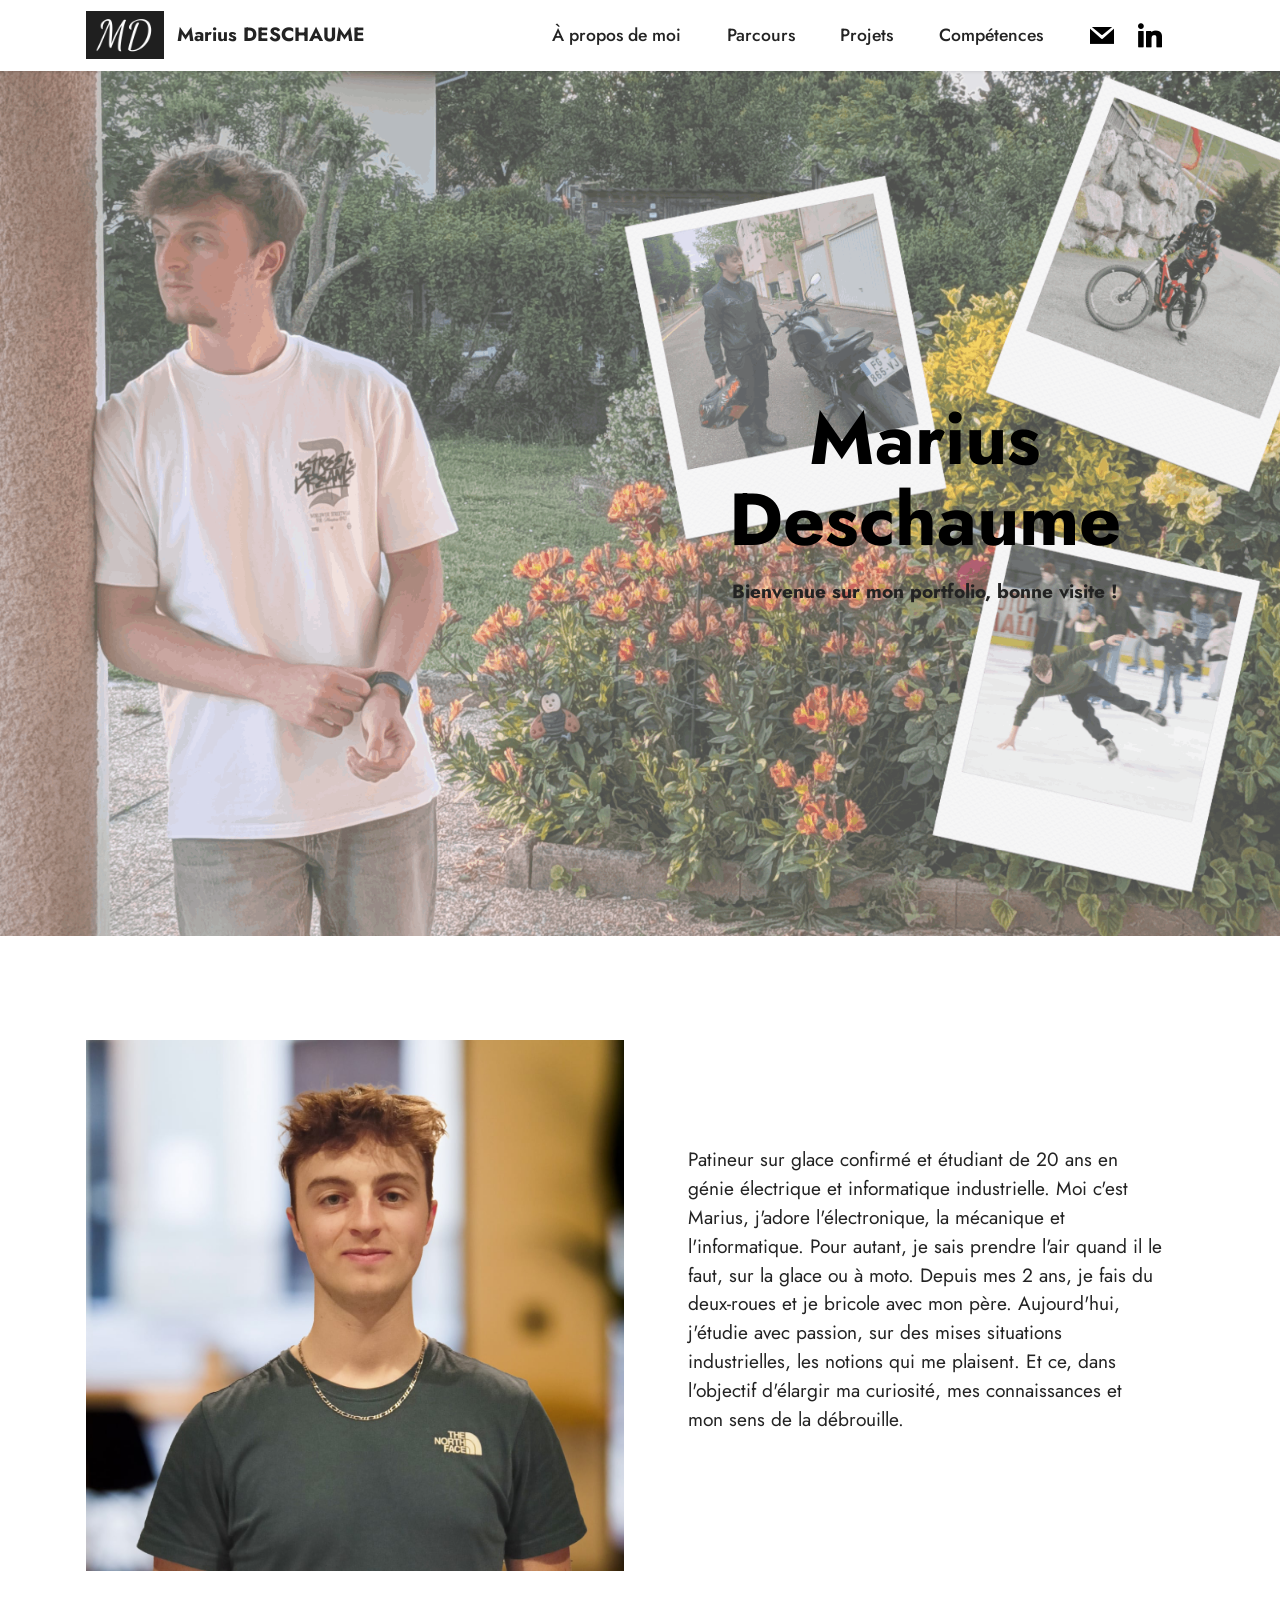
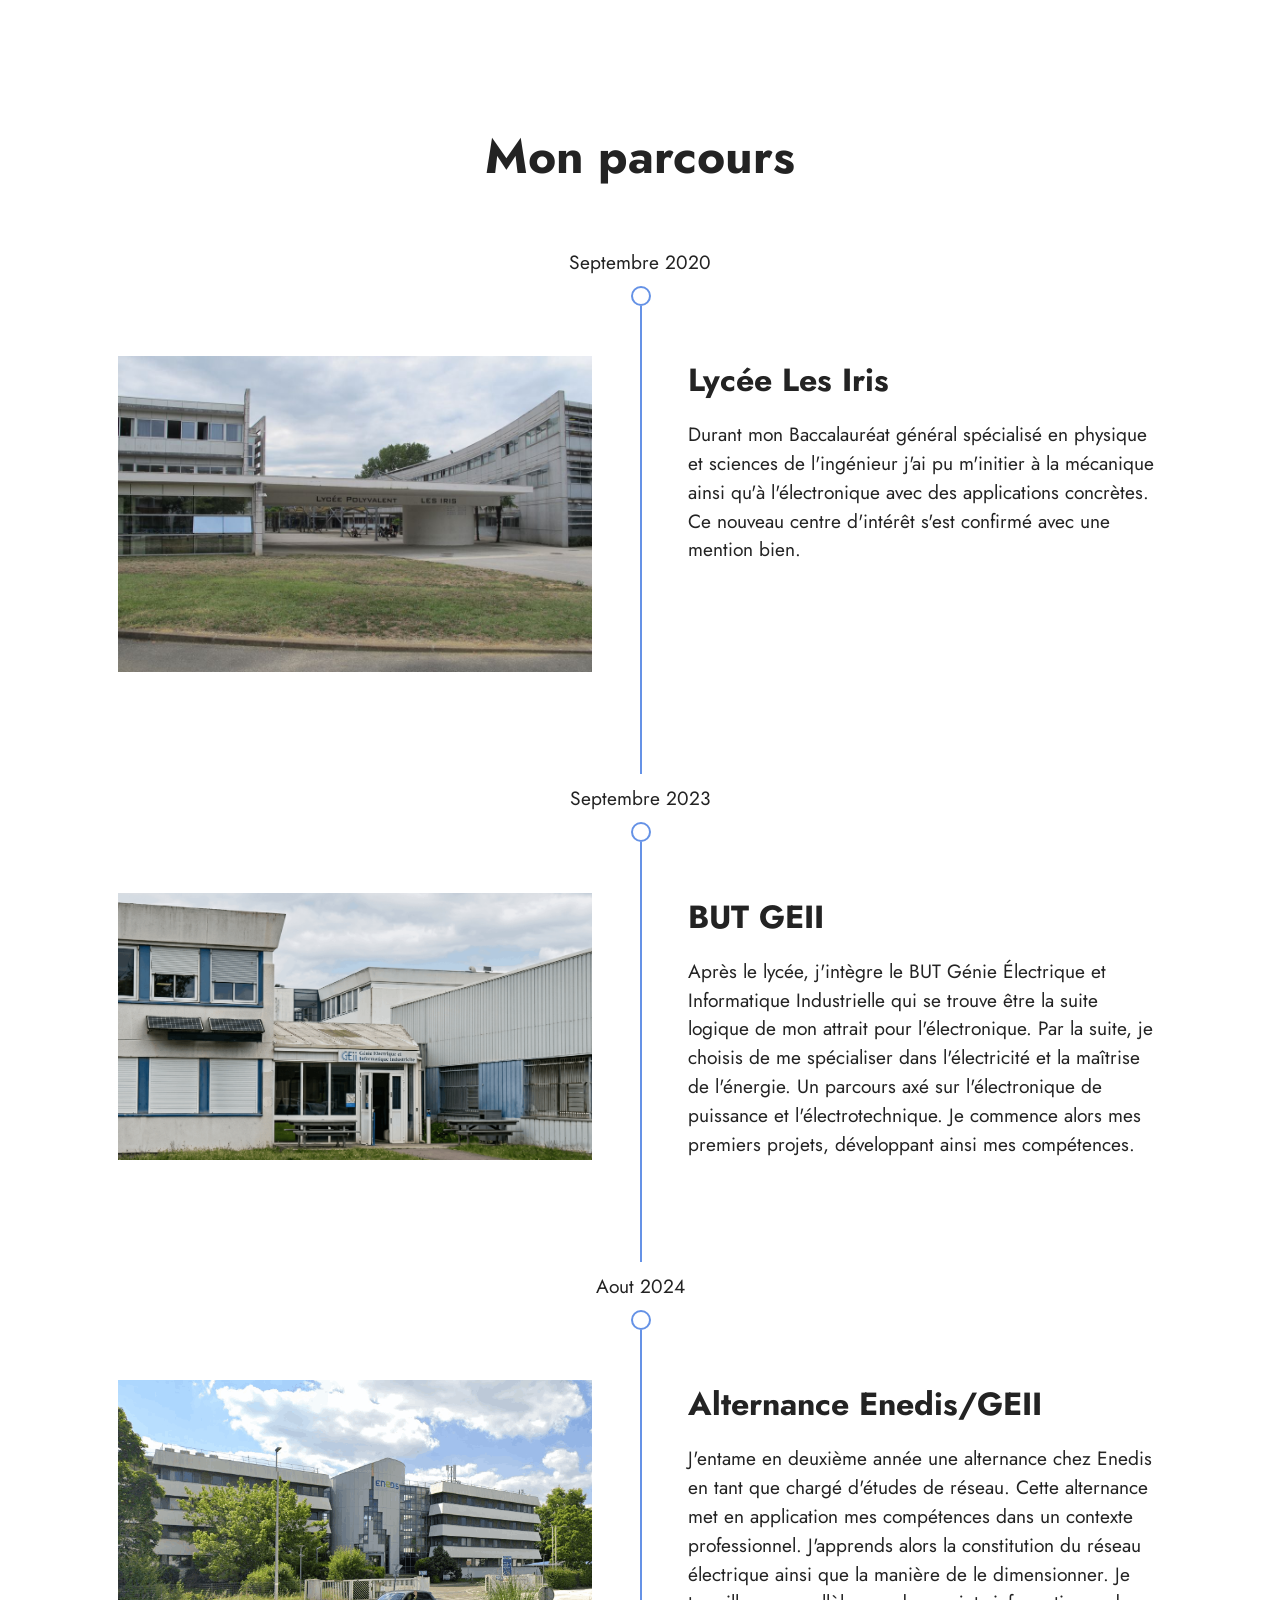
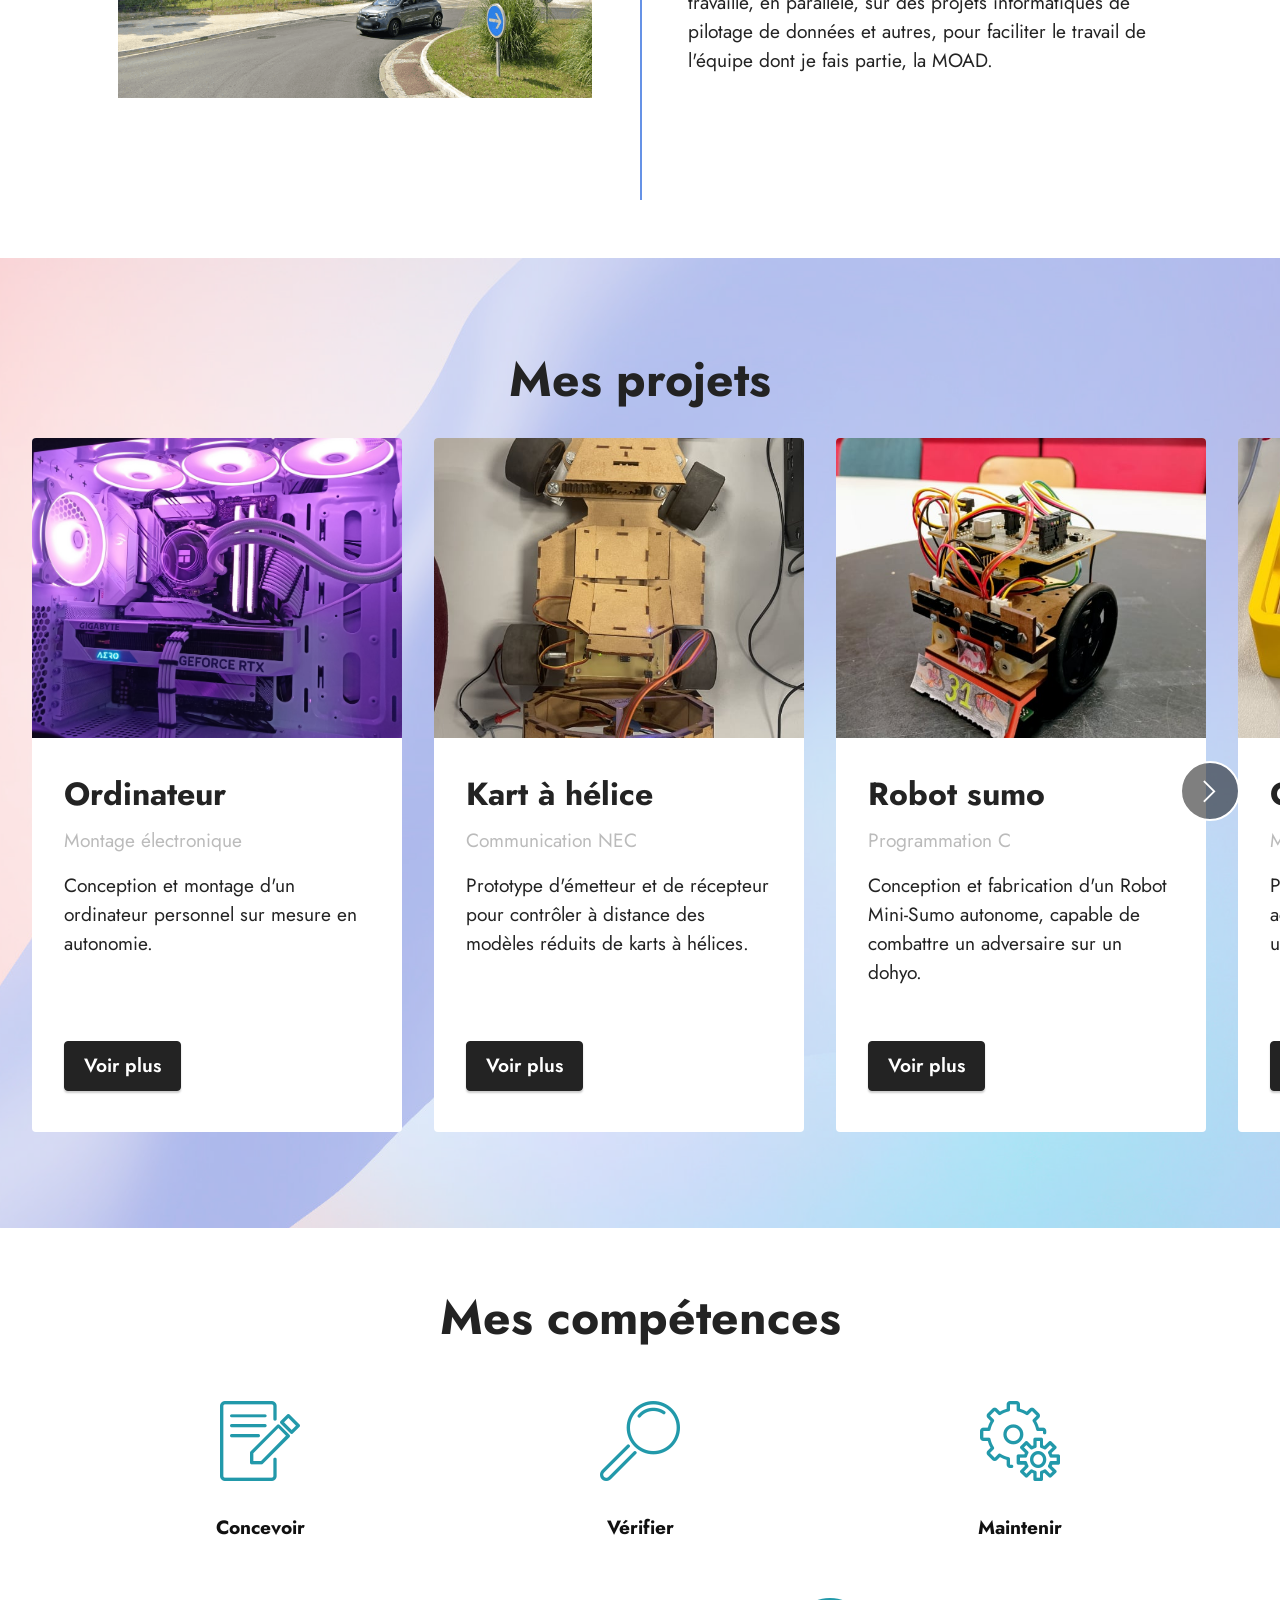
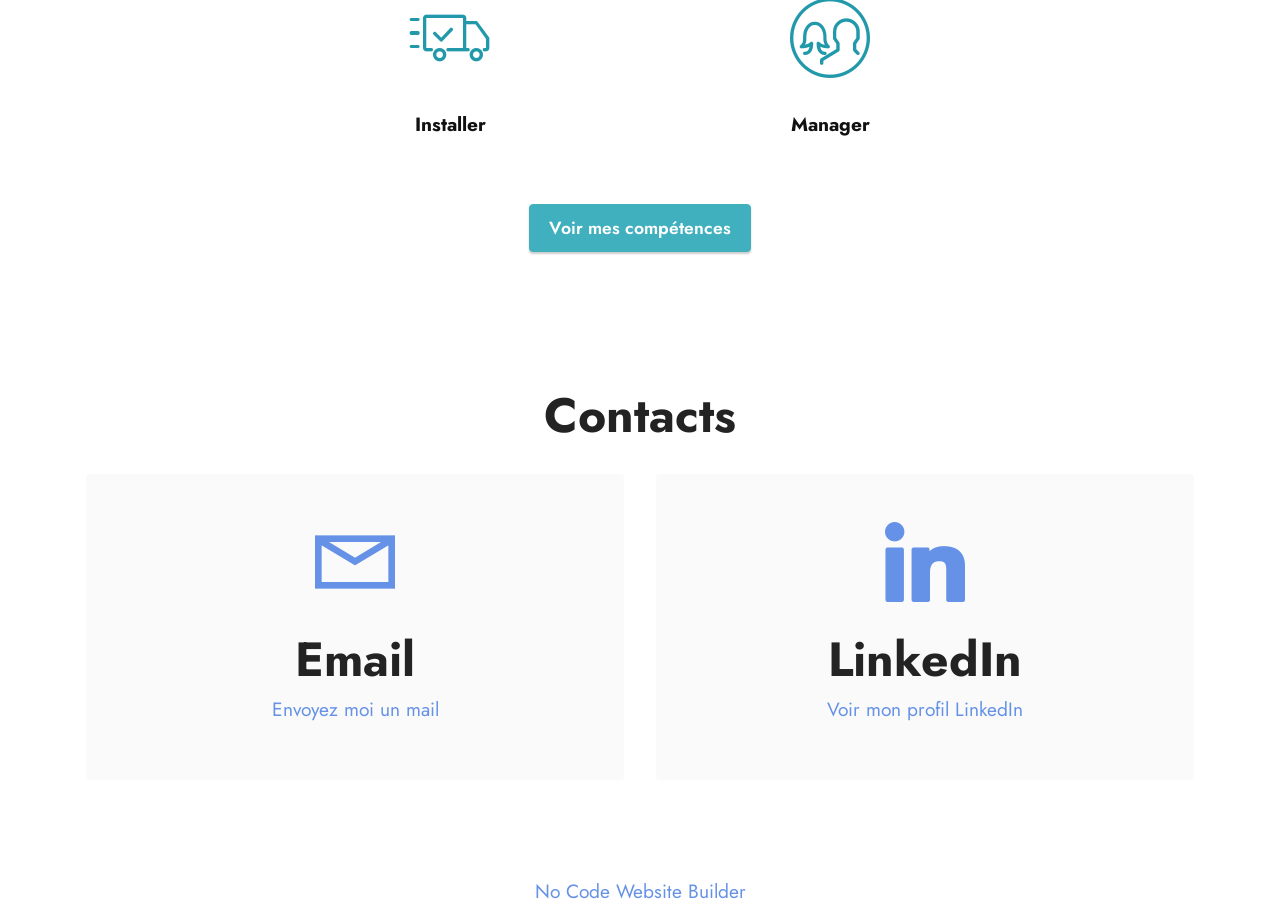
==== commit 8760ec5b: "Portfolio" ====
--- a/index.html
+++ b/index.html
@@ -20,7 +20,7 @@
   <link rel="stylesheet" href="assets/theme/css/style.css">
   <link rel="preload" href="https://fonts.googleapis.com/css?family=Jost:100,200,300,400,500,600,700,800,900,100i,200i,300i,400i,500i,600i,700i,800i,900i&display=swap" as="style" onload="this.onload=null;this.rel='stylesheet'">
   <noscript><link rel="stylesheet" href="https://fonts.googleapis.com/css?family=Jost:100,200,300,400,500,600,700,800,900,100i,200i,300i,400i,500i,600i,700i,800i,900i&display=swap"></noscript>
-  <link rel="preload" as="style" href="assets/mobirise/css/mbr-additional.css?v=DJAjtA"><link rel="stylesheet" href="assets/mobirise/css/mbr-additional.css?v=DJAjtA" type="text/css">
+  <link rel="preload" as="style" href="assets/mobirise/css/mbr-additional.css?v=fMJkEk"><link rel="stylesheet" href="assets/mobirise/css/mbr-additional.css?v=fMJkEk" type="text/css">
 
   
   
@@ -52,7 +52,7 @@
                 <ul class="navbar-nav nav-dropdown nav-right" data-app-modern-menu="true"><li class="nav-item"><a class="nav-link link text-black text-primary display-4" href="index.html#testimonials1-6">À propos de moi</a></li>
                     <li class="nav-item"><a class="nav-link link text-black text-primary display-4" href="index.html#timeline3-19">Parcours</a></li>
                     <li class="nav-item"><a class="nav-link link text-black text-primary display-4" href="index.html#slider5-d">Projets</a>
-                    </li></ul>
+                    </li><li class="nav-item"><a class="nav-link link text-black text-primary display-4" href="index.html#features14-2p">Compétences</a></li></ul>
                 <div class="icons-menu">
                     <a class="iconfont-wrapper" href="mailto:ma.deschaume@gmail.com">
                         <span class="p-2 mbr-iconfont socicon-mail socicon"></span>
@@ -334,7 +334,7 @@
             </div><div class="item features-without-image mb-5 col-12 col-md-4">
                 <div class="item-wrapper">
                     <div class="card-box align-center">
-                        <span class="mbr-iconfont mbri-setting"></span>
+                        <a href="CPT.html#content4-3b"><span class="mbr-iconfont mbri-setting"></span></a>
                         <h4 class="card-title align-center mbr-black mbr-fonts-style display-7">
                             <strong>Maintenir</strong></h4>
                     </div>
@@ -343,7 +343,7 @@
             <div class="item features-without-image mb-5 col-12 col-md-4">
                 <div class="item-wrapper">
                     <div class="card-box align-center">
-                        <span class="mbr-iconfont mbri-delivery"></span>
+                        <a href="CPT.html#content4-3d"><span class="mbr-iconfont mbri-delivery"></span></a>
                         <h4 class="card-title align-center mbr-black mbr-fonts-style display-7">
                             <strong>Installer</strong></h4>
                     </div>
@@ -417,7 +417,7 @@
             </div>
         </div>
     </div>
-</section><section class="display-7" style="padding: 0;align-items: center;justify-content: center;flex-wrap: wrap;    align-content: center;display: flex;position: relative;height: 4rem;"><a href="https://mobiri.se/" style="flex: 1 1;height: 4rem;position: absolute;width: 100%;z-index: 1;"><img alt="" style="height: 4rem;" src="[data-uri]"></a><p style="margin: 0;text-align: center;" class="display-7">&#8204;</p><a style="z-index:1" href="https://mobirise.com/builder/ai-website-generator.html">AI Website Generator</a></section><script src="assets/bootstrap/js/bootstrap.bundle.min.js"></script>  <script src="assets/parallax/jarallax.js"></script>  <script src="assets/smoothscroll/smooth-scroll.js"></script>  <script src="assets/ytplayer/index.js"></script>  <script src="assets/dropdown/js/navbar-dropdown.js"></script>  <script src="assets/embla/embla.min.js"></script>  <script src="assets/embla/script.js"></script>  <script src="assets/theme/js/script.js"></script>  
+</section><section class="display-7" style="padding: 0;align-items: center;justify-content: center;flex-wrap: wrap;    align-content: center;display: flex;position: relative;height: 4rem;"><a href="https://mobiri.se/" style="flex: 1 1;height: 4rem;position: absolute;width: 100%;z-index: 1;"><img alt="" style="height: 4rem;" src="[data-uri]"></a><p style="margin: 0;text-align: center;" class="display-7">&#8204;</p><a style="z-index:1" href="https://mobirise.com/builder/no-code-website-builder.html">No Code Website Builder</a></section><script src="assets/bootstrap/js/bootstrap.bundle.min.js"></script>  <script src="assets/parallax/jarallax.js"></script>  <script src="assets/smoothscroll/smooth-scroll.js"></script>  <script src="assets/ytplayer/index.js"></script>  <script src="assets/dropdown/js/navbar-dropdown.js"></script>  <script src="assets/embla/embla.min.js"></script>  <script src="assets/embla/script.js"></script>  <script src="assets/theme/js/script.js"></script>  
   
   
 </body>
--- a/assets/mobirise/css/mbr-additional.css
+++ b/assets/mobirise/css/mbr-additional.css
@@ -2319,6 +2319,41 @@
 .cid-vk5YpVqkc4 H6 {
   text-align: center;
 }
+.cid-vl2YUOMGgH {
+  padding-top: 6rem;
+  padding-bottom: 6rem;
+  background-color: #ffffff;
+}
+.cid-vl2YUOMGgH .mbr-fallback-image.disabled {
+  display: none;
+}
+.cid-vl2YUOMGgH .mbr-fallback-image {
+  display: block;
+  background-size: cover;
+  background-position: center center;
+  width: 100%;
+  height: 100%;
+  position: absolute;
+  top: 0;
+}
+.cid-vl2YUOMGgH .item-wrapper {
+  display: flex;
+  margin-bottom: 2rem;
+  border-radius: 0 !important;
+}
+@media (max-width: 767px) {
+  .cid-vl2YUOMGgH .item-wrapper {
+    margin-bottom: 1rem;
+  }
+}
+.cid-vl2YUOMGgH .mbr-iconfont {
+  font-size: 3rem;
+  color: #2299aa;
+  padding-right: 2rem;
+}
+.cid-vl2YUOMGgH .content-head {
+  max-width: 800px;
+}
 .cid-vkbPjCXZgX {
   padding-top: 0rem;
   padding-bottom: 5rem;
@@ -3191,6 +3226,41 @@
 .cid-vjItQI2u60 H6 {
   text-align: center;
 }
+.cid-vl2YYSfbG8 {
+  padding-top: 6rem;
+  padding-bottom: 6rem;
+  background-color: #ffffff;
+}
+.cid-vl2YYSfbG8 .mbr-fallback-image.disabled {
+  display: none;
+}
+.cid-vl2YYSfbG8 .mbr-fallback-image {
+  display: block;
+  background-size: cover;
+  background-position: center center;
+  width: 100%;
+  height: 100%;
+  position: absolute;
+  top: 0;
+}
+.cid-vl2YYSfbG8 .item-wrapper {
+  display: flex;
+  margin-bottom: 2rem;
+  border-radius: 0 !important;
+}
+@media (max-width: 767px) {
+  .cid-vl2YYSfbG8 .item-wrapper {
+    margin-bottom: 1rem;
+  }
+}
+.cid-vl2YYSfbG8 .mbr-iconfont {
+  font-size: 3rem;
+  color: #2299aa;
+  padding-right: 2rem;
+}
+.cid-vl2YYSfbG8 .content-head {
+  max-width: 800px;
+}
 .cid-vkbMnrnsMI {
   padding-top: 0rem;
   padding-bottom: 5rem;
@@ -4005,6 +4075,41 @@
 .cid-vkLjSF0H1Y H6 {
   text-align: center;
 }
+.cid-vl2YL083sT {
+  padding-top: 6rem;
+  padding-bottom: 6rem;
+  background-color: #ffffff;
+}
+.cid-vl2YL083sT .mbr-fallback-image.disabled {
+  display: none;
+}
+.cid-vl2YL083sT .mbr-fallback-image {
+  display: block;
+  background-size: cover;
+  background-position: center center;
+  width: 100%;
+  height: 100%;
+  position: absolute;
+  top: 0;
+}
+.cid-vl2YL083sT .item-wrapper {
+  display: flex;
+  margin-bottom: 2rem;
+  border-radius: 0 !important;
+}
+@media (max-width: 767px) {
+  .cid-vl2YL083sT .item-wrapper {
+    margin-bottom: 1rem;
+  }
+}
+.cid-vl2YL083sT .mbr-iconfont {
+  font-size: 3rem;
+  color: #2299aa;
+  padding-right: 2rem;
+}
+.cid-vl2YL083sT .content-head {
+  max-width: 800px;
+}
 .cid-vkLjSFlXsG {
   padding-top: 0rem;
   padding-bottom: 5rem;
@@ -4877,6 +4982,41 @@
 .cid-vkKh07rp8Z H6 {
   text-align: center;
 }
+.cid-vl2Z6n9UjO {
+  padding-top: 6rem;
+  padding-bottom: 6rem;
+  background-color: #ffffff;
+}
+.cid-vl2Z6n9UjO .mbr-fallback-image.disabled {
+  display: none;
+}
+.cid-vl2Z6n9UjO .mbr-fallback-image {
+  display: block;
+  background-size: cover;
+  background-position: center center;
+  width: 100%;
+  height: 100%;
+  position: absolute;
+  top: 0;
+}
+.cid-vl2Z6n9UjO .item-wrapper {
+  display: flex;
+  margin-bottom: 2rem;
+  border-radius: 0 !important;
+}
+@media (max-width: 767px) {
+  .cid-vl2Z6n9UjO .item-wrapper {
+    margin-bottom: 1rem;
+  }
+}
+.cid-vl2Z6n9UjO .mbr-iconfont {
+  font-size: 3rem;
+  color: #2299aa;
+  padding-right: 2rem;
+}
+.cid-vl2Z6n9UjO .content-head {
+  max-width: 800px;
+}
 .cid-vkKh07UDda {
   padding-top: 0rem;
   padding-bottom: 5rem;
@@ -5749,6 +5889,41 @@
 .cid-vkgU8Kogz4 H6 {
   text-align: center;
 }
+.cid-vl2Zb0RRFR {
+  padding-top: 6rem;
+  padding-bottom: 6rem;
+  background-color: #ffffff;
+}
+.cid-vl2Zb0RRFR .mbr-fallback-image.disabled {
+  display: none;
+}
+.cid-vl2Zb0RRFR .mbr-fallback-image {
+  display: block;
+  background-size: cover;
+  background-position: center center;
+  width: 100%;
+  height: 100%;
+  position: absolute;
+  top: 0;
+}
+.cid-vl2Zb0RRFR .item-wrapper {
+  display: flex;
+  margin-bottom: 2rem;
+  border-radius: 0 !important;
+}
+@media (max-width: 767px) {
+  .cid-vl2Zb0RRFR .item-wrapper {
+    margin-bottom: 1rem;
+  }
+}
+.cid-vl2Zb0RRFR .mbr-iconfont {
+  font-size: 3rem;
+  color: #2299aa;
+  padding-right: 2rem;
+}
+.cid-vl2Zb0RRFR .content-head {
+  max-width: 800px;
+}
 .cid-vkgU8KQdmy {
   padding-top: 0rem;
   padding-bottom: 5rem;
@@ -5758,62 +5933,6 @@
   justify-content: space-between;
   display: flex;
   flex-wrap: wrap;
-}
-.cid-vkWQfUtTZX {
-  background-image: url("../../../assets/images/mbr-1-1920x1280.jpg");
-}
-.cid-vkWQfUtTZX .mbr-fallback-image.disabled {
-  display: none;
-}
-.cid-vkWQfUtTZX .mbr-fallback-image {
-  display: block;
-  background-size: cover;
-  background-position: center center;
-  width: 100%;
-  height: 100%;
-  position: absolute;
-  top: 0;
-}
-.cid-vkWQfUtTZX .icons-media-container {
-  display: flex;
-  -webkit-justify-content: center;
-  justify-content: center;
-  -webkit-flex-direction: row;
-  flex-direction: row;
-  -webkit-flex-wrap: wrap;
-  flex-wrap: wrap;
-  padding-top: 4rem;
-}
-.cid-vkWQfUtTZX .icons-media-container .mbr-iconfont {
-  font-size: 96px;
-  color: #ffffff;
-}
-.cid-vkWQfUtTZX .icons-media-container .icon-block {
-  padding-bottom: 1rem;
-}
-.cid-vkWQfUtTZX .mbr-text {
-  color: #ffffff;
-}
-.cid-vkWQfUtTZX .card {
-  padding-bottom: 1.5rem;
-}
-.cid-vkWQfUtTZX .item-wrapper {
-  min-height: 220px;
-  transition: all 0.3s;
-  border-radius: 4px;
-  padding: 1rem;
-  display: flex;
-  justify-content: center;
-  align-items: center;
-}
-.cid-vkWQfUtTZX .item-wrapper .mbr-iconfont {
-  display: block;
-  font-size: 4rem;
-  color: #ffffff;
-  margin-bottom: 2rem;
-}
-.cid-vkWQfUtTZX .item-wrapper .card-title {
-  color: #ffffff;
 }
 .cid-vi6H26HXy5 {
   z-index: 1000;
@@ -6189,6 +6308,62 @@
     left: -1rem;
   }
 }
+.cid-vkWQfUtTZX {
+  background-image: url("../../../assets/images/mbr-1-1920x1280.jpg");
+}
+.cid-vkWQfUtTZX .mbr-fallback-image.disabled {
+  display: none;
+}
+.cid-vkWQfUtTZX .mbr-fallback-image {
+  display: block;
+  background-size: cover;
+  background-position: center center;
+  width: 100%;
+  height: 100%;
+  position: absolute;
+  top: 0;
+}
+.cid-vkWQfUtTZX .icons-media-container {
+  display: flex;
+  -webkit-justify-content: center;
+  justify-content: center;
+  -webkit-flex-direction: row;
+  flex-direction: row;
+  -webkit-flex-wrap: wrap;
+  flex-wrap: wrap;
+  padding-top: 4rem;
+}
+.cid-vkWQfUtTZX .icons-media-container .mbr-iconfont {
+  font-size: 96px;
+  color: #ffffff;
+}
+.cid-vkWQfUtTZX .icons-media-container .icon-block {
+  padding-bottom: 1rem;
+}
+.cid-vkWQfUtTZX .mbr-text {
+  color: #ffffff;
+}
+.cid-vkWQfUtTZX .card {
+  padding-bottom: 1.5rem;
+}
+.cid-vkWQfUtTZX .item-wrapper {
+  min-height: 220px;
+  transition: all 0.3s;
+  border-radius: 4px;
+  padding: 1rem;
+  display: flex;
+  justify-content: center;
+  align-items: center;
+}
+.cid-vkWQfUtTZX .item-wrapper .mbr-iconfont {
+  display: block;
+  font-size: 4rem;
+  color: #ffffff;
+  margin-bottom: 2rem;
+}
+.cid-vkWQfUtTZX .item-wrapper .card-title {
+  color: #ffffff;
+}
 .cid-vkWSwn16uz {
   padding-top: 5rem;
   padding-bottom: 0rem;
@@ -6420,15 +6595,15 @@
 .cid-vkXflEkog1 .mbr-section-subtitle {
   text-align: justify;
 }
-.cid-vkVxazgDsd {
-  padding-top: 4rem;
-  padding-bottom: 4rem;
+.cid-vl1bSBx30z {
+  padding-top: 0rem;
+  padding-bottom: 3rem;
   background-color: #ffffff;
 }
-.cid-vkVxazgDsd .mbr-fallback-image.disabled {
+.cid-vl1bSBx30z .mbr-fallback-image.disabled {
   display: none;
 }
-.cid-vkVxazgDsd .mbr-fallback-image {
+.cid-vl1bSBx30z .mbr-fallback-image {
   display: block;
   background-size: cover;
   background-position: center center;
@@ -6437,41 +6612,28 @@
   position: absolute;
   top: 0;
 }
-.cid-vkVxazgDsd .card-box {
-  z-index: 10;
-  position: relative;
-}
-@media (min-width: 1500px) {
-  .cid-vkVxazgDsd .container {
-    max-width: 1400px;
-  }
-}
-.cid-vkVxazgDsd .card {
-  margin: auto;
-}
-.cid-vkVxazgDsd .mbr-iconfont {
-  display: block;
-  font-size: 5rem;
-  color: #2299aa;
-  margin-bottom: 2rem;
-}
-.cid-vkVxazgDsd .item-wrapper {
-  display: flex;
-  justify-content: center;
-  align-items: center;
-}
-.cid-vkVxazgDsd .row {
-  justify-content: center;
-}
-.cid-vkVmOqhAcx {
-  padding-top: 6rem;
-  padding-bottom: 6rem;
+@media (max-width: 991px) {
+  .cid-vl1bSBx30z .image-wrapper {
+    margin-bottom: 1rem;
+  }
+}
+.cid-vl1bSBx30z img {
+  width: 100%;
+}
+@media (min-width: 992px) {
+  .cid-vl1bSBx30z .text-wrapper {
+    padding: 2rem;
+  }
+}
+.cid-vl1dCbR1sY {
+  padding-top: 5rem;
+  padding-bottom: 0rem;
   background-color: #ffffff;
 }
-.cid-vkVmOqhAcx .mbr-fallback-image.disabled {
+.cid-vl1dCbR1sY .mbr-fallback-image.disabled {
   display: none;
 }
-.cid-vkVmOqhAcx .mbr-fallback-image {
+.cid-vl1dCbR1sY .mbr-fallback-image {
   display: block;
   background-size: cover;
   background-position: center center;
@@ -6480,21 +6642,119 @@
   position: absolute;
   top: 0;
 }
-.cid-vkVmOqhAcx .item-wrapper {
-  display: flex;
-  margin-bottom: 2rem;
-  border-radius: 0 !important;
-}
-@media (max-width: 767px) {
-  .cid-vkVmOqhAcx .item-wrapper {
+.cid-vl1dCbR1sY .mbr-section-subtitle {
+  text-align: justify;
+}
+.cid-vl1f4SmyZf {
+  padding-top: 5rem;
+  padding-bottom: 0rem;
+  background-color: #ffffff;
+}
+.cid-vl1f4SmyZf .mbr-fallback-image.disabled {
+  display: none;
+}
+.cid-vl1f4SmyZf .mbr-fallback-image {
+  display: block;
+  background-size: cover;
+  background-position: center center;
+  width: 100%;
+  height: 100%;
+  position: absolute;
+  top: 0;
+}
+.cid-vl1f4SmyZf .mbr-section-subtitle {
+  text-align: justify;
+}
+.cid-vl2TfxD0bg {
+  padding-top: 0rem;
+  padding-bottom: 3rem;
+  background-color: #ffffff;
+}
+.cid-vl2TfxD0bg .mbr-fallback-image.disabled {
+  display: none;
+}
+.cid-vl2TfxD0bg .mbr-fallback-image {
+  display: block;
+  background-size: cover;
+  background-position: center center;
+  width: 100%;
+  height: 100%;
+  position: absolute;
+  top: 0;
+}
+@media (max-width: 991px) {
+  .cid-vl2TfxD0bg .image-wrapper {
     margin-bottom: 1rem;
   }
 }
-.cid-vkVmOqhAcx .mbr-iconfont {
-  font-size: 3rem;
-  color: #2299aa;
-  padding-right: 2rem;
-}
-.cid-vkVmOqhAcx .content-head {
-  max-width: 800px;
-}
+.cid-vl2TfxD0bg .row {
+  flex-direction: row-reverse;
+}
+.cid-vl2TfxD0bg img {
+  width: 100%;
+}
+@media (min-width: 992px) {
+  .cid-vl2TfxD0bg .text-wrapper {
+    padding: 2rem;
+  }
+}
+.cid-vl1eB5zckm {
+  padding-top: 0rem;
+  padding-bottom: 0rem;
+  background-color: #ffffff;
+}
+.cid-vl1eB5zckm .mbr-fallback-image.disabled {
+  display: none;
+}
+.cid-vl1eB5zckm .mbr-fallback-image {
+  display: block;
+  background-size: cover;
+  background-position: center center;
+  width: 100%;
+  height: 100%;
+  position: absolute;
+  top: 0;
+}
+.cid-vl1eB5zckm .mbr-section-subtitle {
+  text-align: justify;
+}
+.cid-vl2VAzwDt6 {
+  padding-top: 0rem;
+  padding-bottom: 3rem;
+  background-color: #ffffff;
+}
+.cid-vl2VAzwDt6 .mbr-fallback-image.disabled {
+  display: none;
+}
+.cid-vl2VAzwDt6 .mbr-fallback-image {
+  display: block;
+  background-size: cover;
+  background-position: center center;
+  width: 100%;
+  height: 100%;
+  position: absolute;
+  top: 0;
+}
+@media (max-width: 991px) {
+  .cid-vl2VAzwDt6 .image-wrapper {
+    margin-bottom: 1rem;
+  }
+}
+.cid-vl2VAzwDt6 img {
+  width: 100%;
+}
+@media (min-width: 992px) {
+  .cid-vl2VAzwDt6 .text-wrapper {
+    padding: 2rem;
+  }
+}
+.cid-vl2XarheRm {
+  padding-top: 3rem;
+  padding-bottom: 5rem;
+  background-color: #ffffff;
+}
+.cid-vl2XarheRm .mbr-section-btn {
+  justify-content: space-between;
+  display: flex;
+  flex-wrap: wrap;
+}
--- a/assets/mobirise/css/mbr-additional.css
+++ b/assets/mobirise/css/mbr-additional.css
@@ -2319,6 +2319,41 @@
 .cid-vk5YpVqkc4 H6 {
   text-align: center;
 }
+.cid-vl2YUOMGgH {
+  padding-top: 6rem;
+  padding-bottom: 6rem;
+  background-color: #ffffff;
+}
+.cid-vl2YUOMGgH .mbr-fallback-image.disabled {
+  display: none;
+}
+.cid-vl2YUOMGgH .mbr-fallback-image {
+  display: block;
+  background-size: cover;
+  background-position: center center;
+  width: 100%;
+  height: 100%;
+  position: absolute;
+  top: 0;
+}
+.cid-vl2YUOMGgH .item-wrapper {
+  display: flex;
+  margin-bottom: 2rem;
+  border-radius: 0 !important;
+}
+@media (max-width: 767px) {
+  .cid-vl2YUOMGgH .item-wrapper {
+    margin-bottom: 1rem;
+  }
+}
+.cid-vl2YUOMGgH .mbr-iconfont {
+  font-size: 3rem;
+  color: #2299aa;
+  padding-right: 2rem;
+}
+.cid-vl2YUOMGgH .content-head {
+  max-width: 800px;
+}
 .cid-vkbPjCXZgX {
   padding-top: 0rem;
   padding-bottom: 5rem;
@@ -3191,6 +3226,41 @@
 .cid-vjItQI2u60 H6 {
   text-align: center;
 }
+.cid-vl2YYSfbG8 {
+  padding-top: 6rem;
+  padding-bottom: 6rem;
+  background-color: #ffffff;
+}
+.cid-vl2YYSfbG8 .mbr-fallback-image.disabled {
+  display: none;
+}
+.cid-vl2YYSfbG8 .mbr-fallback-image {
+  display: block;
+  background-size: cover;
+  background-position: center center;
+  width: 100%;
+  height: 100%;
+  position: absolute;
+  top: 0;
+}
+.cid-vl2YYSfbG8 .item-wrapper {
+  display: flex;
+  margin-bottom: 2rem;
+  border-radius: 0 !important;
+}
+@media (max-width: 767px) {
+  .cid-vl2YYSfbG8 .item-wrapper {
+    margin-bottom: 1rem;
+  }
+}
+.cid-vl2YYSfbG8 .mbr-iconfont {
+  font-size: 3rem;
+  color: #2299aa;
+  padding-right: 2rem;
+}
+.cid-vl2YYSfbG8 .content-head {
+  max-width: 800px;
+}
 .cid-vkbMnrnsMI {
   padding-top: 0rem;
   padding-bottom: 5rem;
@@ -4005,6 +4075,41 @@
 .cid-vkLjSF0H1Y H6 {
   text-align: center;
 }
+.cid-vl2YL083sT {
+  padding-top: 6rem;
+  padding-bottom: 6rem;
+  background-color: #ffffff;
+}
+.cid-vl2YL083sT .mbr-fallback-image.disabled {
+  display: none;
+}
+.cid-vl2YL083sT .mbr-fallback-image {
+  display: block;
+  background-size: cover;
+  background-position: center center;
+  width: 100%;
+  height: 100%;
+  position: absolute;
+  top: 0;
+}
+.cid-vl2YL083sT .item-wrapper {
+  display: flex;
+  margin-bottom: 2rem;
+  border-radius: 0 !important;
+}
+@media (max-width: 767px) {
+  .cid-vl2YL083sT .item-wrapper {
+    margin-bottom: 1rem;
+  }
+}
+.cid-vl2YL083sT .mbr-iconfont {
+  font-size: 3rem;
+  color: #2299aa;
+  padding-right: 2rem;
+}
+.cid-vl2YL083sT .content-head {
+  max-width: 800px;
+}
 .cid-vkLjSFlXsG {
   padding-top: 0rem;
   padding-bottom: 5rem;
@@ -4877,6 +4982,41 @@
 .cid-vkKh07rp8Z H6 {
   text-align: center;
 }
+.cid-vl2Z6n9UjO {
+  padding-top: 6rem;
+  padding-bottom: 6rem;
+  background-color: #ffffff;
+}
+.cid-vl2Z6n9UjO .mbr-fallback-image.disabled {
+  display: none;
+}
+.cid-vl2Z6n9UjO .mbr-fallback-image {
+  display: block;
+  background-size: cover;
+  background-position: center center;
+  width: 100%;
+  height: 100%;
+  position: absolute;
+  top: 0;
+}
+.cid-vl2Z6n9UjO .item-wrapper {
+  display: flex;
+  margin-bottom: 2rem;
+  border-radius: 0 !important;
+}
+@media (max-width: 767px) {
+  .cid-vl2Z6n9UjO .item-wrapper {
+    margin-bottom: 1rem;
+  }
+}
+.cid-vl2Z6n9UjO .mbr-iconfont {
+  font-size: 3rem;
+  color: #2299aa;
+  padding-right: 2rem;
+}
+.cid-vl2Z6n9UjO .content-head {
+  max-width: 800px;
+}
 .cid-vkKh07UDda {
   padding-top: 0rem;
   padding-bottom: 5rem;
@@ -5749,6 +5889,41 @@
 .cid-vkgU8Kogz4 H6 {
   text-align: center;
 }
+.cid-vl2Zb0RRFR {
+  padding-top: 6rem;
+  padding-bottom: 6rem;
+  background-color: #ffffff;
+}
+.cid-vl2Zb0RRFR .mbr-fallback-image.disabled {
+  display: none;
+}
+.cid-vl2Zb0RRFR .mbr-fallback-image {
+  display: block;
+  background-size: cover;
+  background-position: center center;
+  width: 100%;
+  height: 100%;
+  position: absolute;
+  top: 0;
+}
+.cid-vl2Zb0RRFR .item-wrapper {
+  display: flex;
+  margin-bottom: 2rem;
+  border-radius: 0 !important;
+}
+@media (max-width: 767px) {
+  .cid-vl2Zb0RRFR .item-wrapper {
+    margin-bottom: 1rem;
+  }
+}
+.cid-vl2Zb0RRFR .mbr-iconfont {
+  font-size: 3rem;
+  color: #2299aa;
+  padding-right: 2rem;
+}
+.cid-vl2Zb0RRFR .content-head {
+  max-width: 800px;
+}
 .cid-vkgU8KQdmy {
   padding-top: 0rem;
   padding-bottom: 5rem;
@@ -5758,62 +5933,6 @@
   justify-content: space-between;
   display: flex;
   flex-wrap: wrap;
-}
-.cid-vkWQfUtTZX {
-  background-image: url("../../../assets/images/mbr-1-1920x1280.jpg");
-}
-.cid-vkWQfUtTZX .mbr-fallback-image.disabled {
-  display: none;
-}
-.cid-vkWQfUtTZX .mbr-fallback-image {
-  display: block;
-  background-size: cover;
-  background-position: center center;
-  width: 100%;
-  height: 100%;
-  position: absolute;
-  top: 0;
-}
-.cid-vkWQfUtTZX .icons-media-container {
-  display: flex;
-  -webkit-justify-content: center;
-  justify-content: center;
-  -webkit-flex-direction: row;
-  flex-direction: row;
-  -webkit-flex-wrap: wrap;
-  flex-wrap: wrap;
-  padding-top: 4rem;
-}
-.cid-vkWQfUtTZX .icons-media-container .mbr-iconfont {
-  font-size: 96px;
-  color: #ffffff;
-}
-.cid-vkWQfUtTZX .icons-media-container .icon-block {
-  padding-bottom: 1rem;
-}
-.cid-vkWQfUtTZX .mbr-text {
-  color: #ffffff;
-}
-.cid-vkWQfUtTZX .card {
-  padding-bottom: 1.5rem;
-}
-.cid-vkWQfUtTZX .item-wrapper {
-  min-height: 220px;
-  transition: all 0.3s;
-  border-radius: 4px;
-  padding: 1rem;
-  display: flex;
-  justify-content: center;
-  align-items: center;
-}
-.cid-vkWQfUtTZX .item-wrapper .mbr-iconfont {
-  display: block;
-  font-size: 4rem;
-  color: #ffffff;
-  margin-bottom: 2rem;
-}
-.cid-vkWQfUtTZX .item-wrapper .card-title {
-  color: #ffffff;
 }
 .cid-vi6H26HXy5 {
   z-index: 1000;
@@ -6189,6 +6308,62 @@
     left: -1rem;
   }
 }
+.cid-vkWQfUtTZX {
+  background-image: url("../../../assets/images/mbr-1-1920x1280.jpg");
+}
+.cid-vkWQfUtTZX .mbr-fallback-image.disabled {
+  display: none;
+}
+.cid-vkWQfUtTZX .mbr-fallback-image {
+  display: block;
+  background-size: cover;
+  background-position: center center;
+  width: 100%;
+  height: 100%;
+  position: absolute;
+  top: 0;
+}
+.cid-vkWQfUtTZX .icons-media-container {
+  display: flex;
+  -webkit-justify-content: center;
+  justify-content: center;
+  -webkit-flex-direction: row;
+  flex-direction: row;
+  -webkit-flex-wrap: wrap;
+  flex-wrap: wrap;
+  padding-top: 4rem;
+}
+.cid-vkWQfUtTZX .icons-media-container .mbr-iconfont {
+  font-size: 96px;
+  color: #ffffff;
+}
+.cid-vkWQfUtTZX .icons-media-container .icon-block {
+  padding-bottom: 1rem;
+}
+.cid-vkWQfUtTZX .mbr-text {
+  color: #ffffff;
+}
+.cid-vkWQfUtTZX .card {
+  padding-bottom: 1.5rem;
+}
+.cid-vkWQfUtTZX .item-wrapper {
+  min-height: 220px;
+  transition: all 0.3s;
+  border-radius: 4px;
+  padding: 1rem;
+  display: flex;
+  justify-content: center;
+  align-items: center;
+}
+.cid-vkWQfUtTZX .item-wrapper .mbr-iconfont {
+  display: block;
+  font-size: 4rem;
+  color: #ffffff;
+  margin-bottom: 2rem;
+}
+.cid-vkWQfUtTZX .item-wrapper .card-title {
+  color: #ffffff;
+}
 .cid-vkWSwn16uz {
   padding-top: 5rem;
   padding-bottom: 0rem;
@@ -6420,15 +6595,15 @@
 .cid-vkXflEkog1 .mbr-section-subtitle {
   text-align: justify;
 }
-.cid-vkVxazgDsd {
-  padding-top: 4rem;
-  padding-bottom: 4rem;
+.cid-vl1bSBx30z {
+  padding-top: 0rem;
+  padding-bottom: 3rem;
   background-color: #ffffff;
 }
-.cid-vkVxazgDsd .mbr-fallback-image.disabled {
+.cid-vl1bSBx30z .mbr-fallback-image.disabled {
   display: none;
 }
-.cid-vkVxazgDsd .mbr-fallback-image {
+.cid-vl1bSBx30z .mbr-fallback-image {
   display: block;
   background-size: cover;
   background-position: center center;
@@ -6437,41 +6612,28 @@
   position: absolute;
   top: 0;
 }
-.cid-vkVxazgDsd .card-box {
-  z-index: 10;
-  position: relative;
-}
-@media (min-width: 1500px) {
-  .cid-vkVxazgDsd .container {
-    max-width: 1400px;
-  }
-}
-.cid-vkVxazgDsd .card {
-  margin: auto;
-}
-.cid-vkVxazgDsd .mbr-iconfont {
-  display: block;
-  font-size: 5rem;
-  color: #2299aa;
-  margin-bottom: 2rem;
-}
-.cid-vkVxazgDsd .item-wrapper {
-  display: flex;
-  justify-content: center;
-  align-items: center;
-}
-.cid-vkVxazgDsd .row {
-  justify-content: center;
-}
-.cid-vkVmOqhAcx {
-  padding-top: 6rem;
-  padding-bottom: 6rem;
+@media (max-width: 991px) {
+  .cid-vl1bSBx30z .image-wrapper {
+    margin-bottom: 1rem;
+  }
+}
+.cid-vl1bSBx30z img {
+  width: 100%;
+}
+@media (min-width: 992px) {
+  .cid-vl1bSBx30z .text-wrapper {
+    padding: 2rem;
+  }
+}
+.cid-vl1dCbR1sY {
+  padding-top: 5rem;
+  padding-bottom: 0rem;
   background-color: #ffffff;
 }
-.cid-vkVmOqhAcx .mbr-fallback-image.disabled {
+.cid-vl1dCbR1sY .mbr-fallback-image.disabled {
   display: none;
 }
-.cid-vkVmOqhAcx .mbr-fallback-image {
+.cid-vl1dCbR1sY .mbr-fallback-image {
   display: block;
   background-size: cover;
   background-position: center center;
@@ -6480,21 +6642,119 @@
   position: absolute;
   top: 0;
 }
-.cid-vkVmOqhAcx .item-wrapper {
-  display: flex;
-  margin-bottom: 2rem;
-  border-radius: 0 !important;
-}
-@media (max-width: 767px) {
-  .cid-vkVmOqhAcx .item-wrapper {
+.cid-vl1dCbR1sY .mbr-section-subtitle {
+  text-align: justify;
+}
+.cid-vl1f4SmyZf {
+  padding-top: 5rem;
+  padding-bottom: 0rem;
+  background-color: #ffffff;
+}
+.cid-vl1f4SmyZf .mbr-fallback-image.disabled {
+  display: none;
+}
+.cid-vl1f4SmyZf .mbr-fallback-image {
+  display: block;
+  background-size: cover;
+  background-position: center center;
+  width: 100%;
+  height: 100%;
+  position: absolute;
+  top: 0;
+}
+.cid-vl1f4SmyZf .mbr-section-subtitle {
+  text-align: justify;
+}
+.cid-vl2TfxD0bg {
+  padding-top: 0rem;
+  padding-bottom: 3rem;
+  background-color: #ffffff;
+}
+.cid-vl2TfxD0bg .mbr-fallback-image.disabled {
+  display: none;
+}
+.cid-vl2TfxD0bg .mbr-fallback-image {
+  display: block;
+  background-size: cover;
+  background-position: center center;
+  width: 100%;
+  height: 100%;
+  position: absolute;
+  top: 0;
+}
+@media (max-width: 991px) {
+  .cid-vl2TfxD0bg .image-wrapper {
     margin-bottom: 1rem;
   }
 }
-.cid-vkVmOqhAcx .mbr-iconfont {
-  font-size: 3rem;
-  color: #2299aa;
-  padding-right: 2rem;
-}
-.cid-vkVmOqhAcx .content-head {
-  max-width: 800px;
-}
+.cid-vl2TfxD0bg .row {
+  flex-direction: row-reverse;
+}
+.cid-vl2TfxD0bg img {
+  width: 100%;
+}
+@media (min-width: 992px) {
+  .cid-vl2TfxD0bg .text-wrapper {
+    padding: 2rem;
+  }
+}
+.cid-vl1eB5zckm {
+  padding-top: 0rem;
+  padding-bottom: 0rem;
+  background-color: #ffffff;
+}
+.cid-vl1eB5zckm .mbr-fallback-image.disabled {
+  display: none;
+}
+.cid-vl1eB5zckm .mbr-fallback-image {
+  display: block;
+  background-size: cover;
+  background-position: center center;
+  width: 100%;
+  height: 100%;
+  position: absolute;
+  top: 0;
+}
+.cid-vl1eB5zckm .mbr-section-subtitle {
+  text-align: justify;
+}
+.cid-vl2VAzwDt6 {
+  padding-top: 0rem;
+  padding-bottom: 3rem;
+  background-color: #ffffff;
+}
+.cid-vl2VAzwDt6 .mbr-fallback-image.disabled {
+  display: none;
+}
+.cid-vl2VAzwDt6 .mbr-fallback-image {
+  display: block;
+  background-size: cover;
+  background-position: center center;
+  width: 100%;
+  height: 100%;
+  position: absolute;
+  top: 0;
+}
+@media (max-width: 991px) {
+  .cid-vl2VAzwDt6 .image-wrapper {
+    margin-bottom: 1rem;
+  }
+}
+.cid-vl2VAzwDt6 img {
+  width: 100%;
+}
+@media (min-width: 992px) {
+  .cid-vl2VAzwDt6 .text-wrapper {
+    padding: 2rem;
+  }
+}
+.cid-vl2XarheRm {
+  padding-top: 3rem;
+  padding-bottom: 5rem;
+  background-color: #ffffff;
+}
+.cid-vl2XarheRm .mbr-section-btn {
+  justify-content: space-between;
+  display: flex;
+  flex-wrap: wrap;
+}
